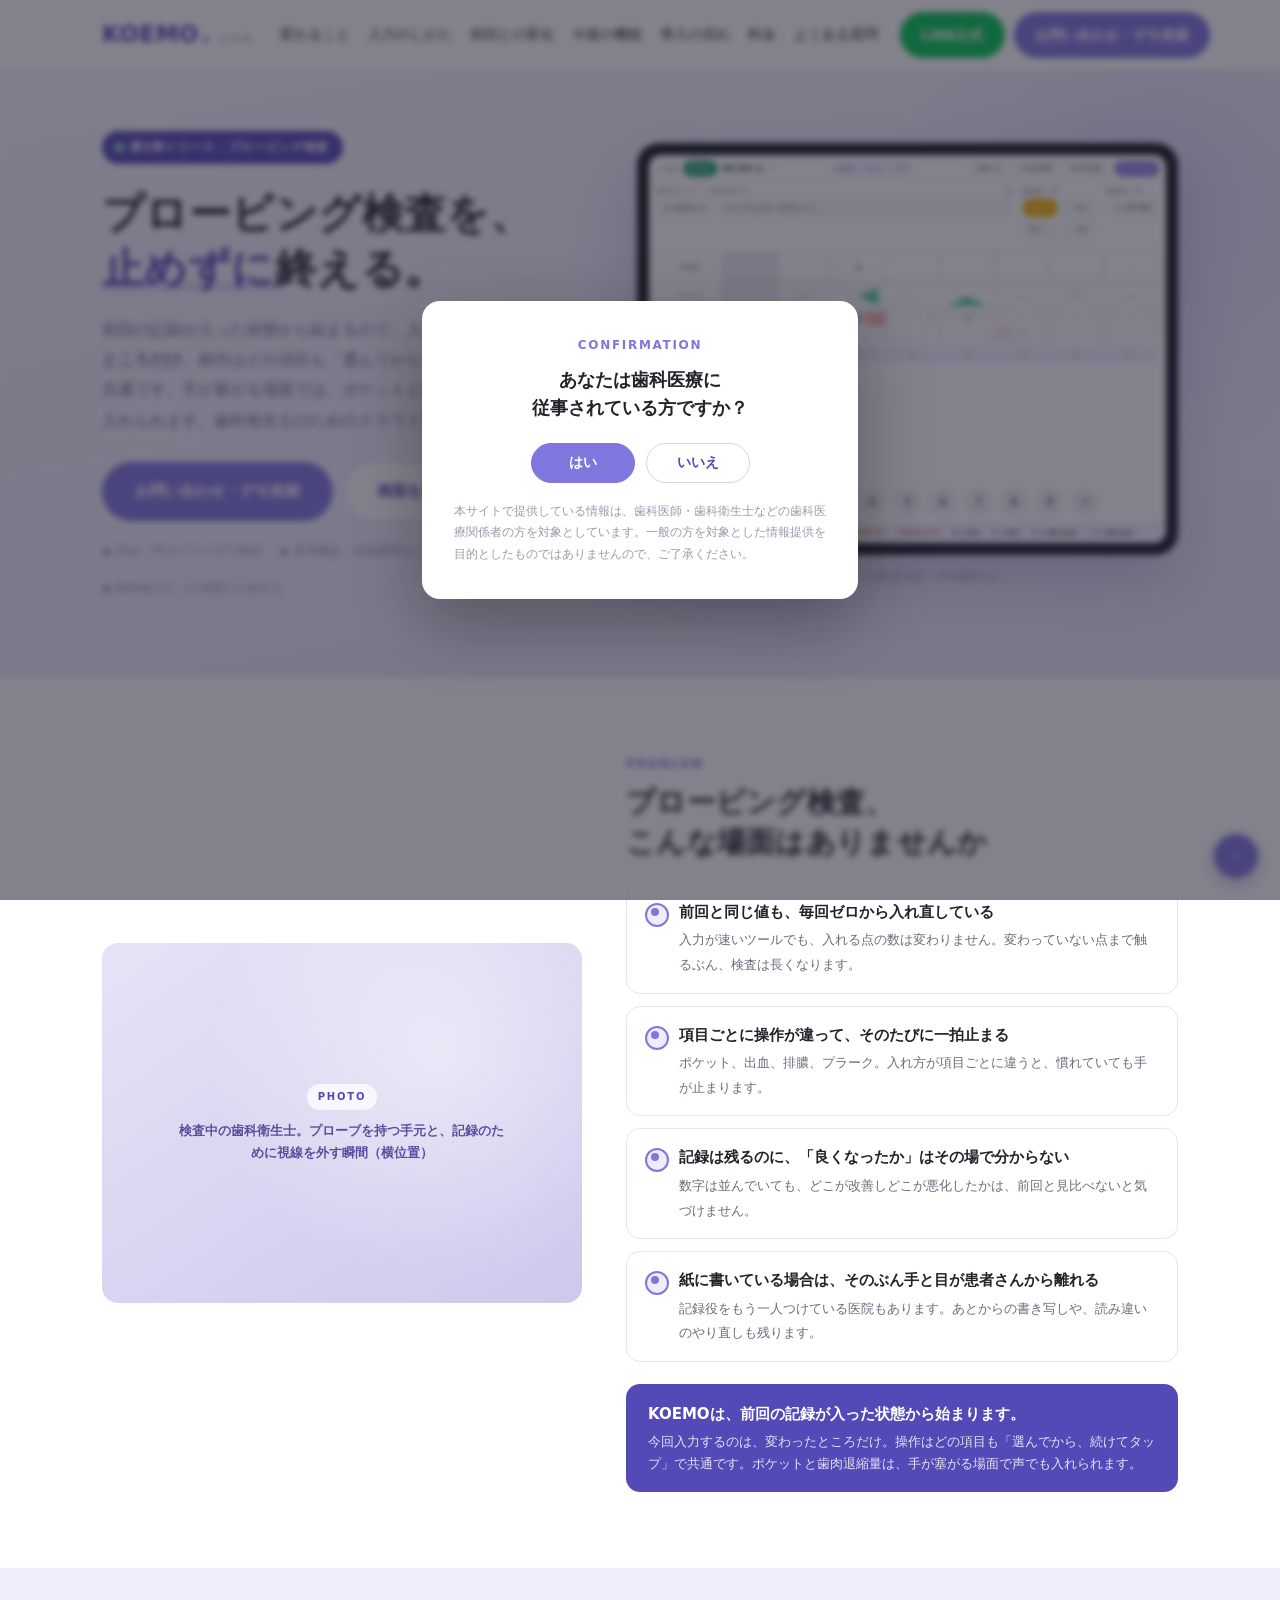
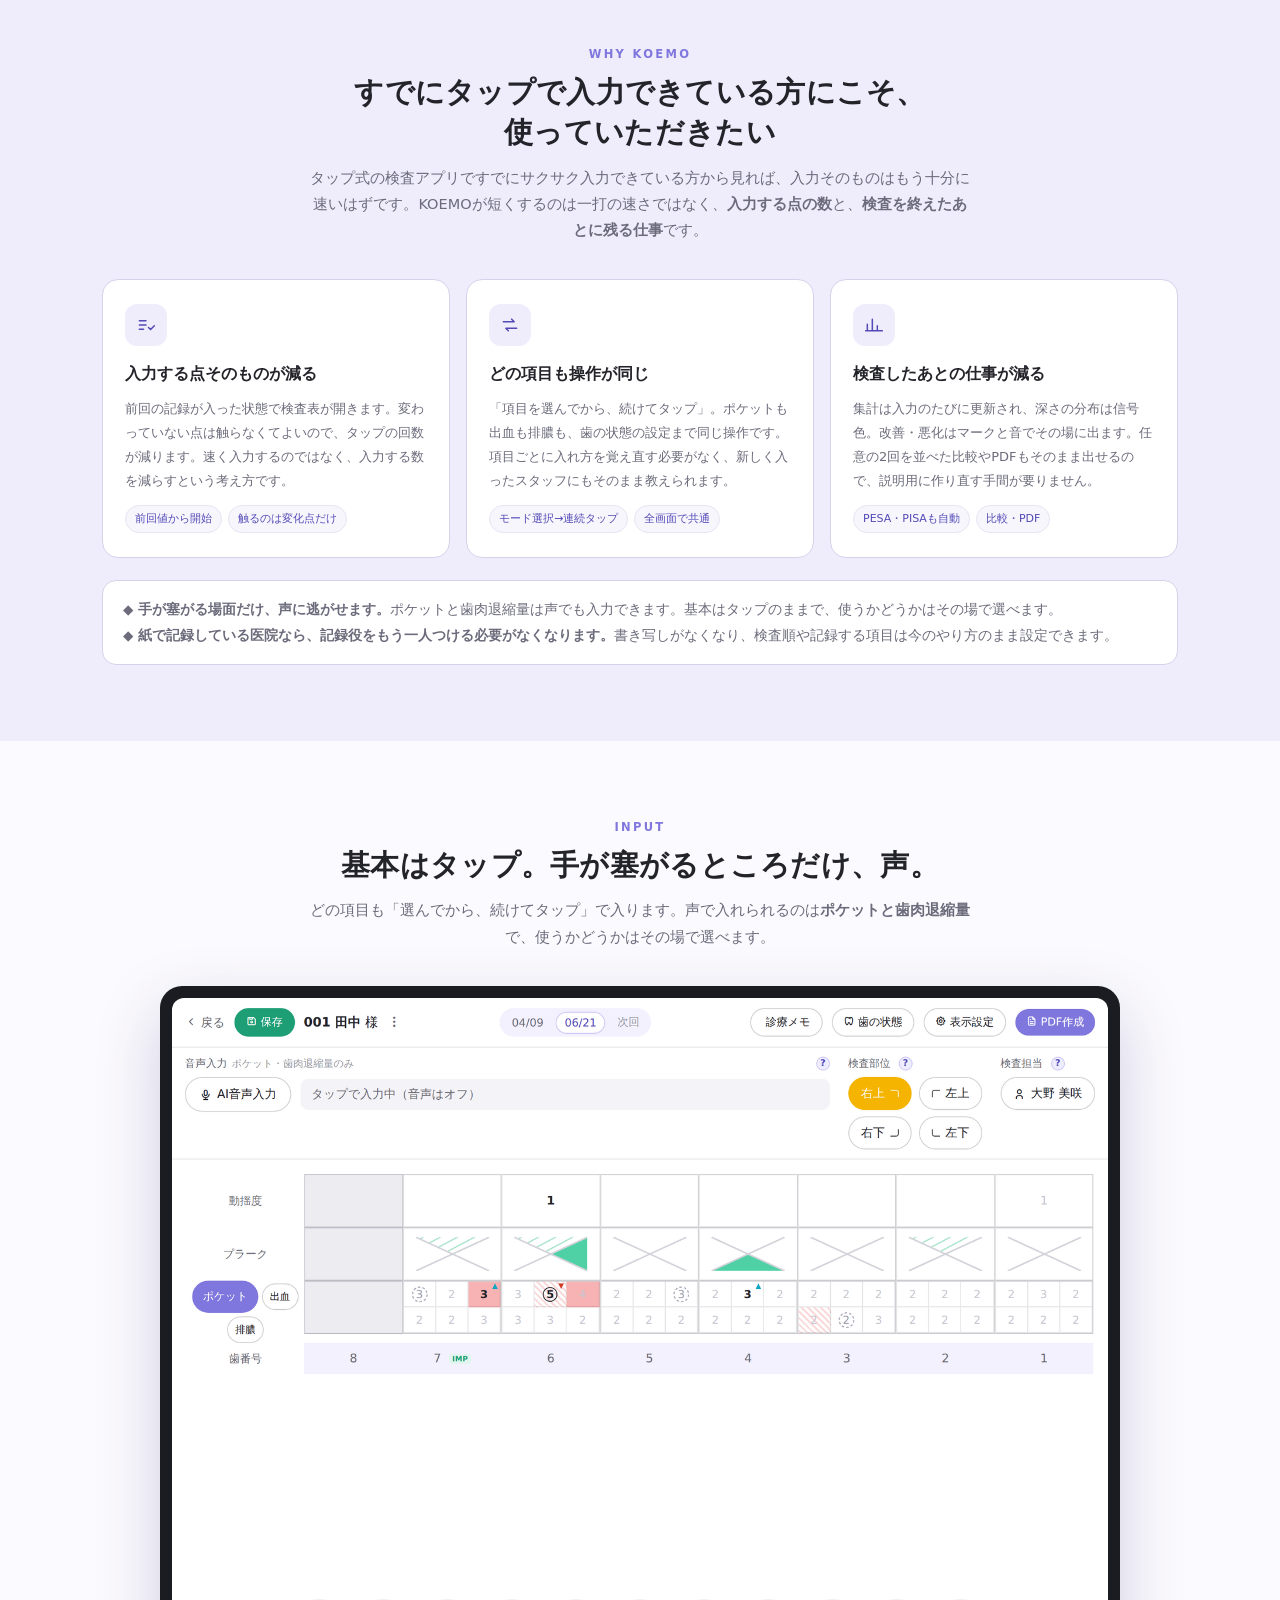
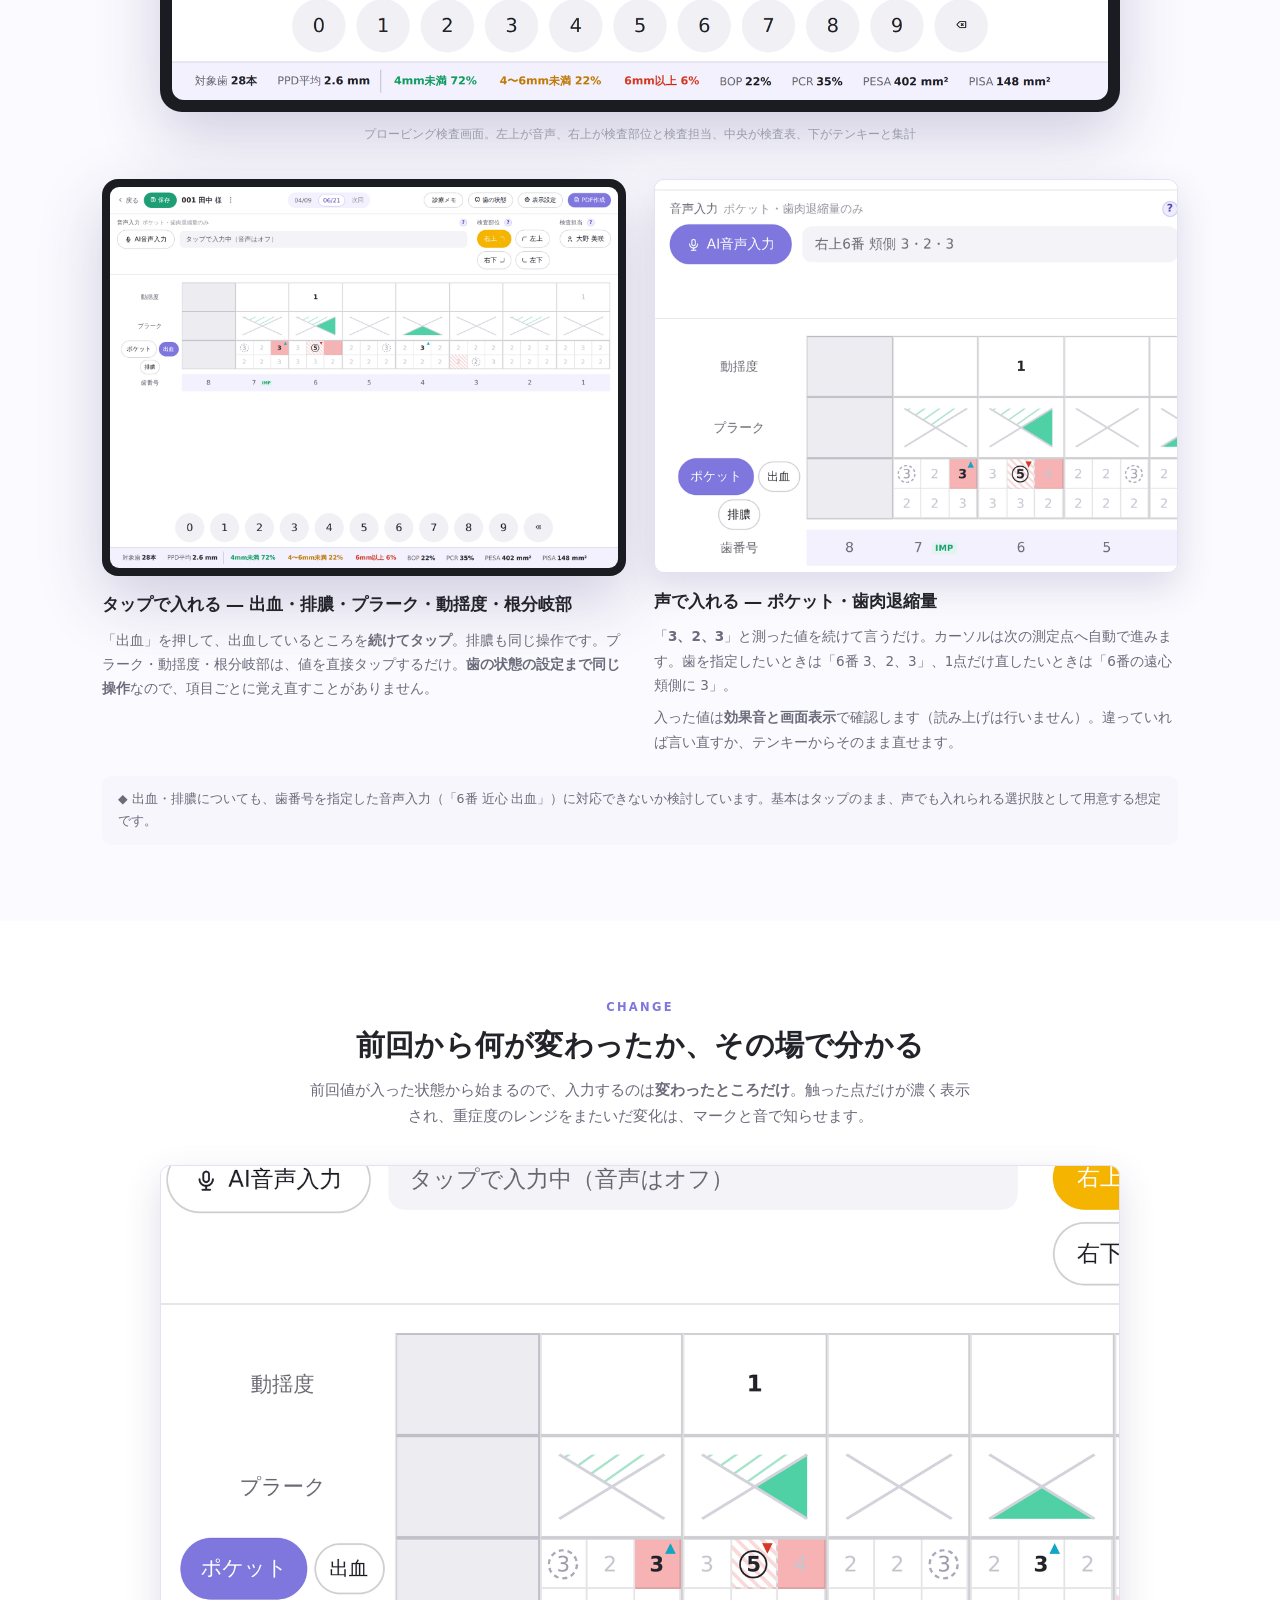
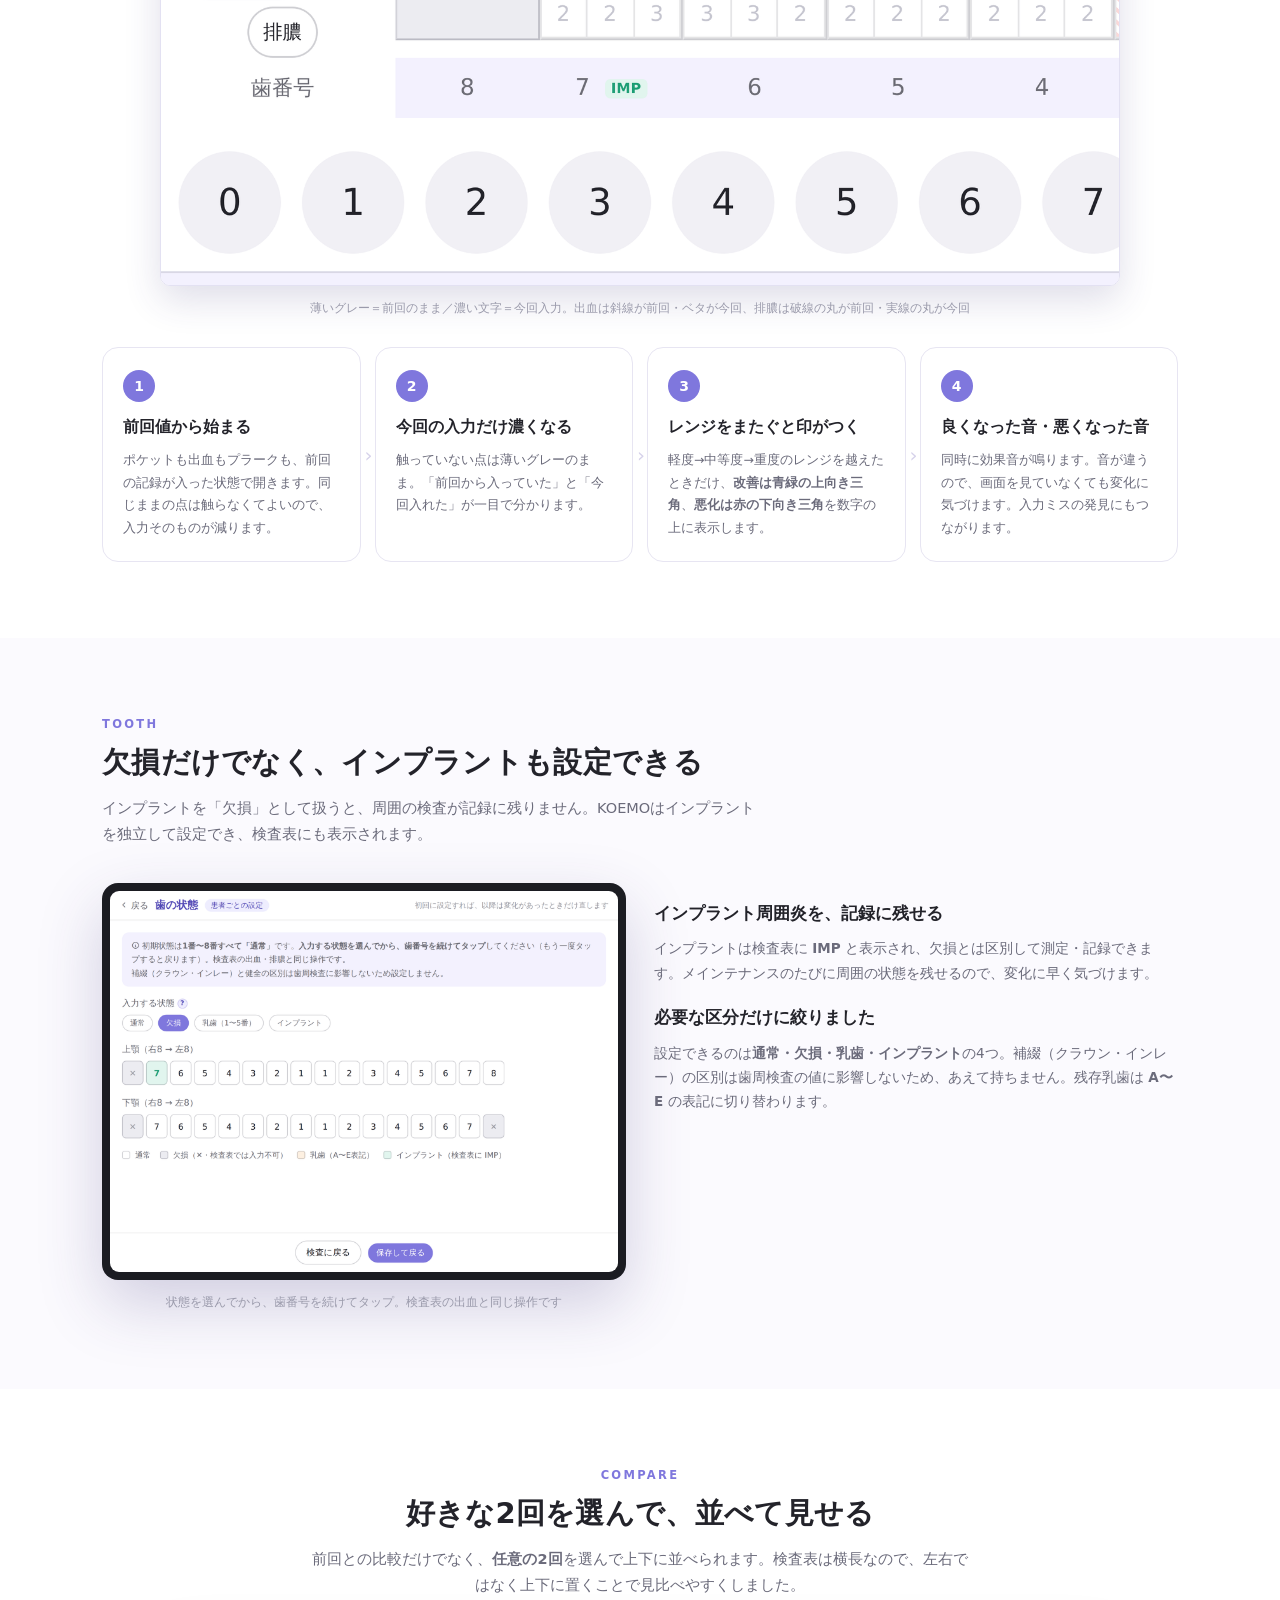
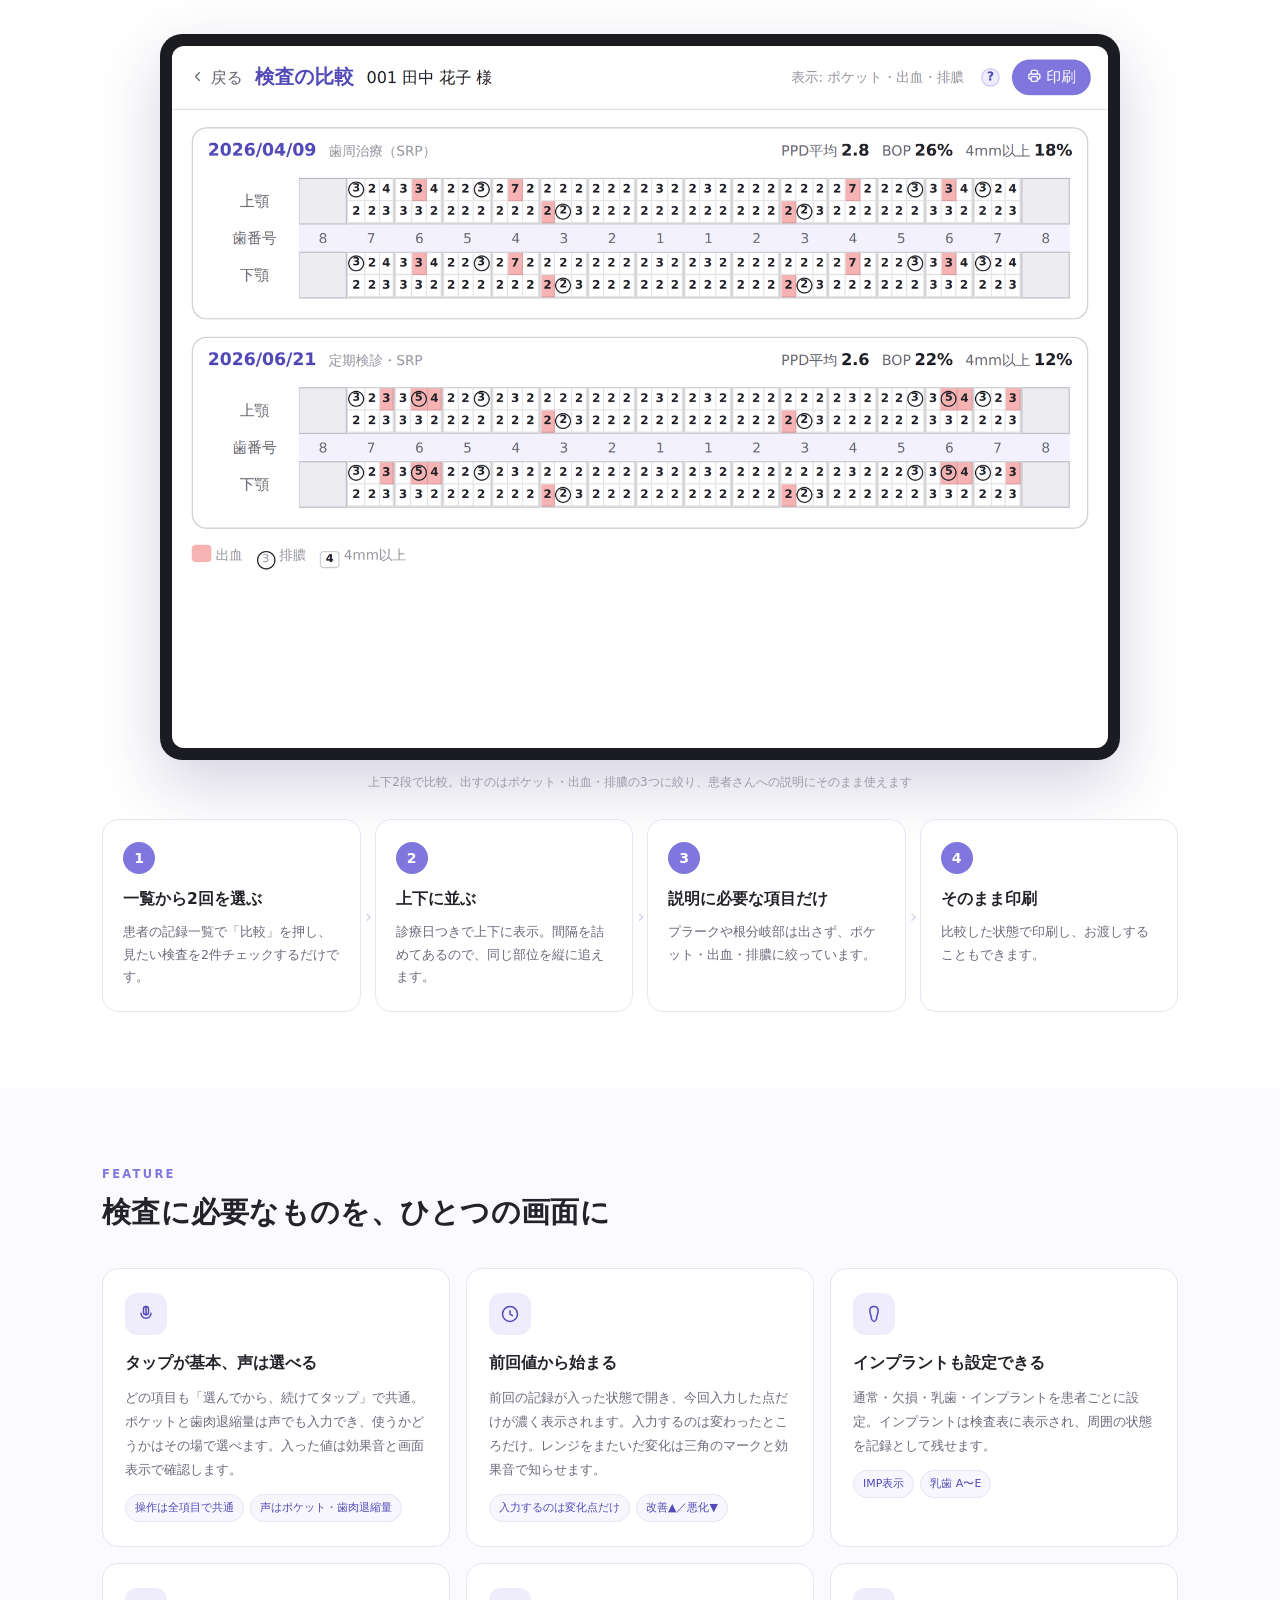
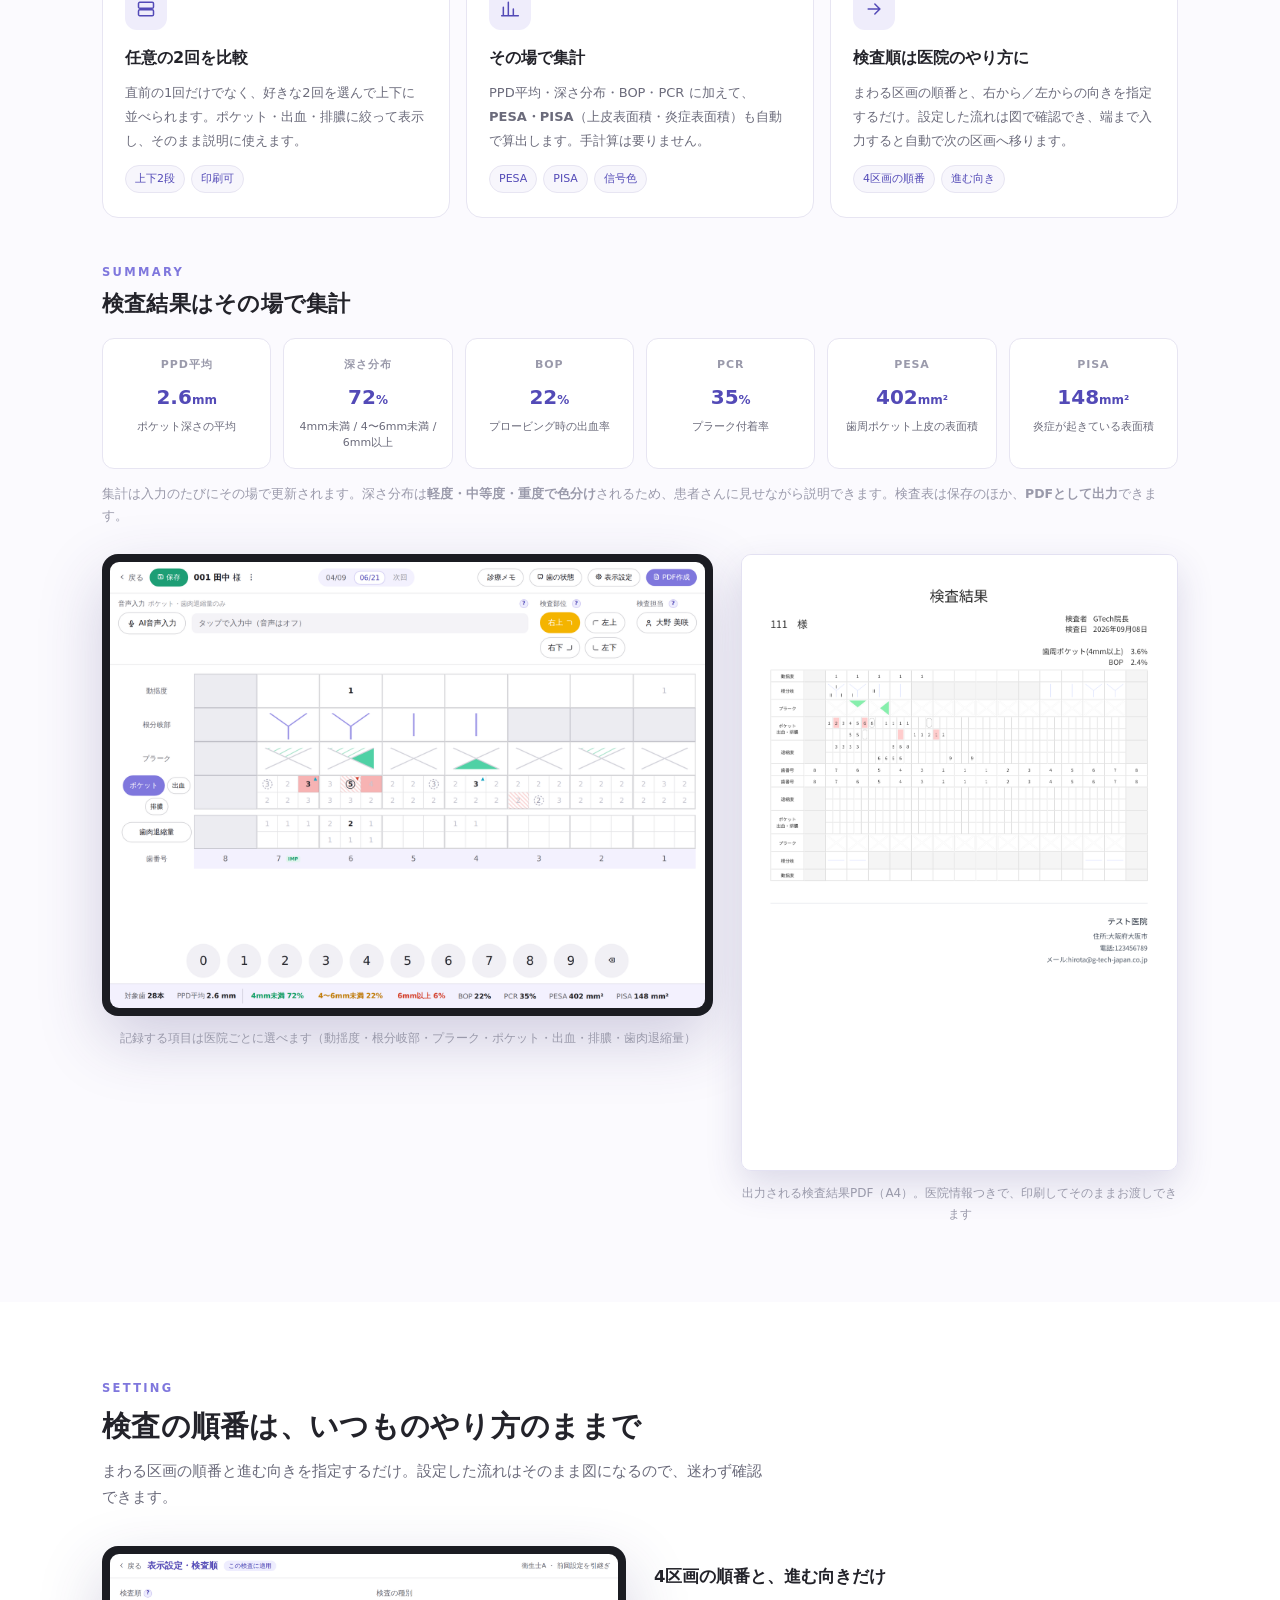
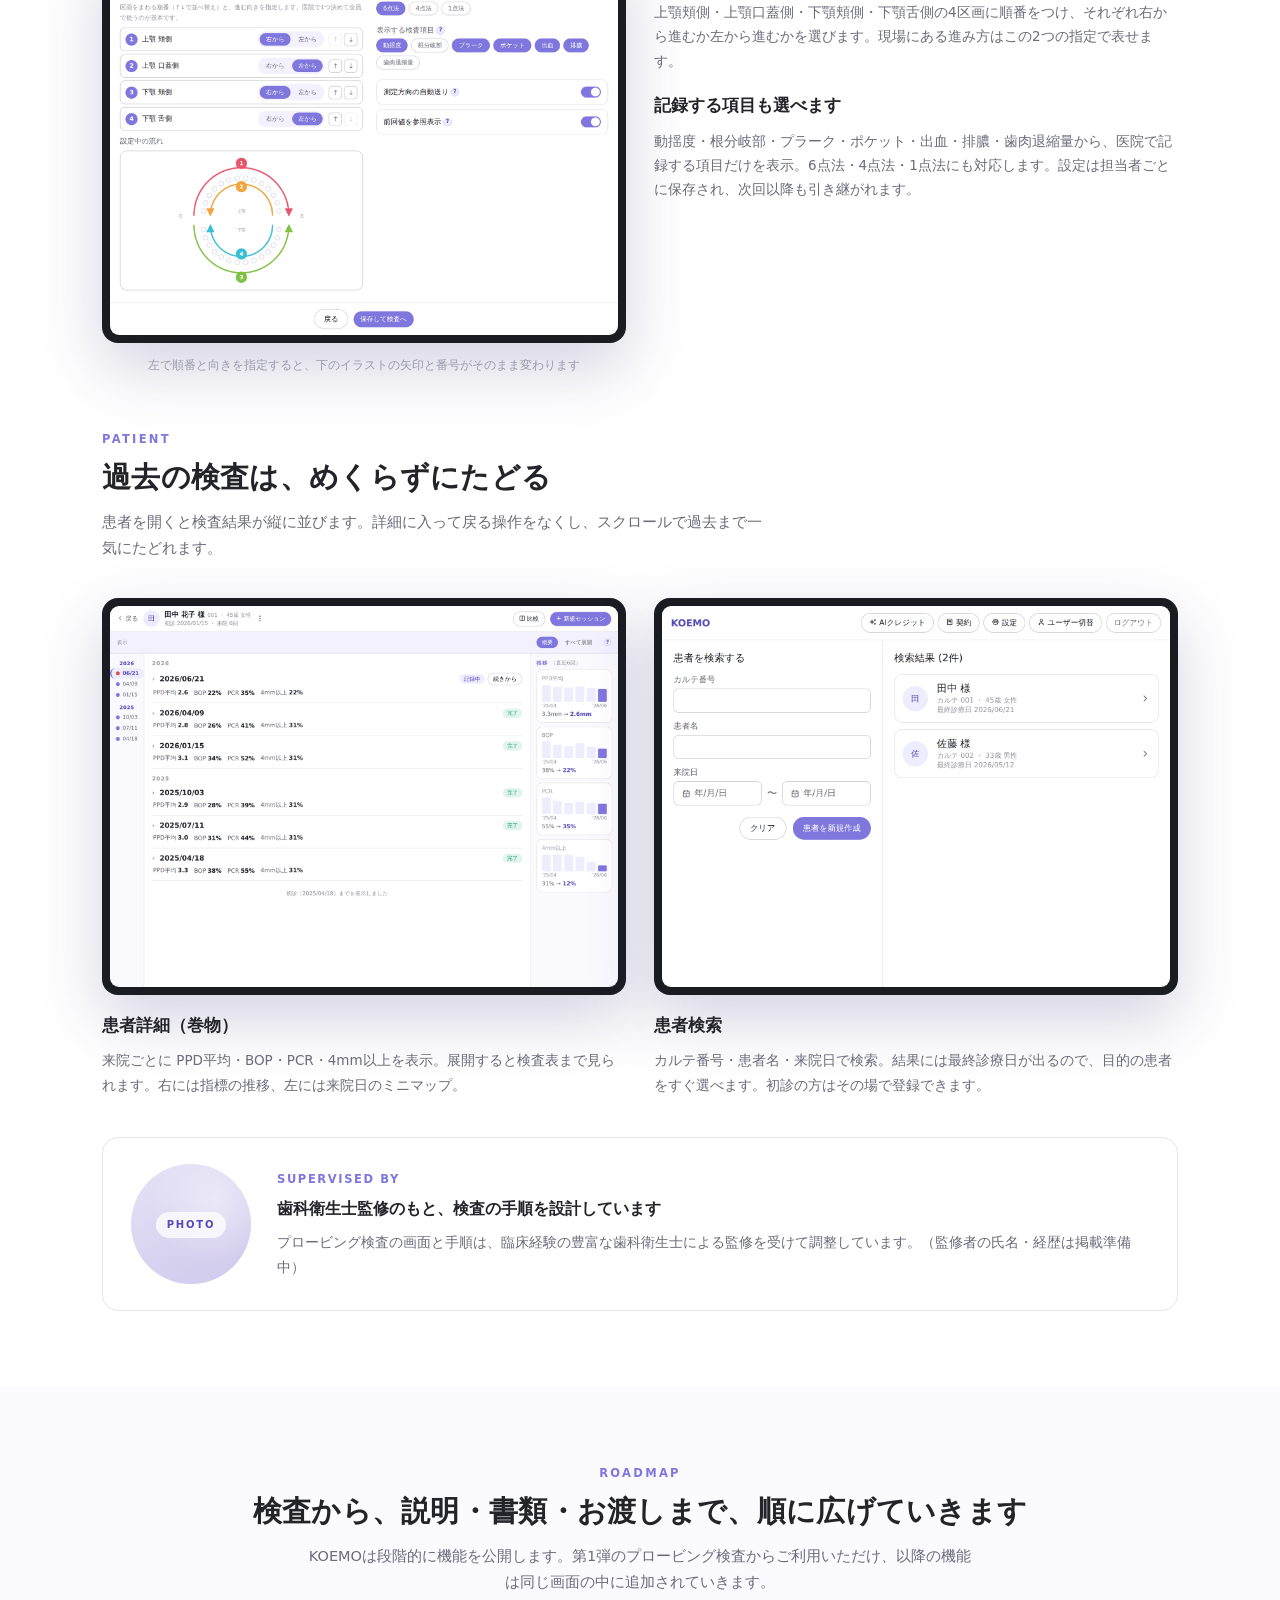
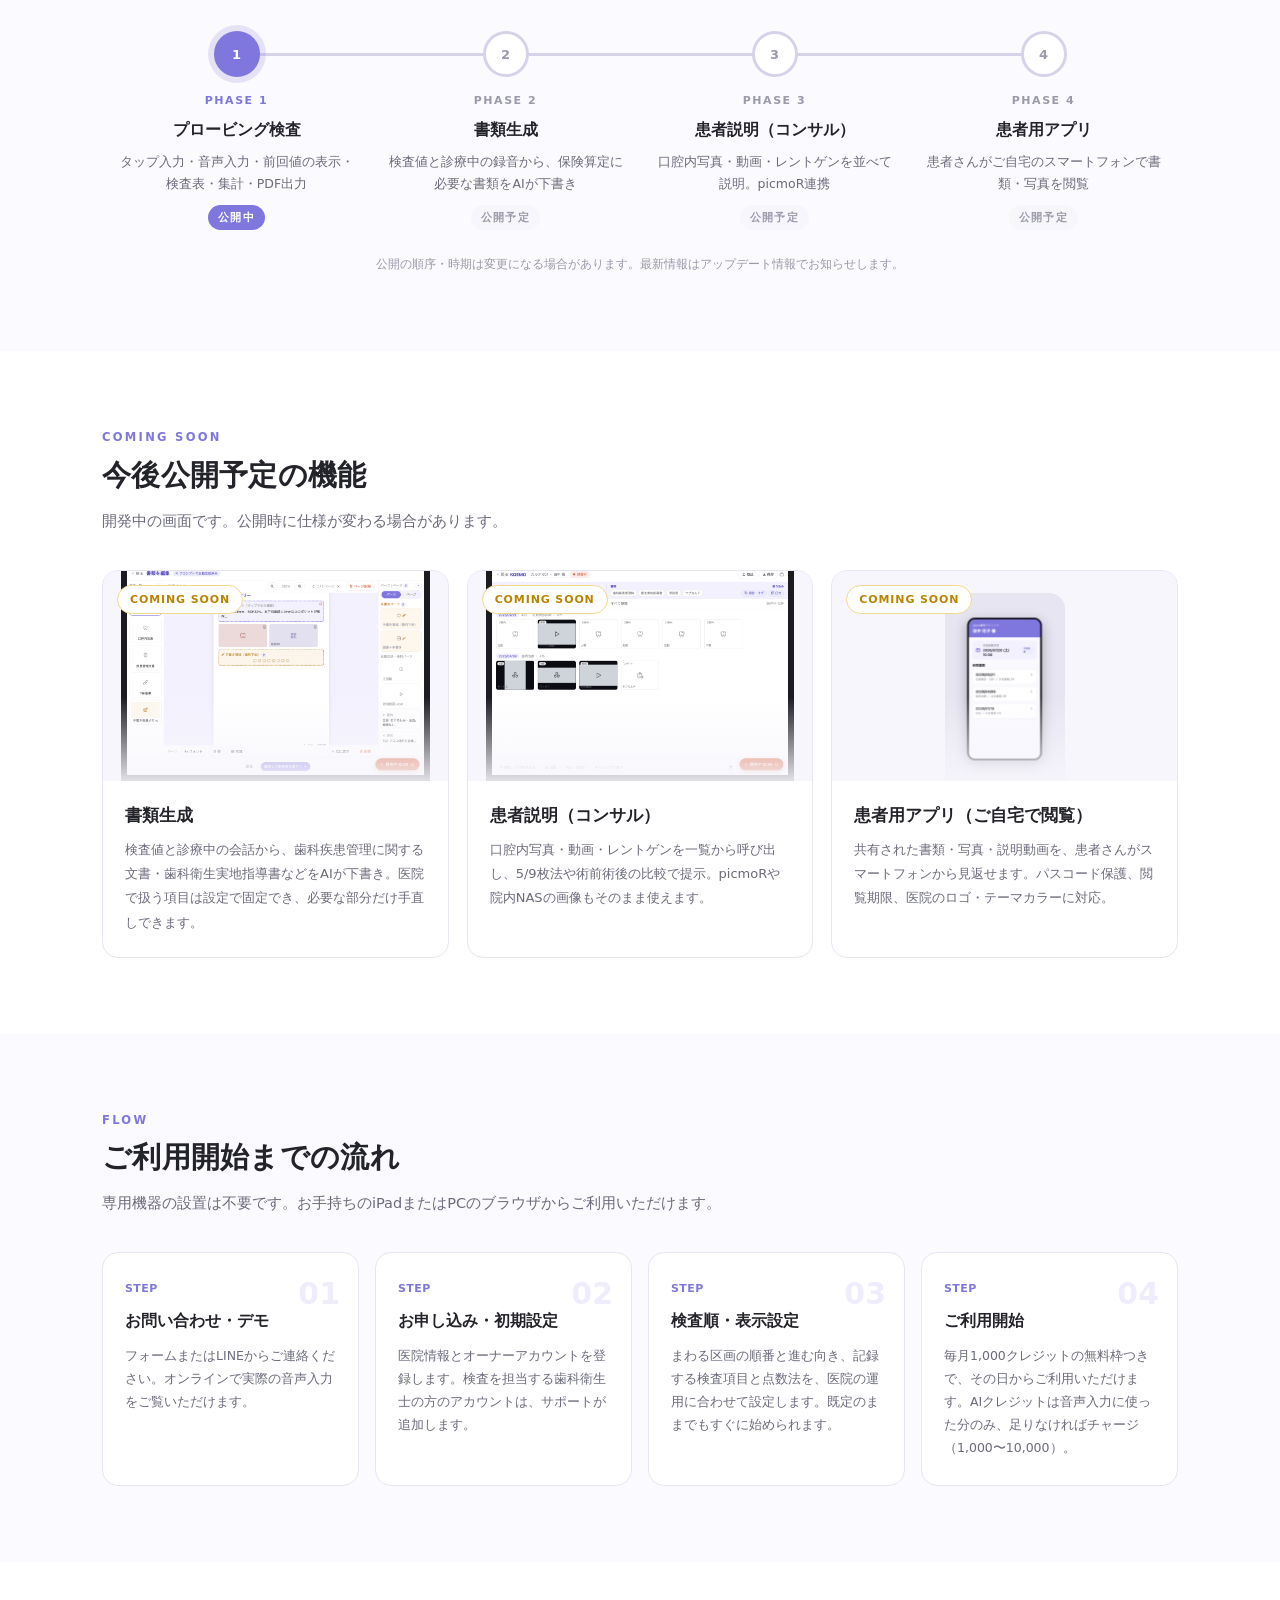
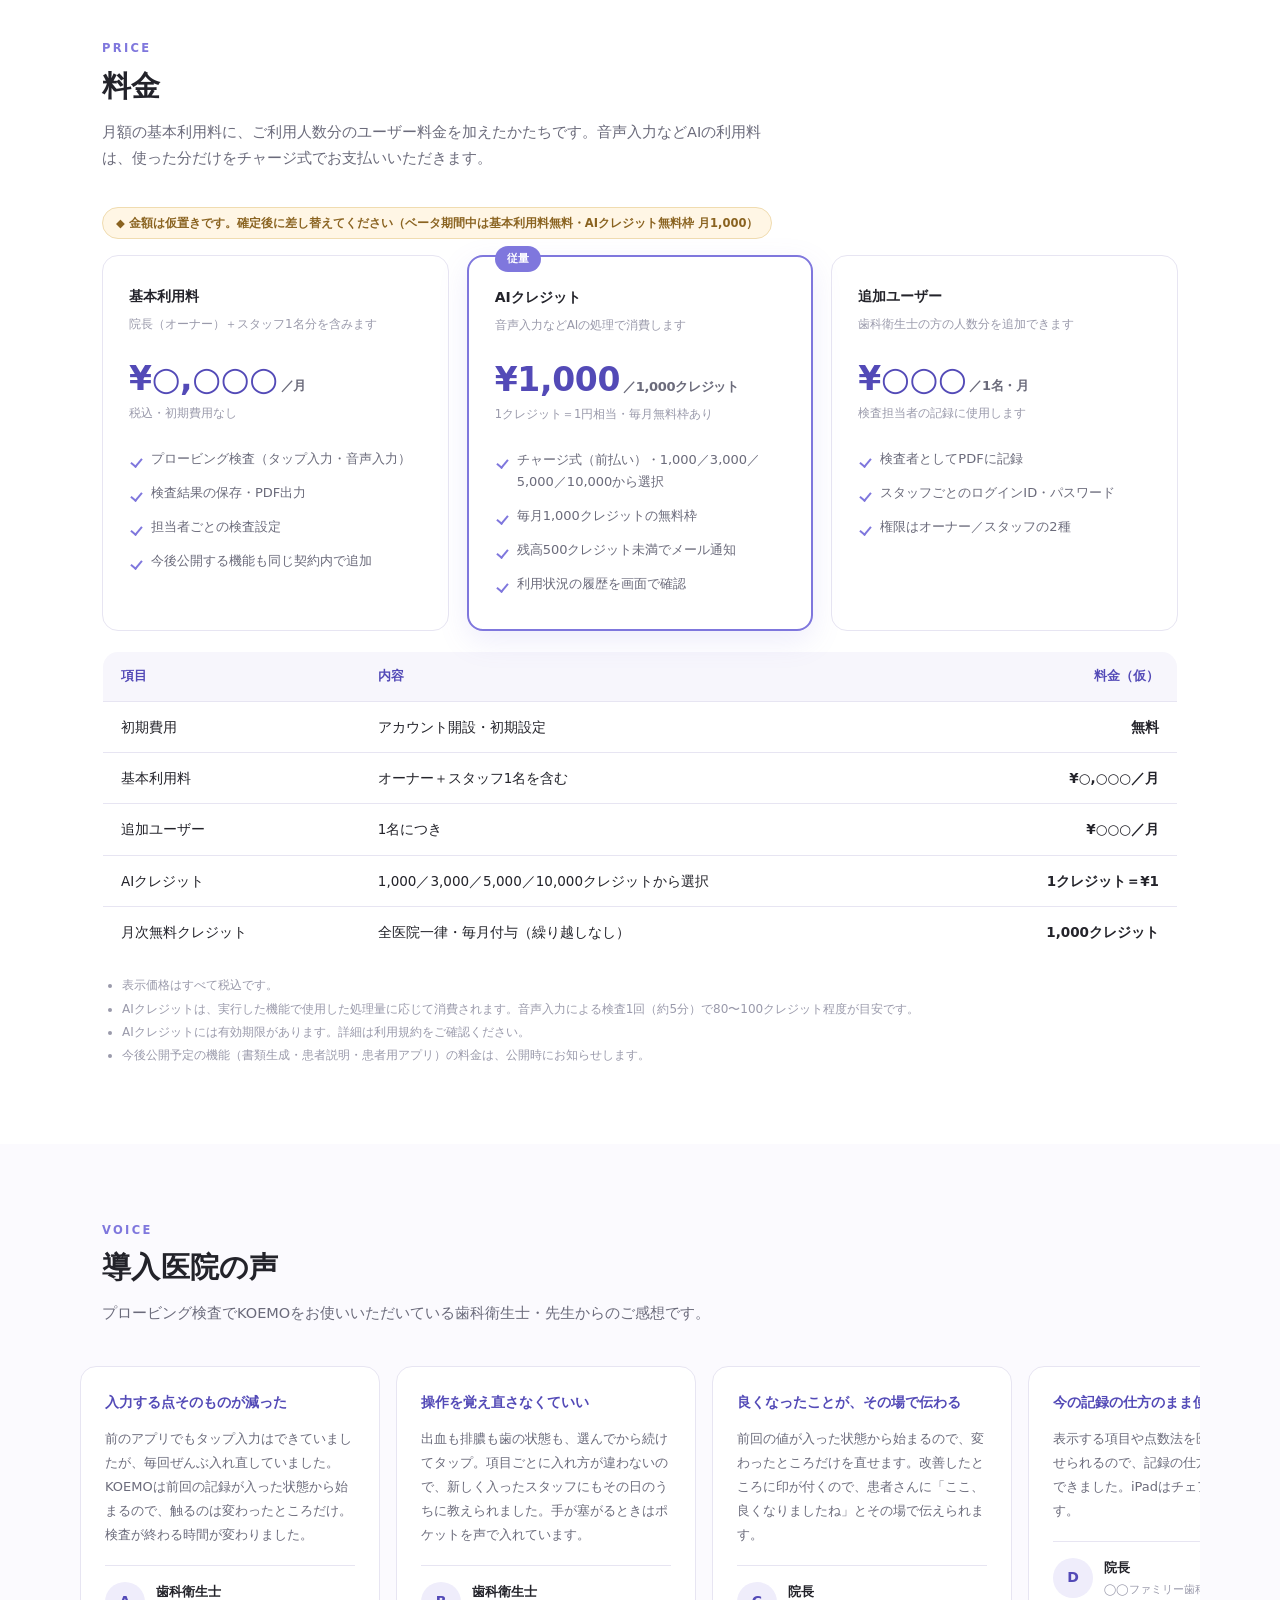
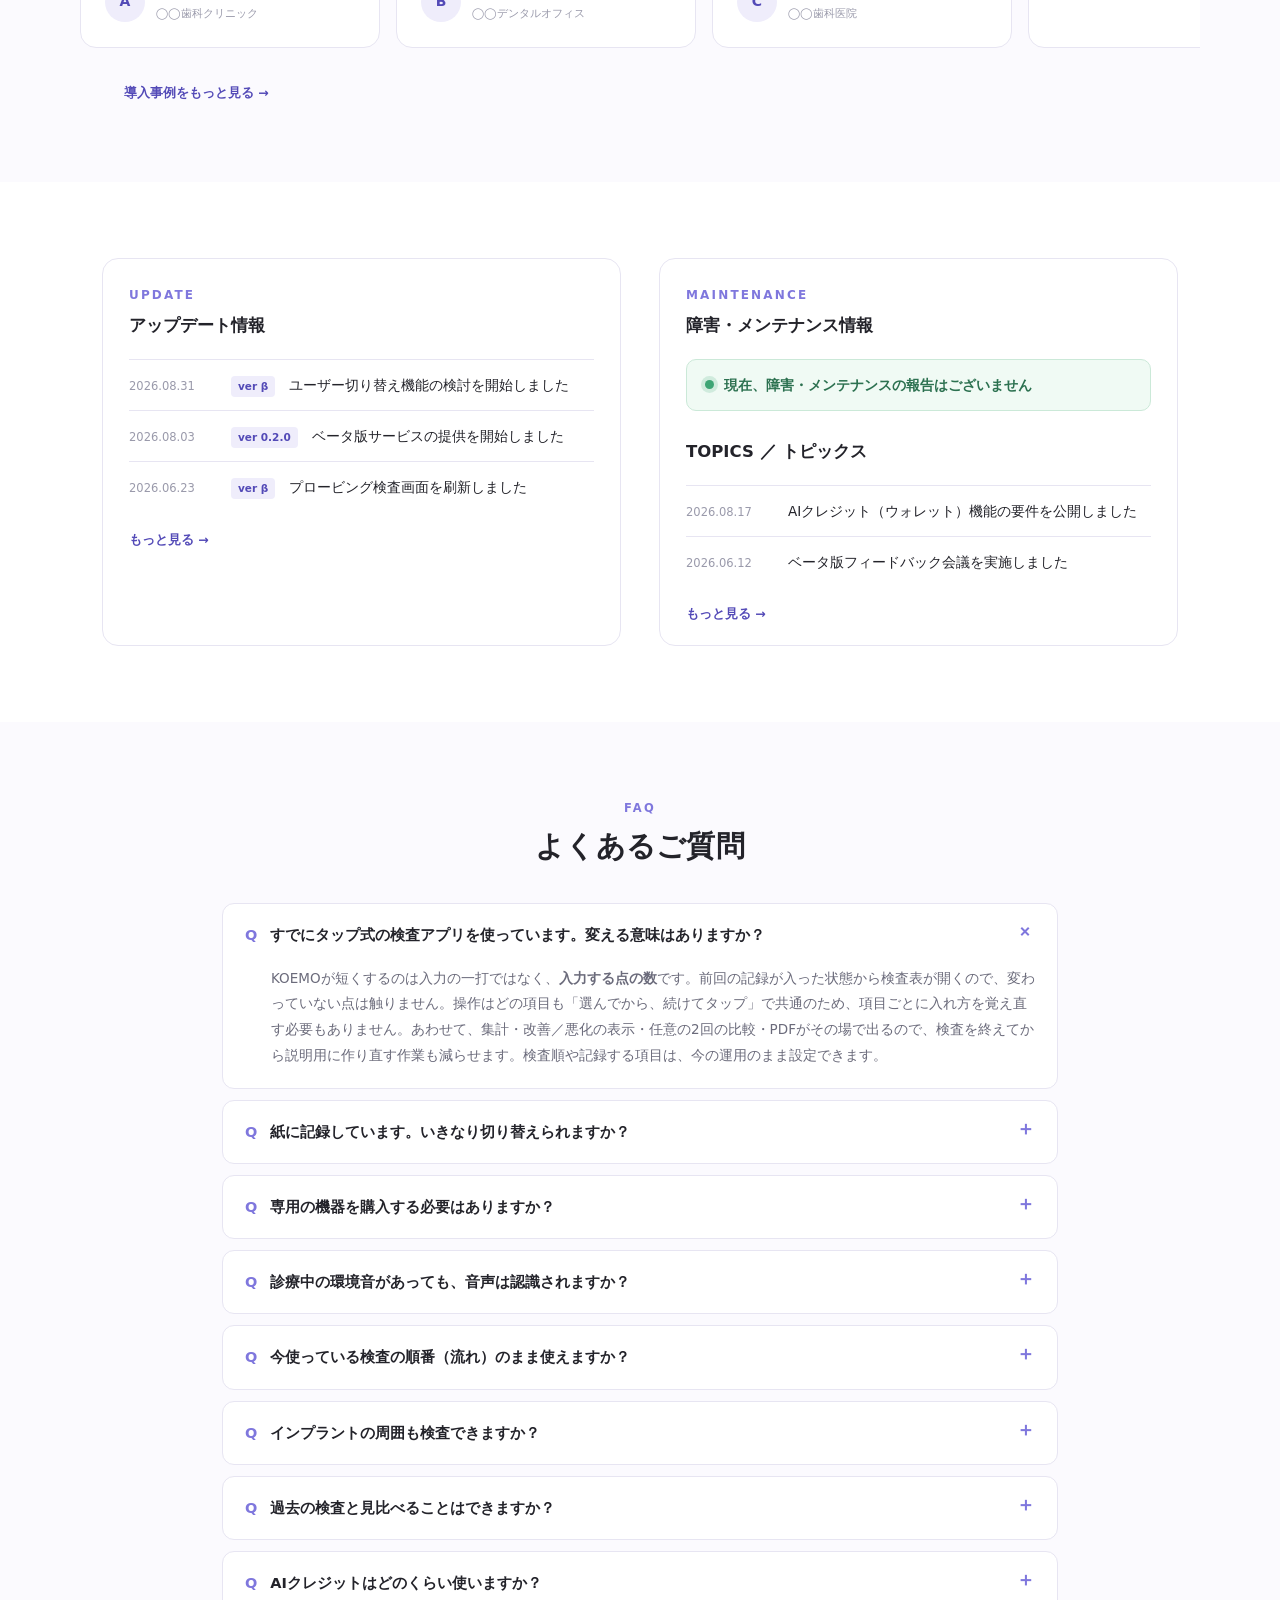
==== index.html @ 778d9491 "訴求をタップ入力ユーザー向けに見直し、キャプチャをiPad横（4:3）に統一 - 新セクション「WHY KOEMO」を追加（入力する点の数が減る／どの項目も操作が   同じ／検査したあとの仕事が減る）" ====
<!doctype html>
<html lang="ja">
<head>
<meta charset="utf-8">
<meta name="viewport" content="width=device-width,initial-scale=1">
<title>KOEMO（コエモ）｜プロービング検査を、止めずに終える</title>
<meta name="description" content="KOEMOは、歯周ポケット検査（プロービング検査）をiPadで記録する歯科医院向けクラウドサービスです。前回の記録が入った状態から始まるので、入力するのは変わったところだけ。操作はどの項目も「選んでから、続けてタップ」。ポケットと歯肉退縮量は声でも入れられます。">
<style>
:root{
  --purple:#7F77DD; --purple-d:#534AB7; --purple-dd:#3E3690;
  --lav:#EFEDFB; --lav2:#F7F6FC; --lav3:#FBFAFE;
  --text:#23232A; --muted:#6B6B7B; --hint:#9A9AAB;
  --border:#E7E5F2; --border2:#D6D2EA;
  --amber:#F4B400; --amber-d:#B98400;
  --radius:16px; --maxw:1120px;
}
*{box-sizing:border-box}
html{scroll-behavior:smooth}
body{margin:0;color:var(--text);background:#fff;font-family:-apple-system,BlinkMacSystemFont,"Hiragino Kaku Gothic ProN","Noto Sans JP","Yu Gothic",system-ui,sans-serif;font-size:15px;line-height:1.8;-webkit-font-smoothing:antialiased}
img{max-width:100%;display:block}
a{color:var(--purple-d);text-decoration:none}
.wrap{max-width:var(--maxw);margin:0 auto;padding:0 22px}

/* ---------- ヘッダー ---------- */
header{position:sticky;top:0;z-index:60;background:rgba(255,255,255,.92);backdrop-filter:blur(10px);border-bottom:1px solid var(--border)}
.hbar{max-width:var(--maxw);margin:0 auto;padding:12px 22px;display:flex;align-items:center;gap:22px}
.logo{display:flex;align-items:baseline;gap:2px;font-weight:800;font-size:23px;letter-spacing:.02em;color:var(--purple-d);flex:none}
.logo .dot{color:var(--purple);font-size:26px;line-height:0}
.logo small{font-size:10px;font-weight:600;color:var(--hint);margin-left:5px;letter-spacing:.14em}
nav.gnav{display:flex;gap:18px;font-size:13.5px;margin-left:6px}
nav.gnav a{color:var(--text);white-space:nowrap;padding:4px 0;border-bottom:2px solid transparent}
nav.gnav a:hover{color:var(--purple-d);border-bottom-color:var(--purple)}
.hcta{margin-left:auto;display:flex;gap:9px;align-items:center;flex:none}
.btn{display:inline-flex;align-items:center;gap:7px;font-size:13.5px;font-weight:600;padding:10px 20px;border-radius:999px;border:1.5px solid var(--border2);background:#fff;color:var(--purple-d);cursor:pointer;white-space:nowrap;transition:.15s}
.btn:hover{background:var(--lav2)}
.btn.primary{background:var(--purple);border-color:var(--purple);color:#fff}
.btn.primary:hover{background:var(--purple-d);border-color:var(--purple-d)}
.btn.line{background:#06C755;border-color:#06C755;color:#fff}
.btn.lg{font-size:15px;padding:15px 32px}
.burger{display:none;flex-direction:column;gap:4px;background:none;border:none;cursor:pointer;padding:8px}
.burger span{width:22px;height:2px;background:var(--purple-d);display:block;border-radius:2px}

/* ---------- 共通パーツ ---------- */
section{padding:76px 0}
section.alt{background:var(--lav3)}
section#why{background:var(--lav)}
section#why .fcard{border-color:var(--border2)}
.whynote{margin-top:22px;padding:16px 20px;background:#fff;border:1px solid var(--border2);border-radius:14px;font-size:13.5px;color:var(--muted);line-height:1.9}
.sechead{margin-bottom:36px}
.sechead .en{display:block;font-size:11.5px;font-weight:800;letter-spacing:.2em;color:var(--purple);margin-bottom:7px}
.sechead h2{font-size:29px;font-weight:800;margin:0;letter-spacing:.01em;line-height:1.4}
.sechead p{color:var(--muted);margin:12px 0 0;font-size:14.5px;max-width:46em}
.sechead.center{text-align:center}.sechead.center p{margin-left:auto;margin-right:auto}
.chip{font-size:11.5px;background:var(--lav);color:var(--purple-d);border-radius:999px;padding:5px 12px;font-weight:600;display:inline-block}
.pill-now{display:inline-flex;align-items:center;gap:7px;background:var(--purple-d);color:#fff;font-size:11.5px;font-weight:800;letter-spacing:.06em;padding:6px 14px;border-radius:999px}
.pill-now i{width:7px;height:7px;border-radius:50%;background:#9EF0C2;display:inline-block;box-shadow:0 0 0 3px rgba(158,240,194,.3)}
.pill-soon{display:inline-flex;align-items:center;gap:6px;background:#fff;color:var(--amber-d);border:1.5px solid #F1D98A;font-size:11px;font-weight:800;letter-spacing:.08em;padding:4px 12px;border-radius:999px}

/* 実画面フレーム（iPad） */
.ipad{background:#1B1C22;border-radius:22px;padding:12px;box-shadow:0 24px 64px rgba(58,50,120,.22)}
.ipad img{border-radius:12px;width:100%;aspect-ratio:4/3;object-fit:cover}
.ipad.sm{border-radius:16px;padding:8px}.ipad.sm img{border-radius:9px}
.cap{font-size:12px;color:var(--hint);text-align:center;margin-top:12px}
/* 実画面（スマホ） */
.phone-shot{width:236px;aspect-ratio:10/19;border-radius:28px;overflow:hidden;margin:0 auto;box-shadow:0 22px 50px rgba(58,50,120,.22)}
.phone-shot img{width:100%;height:100%;object-fit:cover;object-position:center}
/* 写真プレースホルダ */
.photo{position:relative;border-radius:var(--radius);overflow:hidden;background:linear-gradient(145deg,#E6E3F6 0%,#D8D3F0 55%,#CFC8EC 100%);display:flex;align-items:center;justify-content:center;color:var(--purple-dd);text-align:center;padding:24px}
.photo::before{content:"";position:absolute;inset:0;background:radial-gradient(circle at 70% 30%,rgba(255,255,255,.45),transparent 55%)}
.photo .ph-in{position:relative;z-index:1;max-width:22em}
.photo .ph-tag{display:inline-block;font-size:10px;font-weight:800;letter-spacing:.18em;background:rgba(255,255,255,.75);color:var(--purple-d);padding:4px 11px;border-radius:999px;margin-bottom:10px}
.photo .ph-desc{font-size:12.5px;line-height:1.75;font-weight:600;opacity:.85}
.photo.r43{aspect-ratio:4/3}.photo.r169{aspect-ratio:16/9}.photo.r11{aspect-ratio:1}.photo.r32{aspect-ratio:3/2}

/* ---------- ヒーロー ---------- */
.hero{background:linear-gradient(170deg,var(--lav2) 0%,var(--lav) 60%,#E9E6F8 100%);padding:60px 0 78px;position:relative;overflow:hidden}
.hero::after{content:"";position:absolute;right:-160px;top:-160px;width:560px;height:560px;border-radius:50%;background:radial-gradient(circle,rgba(127,119,221,.16),transparent 70%)}
.hero-in{display:grid;grid-template-columns:.95fr 1.05fr;gap:46px;align-items:center;position:relative;z-index:1}
h1.hero-t{font-size:42px;line-height:1.32;font-weight:800;letter-spacing:.01em;margin:22px 0 18px}
h1.hero-t .hl{color:var(--purple-d);position:relative;white-space:nowrap}
h1.hero-t .hl::after{content:"";position:absolute;left:0;right:0;bottom:2px;height:9px;background:rgba(127,119,221,.22);z-index:-1;border-radius:3px}
.hero p.lead{font-size:15.5px;color:var(--muted);line-height:1.95;margin:0 0 26px;max-width:30em}
.hero-btns{display:flex;gap:11px;flex-wrap:wrap;margin-bottom:20px}
.hero-note{font-size:12px;color:var(--hint);display:flex;gap:16px;flex-wrap:wrap}

/* ---------- 課題 ---------- */
.problem{display:grid;grid-template-columns:1fr 1.15fr;gap:44px;align-items:center}
.plist{list-style:none;margin:0;padding:0;display:flex;flex-direction:column;gap:12px}
.plist li{background:#fff;border:1px solid var(--border);border-radius:14px;padding:16px 18px 16px 52px;position:relative;font-size:14.5px;line-height:1.7}
.plist li::before{content:"";position:absolute;left:18px;top:19px;width:20px;height:20px;border-radius:50%;background:var(--lav);border:2px solid var(--purple)}
.plist li::after{content:"";position:absolute;left:24px;top:24px;width:8px;height:8px;border-radius:50%;background:var(--purple)}
.plist li b{display:block;font-size:15px;margin-bottom:2px}
.plist li span{color:var(--muted);font-size:13px}
.answer{margin-top:22px;padding:18px 22px;background:var(--purple-d);color:#fff;border-radius:14px;font-size:15px;font-weight:700;line-height:1.7}
.answer small{display:block;font-weight:500;font-size:12.5px;opacity:.85;margin-top:4px}

/* ---------- プロービング 深掘り ---------- */
.bigshot{margin:0 auto 18px;max-width:960px}
.steps4{display:grid;grid-template-columns:repeat(4,1fr);gap:14px;margin-top:40px}
.st{background:#fff;border:1px solid var(--border);border-radius:var(--radius);padding:22px 20px;position:relative}
.st .n{width:32px;height:32px;border-radius:50%;background:var(--purple);color:#fff;font-weight:800;font-size:14px;display:flex;align-items:center;justify-content:center;margin-bottom:12px}
.st h4{margin:0 0 7px;font-size:15.5px;font-weight:700}
.st p{margin:0;font-size:12.5px;color:var(--muted);line-height:1.8}
.st .arrow{position:absolute;right:-13px;top:50%;transform:translateY(-50%);color:var(--border2);font-size:20px;z-index:1}
.st:last-child .arrow{display:none}
/* 音声入力の例 */
.voicebox{display:grid;grid-template-columns:1fr 1fr;gap:34px;align-items:center}
.talk{display:flex;flex-direction:column;gap:12px}
.turn{display:flex;gap:12px;align-items:flex-start}
.turn .who{width:38px;height:38px;border-radius:50%;flex:none;display:flex;align-items:center;justify-content:center;font-size:11px;font-weight:800}
.turn.dh .who{background:var(--lav);color:var(--purple-d)}
.turn.ai .who{background:var(--purple);color:#fff}
.turn .bub{background:#fff;border:1px solid var(--border);border-radius:14px;padding:12px 16px;font-size:14px;line-height:1.7;max-width:26em}
.turn.ai .bub{background:var(--lav2)}
.turn .bub b{color:var(--purple-d)}
.turn .bub .val{font-size:22px;font-weight:800;color:var(--purple-d);letter-spacing:.06em}
.turn .lbl{font-size:10.5px;color:var(--hint);margin-bottom:3px;letter-spacing:.06em}
.readback{display:flex;align-items:center;gap:12px;background:#fff;border:1.5px solid var(--purple);border-radius:14px;padding:14px 18px;margin-top:6px}
.readback .spk{width:36px;height:36px;border-radius:50%;background:var(--purple);color:#fff;display:flex;align-items:center;justify-content:center;flex:none}
.readback b{color:var(--purple-d)}
/* 機能グリッド */
.fgrid{display:grid;grid-template-columns:repeat(3,1fr);gap:16px}
.fcard{background:#fff;border:1px solid var(--border);border-radius:var(--radius);padding:24px 22px}
.fcard .ico{width:42px;height:42px;border-radius:12px;background:var(--lav);display:flex;align-items:center;justify-content:center;margin-bottom:14px}
.fcard h3{font-size:16px;font-weight:700;margin:0 0 8px}
.fcard p{font-size:13px;color:var(--muted);margin:0;line-height:1.85}
.fcard .tags{display:flex;gap:6px;flex-wrap:wrap;margin-top:12px}
.fcard .tags span{font-size:11px;background:var(--lav2);color:var(--purple-d);border:1px solid var(--border);border-radius:999px;padding:3px 9px}
/* 設定2カラム */
.twoshot{display:grid;grid-template-columns:1fr 1fr;gap:28px}
.twoshot h4{font-size:16.5px;font-weight:700;margin:16px 0 8px}
.twoshot p{font-size:13.5px;color:var(--muted);margin:0}
/* 統計 */
.stats{display:grid;grid-template-columns:repeat(6,1fr);gap:12px;margin-top:8px}
@media(max-width:980px){.stats{grid-template-columns:repeat(3,1fr)}}
.stat{background:#fff;border:1px solid var(--border);border-radius:12px;padding:16px 14px;text-align:center}
.stat .k{font-size:11px;color:var(--hint);font-weight:700;letter-spacing:.08em;margin-bottom:4px}
.stat .v{font-size:20px;font-weight:800;color:var(--purple-d)}
.stat .d{font-size:11px;color:var(--muted);margin-top:4px;line-height:1.5}
/* 監修 */
.sv{display:flex;gap:26px;align-items:center;background:#fff;border:1px solid var(--border);border-radius:var(--radius);padding:26px 28px}
.sv .photo{width:120px;height:120px;flex:none;border-radius:50%;padding:10px}
.sv .photo .ph-tag{margin:0}
.sv h4{margin:0 0 6px;font-size:16px}
.sv p{margin:0;font-size:13.5px;color:var(--muted)}
.sv .role{font-size:11.5px;color:var(--purple);font-weight:800;letter-spacing:.14em;margin-bottom:6px}

/* ---------- ロードマップ ---------- */
.rm{display:grid;grid-template-columns:repeat(4,1fr);gap:0;position:relative;margin-top:14px}
.rm::before{content:"";position:absolute;left:12.5%;right:12.5%;top:22px;height:3px;background:var(--border2);z-index:0}
.rmi{position:relative;z-index:1;padding:0 14px;text-align:center}
.rmi .dot{width:46px;height:46px;border-radius:50%;margin:0 auto 14px;display:flex;align-items:center;justify-content:center;font-weight:800;font-size:13px;background:#fff;border:3px solid var(--border2);color:var(--hint)}
.rmi.now .dot{background:var(--purple);border-color:var(--purple);color:#fff;box-shadow:0 0 0 6px rgba(127,119,221,.18)}
.rmi .ph{font-size:11px;font-weight:800;letter-spacing:.14em;color:var(--hint);margin-bottom:6px}
.rmi.now .ph{color:var(--purple)}
.rmi h4{margin:0 0 6px;font-size:15.5px}
.rmi p{margin:0;font-size:12.5px;color:var(--muted);line-height:1.75}
.rmi .st-tag{display:inline-block;margin-top:10px;font-size:10.5px;font-weight:800;letter-spacing:.1em;padding:3px 10px;border-radius:999px;background:var(--lav2);color:var(--hint)}
.rmi.now .st-tag{background:var(--purple);color:#fff}
.rmnote{text-align:center;font-size:12px;color:var(--hint);margin-top:24px}
/* COMING SOON カード */
.soon{display:grid;grid-template-columns:repeat(3,1fr);gap:18px}
.scard{background:#fff;border:1px solid var(--border);border-radius:var(--radius);overflow:hidden;position:relative}
.scard .sh{position:relative;background:var(--lav2);padding:18px 18px 0;height:210px;overflow:hidden;display:flex;align-items:flex-end;justify-content:center}
.scard .sh .ipad{width:100%;padding:6px;border-radius:12px 12px 0 0;box-shadow:none}
.scard .sh .ipad img{border-radius:7px 7px 0 0;aspect-ratio:auto;height:auto}
.scard .sh .phone-shot{width:120px;aspect-ratio:10/16;border-radius:16px 16px 0 0;box-shadow:none;margin-bottom:-4px}
.scard .sh::after{content:"";position:absolute;inset:0;background:linear-gradient(180deg,transparent 60%,rgba(247,246,252,.9))}
.scard .pill-soon{position:absolute;top:14px;left:14px;z-index:2}
.scard .sb{padding:20px 22px 22px}
.scard h3{margin:0 0 8px;font-size:16.5px}
.scard p{margin:0;font-size:13px;color:var(--muted);line-height:1.85}

/* ---------- FLOW ---------- */
.flow{display:grid;grid-template-columns:repeat(4,1fr);gap:16px;counter-reset:s}
.step{background:#fff;border:1px solid var(--border);border-radius:var(--radius);padding:26px 22px;position:relative}
.step::before{counter-increment:s;content:"0" counter(s);position:absolute;top:14px;right:18px;font-size:30px;font-weight:800;color:var(--lav)}
.step h4{font-size:15.5px;margin:0 0 8px;font-weight:700;position:relative;z-index:1}
.step p{font-size:12.5px;color:var(--muted);margin:0;line-height:1.85}
.step .when{font-size:11px;color:var(--purple);font-weight:700;margin-bottom:9px;letter-spacing:.04em}

/* ---------- PRICE ---------- */
.psum{display:grid;grid-template-columns:repeat(3,1fr);gap:18px;margin-bottom:20px}
.pcard{border:1px solid var(--border);border-radius:var(--radius);padding:28px 26px;background:#fff}
.pcard.hi{border:2px solid var(--purple);position:relative;box-shadow:0 10px 30px rgba(127,119,221,.13)}
.pcard.hi .badge{position:absolute;top:-11px;left:26px;background:var(--purple);color:#fff;font-size:11px;font-weight:700;padding:3px 12px;border-radius:999px}
.pcard .ptitle{font-size:14px;font-weight:700;margin-bottom:4px}
.pcard .pdesc{font-size:12px;color:var(--hint);margin-bottom:16px;min-height:2.6em;line-height:1.7}
.pcard .price{font-size:33px;font-weight:800;color:var(--purple-d);letter-spacing:-.01em;line-height:1.1}
.pcard .price small{font-size:13px;font-weight:600;color:var(--muted);margin-left:3px}
.pcard .pnote{font-size:11.5px;color:var(--hint);margin-top:6px}
.pcard ul{margin:18px 0 0;padding:0;list-style:none;font-size:13px;color:var(--muted)}
.pcard ul li{padding:6px 0 6px 22px;position:relative;line-height:1.7}
.pcard ul li::before{content:"";position:absolute;left:4px;top:14px;width:5px;height:9px;border-right:2px solid var(--purple);border-bottom:2px solid var(--purple);transform:rotate(40deg)}
table.ptable{width:100%;border-collapse:collapse;font-size:13.5px;background:#fff;border:1px solid var(--border);border-radius:var(--radius);overflow:hidden}
table.ptable th,table.ptable td{padding:13px 18px;text-align:left;border-bottom:1px solid var(--border)}
table.ptable thead th{background:var(--lav2);font-size:12.5px;font-weight:700;color:var(--purple-d)}
table.ptable tbody tr:last-child td{border-bottom:none}
table.ptable td.r{text-align:right;font-weight:700;white-space:nowrap}
.pnotes{margin:16px 0 0;padding-left:20px;font-size:12px;color:var(--hint);line-height:1.95}
.draft{display:inline-flex;align-items:center;gap:6px;background:#FFF6E5;border:1px solid #F0DCB0;color:#8A6320;font-size:11.5px;font-weight:700;padding:5px 13px;border-radius:999px;margin-bottom:16px}

/* ---------- VOICE ---------- */
.vscroll{display:flex;gap:16px;overflow-x:auto;padding:4px 22px 18px;scroll-snap-type:x mandatory;margin:0 -22px}
.vcard{flex:0 0 300px;background:#fff;border:1px solid var(--border);border-radius:var(--radius);padding:24px;scroll-snap-align:start}
.vcard .q{font-size:14px;font-weight:700;line-height:1.7;margin:0 0 12px;color:var(--purple-d)}
.vcard p{font-size:13px;color:var(--muted);margin:0 0 18px;line-height:1.85}
.vprof{display:flex;align-items:center;gap:11px;border-top:1px solid var(--border);padding-top:14px}
.vprof .av{width:40px;height:40px;border-radius:50%;background:var(--lav);flex:none;display:flex;align-items:center;justify-content:center;color:var(--purple-d);font-weight:700;font-size:14px}
.vprof .nm{font-size:13px;font-weight:700}.vprof .af{font-size:11px;color:var(--hint)}

/* ---------- UPDATE / TOPICS ---------- */
.twocol{display:grid;grid-template-columns:1fr 1fr;gap:38px}
.panel{background:#fff;border:1px solid var(--border);border-radius:var(--radius);padding:26px 26px 18px}
.panel h3{font-size:12px;font-weight:800;letter-spacing:.18em;color:var(--purple);margin:0 0 4px}
.panel .h3ja{font-size:16.5px;font-weight:700;margin:0 0 18px}
.newsrow{display:flex;gap:14px;padding:13px 0;border-top:1px solid var(--border);font-size:13.5px;align-items:baseline}
.newsrow .dt{font-size:11.5px;color:var(--hint);flex:none;width:88px;font-variant-numeric:tabular-nums}
.newsrow .ver{font-size:10.5px;background:var(--lav);color:var(--purple-d);border-radius:4px;padding:1px 7px;font-weight:700;flex:none}
.morelink{display:inline-flex;align-items:center;gap:6px;font-size:12.5px;font-weight:700;color:var(--purple-d);margin-top:16px}
.status{display:flex;align-items:center;gap:10px;background:#F0FAF4;border:1px solid #CBE9D8;color:#2C7150;border-radius:10px;padding:13px 18px;font-size:13.5px;font-weight:600}
.status .pulse{width:9px;height:9px;border-radius:50%;background:#3EA575;flex:none;box-shadow:0 0 0 4px rgba(62,165,117,.18)}

/* ---------- FAQ ---------- */
details.faq{background:#fff;border:1px solid var(--border);border-radius:12px;margin-bottom:11px;overflow:hidden}
details.faq summary{cursor:pointer;padding:18px 22px;font-size:14.5px;font-weight:700;display:flex;align-items:flex-start;gap:13px;list-style:none}
details.faq summary::-webkit-details-marker{display:none}
details.faq summary .qm{color:var(--purple);font-weight:800;flex:none}
details.faq summary .mk{margin-left:auto;color:var(--purple);font-size:19px;flex:none;line-height:1;transition:.2s}
details.faq[open] summary .mk{transform:rotate(45deg)}
details.faq .ans{padding:0 22px 20px 48px;font-size:13.5px;color:var(--muted);line-height:1.9}

/* ---------- CTA / フッター ---------- */
.cta{background:linear-gradient(135deg,var(--purple-d),var(--purple-dd));color:#fff;border-radius:22px;padding:52px 46px;text-align:center;position:relative;overflow:hidden}
.cta::before{content:"";position:absolute;left:-90px;top:-90px;width:300px;height:300px;border-radius:50%;background:rgba(255,255,255,.07)}
.cta h2{font-size:28px;font-weight:800;margin:0 0 12px;position:relative}
.cta p{opacity:.9;margin:0 0 28px;font-size:14.5px;position:relative}
.cta .btns{display:flex;gap:12px;justify-content:center;flex-wrap:wrap;position:relative}
.cta .btn{background:#fff;border-color:#fff;color:var(--purple-d)}
.cta .btn.line{background:#06C755;border-color:#06C755;color:#fff}
.ctacols{display:grid;grid-template-columns:1fr 1fr;gap:18px;margin-top:22px}
.ctacol{background:#fff;border:1px solid var(--border);border-radius:var(--radius);padding:24px;display:flex;align-items:center;gap:16px}
.ctacol .ico{width:46px;height:46px;border-radius:12px;background:var(--lav);display:flex;align-items:center;justify-content:center;flex:none}
.ctacol h4{margin:0 0 3px;font-size:15px;font-weight:700}.ctacol p{margin:0;font-size:12.5px;color:var(--hint)}
.ctacol .ar{margin-left:auto;color:var(--purple);font-weight:700;flex:none}
footer{background:var(--lav2);border-top:1px solid var(--border);padding:52px 0 26px}
.fgrid2{display:grid;grid-template-columns:1.3fr 1fr 1fr 1fr;gap:34px;margin-bottom:38px}
footer h5{font-size:11.5px;font-weight:800;letter-spacing:.12em;color:var(--purple);margin:0 0 14px}
footer ul{list-style:none;margin:0;padding:0;font-size:13px}footer ul li{margin-bottom:9px}
footer ul a{color:var(--muted)}footer ul a:hover{color:var(--purple-d)}
footer ul .soon-li{color:var(--hint)}footer ul .soon-li small{font-size:9.5px;border:1px solid var(--border2);border-radius:4px;padding:0 5px;margin-left:5px;vertical-align:middle}
.fdesc{font-size:12.5px;color:var(--hint);line-height:1.9;margin:14px 0 0;max-width:22em}
.fbottom{border-top:1px solid var(--border);padding-top:20px;display:flex;align-items:center;gap:18px;flex-wrap:wrap;font-size:11.5px;color:var(--hint)}
.fbottom .sp{margin-left:auto;display:flex;gap:16px}
.totop{position:fixed;right:22px;bottom:22px;width:44px;height:44px;border-radius:50%;background:var(--purple);color:#fff;border:none;cursor:pointer;box-shadow:0 6px 20px rgba(83,74,183,.34);display:flex;align-items:center;justify-content:center;z-index:50}

/* ---------- 確認モーダル ---------- */
#gate{position:fixed;inset:0;background:rgba(30,28,46,.55);z-index:200;display:flex;align-items:center;justify-content:center;padding:22px;backdrop-filter:blur(3px)}
#gate.hide{display:none}
.gbox{background:#fff;border-radius:18px;max-width:436px;width:100%;padding:34px 32px;text-align:center;box-shadow:0 24px 70px rgba(0,0,0,.3)}
.gbox .gt{font-size:12px;font-weight:800;letter-spacing:.14em;color:var(--purple);margin-bottom:9px}
.gbox h3{font-size:18px;margin:0 0 20px;font-weight:700;line-height:1.6}
.gbox .gbtns{display:flex;gap:11px;justify-content:center;margin-bottom:18px}
.gbox .gbtns .btn{min-width:104px;justify-content:center}
.gbox p{font-size:11.5px;color:var(--hint);line-height:1.85;margin:0;text-align:left}

/* ---------- レスポンシブ ---------- */
@media(max-width:940px){
  nav.gnav{display:none}.burger{display:flex}
  .hero-in,.problem,.voicebox,.twoshot,.twocol,.psum,.ctacols{grid-template-columns:1fr}
  .hero{padding:44px 0 52px}h1.hero-t{font-size:31px}
  .steps4,.fgrid,.flow,.soon,.rm{grid-template-columns:1fr 1fr}
  .rm::before{display:none}
  .stats{grid-template-columns:repeat(3,1fr)}
  .fgrid2{grid-template-columns:1fr 1fr}
  section{padding:54px 0}.sechead h2{font-size:24px}
  .st .arrow{display:none}
}
@media(max-width:600px){
  .steps4,.fgrid,.flow,.soon,.rm,.fgrid2{grid-template-columns:1fr}
  .stats{grid-template-columns:1fr 1fr}
  .cta{padding:36px 22px}.cta h2{font-size:22px}
  .hcta .btn:not(.primary){display:none}
  h1.hero-t{font-size:26px}
  .sv{flex-direction:column;text-align:center}
}
.pdfshot img{width:100%;border:1px solid #E3E1F2;border-radius:10px;box-shadow:0 14px 36px rgba(58,50,120,.16)}
.shotgrid{display:grid;grid-template-columns:1.4fr 1fr;gap:28px;align-items:start;margin-top:26px}
@media(max-width:900px){.shotgrid{grid-template-columns:1fr}}
</style>
</head>
<body>

<!-- ============ 歯科医療従事者 確認モーダル ============ -->
<div id="gate">
  <div class="gbox">
    <div class="gt">CONFIRMATION</div>
    <h3>あなたは歯科医療に<br>従事されている方ですか？</h3>
    <div class="gbtns">
      <button class="btn primary" onclick="document.getElementById('gate').classList.add('hide')">はい</button>
      <button class="btn" onclick="location.href='https://www.google.com/'">いいえ</button>
    </div>
    <p>本サイトで提供している情報は、歯科医師・歯科衛生士などの歯科医療関係者の方を対象としています。一般の方を対象とした情報提供を目的としたものではありませんので、ご了承ください。</p>
  </div>
</div>

<!-- ============ ヘッダー ============ -->
<header>
  <div class="hbar">
    <a href="#" class="logo">KOEMO<span class="dot">.</span><small>コエモ</small></a>
    <nav class="gnav">
      <a href="#why">変わること</a>
      <a href="#probing">入力のしかた</a>
      <a href="#change">前回との変化</a>
      <a href="#roadmap">今後の機能</a>
      <a href="#flow">導入の流れ</a>
      <a href="#price">料金</a>
      <a href="#faq">よくある質問</a>
    </nav>
    <div class="hcta">
      <a class="btn line" href="#contact">LINE公式</a>
      <a class="btn primary" href="#contact">お問い合わせ・デモ依頼</a>
      <button class="burger" aria-label="メニュー"><span></span><span></span><span></span></button>
    </div>
  </div>
</header>

<!-- ============ ヒーロー ============ -->
<div class="hero">
  <div class="wrap hero-in">
    <div>
      <span class="pill-now"><i></i>第1弾リリース：プロービング検査</span>
      <h1 class="hero-t">プロービング検査を、<br><span class="hl">止めずに</span>終える。</h1>
      <p class="lead">前回の記録が入った状態から始まるので、入力するのは<b>変わったところだけ</b>。操作はどの項目も「選んでから、続けてタップ」で共通です。手が塞がる場面では、ポケットと歯肉退縮量を声でも入れられます。歯科衛生士のためのクラウドサービスです。</p>
      <div class="hero-btns">
        <a class="btn primary lg" href="#contact">お問い合わせ・デモ依頼</a>
        <a class="btn lg" href="#probing">画面を見る</a>
      </div>
      <div class="hero-note">
        <span>◆ iPad・PCのブラウザで動作</span>
        <span>◆ 専用機器・初期費用なし</span>
        <span>◆ 前回値が入った状態から始まる</span>
      </div>
    </div>
    <div>
      <div class="ipad"><img src="img/dm_probing.png" alt="KOEMO プロービング検査画面。音声入力、検査部位、検査担当、検査表、テンキー、集計バーが表示されている" loading="eager"></div>
      <div class="cap">プロービング検査画面（iPad横向き）</div>
    </div>
  </div>
</div>

<!-- ============ 課題 ============ -->
<section id="problem">
  <div class="wrap problem">
    <div>
      <!-- PHOTO: 検査中の歯科衛生士。プローブを持つ手元と、記録のために視線を外す様子。横位置・自然光。 -->
      <div class="photo r43">
        <div class="ph-in">
          <span class="ph-tag">PHOTO</span>
          <div class="ph-desc">検査中の歯科衛生士。プローブを持つ手元と、記録のために視線を外す瞬間（横位置）</div>
        </div>
      </div>
    </div>
    <div>
      <div class="sechead" style="margin-bottom:20px">
        <span class="en">PROBLEM</span>
        <h2>プロービング検査、<br>こんな場面はありませんか</h2>
      </div>
      <ul class="plist">
        <li><b>前回と同じ値も、毎回ゼロから入れ直している</b><span>入力が速いツールでも、入れる点の数は変わりません。変わっていない点まで触るぶん、検査は長くなります。</span></li>
        <li><b>項目ごとに操作が違って、そのたびに一拍止まる</b><span>ポケット、出血、排膿、プラーク。入れ方が項目ごとに違うと、慣れていても手が止まります。</span></li>
        <li><b>記録は残るのに、「良くなったか」はその場で分からない</b><span>数字は並んでいても、どこが改善しどこが悪化したかは、前回と見比べないと気づけません。</span></li>
        <li><b>紙に書いている場合は、そのぶん手と目が患者さんから離れる</b><span>記録役をもう一人つけている医院もあります。あとからの書き写しや、読み違いのやり直しも残ります。</span></li>
      </ul>
      <div class="answer">KOEMOは、<b>前回の記録が入った状態から始まります。</b><small>今回入力するのは、変わったところだけ。操作はどの項目も「選んでから、続けてタップ」で共通です。ポケットと歯肉退縮量は、手が塞がる場面で声でも入れられます。</small></div>
    </div>
  </div>
</section>

<!-- ============ すでにタップ入力を使っている方へ ============ -->
<section id="why">
  <div class="wrap">
    <div class="sechead center">
      <span class="en">WHY KOEMO</span>
      <h2>すでにタップで入力できている方にこそ、<br>使っていただきたい</h2>
      <p>タップ式の検査アプリですでにサクサク入力できている方から見れば、入力そのものはもう十分に速いはずです。KOEMOが短くするのは一打の速さではなく、<b>入力する点の数</b>と、<b>検査を終えたあとに残る仕事</b>です。</p>
    </div>
    <div class="fgrid">
      <div class="fcard">
        <div class="ico"><svg width="20" height="20" viewBox="0 0 24 24" fill="none" stroke="#534AB7" stroke-width="1.8" stroke-linecap="round" stroke-linejoin="round"><path d="M4 7h8M4 12h8M4 17h5"/><path d="M15 15l2.5 2.5L22 13"/></svg></div>
        <h3>入力する点そのものが減る</h3>
        <p>前回の記録が入った状態で検査表が開きます。変わっていない点は触らなくてよいので、タップの回数が減ります。速く入力するのではなく、入力する数を減らすという考え方です。</p>
        <div class="tags"><span>前回値から開始</span><span>触るのは変化点だけ</span></div>
      </div>
      <div class="fcard">
        <div class="ico"><svg width="20" height="20" viewBox="0 0 24 24" fill="none" stroke="#534AB7" stroke-width="1.8" stroke-linecap="round" stroke-linejoin="round"><path d="M4 8h13l-3-3M20 16H7l3 3"/></svg></div>
        <h3>どの項目も操作が同じ</h3>
        <p>「項目を選んでから、続けてタップ」。ポケットも出血も排膿も、歯の状態の設定まで同じ操作です。項目ごとに入れ方を覚え直す必要がなく、新しく入ったスタッフにもそのまま教えられます。</p>
        <div class="tags"><span>モード選択→連続タップ</span><span>全画面で共通</span></div>
      </div>
      <div class="fcard">
        <div class="ico"><svg width="20" height="20" viewBox="0 0 24 24" fill="none" stroke="#534AB7" stroke-width="1.8" stroke-linecap="round" stroke-linejoin="round"><path d="M4 19V11M10 19V5M16 19v-6M22 19H2"/></svg></div>
        <h3>検査したあとの仕事が減る</h3>
        <p>集計は入力のたびに更新され、深さの分布は信号色。改善・悪化はマークと音でその場に出ます。任意の2回を並べた比較やPDFもそのまま出せるので、説明用に作り直す手間が要りません。</p>
        <div class="tags"><span>PESA・PISAも自動</span><span>比較・PDF</span></div>
      </div>
    </div>
    <div class="whynote">
      ◆ <b>手が塞がる場面だけ、声に逃がせます。</b>ポケットと歯肉退縮量は声でも入力できます。基本はタップのままで、使うかどうかはその場で選べます。<br>
      ◆ <b>紙で記録している医院なら、記録役をもう一人つける必要がなくなります。</b>書き写しがなくなり、検査順や記録する項目は今のやり方のまま設定できます。
    </div>
  </div>
</section>

<!-- ============ 入力のしかた ============ -->
<section class="alt" id="probing">
  <div class="wrap">
    <div class="sechead center">
      <span class="en">INPUT</span>
      <h2>基本はタップ。手が塞がるところだけ、声。</h2>
      <p>どの項目も「選んでから、続けてタップ」で入ります。声で入れられるのは<b>ポケットと歯肉退縮量</b>で、使うかどうかはその場で選べます。</p>
    </div>

    <div class="bigshot">
      <div class="ipad"><img src="img/dm_probing.png" alt="KOEMO プロービング検査画面。左上に音声入力、右上に検査部位と検査担当、中央に検査表、下にテンキーと集計バー" loading="lazy"></div>
      <div class="cap">プロービング検査画面。左上が音声、右上が検査部位と検査担当、中央が検査表、下がテンキーと集計</div>
    </div>

    <div class="twoshot" style="margin-top:34px">
      <div>
        <div class="ipad sm"><img src="img/dm_probing_bop.png" alt="出血モードを選んだ検査画面。左の項目ボタンで出血が選択されている" loading="lazy"></div>
        <h4 style="margin-top:14px">タップで入れる ― 出血・排膿・プラーク・動揺度・根分岐部</h4>
        <p>「出血」を押して、出血しているところを<b>続けてタップ</b>。排膿も同じ操作です。プラーク・動揺度・根分岐部は、値を直接タップするだけ。<b>歯の状態の設定まで同じ操作</b>なので、項目ごとに覚え直すことがありません。</p>
      </div>
      <div>
        <div class="pdfshot"><img src="img/dm_voicezoom.png" alt="音声入力をオンにした検査画面の拡大。AI音声入力ボタンと、認識された「右上6番 頬側 3・2・3」の表示" loading="lazy"></div>
        <h4 style="margin-top:14px">声で入れる ― ポケット・歯肉退縮量</h4>
        <p>「<b>3、2、3</b>」と測った値を続けて言うだけ。カーソルは次の測定点へ自動で進みます。歯を指定したいときは「6番 3、2、3」、1点だけ直したいときは「6番の遠心頬側に 3」。</p>
        <p style="margin-top:8px">入った値は<b>効果音と画面表示</b>で確認します（読み上げは行いません）。違っていれば言い直すか、テンキーからそのまま直せます。</p>
      </div>
    </div>

    <div style="margin-top:22px;padding:12px 16px;border-radius:10px;background:var(--lav2);font-size:12.5px;color:var(--muted);line-height:1.8">
      ◆ 出血・排膿についても、歯番号を指定した音声入力（「6番 近心 出血」）に対応できないか検討しています。基本はタップのまま、声でも入れられる選択肢として用意する想定です。
    </div>
  </div>
</section>

<!-- ============ 前回からの変化 ============ -->
<section id="change">
  <div class="wrap">
    <div class="sechead center">
      <span class="en">CHANGE</span>
      <h2>前回から何が変わったか、その場で分かる</h2>
      <p>前回値が入った状態から始まるので、入力するのは<b>変わったところだけ</b>。触った点だけが濃く表示され、重症度のレンジをまたいだ変化は、マークと音で知らせます。</p>
    </div>

    <div class="bigshot">
      <div class="pdfshot"><img src="img/dm_chartzoom.png" alt="検査表の拡大。前回のままの値は薄いグレー、今回入力した値は濃く表示。出血は今回がベタ塗り・前回が斜線、排膿は今回が実線の丸・前回が破線の丸。改善は青緑の上向き三角、悪化は赤の下向き三角" loading="lazy"></div>
      <div class="cap">薄いグレー＝前回のまま／濃い文字＝今回入力。出血は斜線が前回・ベタが今回、排膿は破線の丸が前回・実線の丸が今回</div>
    </div>

    <div class="steps4" style="margin-top:28px">
      <div class="st"><div class="n">1</div><h4>前回値から始まる</h4><p>ポケットも出血もプラークも、前回の記録が入った状態で開きます。同じままの点は触らなくてよいので、入力そのものが減ります。</p><span class="arrow">›</span></div>
      <div class="st"><div class="n">2</div><h4>今回の入力だけ濃くなる</h4><p>触っていない点は薄いグレーのまま。「前回から入っていた」と「今回入れた」が一目で分かります。</p><span class="arrow">›</span></div>
      <div class="st"><div class="n">3</div><h4>レンジをまたぐと印がつく</h4><p>軽度→中等度→重度のレンジを越えたときだけ、<b>改善は青緑の上向き三角</b>、<b>悪化は赤の下向き三角</b>を数字の上に表示します。</p><span class="arrow">›</span></div>
      <div class="st"><div class="n">4</div><h4>良くなった音・悪くなった音</h4><p>同時に効果音が鳴ります。音が違うので、画面を見ていなくても変化に気づけます。入力ミスの発見にもつながります。</p></div>
    </div>
  </div>
</section>

<!-- ============ 歯の状態（インプラント） ============ -->
<section class="alt" id="tooth">
  <div class="wrap">
    <div class="sechead">
      <span class="en">TOOTH</span>
      <h2>欠損だけでなく、インプラントも設定できる</h2>
      <p>インプラントを「欠損」として扱うと、周囲の検査が記録に残りません。KOEMOはインプラントを独立して設定でき、検査表にも表示されます。</p>
    </div>
    <div class="twoshot">
      <div>
        <div class="ipad sm"><img src="img/dm_toothstate.png" alt="歯の状態の設定画面。通常・欠損・乳歯・インプラントを選んでから歯番号を連続タップする" loading="lazy"></div>
        <div class="cap">状態を選んでから、歯番号を続けてタップ。検査表の出血と同じ操作です</div>
      </div>
      <div>
        <h4>インプラント周囲炎を、記録に残せる</h4>
        <p>インプラントは検査表に <b>IMP</b> と表示され、欠損とは区別して測定・記録できます。メインテナンスのたびに周囲の状態を残せるので、変化に早く気づけます。</p>
        <h4 style="margin-top:18px">必要な区分だけに絞りました</h4>
        <p>設定できるのは<b>通常・欠損・乳歯・インプラント</b>の4つ。補綴（クラウン・インレー）の区別は歯周検査の値に影響しないため、あえて持ちません。残存乳歯は <b>A〜E</b> の表記に切り替わります。</p>
      </div>
    </div>
  </div>
</section>

<!-- ============ 比較 ============ -->
<section id="compare">
  <div class="wrap">
    <div class="sechead center">
      <span class="en">COMPARE</span>
      <h2>好きな2回を選んで、並べて見せる</h2>
      <p>前回との比較だけでなく、<b>任意の2回</b>を選んで上下に並べられます。検査表は横長なので、左右ではなく上下に置くことで見比べやすくしました。</p>
    </div>
    <div class="bigshot">
      <div class="ipad"><img src="img/dm_compare.png" alt="検査の比較画面。2回の検査結果を上下2段に並べ、ポケット・出血・排膿を表示" loading="lazy"></div>
      <div class="cap">上下2段で比較。出すのはポケット・出血・排膿の3つに絞り、患者さんへの説明にそのまま使えます</div>
    </div>
    <div class="steps4" style="margin-top:26px">
      <div class="st"><div class="n">1</div><h4>一覧から2回を選ぶ</h4><p>患者の記録一覧で「比較」を押し、見たい検査を2件チェックするだけです。</p><span class="arrow">›</span></div>
      <div class="st"><div class="n">2</div><h4>上下に並ぶ</h4><p>診療日つきで上下に表示。間隔を詰めてあるので、同じ部位を縦に追えます。</p><span class="arrow">›</span></div>
      <div class="st"><div class="n">3</div><h4>説明に必要な項目だけ</h4><p>プラークや根分岐部は出さず、ポケット・出血・排膿に絞っています。</p><span class="arrow">›</span></div>
      <div class="st"><div class="n">4</div><h4>そのまま印刷</h4><p>比較した状態で印刷し、お渡しすることもできます。</p></div>
    </div>
  </div>
</section>

<!-- ============ 機能一覧 ============ -->
<section class="alt" id="feature">
  <div class="wrap">
    <div class="sechead">
      <span class="en">FEATURE</span>
      <h2>検査に必要なものを、ひとつの画面に</h2>
    </div>
    <div class="fgrid">
      <div class="fcard">
        <div class="ico"><svg width="20" height="20" viewBox="0 0 24 24" fill="none" stroke="#534AB7" stroke-width="1.8" stroke-linecap="round"><path d="M12 3v10"/><path d="M9 6a3 3 0 0 1 6 0v4a3 3 0 0 1-6 0z"/><path d="M6 11a6 6 0 0 0 12 0"/></svg></div>
        <h3>タップが基本、声は選べる</h3>
        <p>どの項目も「選んでから、続けてタップ」で共通。ポケットと歯肉退縮量は声でも入力でき、使うかどうかはその場で選べます。入った値は効果音と画面表示で確認します。</p>
        <div class="tags"><span>操作は全項目で共通</span><span>声はポケット・歯肉退縮量</span></div>
      </div>
      <div class="fcard">
        <div class="ico"><svg width="20" height="20" viewBox="0 0 24 24" fill="none" stroke="#534AB7" stroke-width="1.8" stroke-linecap="round"><path d="M12 8v4l3 2"/><circle cx="12" cy="12" r="9"/></svg></div>
        <h3>前回値から始まる</h3>
        <p>前回の記録が入った状態で開き、今回入力した点だけが濃く表示されます。入力するのは変わったところだけ。レンジをまたいだ変化は三角のマークと効果音で知らせます。</p>
        <div class="tags"><span>入力するのは変化点だけ</span><span>改善▲／悪化▼</span></div>
      </div>
      <div class="fcard">
        <div class="ico"><svg width="20" height="20" viewBox="0 0 24 24" fill="none" stroke="#534AB7" stroke-width="1.8" stroke-linecap="round"><path d="M12 3c3 0 5 2 5 5 0 4-2 6-2 10-1 2-2 3-3 3s-2-1-3-3c0-4-2-6-2-10 0-3 2-5 5-5z"/></svg></div>
        <h3>インプラントも設定できる</h3>
        <p>通常・欠損・乳歯・インプラントを患者ごとに設定。インプラントは検査表に表示され、周囲の状態を記録として残せます。</p>
        <div class="tags"><span>IMP表示</span><span>乳歯 A〜E</span></div>
      </div>
      <div class="fcard">
        <div class="ico"><svg width="20" height="20" viewBox="0 0 24 24" fill="none" stroke="#534AB7" stroke-width="1.8" stroke-linecap="round"><rect x="3" y="4" width="18" height="7" rx="1.5"/><rect x="3" y="13" width="18" height="7" rx="1.5"/></svg></div>
        <h3>任意の2回を比較</h3>
        <p>直前の1回だけでなく、好きな2回を選んで上下に並べられます。ポケット・出血・排膿に絞って表示し、そのまま説明に使えます。</p>
        <div class="tags"><span>上下2段</span><span>印刷可</span></div>
      </div>
      <div class="fcard">
        <div class="ico"><svg width="20" height="20" viewBox="0 0 24 24" fill="none" stroke="#534AB7" stroke-width="1.8" stroke-linecap="round"><path d="M4 20V10M10 20V4M16 20v-8M22 20H2"/></svg></div>
        <h3>その場で集計</h3>
        <p>PPD平均・深さ分布・BOP・PCR に加えて、<b>PESA・PISA</b>（上皮表面積・炎症表面積）も自動で算出します。手計算は要りません。</p>
        <div class="tags"><span>PESA</span><span>PISA</span><span>信号色</span></div>
      </div>
      <div class="fcard">
        <div class="ico"><svg width="20" height="20" viewBox="0 0 24 24" fill="none" stroke="#534AB7" stroke-width="1.8" stroke-linecap="round"><path d="M5 12h14M13 6l6 6-6 6"/></svg></div>
        <h3>検査順は医院のやり方に</h3>
        <p>まわる区画の順番と、右から／左からの向きを指定するだけ。設定した流れは図で確認でき、端まで入力すると自動で次の区画へ移ります。</p>
        <div class="tags"><span>4区画の順番</span><span>進む向き</span></div>
      </div>
    </div>

    <div style="margin-top:44px">
      <div class="sechead" style="margin-bottom:18px"><span class="en">SUMMARY</span><h2 style="font-size:22px">検査結果はその場で集計</h2></div>
      <div class="stats">
        <div class="stat"><div class="k">PPD平均</div><div class="v">2.6<small style="font-size:12px">mm</small></div><div class="d">ポケット深さの平均</div></div>
        <div class="stat"><div class="k">深さ分布</div><div class="v">72<small style="font-size:12px">%</small></div><div class="d">4mm未満 / 4〜6mm未満 / 6mm以上</div></div>
        <div class="stat"><div class="k">BOP</div><div class="v">22<small style="font-size:12px">%</small></div><div class="d">プロービング時の出血率</div></div>
        <div class="stat"><div class="k">PCR</div><div class="v">35<small style="font-size:12px">%</small></div><div class="d">プラーク付着率</div></div>
        <div class="stat"><div class="k">PESA</div><div class="v">402<small style="font-size:12px">mm²</small></div><div class="d">歯周ポケット上皮の表面積</div></div>
        <div class="stat"><div class="k">PISA</div><div class="v">148<small style="font-size:12px">mm²</small></div><div class="d">炎症が起きている表面積</div></div>
      </div>
      <p style="font-size:12.5px;color:var(--hint);margin:14px 0 0">集計は入力のたびにその場で更新されます。深さ分布は<b>軽度・中等度・重度で色分け</b>されるため、患者さんに見せながら説明できます。検査表は保存のほか、<b>PDFとして出力</b>できます。</p>
      <div class="shotgrid">
        <div>
          <div class="ipad sm"><img src="img/dm_probing_rec.png" alt="全項目を表示した検査画面。動揺度・根分岐部・プラーク・ポケット・出血・排膿・歯肉退縮量" loading="lazy"></div>
          <div class="cap">記録する項目は医院ごとに選べます（動揺度・根分岐部・プラーク・ポケット・出血・排膿・歯肉退縮量）</div>
        </div>
        <div>
          <div class="pdfshot"><img src="img/st_pdf.png" alt="検査結果PDF。患者番号、検査者、検査日、歯周ポケットの割合、BOP、上下顎の検査表、医院情報" loading="lazy"></div>
          <div class="cap">出力される検査結果PDF（A4）。医院情報つきで、印刷してそのままお渡しできます</div>
        </div>
      </div>
    </div>
  </div>
</section>

<!-- ============ 設定・患者 ============ -->
<section id="settings">
  <div class="wrap">
    <div class="sechead">
      <span class="en">SETTING</span>
      <h2>検査の順番は、いつものやり方のままで</h2>
      <p>まわる区画の順番と進む向きを指定するだけ。設定した流れはそのまま図になるので、迷わず確認できます。</p>
    </div>
    <div class="twoshot">
      <div>
        <div class="ipad sm"><img src="img/dm_examset.png" alt="表示設定・検査順の画面。4区画の順番と右から/左からの指定、設定中の流れを示す上下顎のイラスト" loading="lazy"></div>
        <div class="cap">左で順番と向きを指定すると、下のイラストの矢印と番号がそのまま変わります</div>
      </div>
      <div>
        <h4>4区画の順番と、進む向きだけ</h4>
        <p>上顎頬側・上顎口蓋側・下顎頬側・下顎舌側の4区画に順番をつけ、それぞれ右から進むか左から進むかを選びます。現場にある進み方はこの2つの指定で表せます。</p>
        <h4 style="margin-top:18px">記録する項目も選べます</h4>
        <p>動揺度・根分岐部・プラーク・ポケット・出血・排膿・歯肉退縮量から、医院で記録する項目だけを表示。6点法・4点法・1点法にも対応します。設定は担当者ごとに保存され、次回以降も引き継がれます。</p>
      </div>
    </div>

    <div class="sechead" style="margin-top:52px">
      <span class="en">PATIENT</span>
      <h2>過去の検査は、めくらずにたどる</h2>
      <p>患者を開くと検査結果が縦に並びます。詳細に入って戻る操作をなくし、スクロールで過去まで一気にたどれます。</p>
    </div>
    <div class="twoshot">
      <div>
        <div class="ipad sm"><img src="img/dm_stream.png" alt="患者詳細画面。来院ごとの検査結果が縦に並び、PPD平均・BOP・PCR・4mm以上と検査表が表示されている" loading="lazy"></div>
        <h4>患者詳細（巻物）</h4>
        <p>来院ごとに PPD平均・BOP・PCR・4mm以上を表示。展開すると検査表まで見られます。右には指標の推移、左には来院日のミニマップ。</p>
      </div>
      <div>
        <div class="ipad sm"><img src="img/dm_search.png" alt="患者検索画面。カルテ番号・患者名・来院日で検索し、最終診療日つきの結果が並ぶ" loading="lazy"></div>
        <h4>患者検索</h4>
        <p>カルテ番号・患者名・来院日で検索。結果には最終診療日が出るので、目的の患者をすぐ選べます。初診の方はその場で登録できます。</p>
      </div>
    </div>

    <!-- 監修者：大野氏（歯科衛生士）の監修後に写真・氏名・経歴を差し込む。掲載可否も要確認 -->
    <div class="sv" style="margin-top:40px">
      <div class="photo">
        <div class="ph-in"><span class="ph-tag">PHOTO</span></div>
      </div>
      <div>
        <div class="role">SUPERVISED BY</div>
        <h4>歯科衛生士監修のもと、検査の手順を設計しています</h4>
        <p>プロービング検査の画面と手順は、臨床経験の豊富な歯科衛生士による監修を受けて調整しています。（監修者の氏名・経歴は掲載準備中）</p>
      </div>
    </div>
  </div>
</section>

<!-- ============ ロードマップ ============ -->
<section class="alt" id="roadmap">
  <div class="wrap">
    <div class="sechead center">
      <span class="en">ROADMAP</span>
      <h2>検査から、説明・書類・お渡しまで、順に広げていきます</h2>
      <p>KOEMOは段階的に機能を公開します。第1弾のプロービング検査からご利用いただけ、以降の機能は同じ画面の中に追加されていきます。</p>
    </div>
    <div class="rm">
      <div class="rmi now">
        <div class="dot">1</div>
        <div class="ph">PHASE 1</div>
        <h4>プロービング検査</h4>
        <p>タップ入力・音声入力・前回値の表示・検査表・集計・PDF出力</p>
        <span class="st-tag">公開中</span>
      </div>
      <div class="rmi">
        <div class="dot">2</div>
        <div class="ph">PHASE 2</div>
        <h4>書類生成</h4>
        <p>検査値と診療中の録音から、保険算定に必要な書類をAIが下書き</p>
        <span class="st-tag">公開予定</span>
      </div>
      <div class="rmi">
        <div class="dot">3</div>
        <div class="ph">PHASE 3</div>
        <h4>患者説明（コンサル）</h4>
        <p>口腔内写真・動画・レントゲンを並べて説明。picmoR連携</p>
        <span class="st-tag">公開予定</span>
      </div>
      <div class="rmi">
        <div class="dot">4</div>
        <div class="ph">PHASE 4</div>
        <h4>患者用アプリ</h4>
        <p>患者さんがご自宅のスマートフォンで書類・写真を閲覧</p>
        <span class="st-tag">公開予定</span>
      </div>
    </div>
    <div class="rmnote">公開の順序・時期は変更になる場合があります。最新情報はアップデート情報でお知らせします。</div>
  </div>
</section>

<!-- ============ COMING SOON ============ -->
<section id="coming">
  <div class="wrap">
    <div class="sechead">
      <span class="en">COMING SOON</span>
      <h2>今後公開予定の機能</h2>
      <p>開発中の画面です。公開時に仕様が変わる場合があります。</p>
    </div>
    <div class="soon">
      <div class="scard">
        <div class="sh"><span class="pill-soon">COMING SOON</span><div class="ipad"><img src="img/reportedit.png" alt="書類の編集画面（開発中）" loading="lazy"></div></div>
        <div class="sb">
          <h3>書類生成</h3>
          <p>検査値と診療中の会話から、歯科疾患管理に関する文書・歯科衛生実地指導書などをAIが下書き。医院で扱う項目は設定で固定でき、必要な部分だけ手直しできます。</p>
        </div>
      </div>
      <div class="scard">
        <div class="sh"><span class="pill-soon">COMING SOON</span><div class="ipad"><img src="img/explain.png" alt="患者説明・メディア一覧画面（開発中）" loading="lazy"></div></div>
        <div class="sb">
          <h3>患者説明（コンサル）</h3>
          <p>口腔内写真・動画・レントゲンを一覧から呼び出し、5/9枚法や術前術後の比較で提示。picmoRや院内NASの画像もそのまま使えます。</p>
        </div>
      </div>
      <div class="scard">
        <div class="sh"><span class="pill-soon">COMING SOON</span><div class="phone-shot"><img src="img/p-home.png" alt="患者用アプリ ホーム画面（開発中）" loading="lazy"></div></div>
        <div class="sb">
          <h3>患者用アプリ（ご自宅で閲覧）</h3>
          <p>共有された書類・写真・説明動画を、患者さんがスマートフォンから見返せます。パスコード保護、閲覧期限、医院のロゴ・テーマカラーに対応。</p>
        </div>
      </div>
    </div>
  </div>
</section>

<!-- ============ FLOW ============ -->
<section class="alt" id="flow">
  <div class="wrap">
    <div class="sechead">
      <span class="en">FLOW</span>
      <h2>ご利用開始までの流れ</h2>
      <p>専用機器の設置は不要です。お手持ちのiPadまたはPCのブラウザからご利用いただけます。</p>
    </div>
    <div class="flow">
      <div class="step"><div class="when">STEP</div><h4>お問い合わせ・デモ</h4><p>フォームまたはLINEからご連絡ください。オンラインで実際の音声入力をご覧いただけます。</p></div>
      <div class="step"><div class="when">STEP</div><h4>お申し込み・初期設定</h4><p>医院情報とオーナーアカウントを登録します。検査を担当する歯科衛生士の方のアカウントは、サポートが追加します。</p></div>
      <div class="step"><div class="when">STEP</div><h4>検査順・表示設定</h4><p>まわる区画の順番と進む向き、記録する検査項目と点数法を、医院の運用に合わせて設定します。既定のままでもすぐに始められます。</p></div>
      <div class="step"><div class="when">STEP</div><h4>ご利用開始</h4><p>毎月1,000クレジットの無料枠つきで、その日からご利用いただけます。AIクレジットは音声入力に使った分のみ、足りなければチャージ（1,000〜10,000）。</p></div>
    </div>
  </div>
</section>

<!-- ============ PRICE ============ -->
<section id="price">
  <div class="wrap">
    <div class="sechead">
      <span class="en">PRICE</span>
      <h2>料金</h2>
      <p>月額の基本利用料に、ご利用人数分のユーザー料金を加えたかたちです。音声入力などAIの利用料は、使った分だけをチャージ式でお支払いいただきます。</p>
    </div>
    <div class="draft">◆ 金額は仮置きです。確定後に差し替えてください（ベータ期間中は基本利用料無料・AIクレジット無料枠 月1,000）</div>
    <div class="psum">
      <div class="pcard">
        <div class="ptitle">基本利用料</div>
        <div class="pdesc">院長（オーナー）＋スタッフ1名分を含みます</div>
        <div class="price">¥○,○○○<small>／月</small></div>
        <div class="pnote">税込・初期費用なし</div>
        <ul><li>プロービング検査（タップ入力・音声入力）</li><li>検査結果の保存・PDF出力</li><li>担当者ごとの検査設定</li><li>今後公開する機能も同じ契約内で追加</li></ul>
      </div>
      <div class="pcard hi">
        <span class="badge">従量</span>
        <div class="ptitle">AIクレジット</div>
        <div class="pdesc">音声入力などAIの処理で消費します</div>
        <div class="price">¥1,000<small>／1,000クレジット</small></div>
        <div class="pnote">1クレジット＝1円相当・毎月無料枠あり</div>
        <ul><li>チャージ式（前払い）・1,000／3,000／5,000／10,000から選択</li><li>毎月1,000クレジットの無料枠</li><li>残高500クレジット未満でメール通知</li><li>利用状況の履歴を画面で確認</li></ul>
      </div>
      <div class="pcard">
        <div class="ptitle">追加ユーザー</div>
        <div class="pdesc">歯科衛生士の方の人数分を追加できます</div>
        <div class="price">¥○○○<small>／1名・月</small></div>
        <div class="pnote">検査担当者の記録に使用します</div>
        <ul><li>検査者としてPDFに記録</li><li>スタッフごとのログインID・パスワード</li><li>権限はオーナー／スタッフの2種</li></ul>
      </div>
    </div>
    <table class="ptable">
      <thead><tr><th>項目</th><th>内容</th><th style="text-align:right">料金（仮）</th></tr></thead>
      <tbody>
        <tr><td>初期費用</td><td>アカウント開設・初期設定</td><td class="r">無料</td></tr>
        <tr><td>基本利用料</td><td>オーナー＋スタッフ1名を含む</td><td class="r">¥○,○○○／月</td></tr>
        <tr><td>追加ユーザー</td><td>1名につき</td><td class="r">¥○○○／月</td></tr>
        <tr><td>AIクレジット</td><td>1,000／3,000／5,000／10,000クレジットから選択</td><td class="r">1クレジット＝¥1</td></tr>
        <tr><td>月次無料クレジット</td><td>全医院一律・毎月付与（繰り越しなし）</td><td class="r">1,000クレジット</td></tr>
      </tbody>
    </table>
    <ul class="pnotes">
      <li>表示価格はすべて税込です。</li>
      <li>AIクレジットは、実行した機能で使用した処理量に応じて消費されます。音声入力による検査1回（約5分）で80〜100クレジット程度が目安です。</li>
      <li>AIクレジットには有効期限があります。詳細は利用規約をご確認ください。</li>
      <li>今後公開予定の機能（書類生成・患者説明・患者用アプリ）の料金は、公開時にお知らせします。</li>
    </ul>
  </div>
</section>

<!-- ============ VOICE（導入医院の声）※ダミー。実ユーザーの声に差し替え ============ -->
<section class="alt" id="voice">
  <div class="wrap">
    <div class="sechead">
      <span class="en">VOICE</span>
      <h2>導入医院の声</h2>
      <p>プロービング検査でKOEMOをお使いいただいている歯科衛生士・先生からのご感想です。</p>
    </div>
  </div>
  <div class="wrap">
    <div class="vscroll">
      <div class="vcard"><p class="q">入力する点そのものが減った</p><p>前のアプリでもタップ入力はできていましたが、毎回ぜんぶ入れ直していました。KOEMOは前回の記録が入った状態から始まるので、触るのは変わったところだけ。検査が終わる時間が変わりました。</p><div class="vprof"><div class="av">A</div><div><div class="nm">歯科衛生士</div><div class="af">◯◯歯科クリニック</div></div></div></div>
      <div class="vcard"><p class="q">操作を覚え直さなくていい</p><p>出血も排膿も歯の状態も、選んでから続けてタップ。項目ごとに入れ方が違わないので、新しく入ったスタッフにもその日のうちに教えられました。手が塞がるときはポケットを声で入れています。</p><div class="vprof"><div class="av">B</div><div><div class="nm">歯科衛生士</div><div class="af">◯◯デンタルオフィス</div></div></div></div>
      <div class="vcard"><p class="q">良くなったことが、その場で伝わる</p><p>前回の値が入った状態から始まるので、変わったところだけを直せます。改善したところに印が付くので、患者さんに「ここ、良くなりましたね」とその場で伝えられます。</p><div class="vprof"><div class="av">C</div><div><div class="nm">院長</div><div class="af">◯◯歯科医院</div></div></div></div>
      <div class="vcard"><p class="q">今の記録の仕方のまま使える</p><p>表示する項目や点数法を医院の運用に合わせられるので、記録の仕方を変えずに導入できました。iPadはチェアに置いたままです。</p><div class="vprof"><div class="av">D</div><div><div class="nm">院長</div><div class="af">◯◯ファミリー歯科</div></div></div></div>
    </div>
    <div style="padding:0 22px"><a class="morelink" href="#">導入事例をもっと見る →</a></div>
  </div>
</section>

<!-- ============ UPDATE / TOPICS ============ -->
<section>
  <div class="wrap">
    <div class="twocol">
      <div class="panel">
        <h3>UPDATE</h3><div class="h3ja">アップデート情報</div>
        <div class="newsrow"><span class="dt">2026.08.31</span><span class="ver">ver β</span><span>ユーザー切り替え機能の検討を開始しました</span></div>
        <div class="newsrow"><span class="dt">2026.08.03</span><span class="ver">ver 0.2.0</span><span>ベータ版サービスの提供を開始しました</span></div>
        <div class="newsrow"><span class="dt">2026.06.23</span><span class="ver">ver β</span><span>プロービング検査画面を刷新しました</span></div>
        <a class="morelink" href="#">もっと見る →</a>
      </div>
      <div class="panel">
        <h3>MAINTENANCE</h3><div class="h3ja">障害・メンテナンス情報</div>
        <div class="status"><span class="pulse"></span>現在、障害・メンテナンスの報告はございません</div>
        <div class="h3ja" style="margin-top:26px">TOPICS ／ トピックス</div>
        <div class="newsrow"><span class="dt">2026.08.17</span><span>AIクレジット（ウォレット）機能の要件を公開しました</span></div>
        <div class="newsrow"><span class="dt">2026.06.12</span><span>ベータ版フィードバック会議を実施しました</span></div>
        <a class="morelink" href="#">もっと見る →</a>
      </div>
    </div>
  </div>
</section>

<!-- ============ FAQ ============ -->
<section class="alt" id="faq">
  <div class="wrap" style="max-width:880px">
    <div class="sechead center"><span class="en">FAQ</span><h2>よくあるご質問</h2></div>
    <details class="faq" open><summary><span class="qm">Q</span>すでにタップ式の検査アプリを使っています。変える意味はありますか？<span class="mk">＋</span></summary><div class="ans">KOEMOが短くするのは入力の一打ではなく、<b>入力する点の数</b>です。前回の記録が入った状態から検査表が開くので、変わっていない点は触りません。操作はどの項目も「選んでから、続けてタップ」で共通のため、項目ごとに入れ方を覚え直す必要もありません。あわせて、集計・改善／悪化の表示・任意の2回の比較・PDFがその場で出るので、検査を終えてから説明用に作り直す作業も減らせます。検査順や記録する項目は、今の運用のまま設定できます。</div></details>
    <details class="faq"><summary><span class="qm">Q</span>紙に記録しています。いきなり切り替えられますか？<span class="mk">＋</span></summary><div class="ans">はい。まわる区画の順番と進む向き、記録する検査項目と点数法を、今のやり方に合わせて設定できます。記録の手順を変えずに置き換えられるかたちです。記録役をもう一人つける必要がなくなり、書き写しもなくなります。検査結果はPDFで出力でき、印刷してそのままお渡しいただけます。</div></details>
    <details class="faq"><summary><span class="qm">Q</span>専用の機器を購入する必要はありますか？<span class="mk">＋</span></summary><div class="ans">いいえ。KOEMOはブラウザで動作するため、お手持ちのiPadまたはPCからご利用いただけます。チェアに設置された端末でも、1人1台の運用でもお使いいただけます。マイクは端末内蔵のものでご利用いただけます。</div></details>
    <details class="faq"><summary><span class="qm">Q</span>診療中の環境音があっても、音声は認識されますか？<span class="mk">＋</span></summary><div class="ans">声で入れるのはポケットと歯肉退縮量に絞っており、入った値は画面表示と効果音で確認できます。認識が違っていた場合は、そのまま言い直すか、テンキーから手入力で修正できます。出血・排膿・プラークなどはタップで入力するため、音声認識の影響を受けません。導入前のデモで、実際の診療環境に近い状態でお試しいただくことをおすすめしています。</div></details>
    <details class="faq"><summary><span class="qm">Q</span>今使っている検査の順番（流れ）のまま使えますか？<span class="mk">＋</span></summary><div class="ans">はい。まわる区画（上顎頬側・上顎口蓋側・下顎頬側・下顎舌側）の順番と、それぞれ右から進むか左から進むかを指定できます。設定した流れは図で確認でき、端まで入力すると自動で次の区画へ移ります。設定は担当者ごとに保存され、次回以降も引き継がれます。6点法・4点法・1点法にも対応しています。</div></details>
    <details class="faq"><summary><span class="qm">Q</span>インプラントの周囲も検査できますか？<span class="mk">＋</span></summary><div class="ans">はい。歯の状態で「インプラント」を独立して設定でき、検査表にも表示されます。欠損として扱う必要がないため、インプラント周囲の状態をメインテナンスのたびに記録として残せます。</div></details>
    <details class="faq"><summary><span class="qm">Q</span>過去の検査と見比べることはできますか？<span class="mk">＋</span></summary><div class="ans">患者を開くと検査結果が縦に並び、スクロールで過去までたどれます。さらに「比較」から<b>任意の2回</b>を選ぶと、上下に並べて表示できます。比較にはポケット・出血・排膿を表示し、そのまま印刷してお渡しすることもできます。</div></details>
    <details class="faq"><summary><span class="qm">Q</span>AIクレジットはどのくらい使いますか？<span class="mk">＋</span></summary><div class="ans">音声入力による検査1回（約5分）で80〜100クレジット程度が目安です。毎月1,000クレジットの無料枠が付与されるため、月10回程度の検査は無料枠内でお試しいただけます。使用量はAIクレジット画面の利用状況で確認できます。</div></details>
    <details class="faq"><summary><span class="qm">Q</span>AIクレジットを使い切ると、検査できなくなりますか？<span class="mk">＋</span></summary><div class="ans">音声入力はご利用いただけなくなりますが、テンキーからの手入力での検査記録は継続してご利用いただけます。残高が少なくなった段階でメールにて通知いたします。</div></details>
    <details class="faq"><summary><span class="qm">Q</span>書類の作成や患者説明の機能はいつ使えますか？<span class="mk">＋</span></summary><div class="ans">書類生成・患者説明（コンサル）・患者用アプリは順次公開を予定しています。公開時期は本サイトのアップデート情報でお知らせします。いずれも現在の契約の中に追加されていく形です。</div></details>
    <details class="faq"><summary><span class="qm">Q</span>歯科衛生士が複数名います。アカウントは共用できますか？<span class="mk">＋</span></summary><div class="ans">検査の担当者を記録として残すため、歯科衛生士の方ごとにアカウントを作成いただくことを前提としています。アカウントの追加はサポートにて対応します。</div></details>
    <details class="faq"><summary><span class="qm">Q</span>診断に使えるのでしょうか？<span class="mk">＋</span></summary><div class="ans">KOEMOは診断を行うためのものではなく、検査記録を支援するサービスです。診断および治療方針の決定は歯科医師の判断によって行われます。</div></details>
    <div style="text-align:center;margin-top:26px"><a class="morelink" href="#">よくあるご質問をすべて見る →</a></div>
  </div>
</section>

<!-- ============ CTA ============ -->
<section id="contact">
  <div class="wrap">
    <div class="cta">
      <h2>実際の画面を、デモでご覧ください</h2>
      <p>オンラインでのデモを実施しています。導入のご相談・お見積りもお気軽にどうぞ。</p>
      <div class="btns"><a class="btn lg" href="#">お問い合わせ・デモ依頼</a><a class="btn lg line" href="#">LINEで相談する</a></div>
    </div>
    <div class="ctacols">
      <a class="ctacol" href="#faq"><div class="ico"><svg width="22" height="22" viewBox="0 0 24 24" fill="none" stroke="#534AB7" stroke-width="1.7" stroke-linecap="round"><circle cx="12" cy="12" r="9"/><path d="M9.5 9a2.5 2.5 0 1 1 3.5 2.3c-.6.3-1 .9-1 1.7"/><path d="M12 17h.01"/></svg></div><div><h4>よくあるご質問</h4><p>導入前のご不明点はこちら</p></div><span class="ar">→</span></a>
      <a class="ctacol" href="#"><div class="ico"><svg width="22" height="22" viewBox="0 0 24 24" fill="none" stroke="#534AB7" stroke-width="1.7" stroke-linecap="round"><rect x="3" y="5" width="18" height="14" rx="2"/><path d="M3 7l9 6 9-6"/></svg></div><div><h4>資料ダウンロード</h4><p>サービス概要・料金の資料</p></div><span class="ar">→</span></a>
    </div>
  </div>
</section>

<!-- ============ フッター ============ -->
<footer>
  <div class="wrap">
    <div class="fgrid2">
      <div><a href="#" class="logo">KOEMO<span class="dot">.</span></a><p class="fdesc">前回値から始まるプロービング検査。歯科衛生士のためのクラウドサービスです。検査から説明・書類・お渡しまで、順に広げていきます。</p></div>
      <div><h5>SERVICE</h5><ul><li><a href="#why">KOEMOで変わること</a></li><li><a href="#probing">入力のしかた</a></li><li><a href="#change">前回との変化</a></li><li><a href="#tooth">歯の状態</a></li><li><a href="#compare">検査の比較</a></li><li><a href="#settings">検査順・表示設定</a></li><li><a href="#roadmap">今後の機能</a></li><li class="soon-li">書類生成<small>SOON</small></li><li class="soon-li">患者説明<small>SOON</small></li><li class="soon-li">患者用アプリ<small>SOON</small></li></ul></div>
      <div><h5>SUPPORT</h5><ul><li><a href="#flow">導入の流れ</a></li><li><a href="#price">料金</a></li><li><a href="#faq">よくあるご質問</a></li><li><a href="#">アップデート情報</a></li><li><a href="#">障害・メンテナンス情報</a></li></ul></div>
      <div><h5>COMPANY</h5><ul><li><a href="#contact">お問い合わせ</a></li><li><a href="#">運営会社</a></li><li><a href="#">利用規約</a></li><li><a href="#">個人情報保護方針</a></li><li><a href="#">特定商取引法に基づく表記</a></li></ul></div>
    </div>
    <div class="fbottom"><span>© KOEMO / Passione inc.</span><span class="sp"><a href="#">利用規約</a><a href="#">個人情報保護方針</a></span></div>
  </div>
</footer>

<button class="totop" onclick="window.scrollTo({top:0})" aria-label="ページ上部へ">↑</button>
</body>
</html>
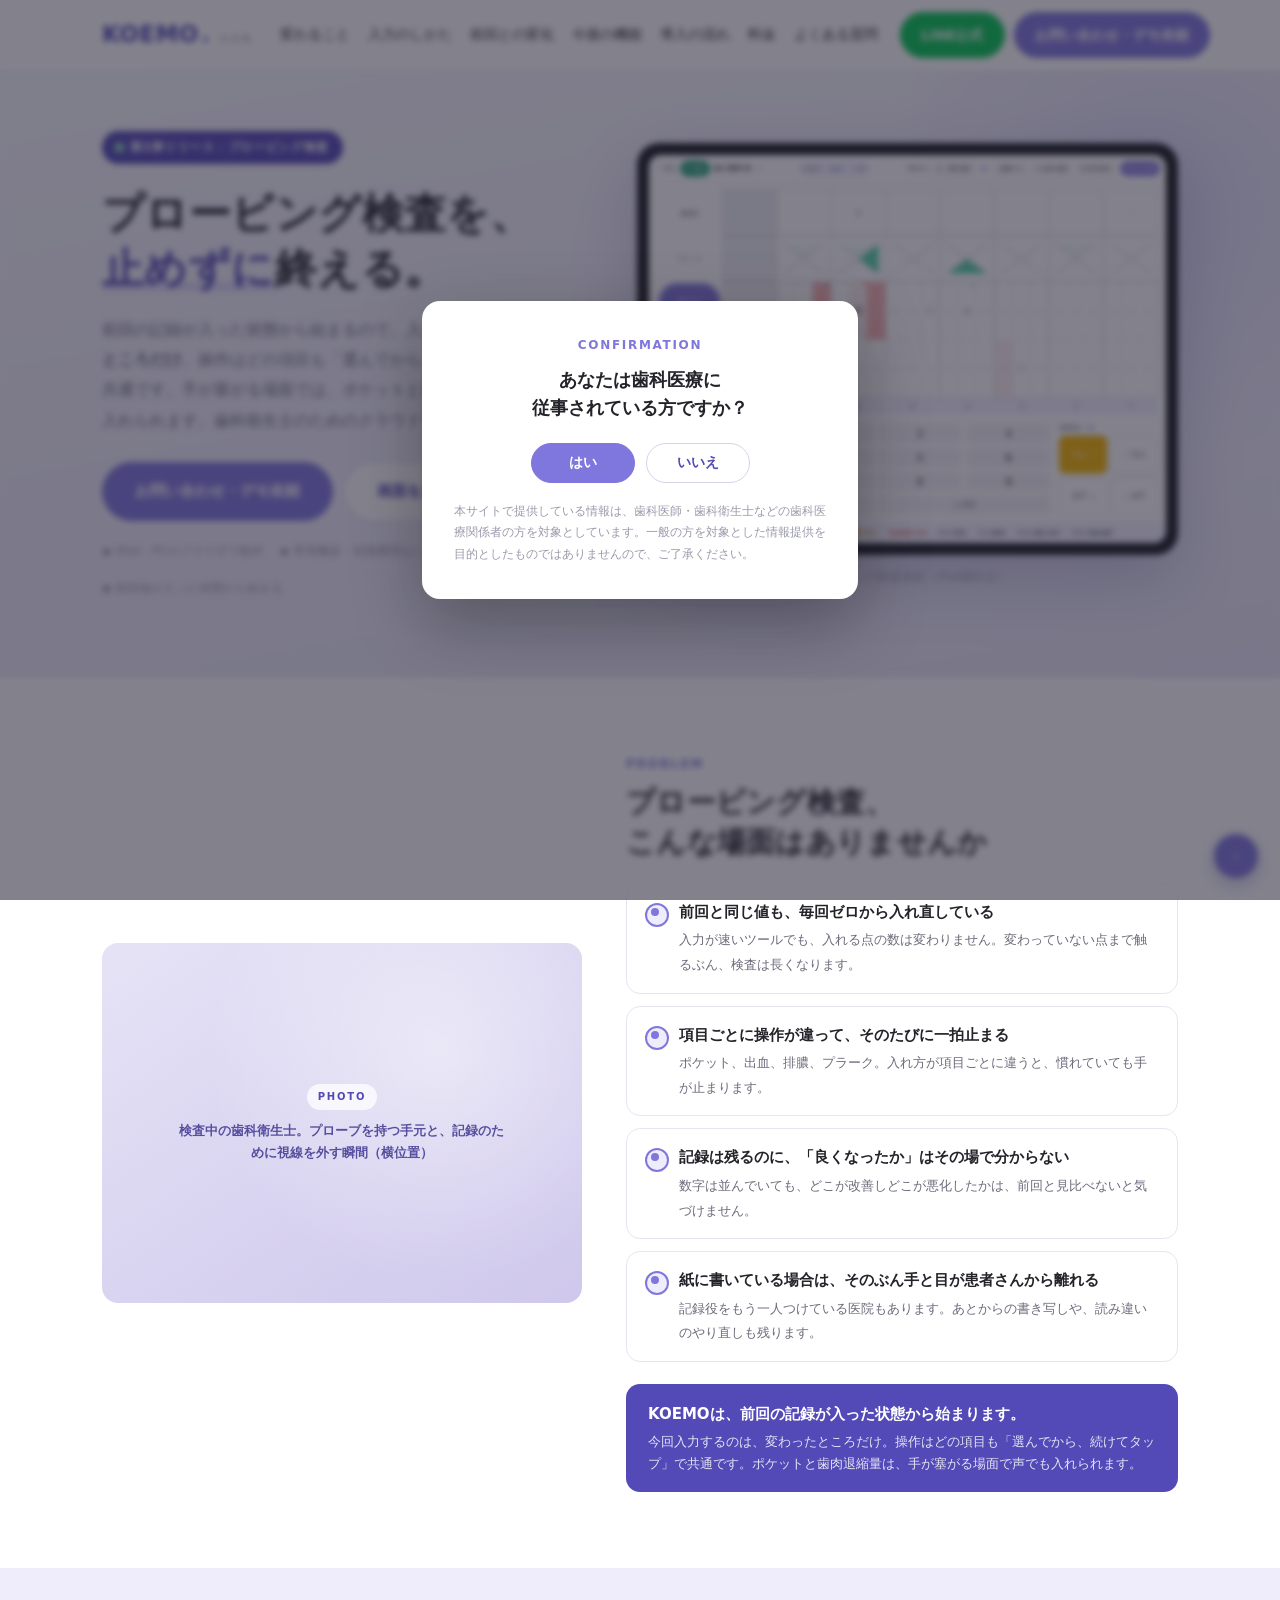
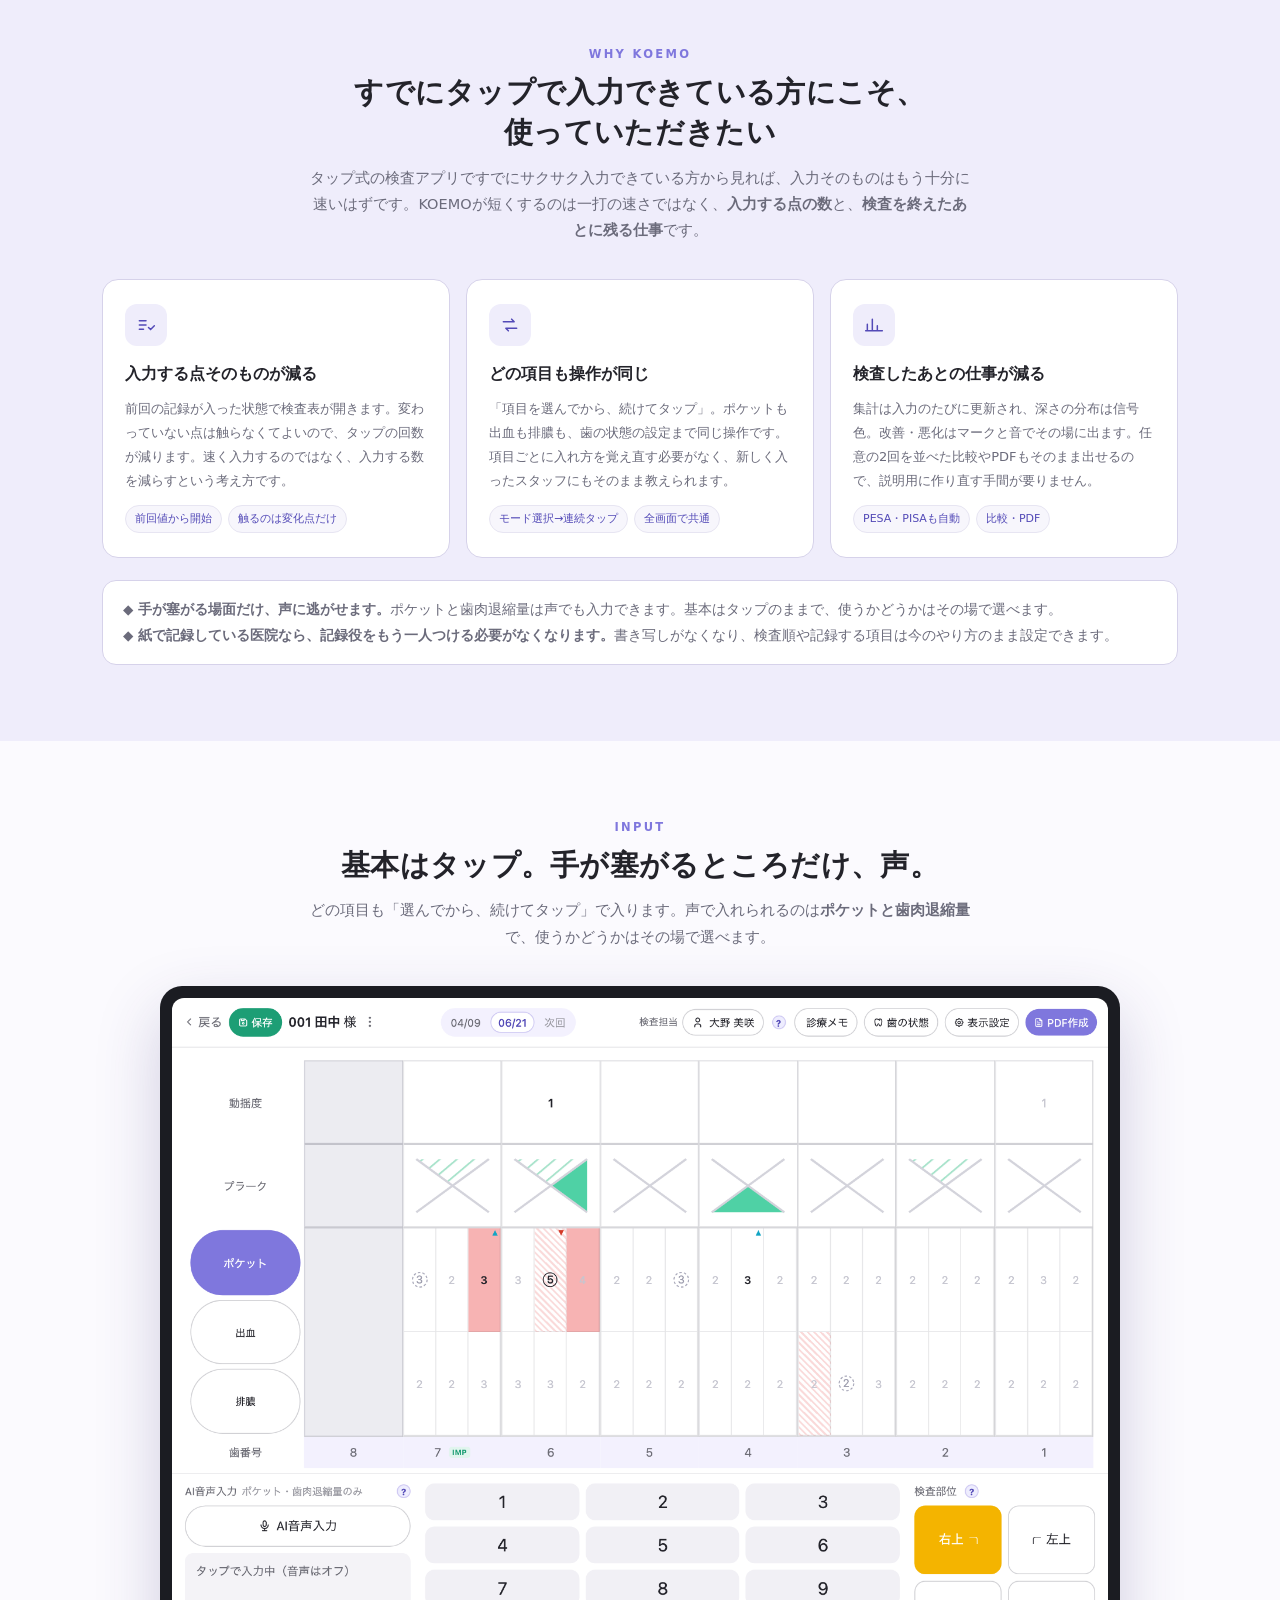
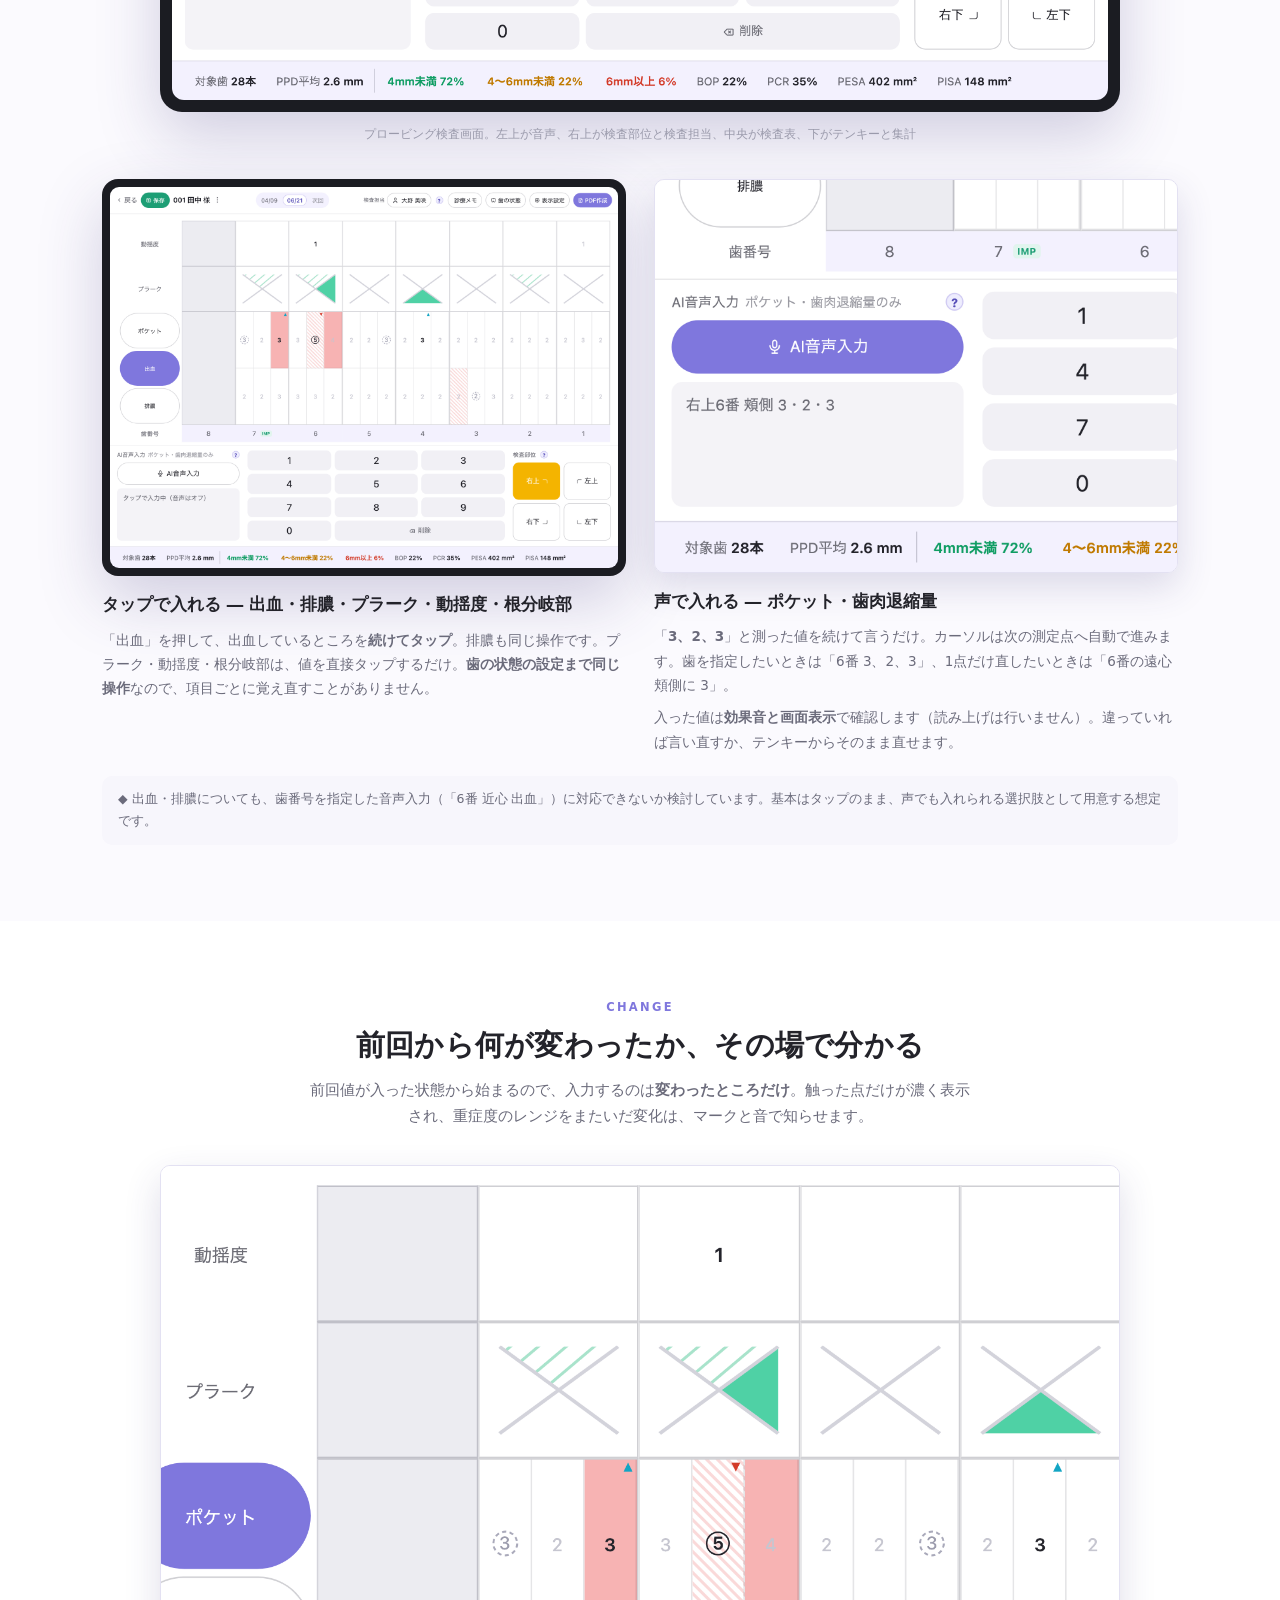
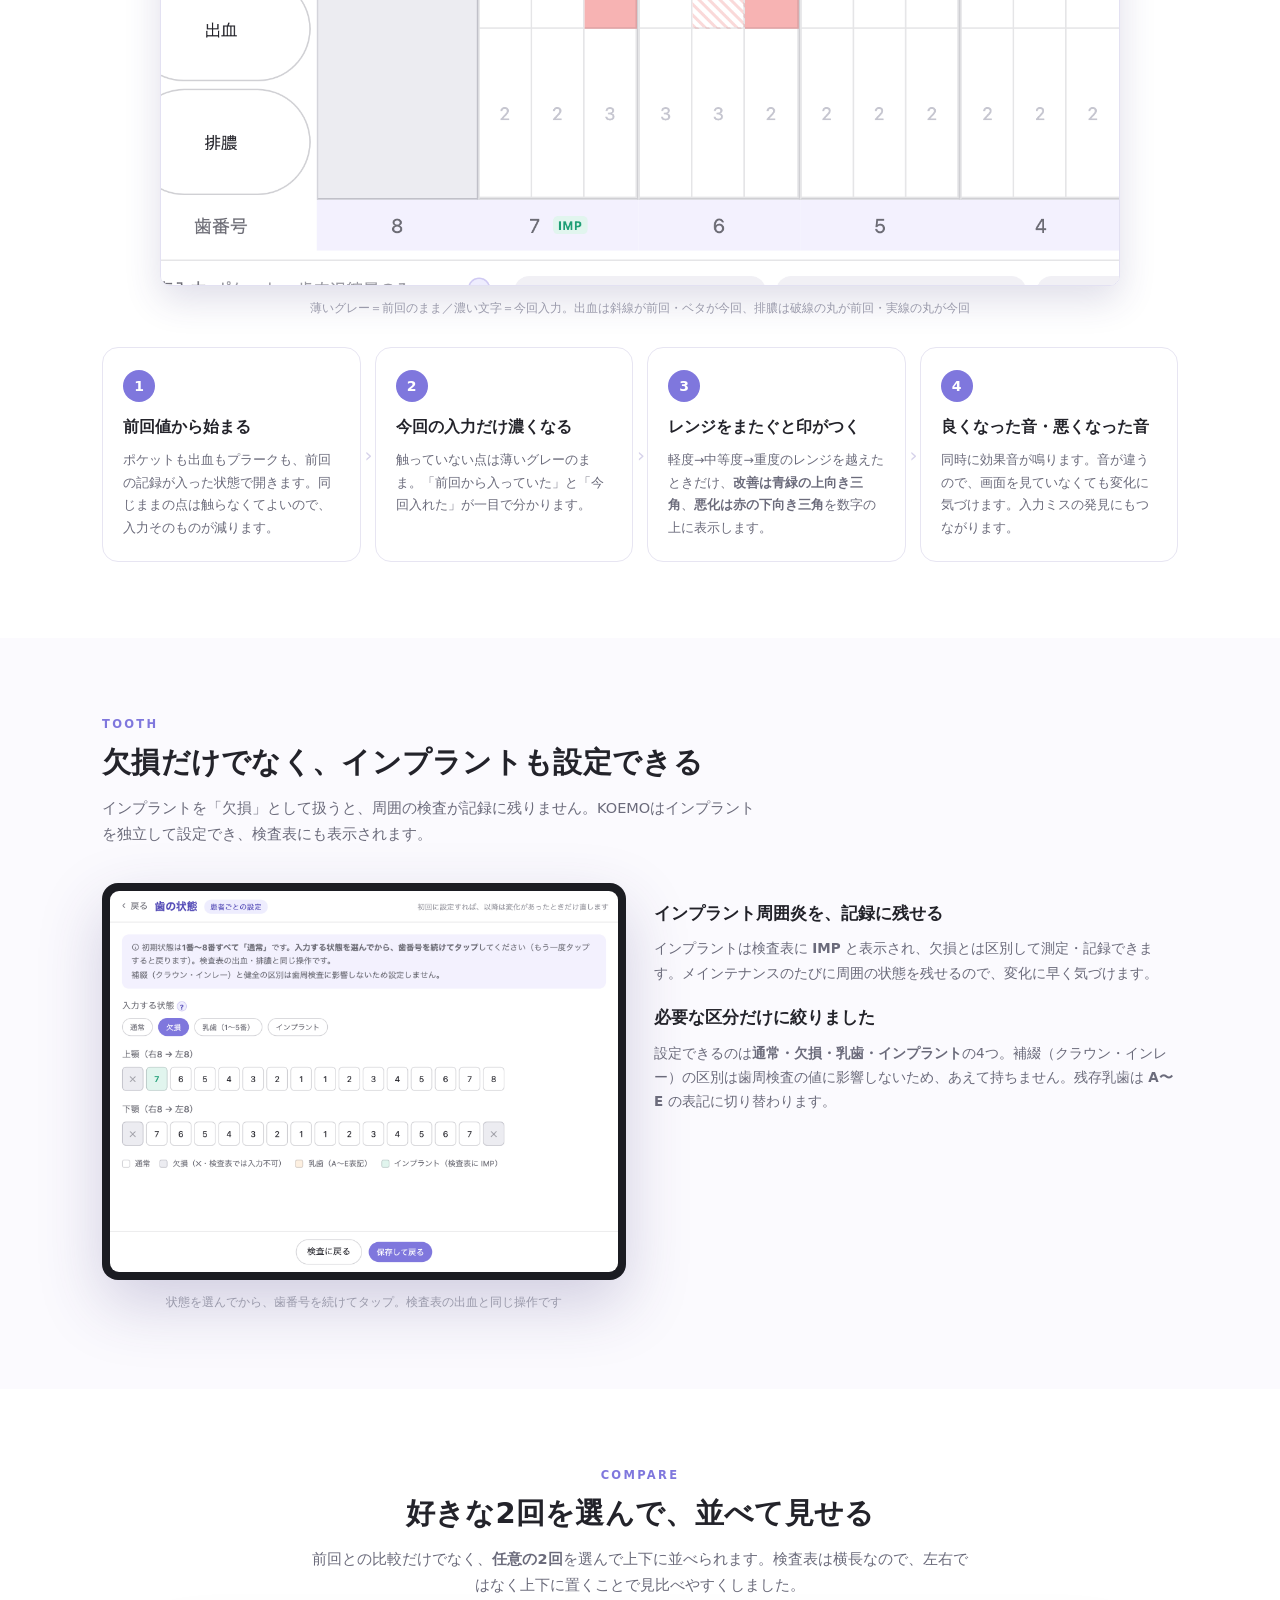
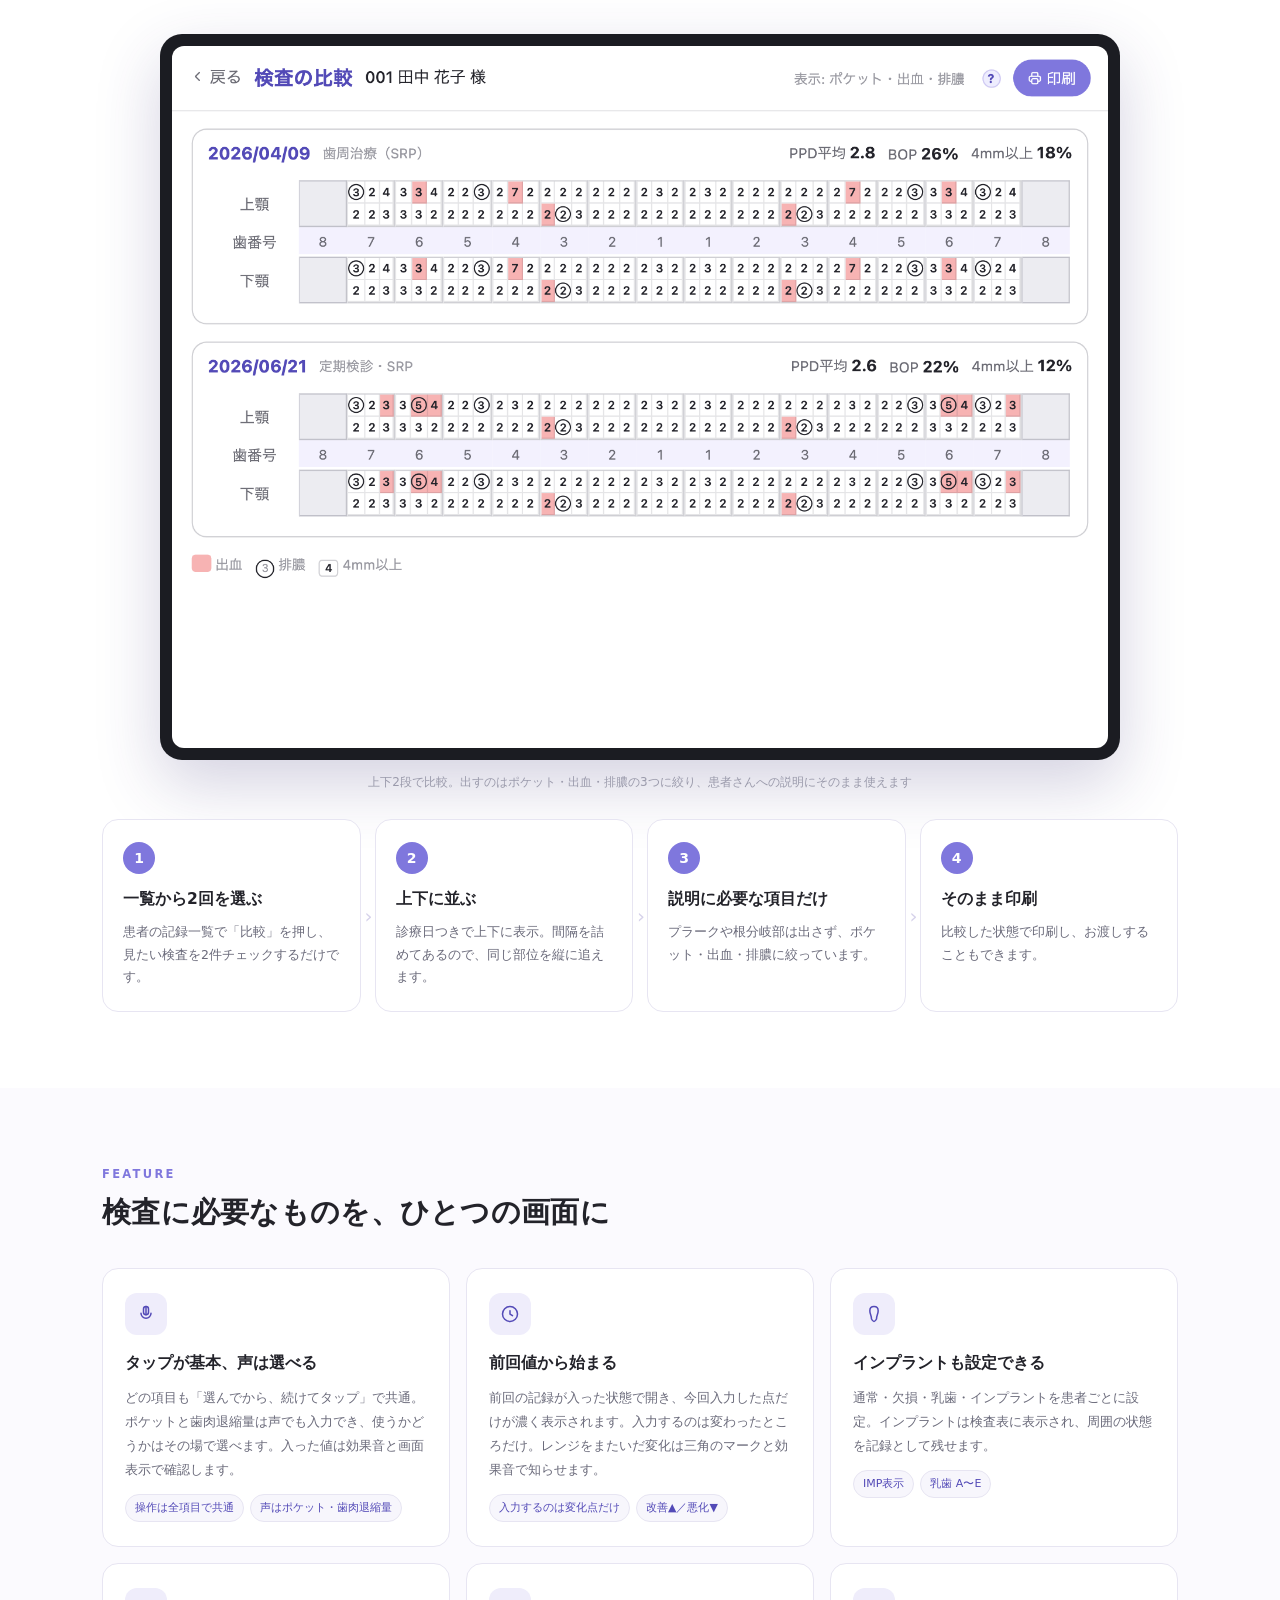
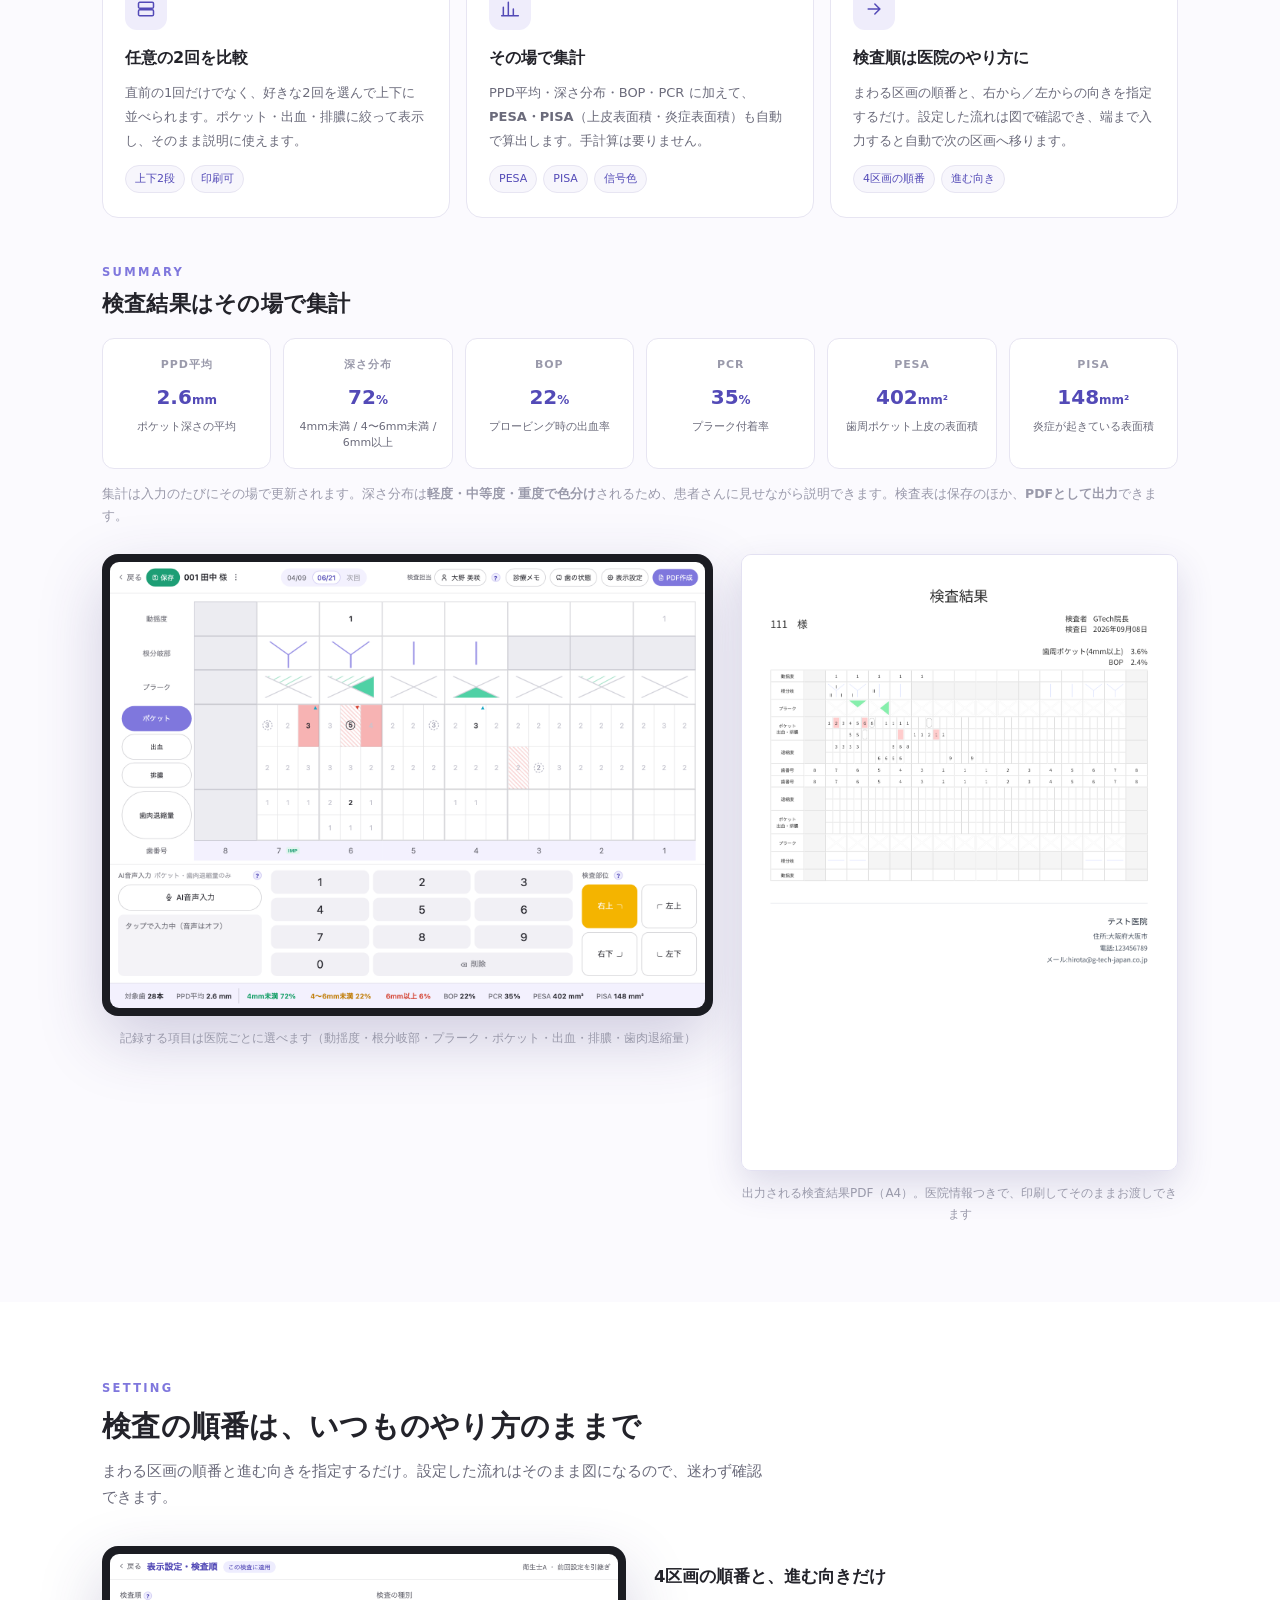
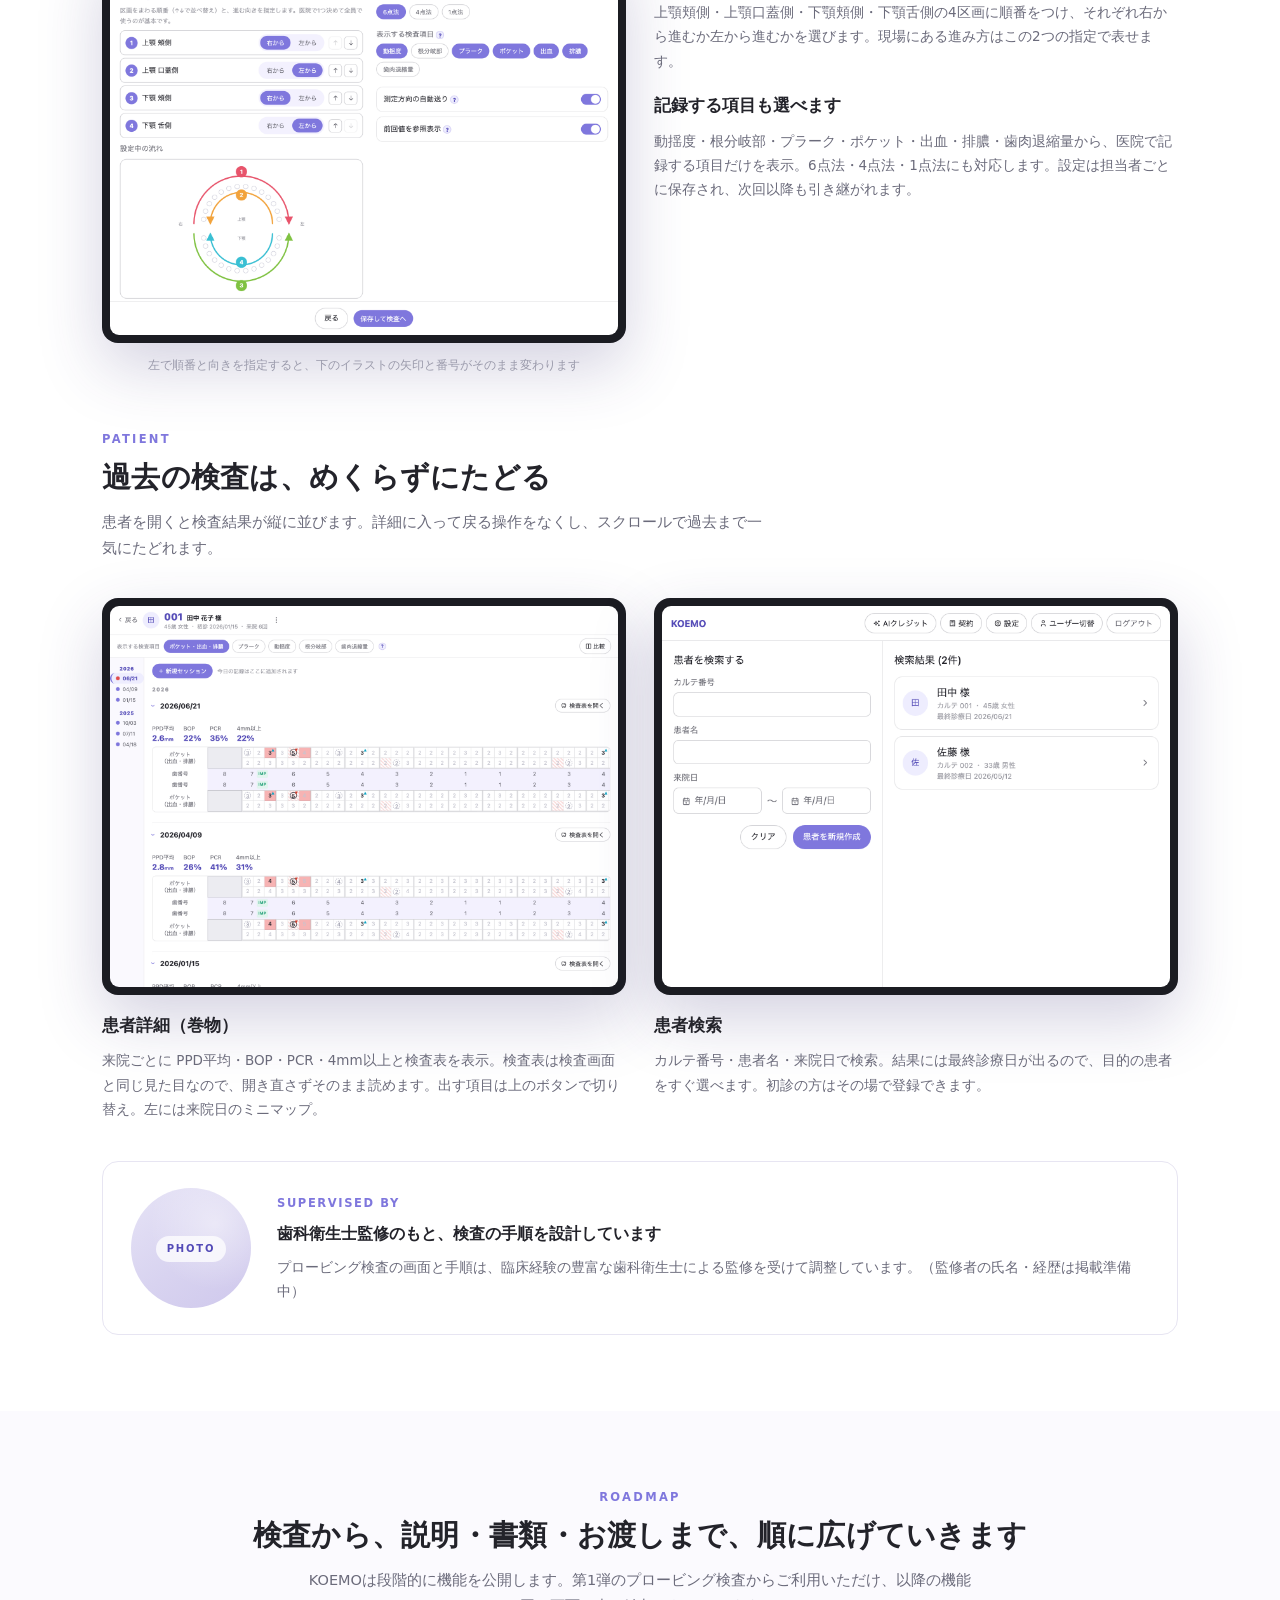
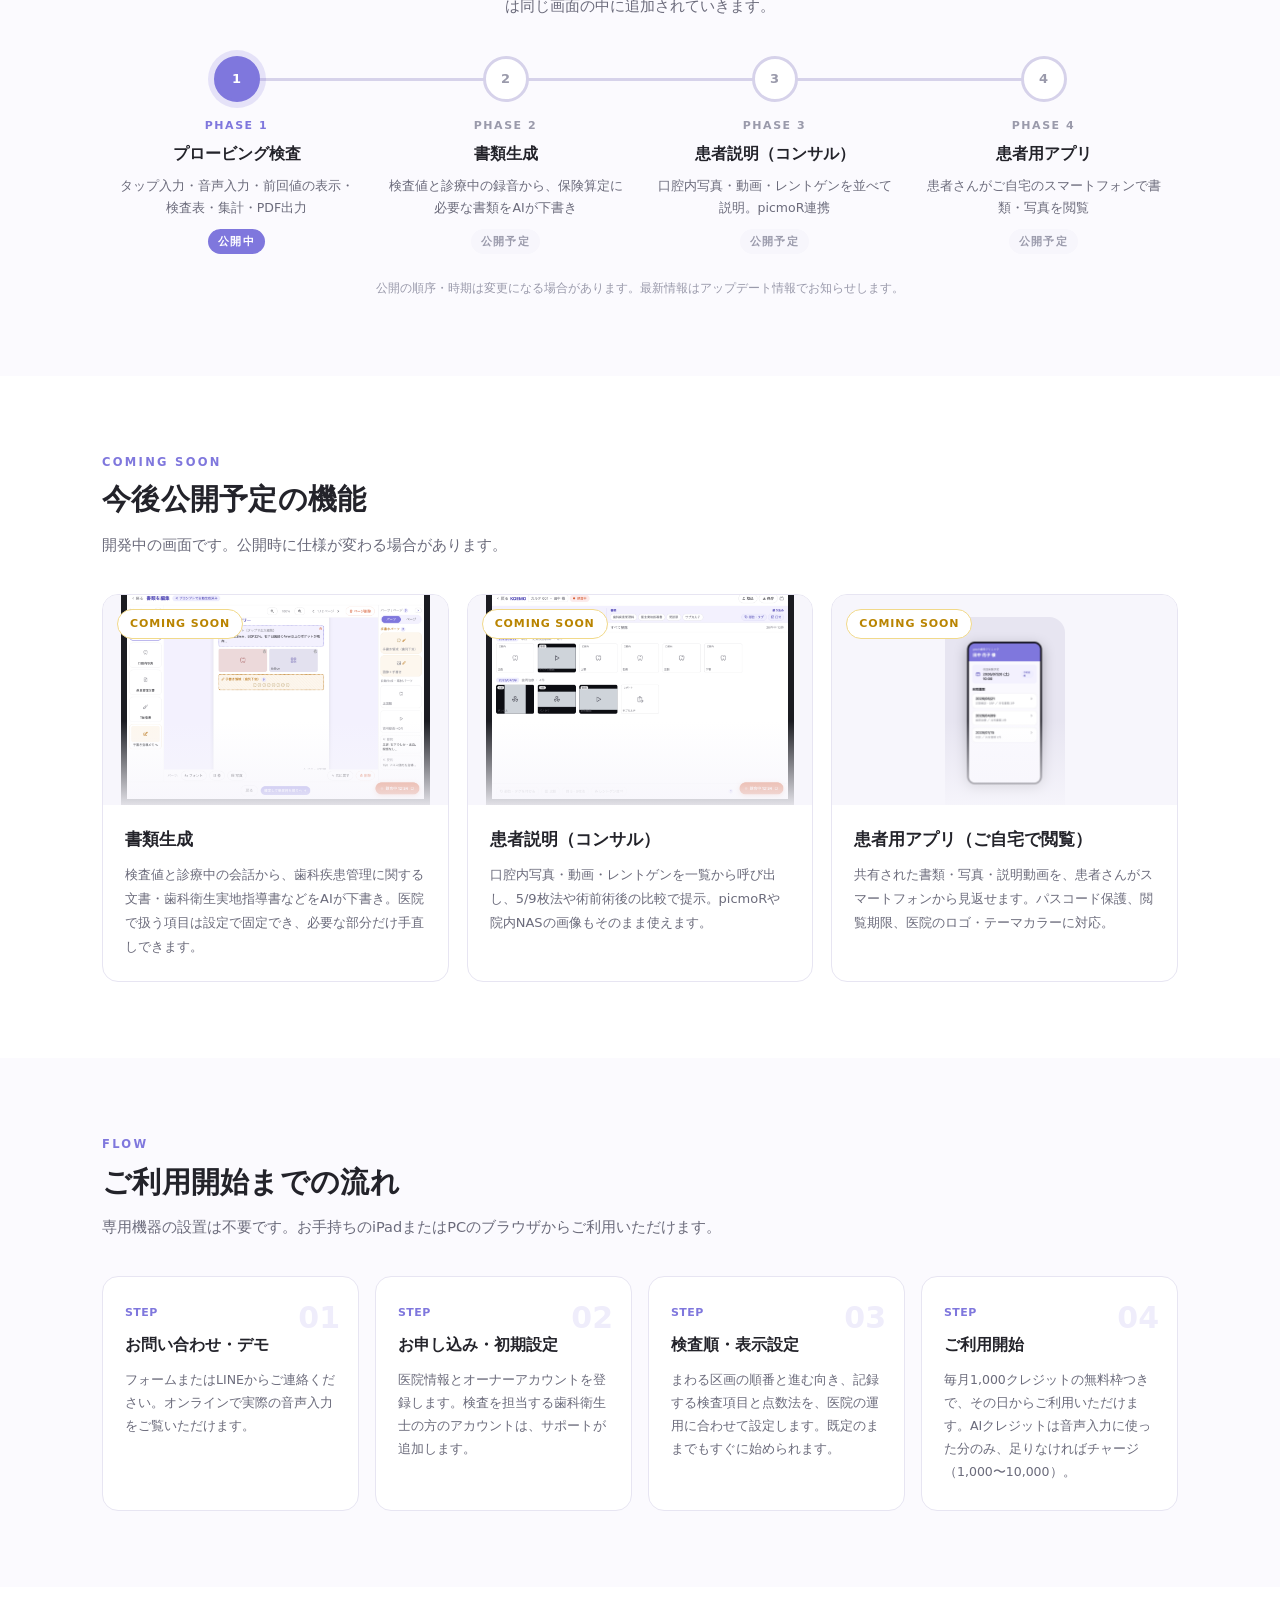
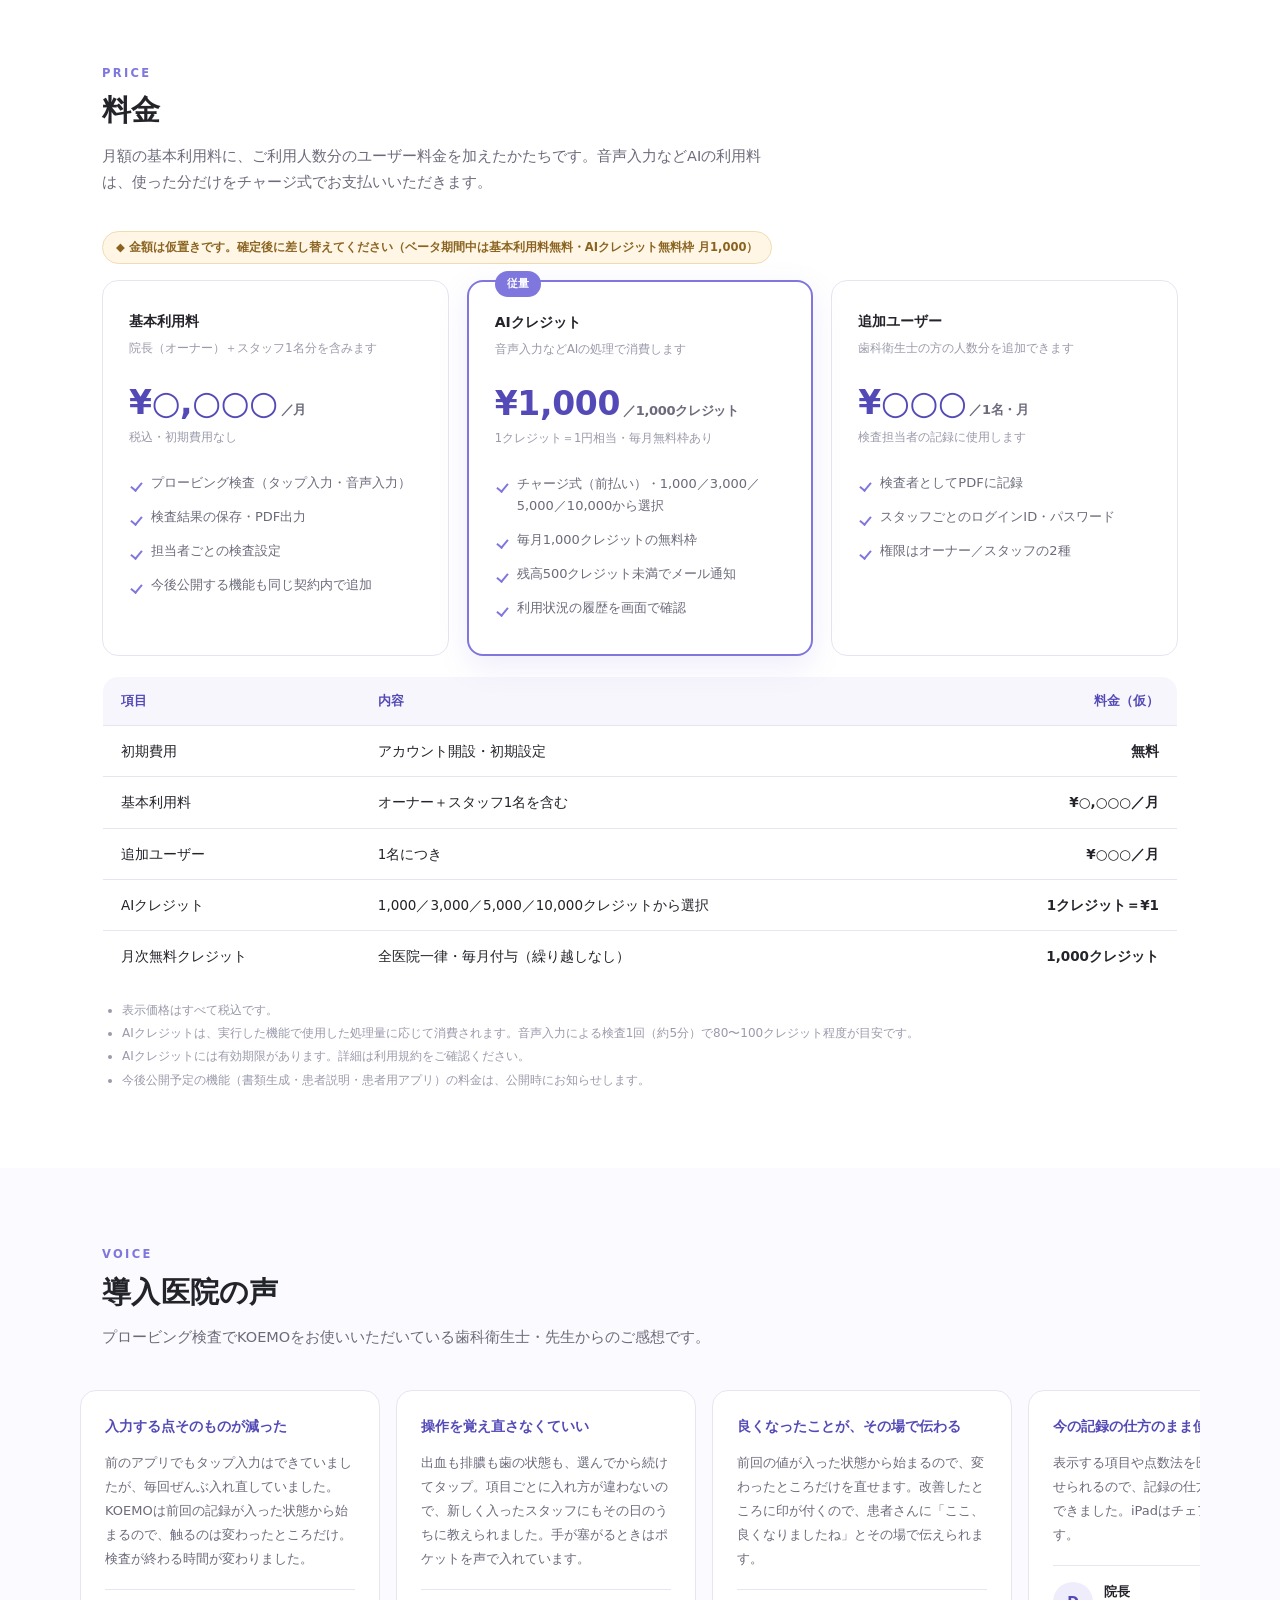
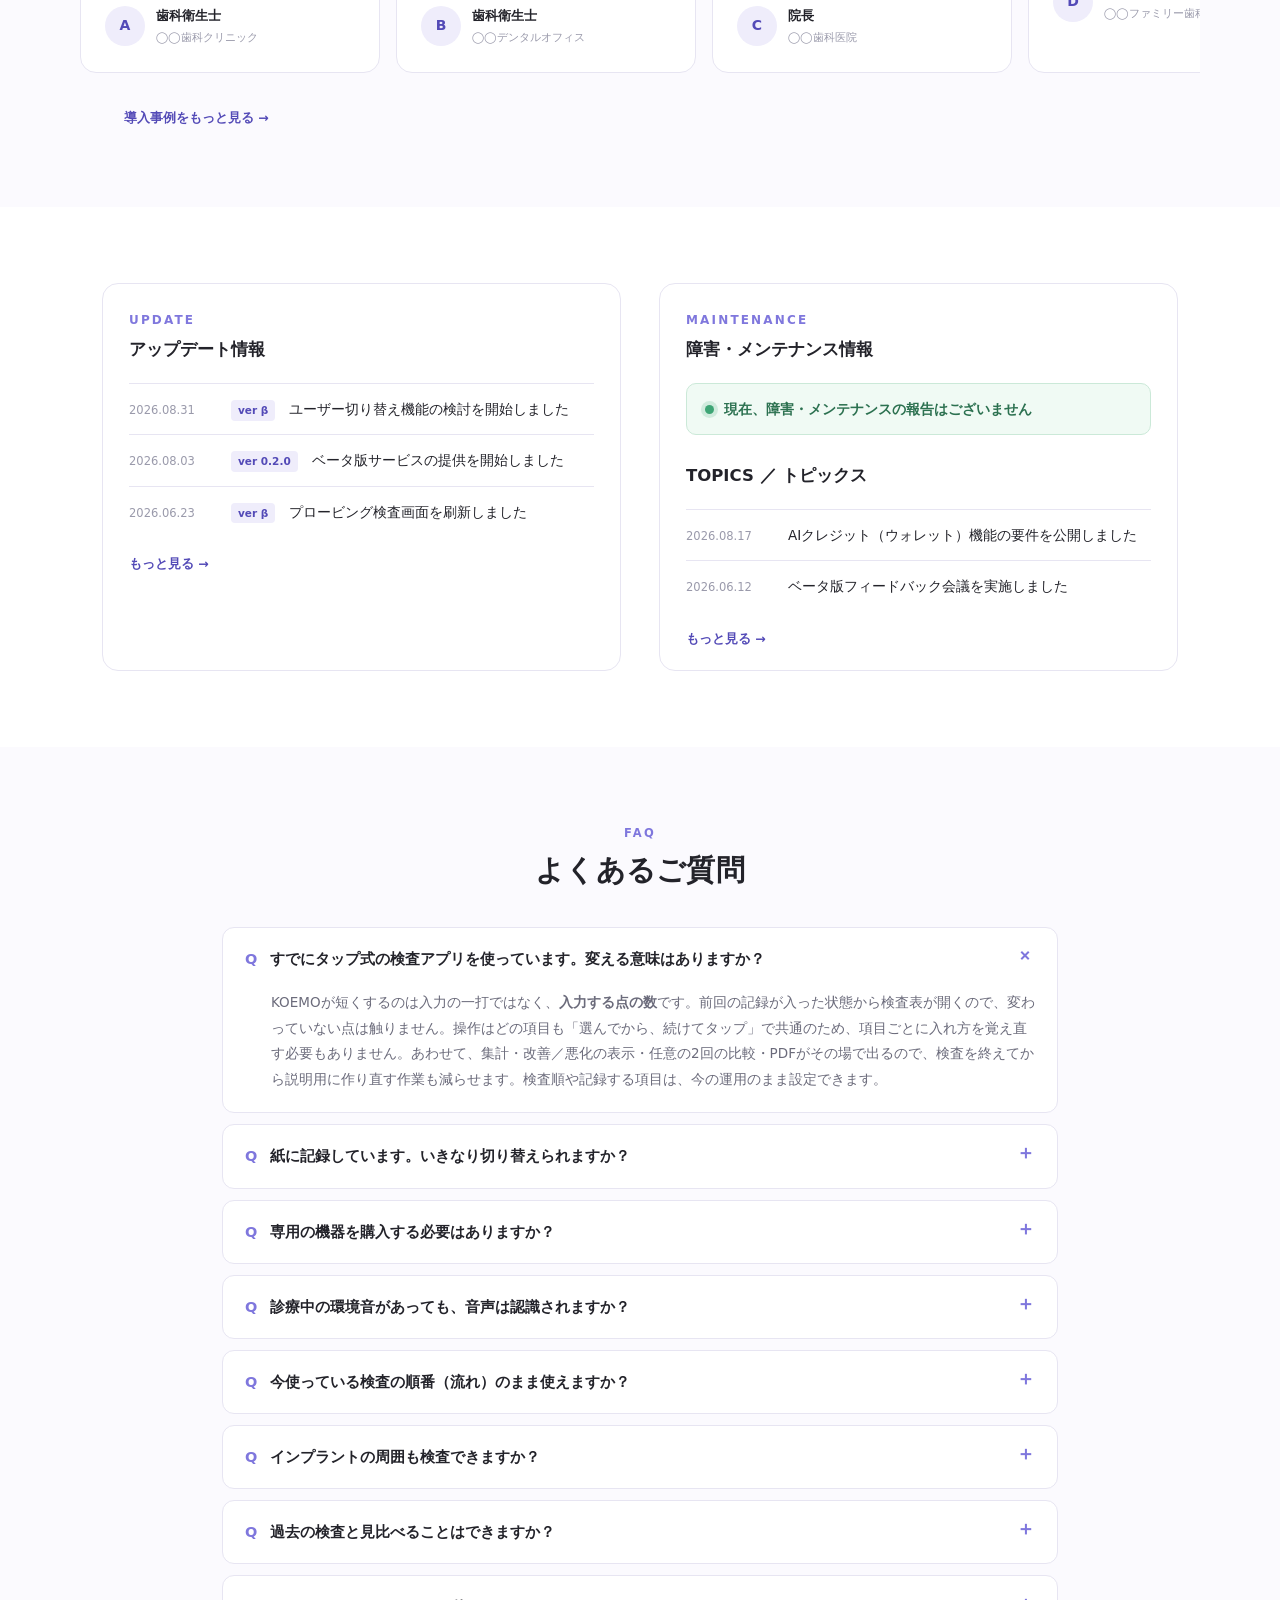
==== commit b021912d: "デモのキャプチャ10点を最新の画面に差し替え、患者詳細の説明文を更新 - 検査画面の刷新後（上=検査表／下=音声・テンキー・検査部位／最下部=集計バー）を撮り直し - 患者詳細は廣田氏レビュー反映後（" ====
--- a/index.html
+++ b/index.html
@@ -612,9 +612,9 @@
     </div>
     <div class="twoshot">
       <div>
-        <div class="ipad sm"><img src="img/dm_stream.png" alt="患者詳細画面。来院ごとの検査結果が縦に並び、PPD平均・BOP・PCR・4mm以上と検査表が表示されている" loading="lazy"></div>
+        <div class="ipad sm"><img src="img/dm_stream.png" alt="患者詳細画面。来院ごとの検査結果が縦に並び、PPD平均・BOP・PCR・4mm以上と、検査画面と同じ見た目の検査表が表示されている" loading="lazy"></div>
         <h4>患者詳細（巻物）</h4>
-        <p>来院ごとに PPD平均・BOP・PCR・4mm以上を表示。展開すると検査表まで見られます。右には指標の推移、左には来院日のミニマップ。</p>
+        <p>来院ごとに PPD平均・BOP・PCR・4mm以上と検査表を表示。検査表は検査画面と同じ見た目なので、開き直さずそのまま読めます。出す項目は上のボタンで切り替え。左には来院日のミニマップ。</p>
       </div>
       <div>
         <div class="ipad sm"><img src="img/dm_search.png" alt="患者検索画面。カルテ番号・患者名・来院日で検索し、最終診療日つきの結果が並ぶ" loading="lazy"></div>
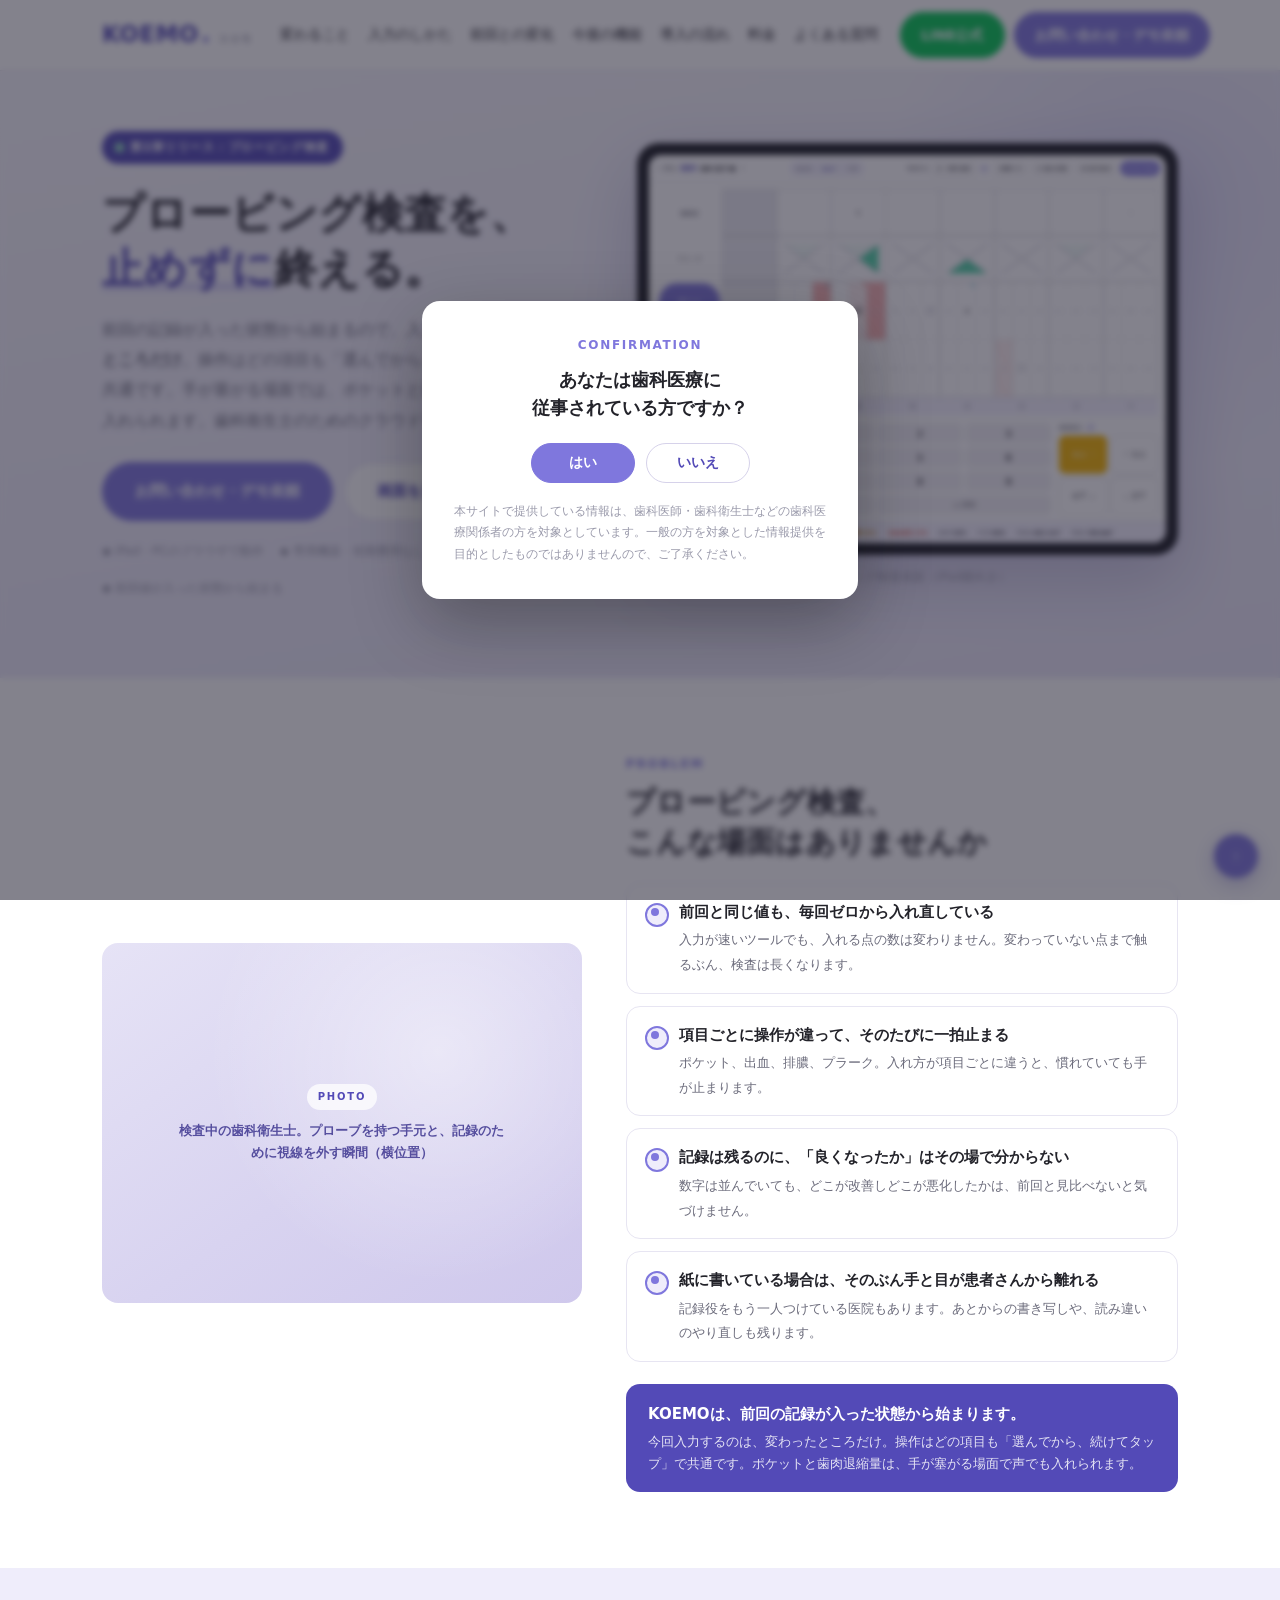
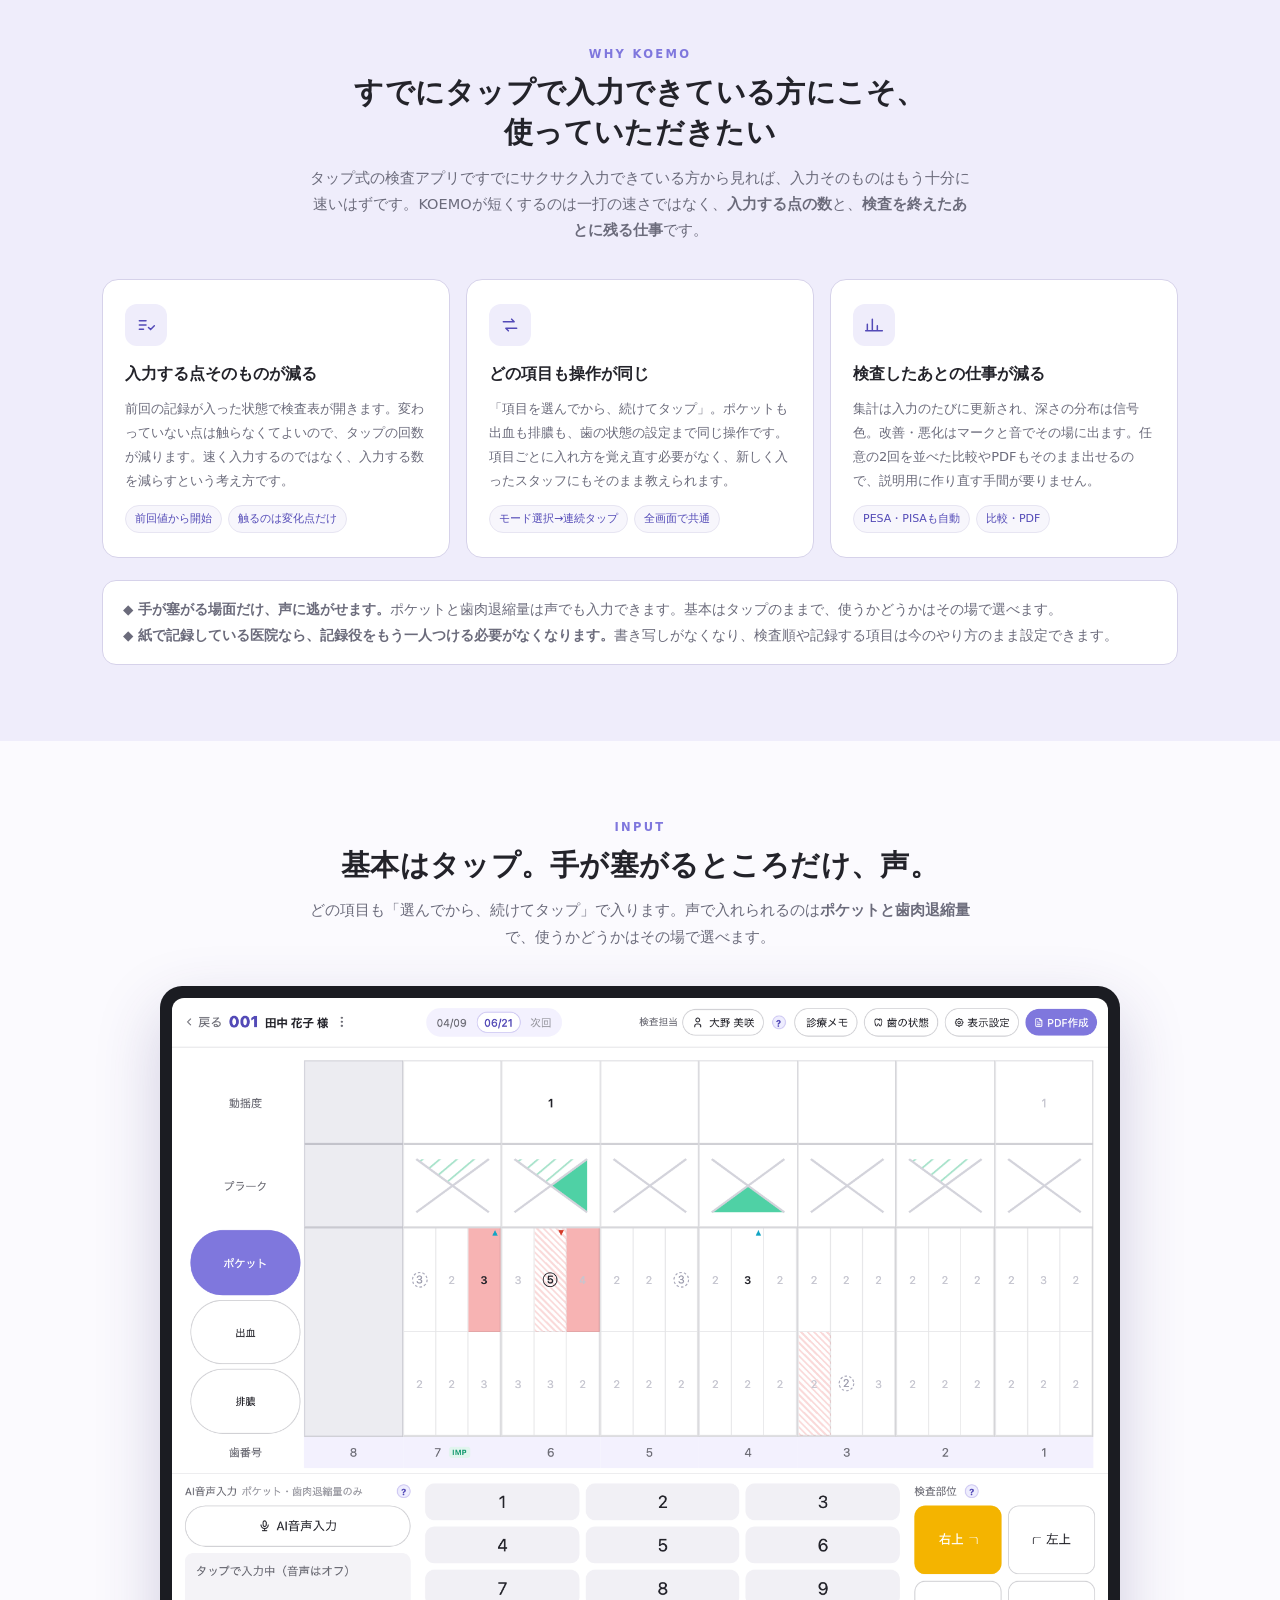
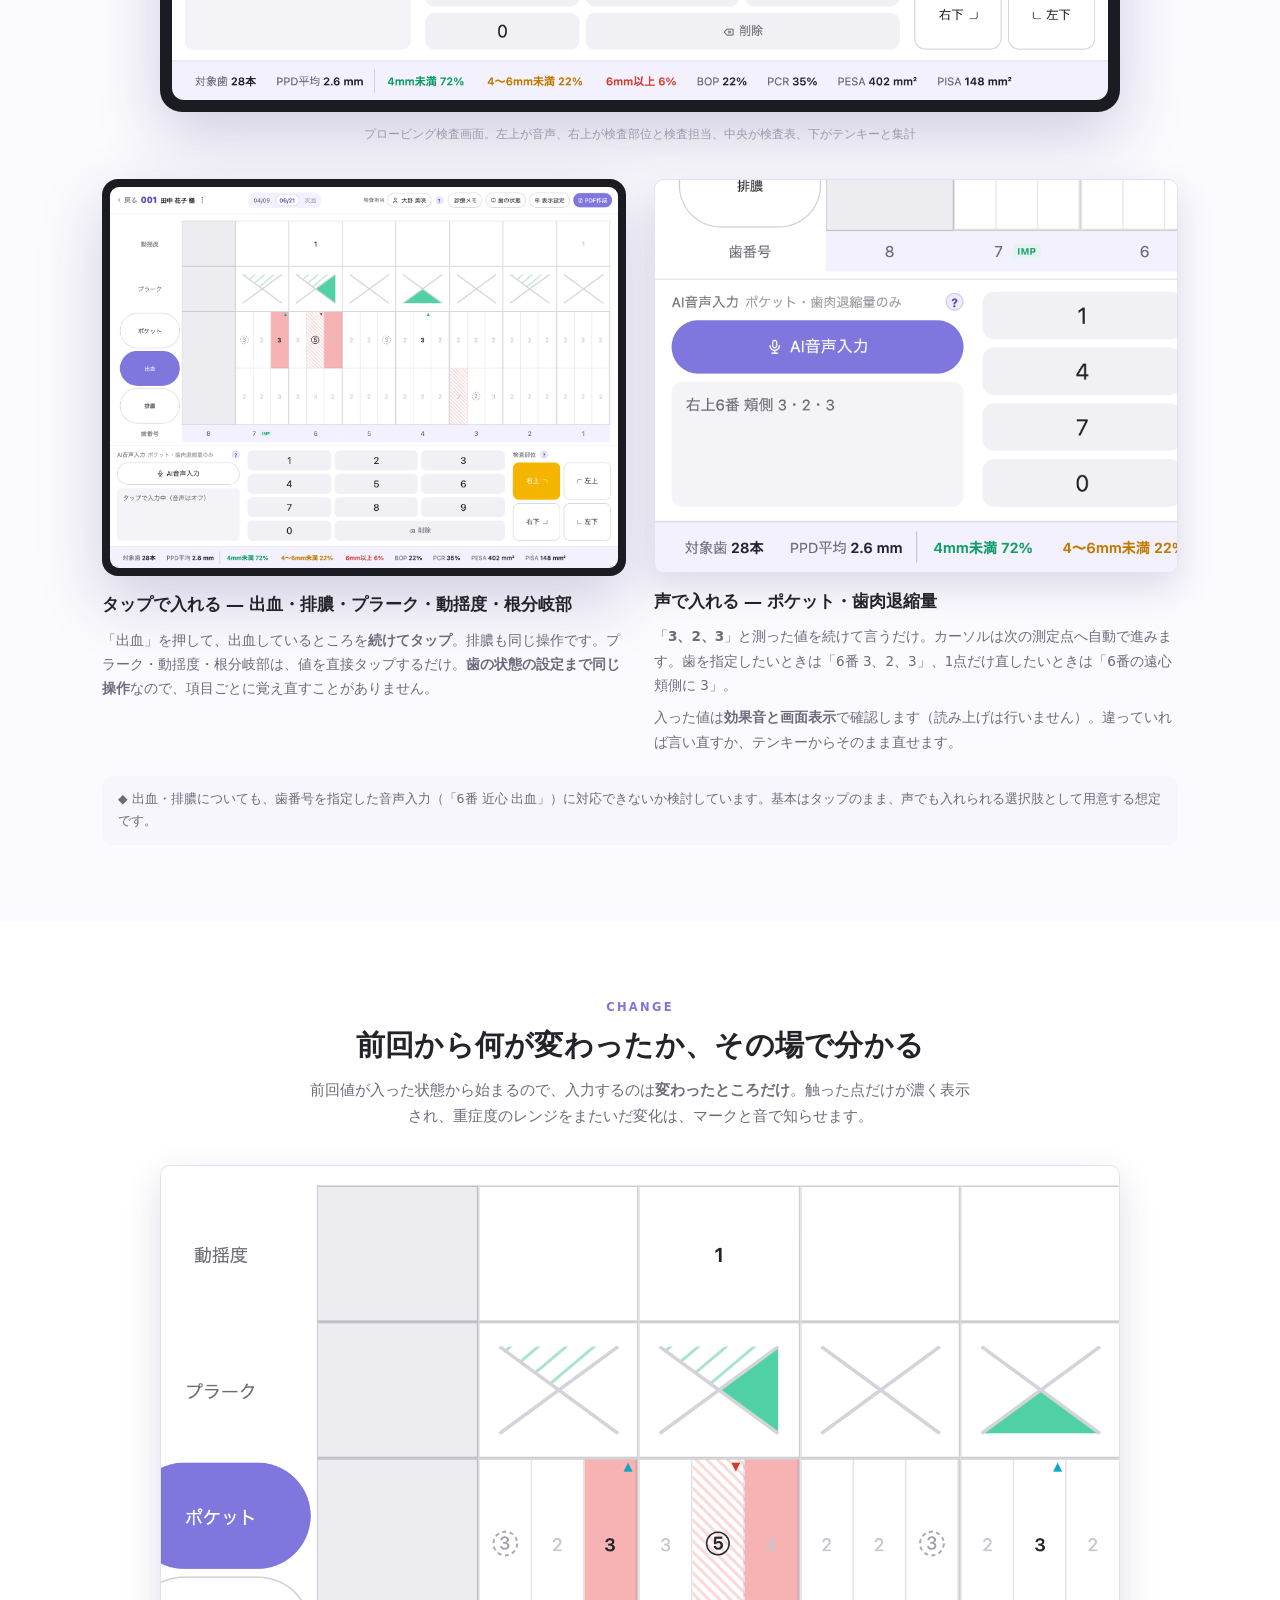
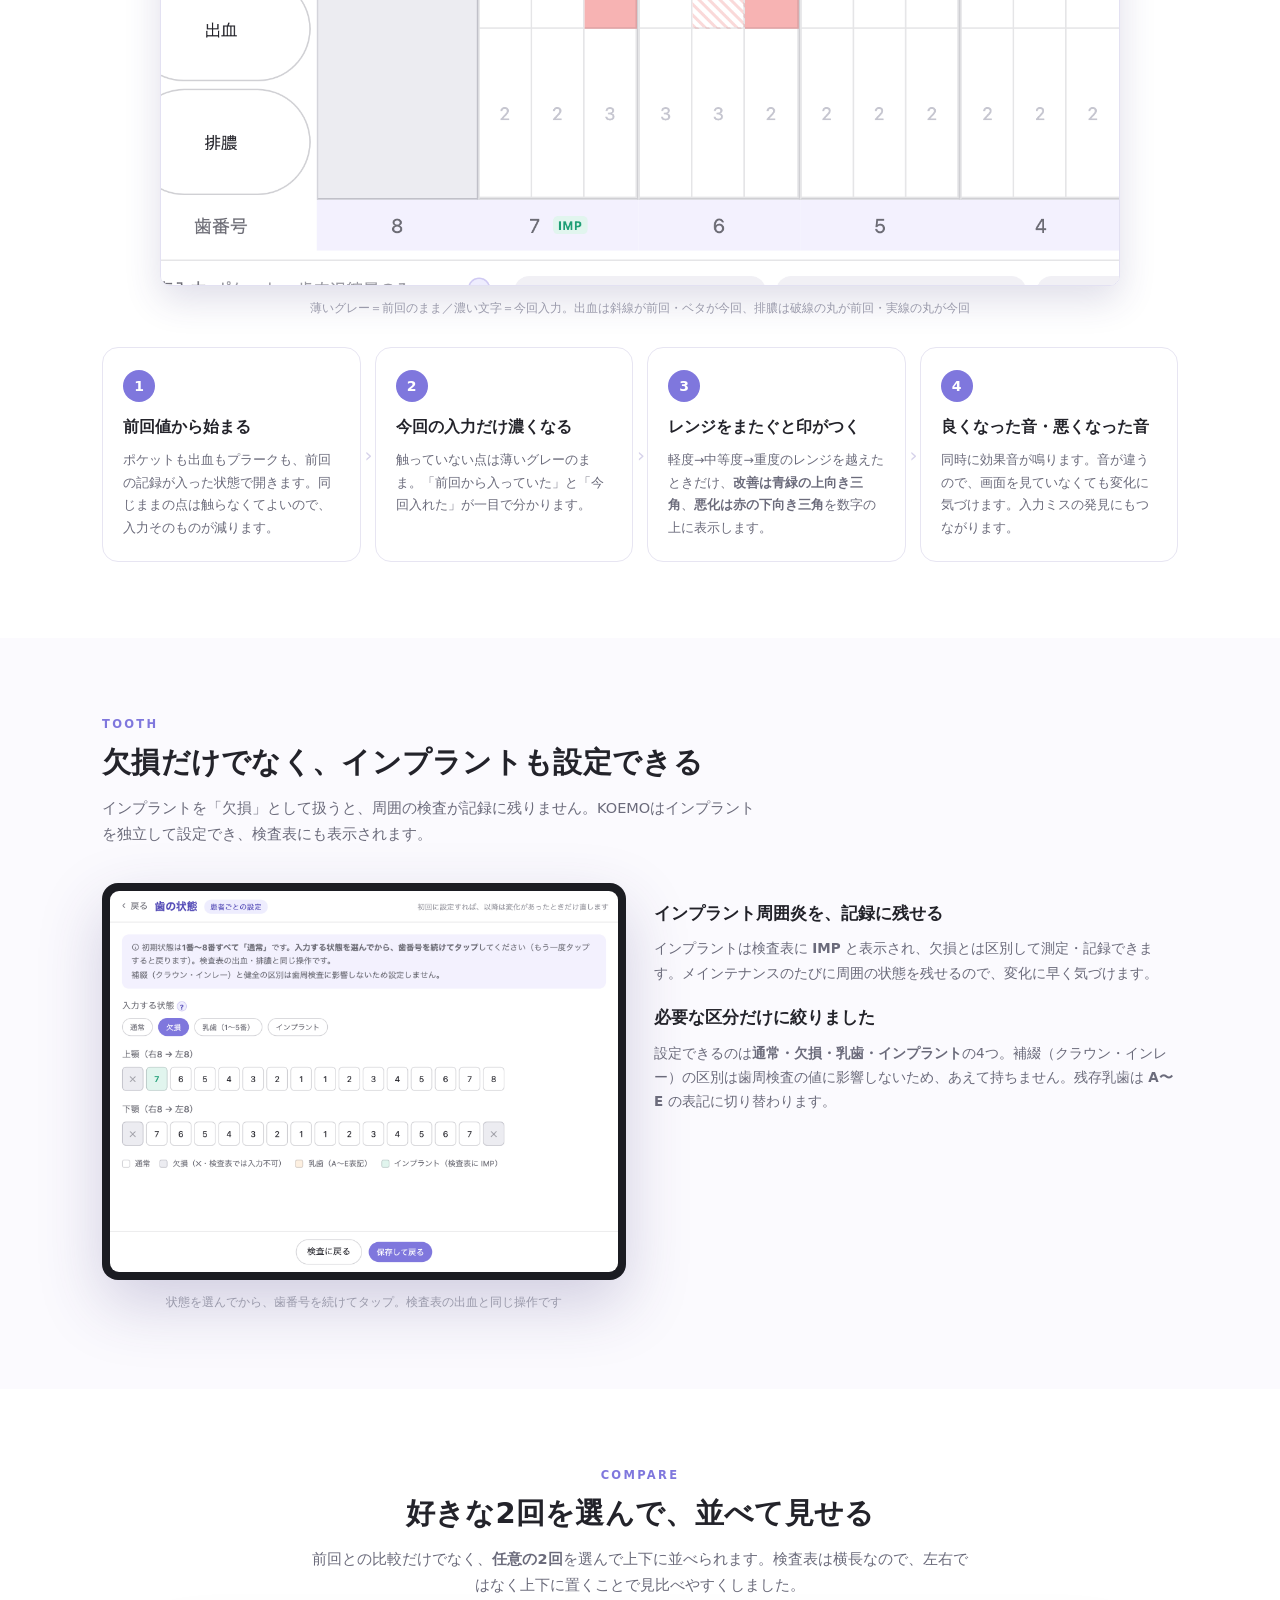
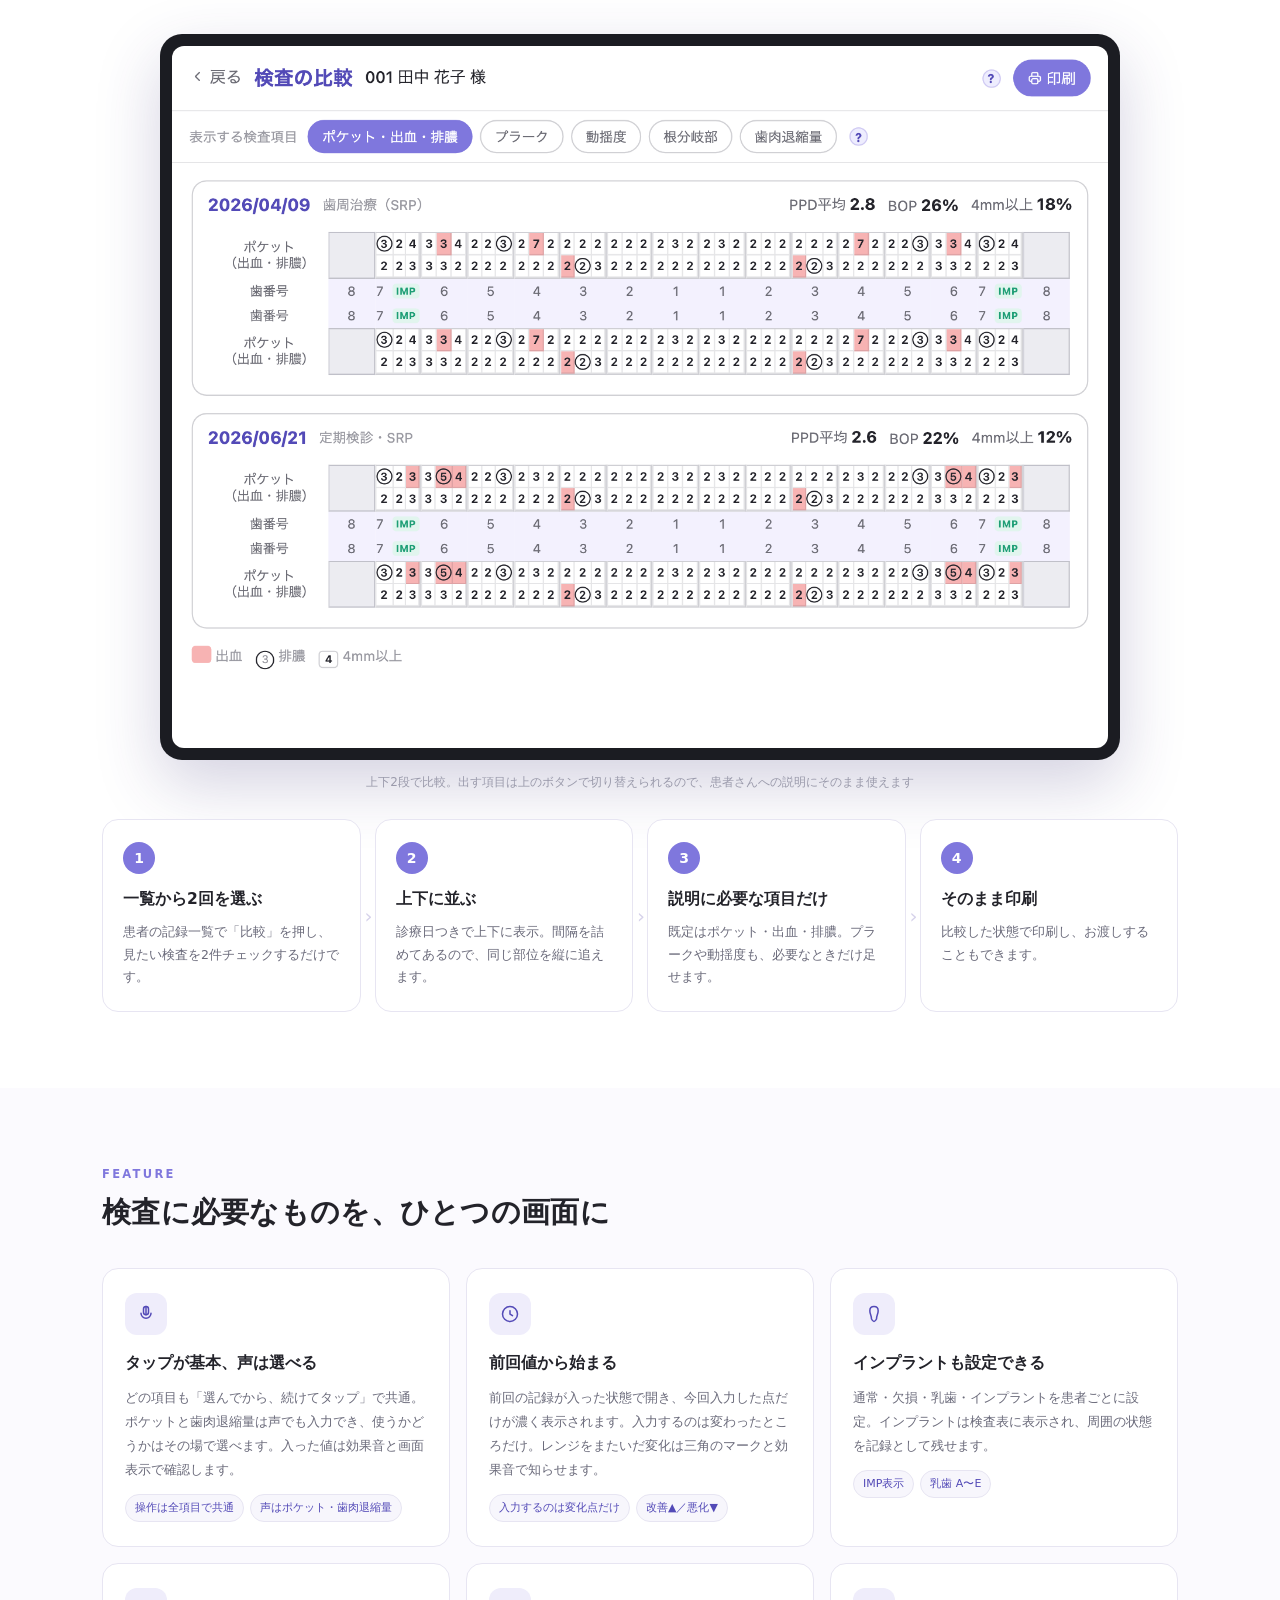
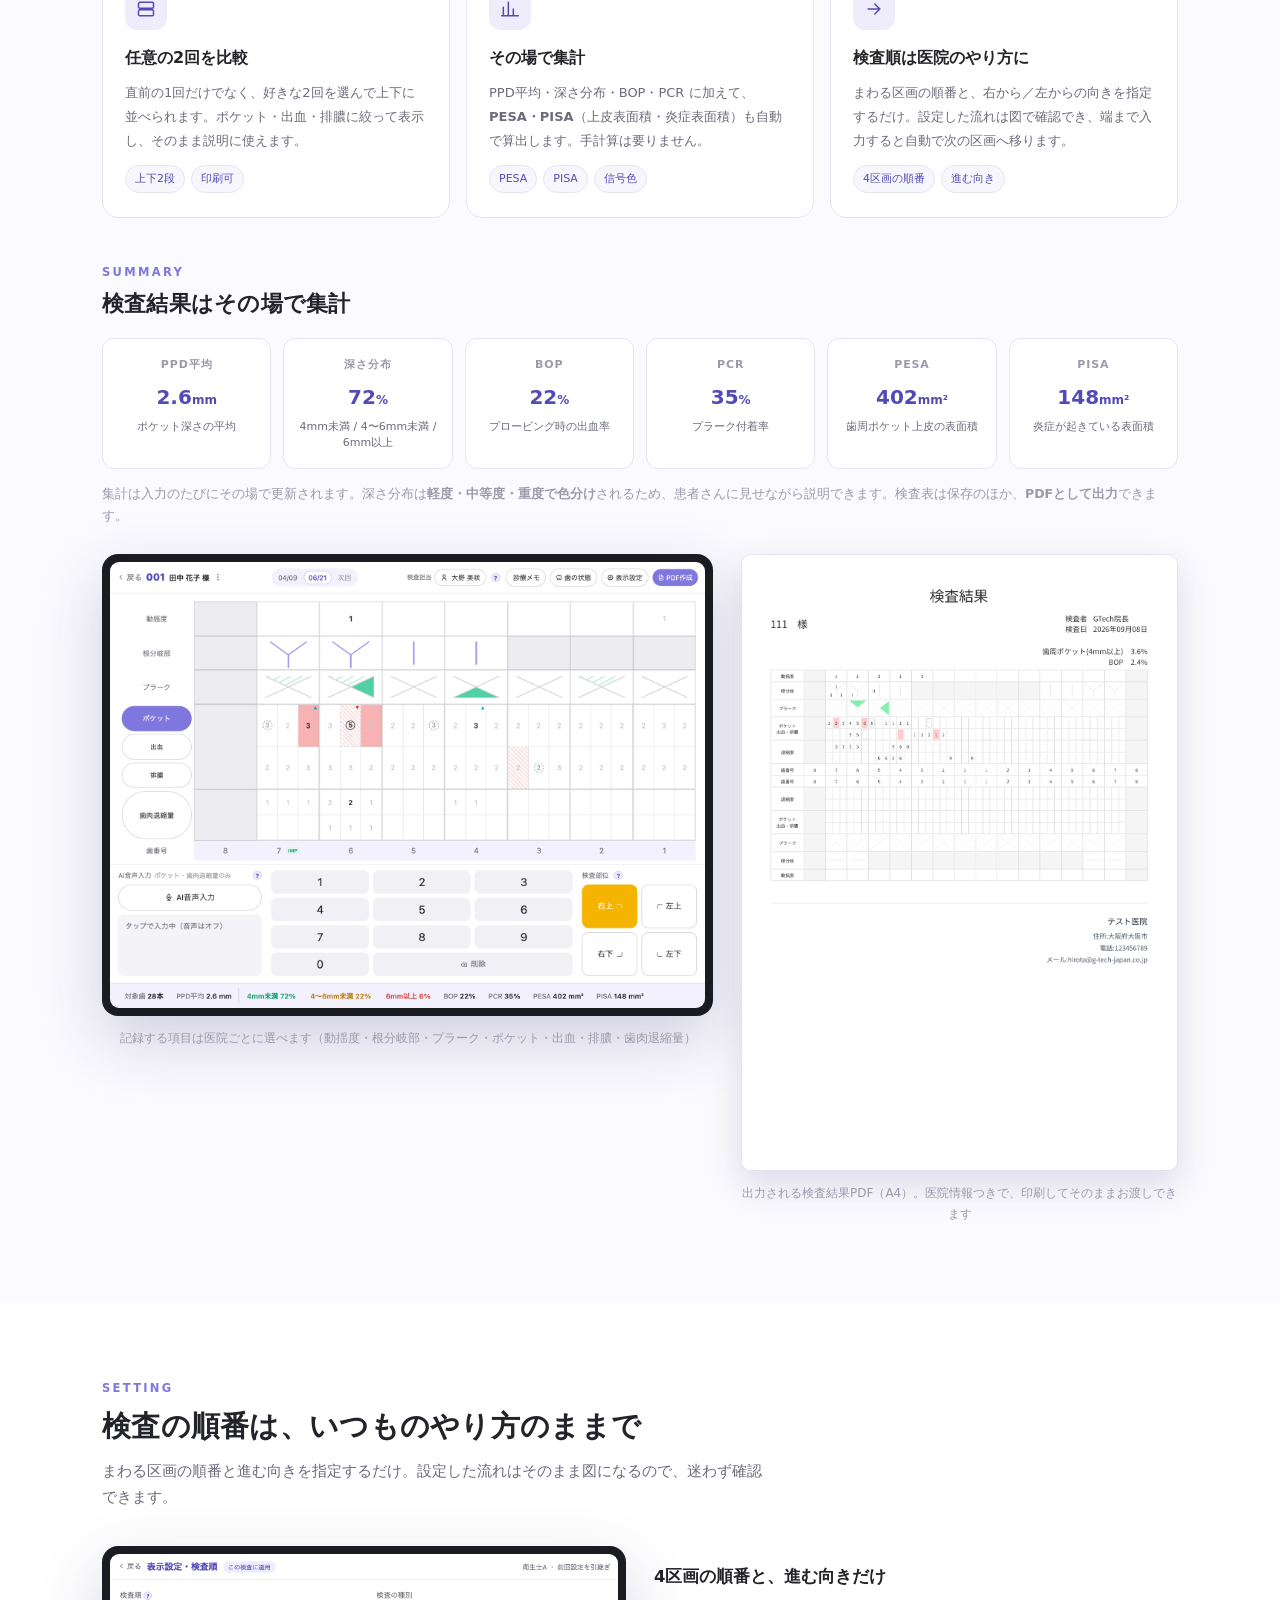
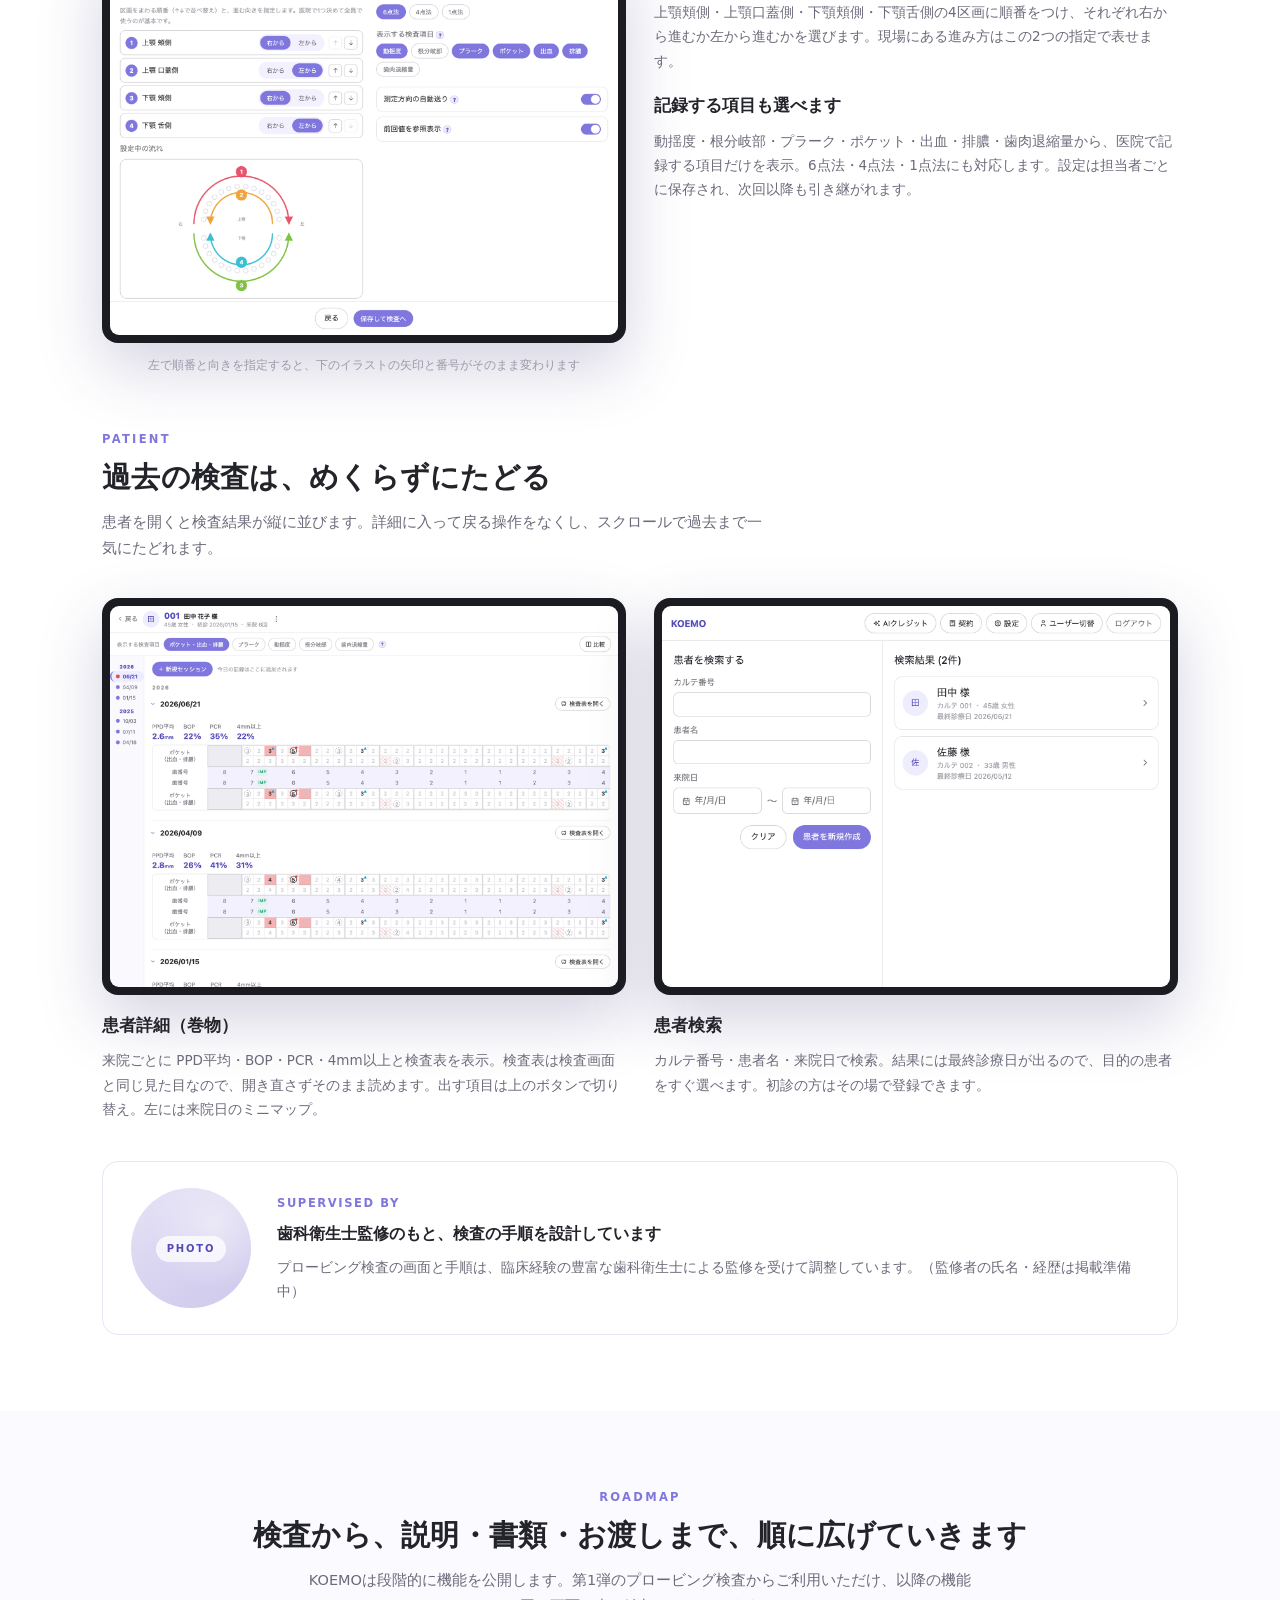
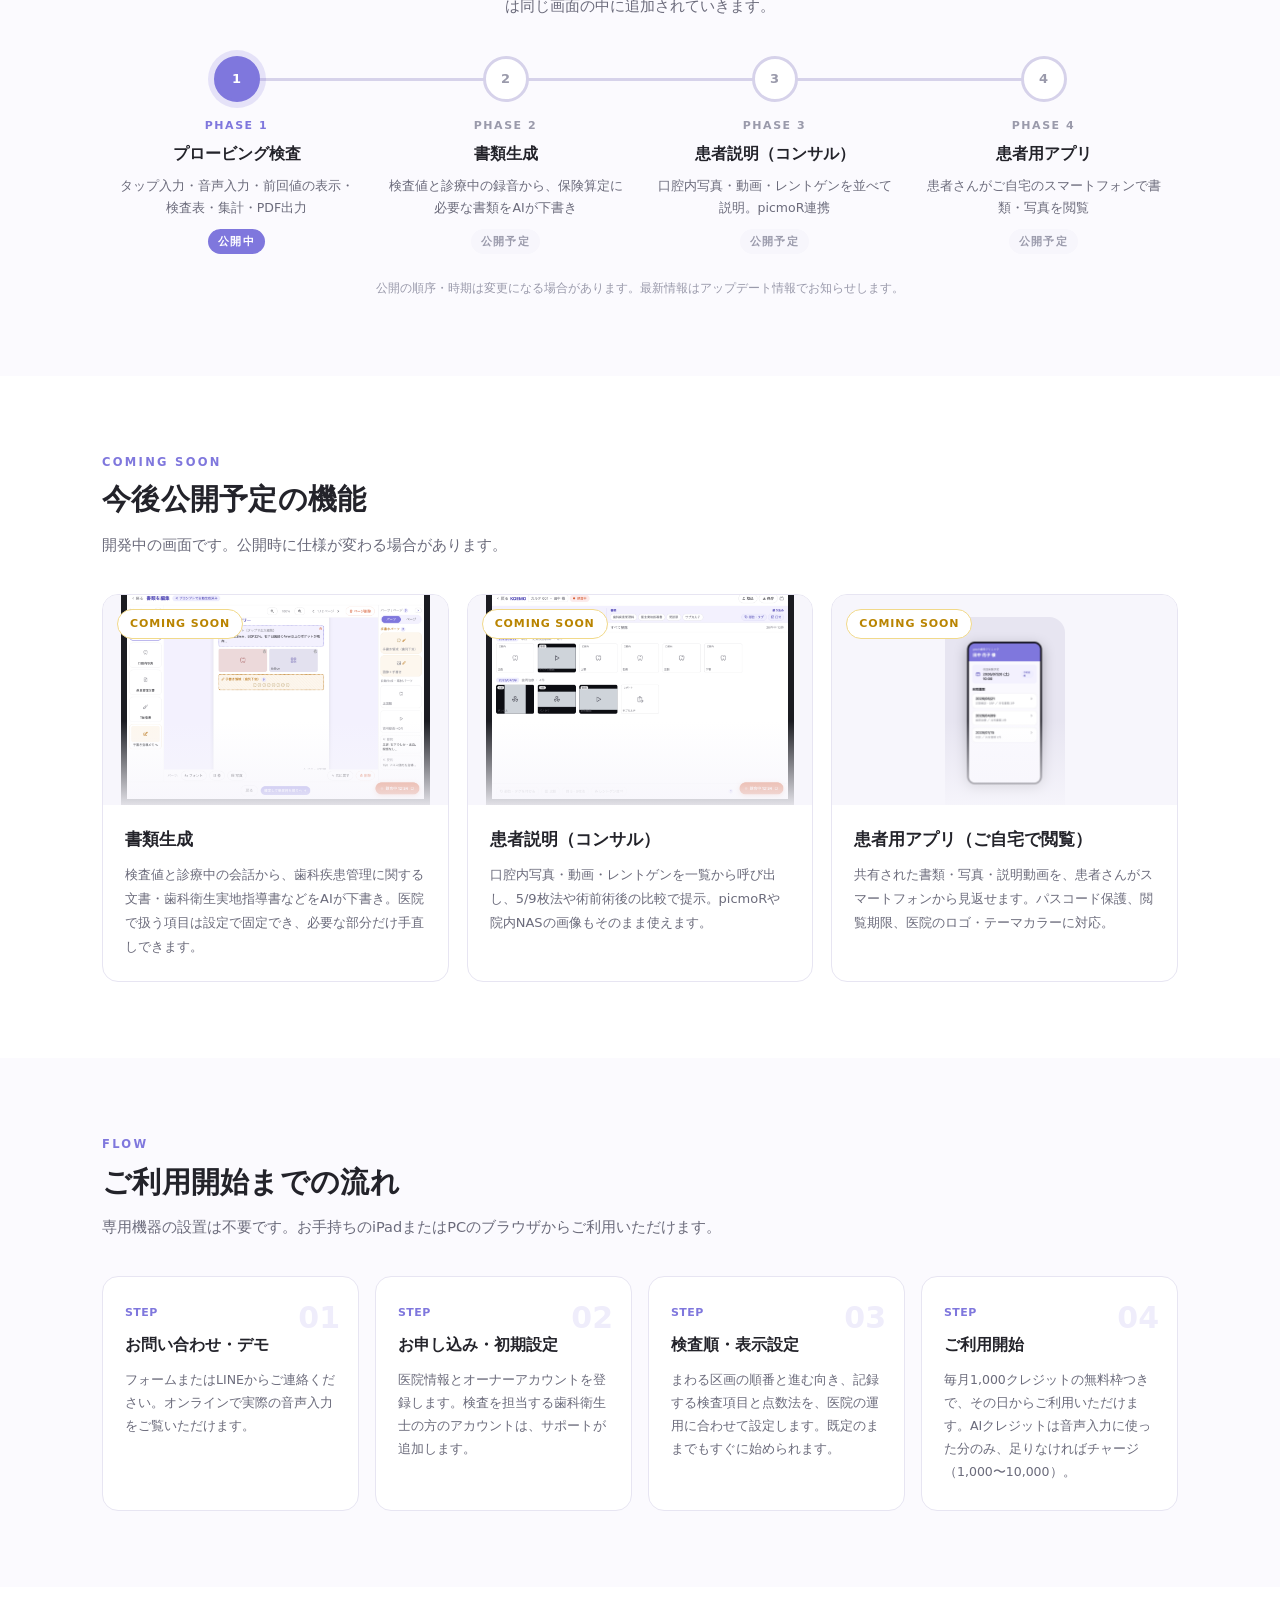
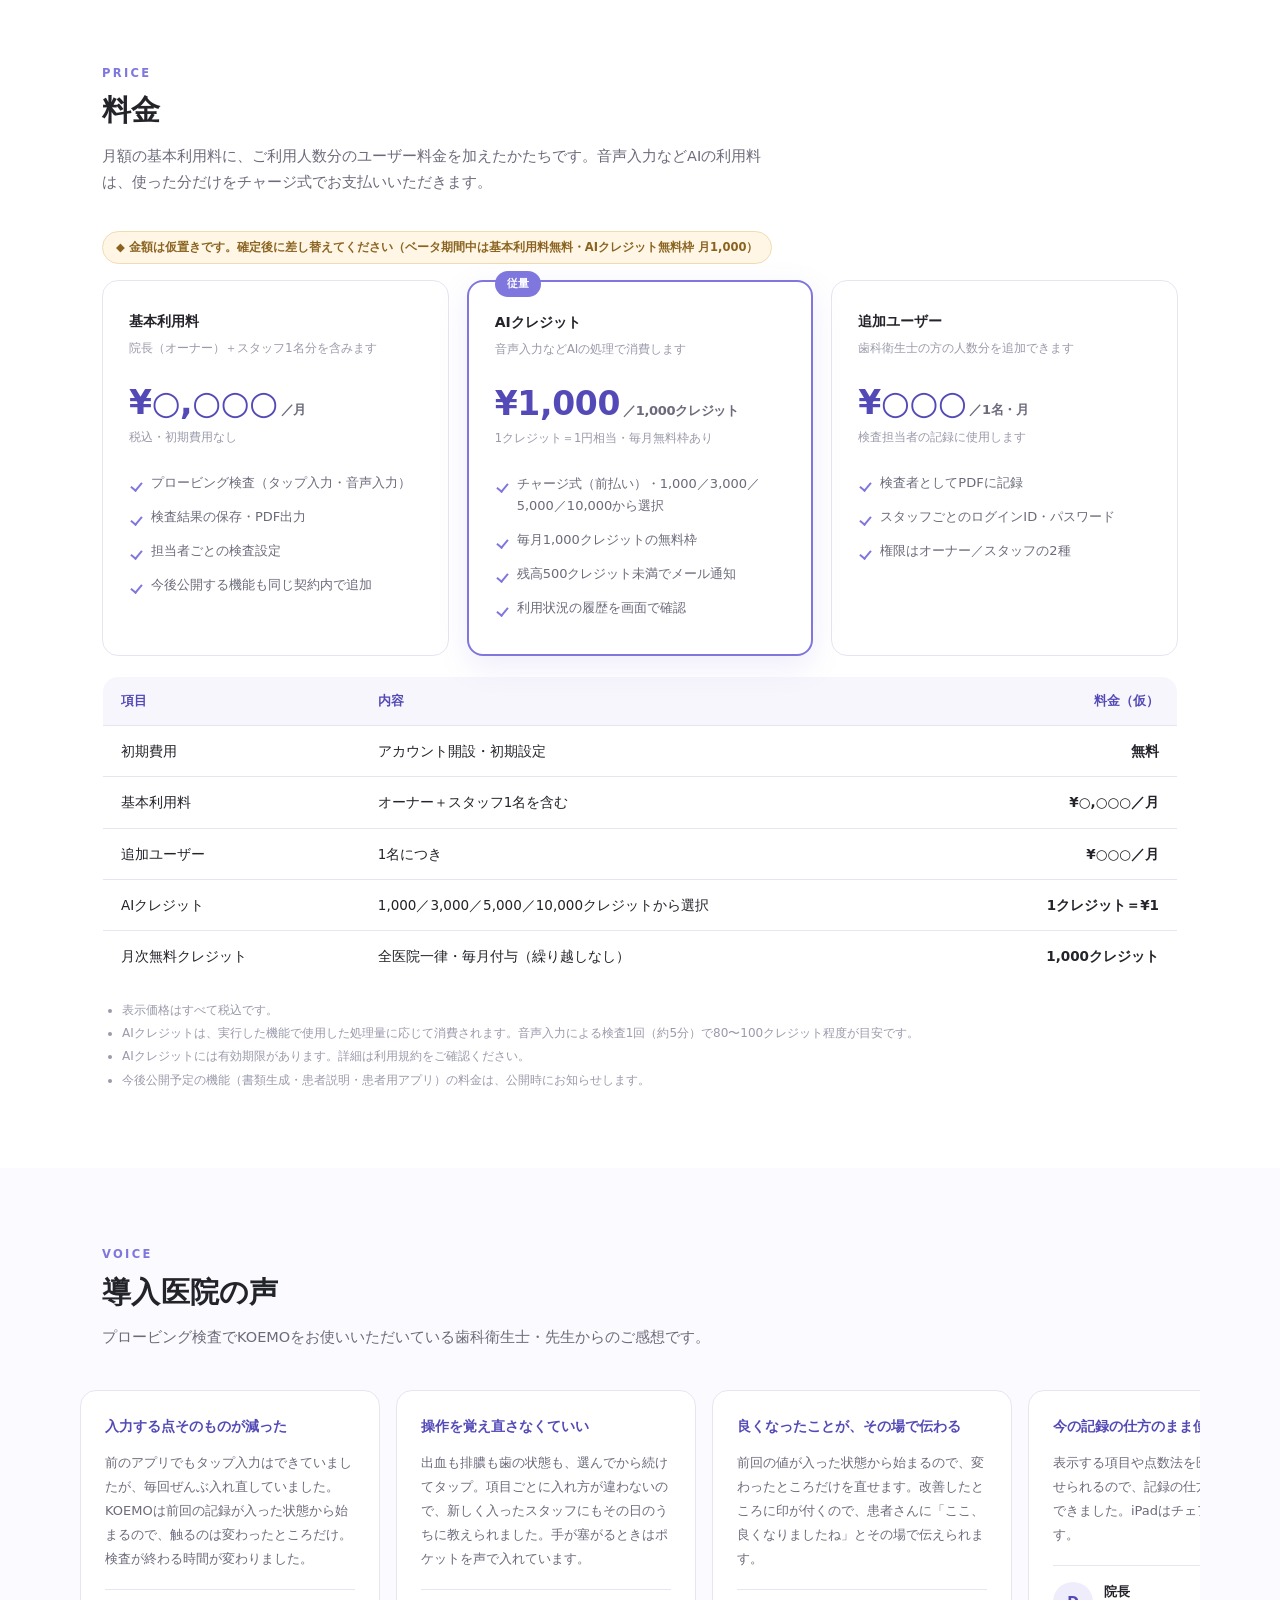
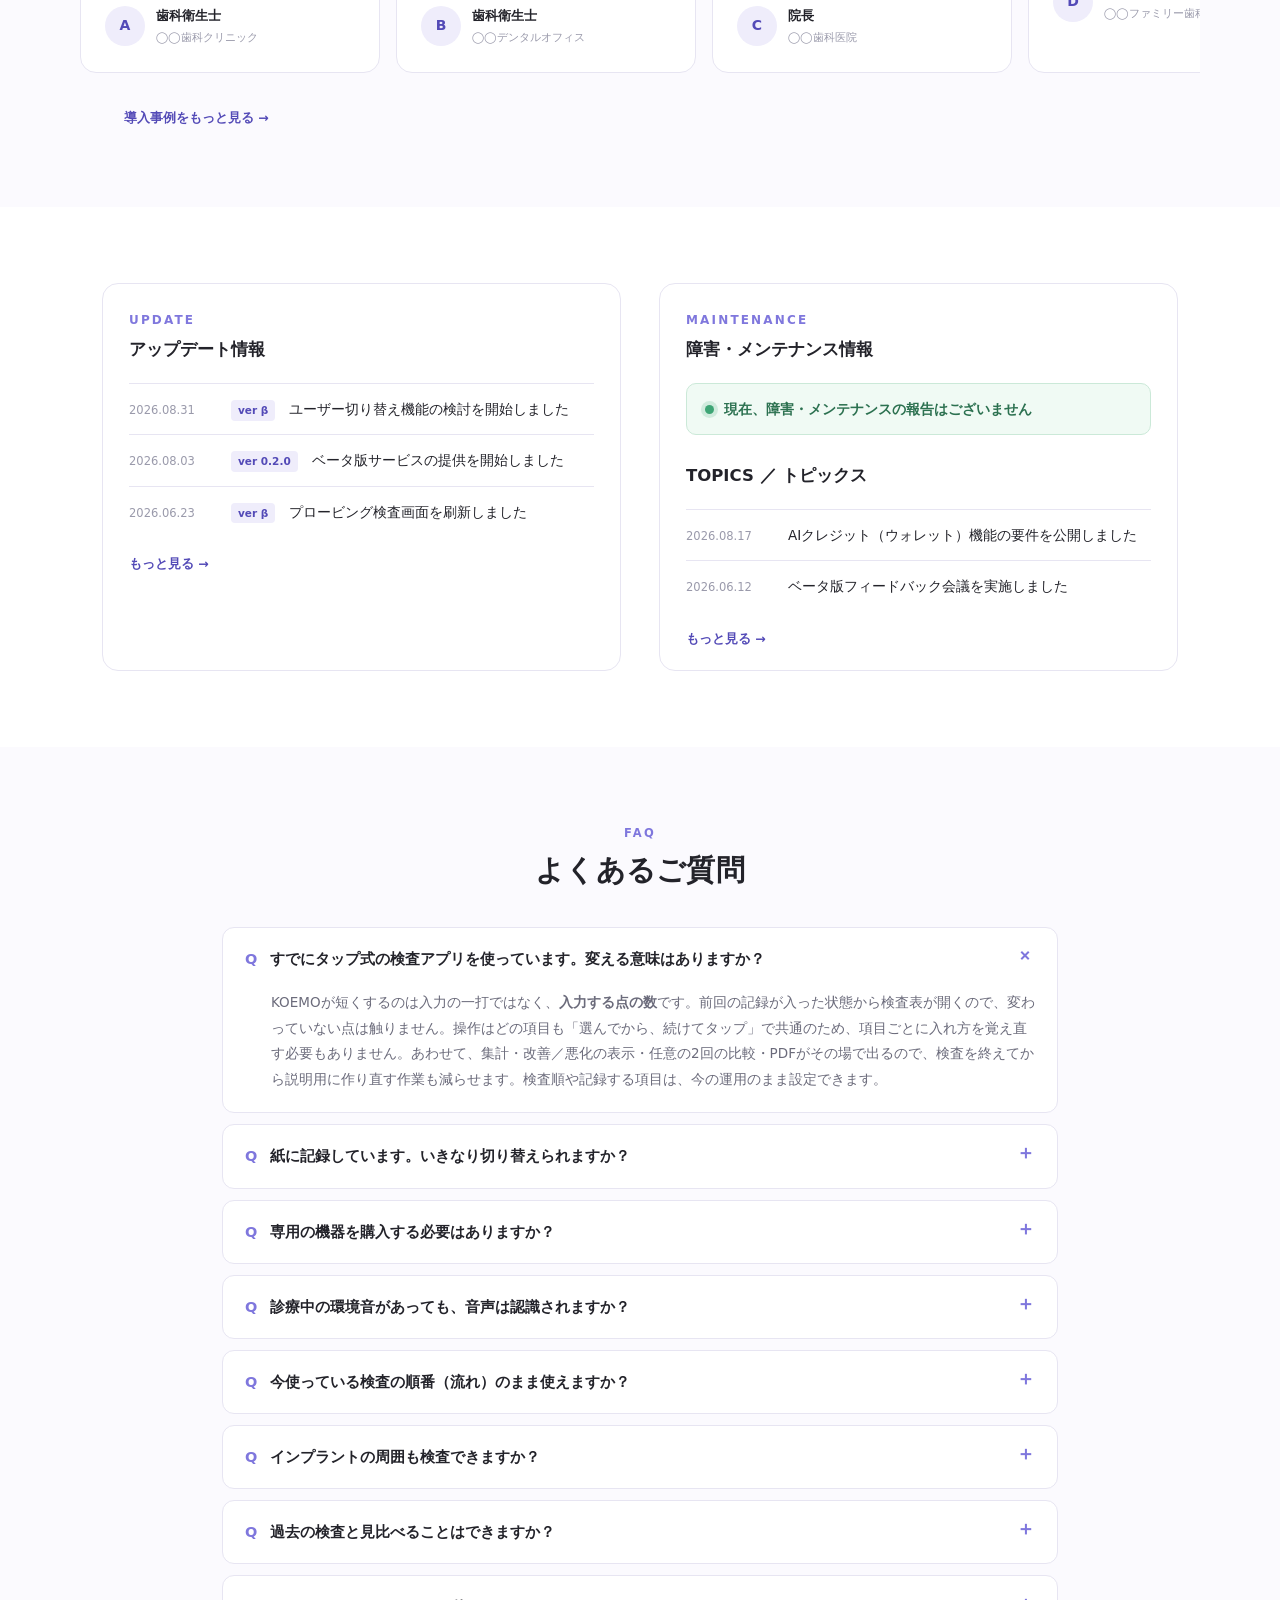
==== commit 57cf53e0: "デモのキャプチャを最新（比較の表示項目切替・保存ボタン廃止・患者名の表記統一）に差し替え、比較セクションの文言を更新 Co-Authored-By: Claude Opus 5 <noreply@an" ====
--- a/index.html
+++ b/index.html
@@ -501,13 +501,13 @@
       <p>前回との比較だけでなく、<b>任意の2回</b>を選んで上下に並べられます。検査表は横長なので、左右ではなく上下に置くことで見比べやすくしました。</p>
     </div>
     <div class="bigshot">
-      <div class="ipad"><img src="img/dm_compare.png" alt="検査の比較画面。2回の検査結果を上下2段に並べ、ポケット・出血・排膿を表示" loading="lazy"></div>
-      <div class="cap">上下2段で比較。出すのはポケット・出血・排膿の3つに絞り、患者さんへの説明にそのまま使えます</div>
+      <div class="ipad"><img src="img/dm_compare.png" alt="検査の比較画面。2回の検査結果を上下2段に並べ、表示する検査項目のボタンで出す行を切り替えられる" loading="lazy"></div>
+      <div class="cap">上下2段で比較。出す項目は上のボタンで切り替えられるので、患者さんへの説明にそのまま使えます</div>
     </div>
     <div class="steps4" style="margin-top:26px">
       <div class="st"><div class="n">1</div><h4>一覧から2回を選ぶ</h4><p>患者の記録一覧で「比較」を押し、見たい検査を2件チェックするだけです。</p><span class="arrow">›</span></div>
       <div class="st"><div class="n">2</div><h4>上下に並ぶ</h4><p>診療日つきで上下に表示。間隔を詰めてあるので、同じ部位を縦に追えます。</p><span class="arrow">›</span></div>
-      <div class="st"><div class="n">3</div><h4>説明に必要な項目だけ</h4><p>プラークや根分岐部は出さず、ポケット・出血・排膿に絞っています。</p><span class="arrow">›</span></div>
+      <div class="st"><div class="n">3</div><h4>説明に必要な項目だけ</h4><p>既定はポケット・出血・排膿。プラークや動揺度も、必要なときだけ足せます。</p><span class="arrow">›</span></div>
       <div class="st"><div class="n">4</div><h4>そのまま印刷</h4><p>比較した状態で印刷し、お渡しすることもできます。</p></div>
     </div>
   </div>
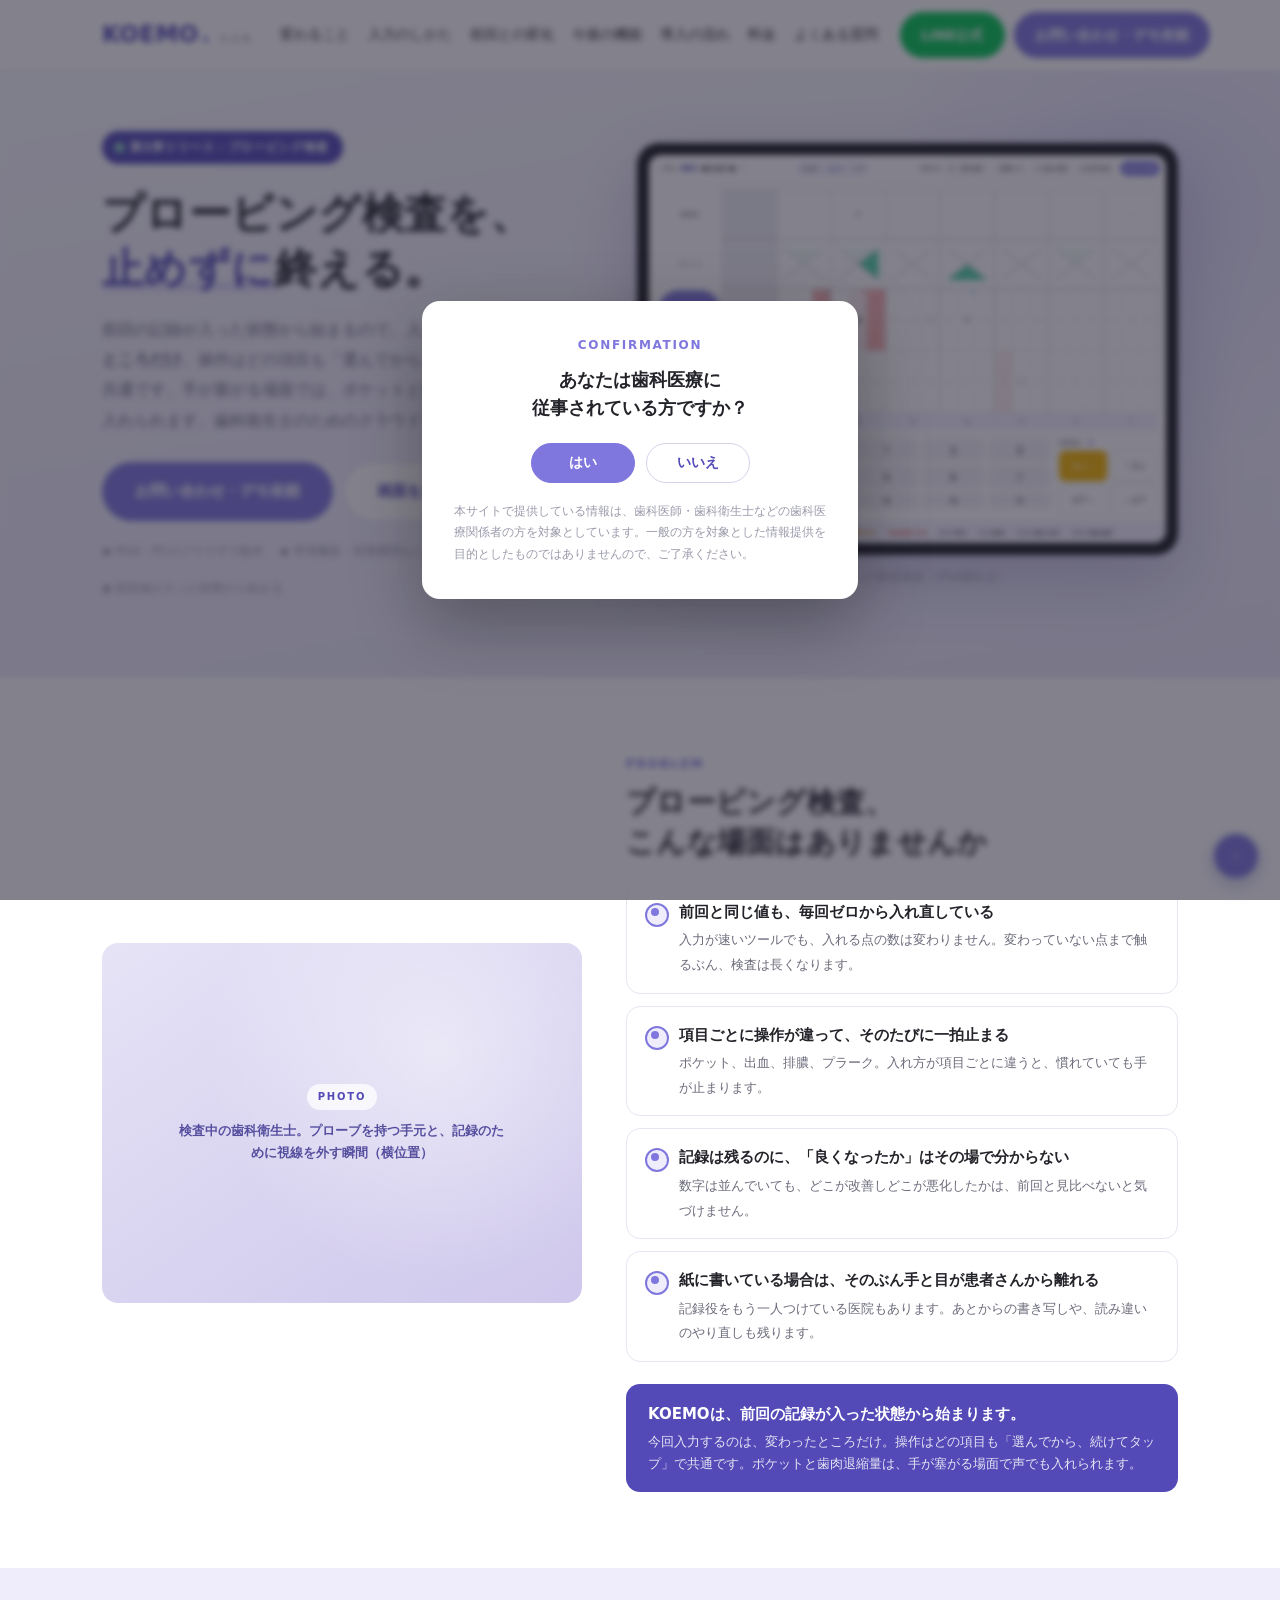
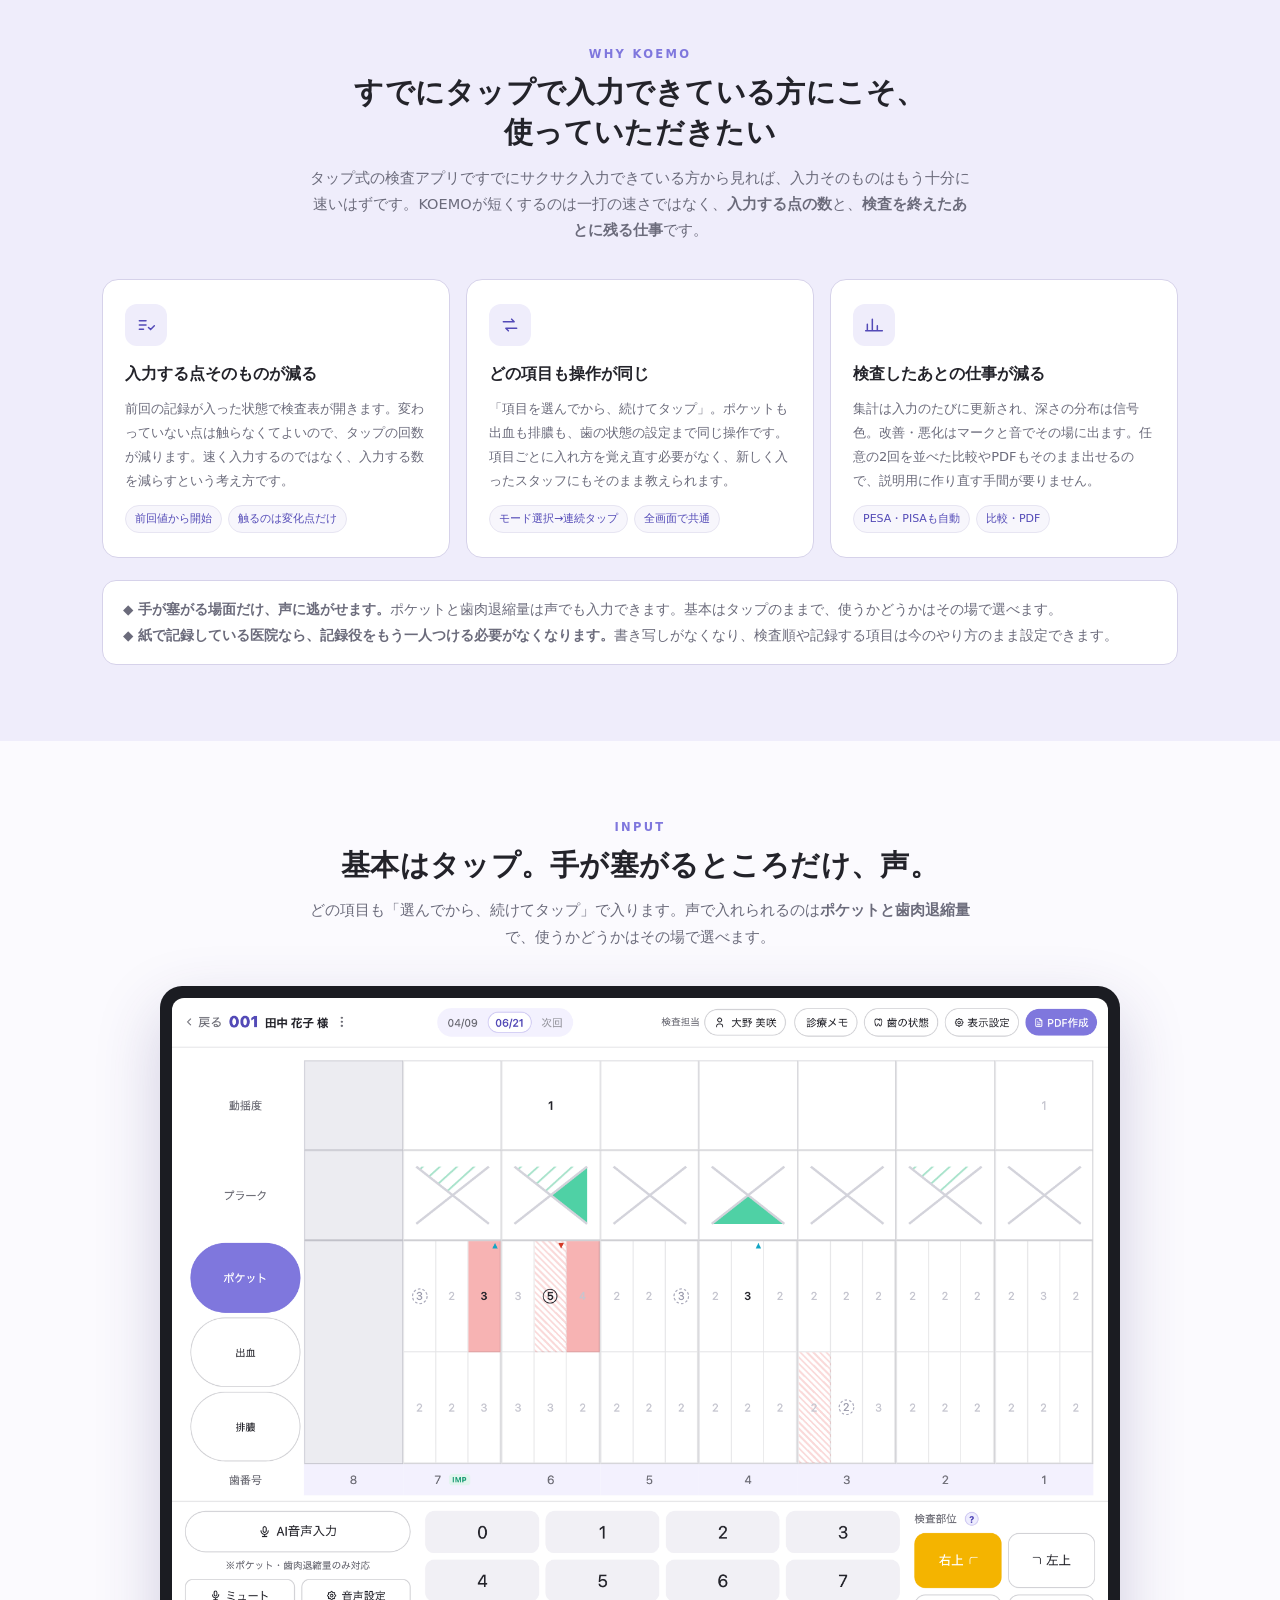
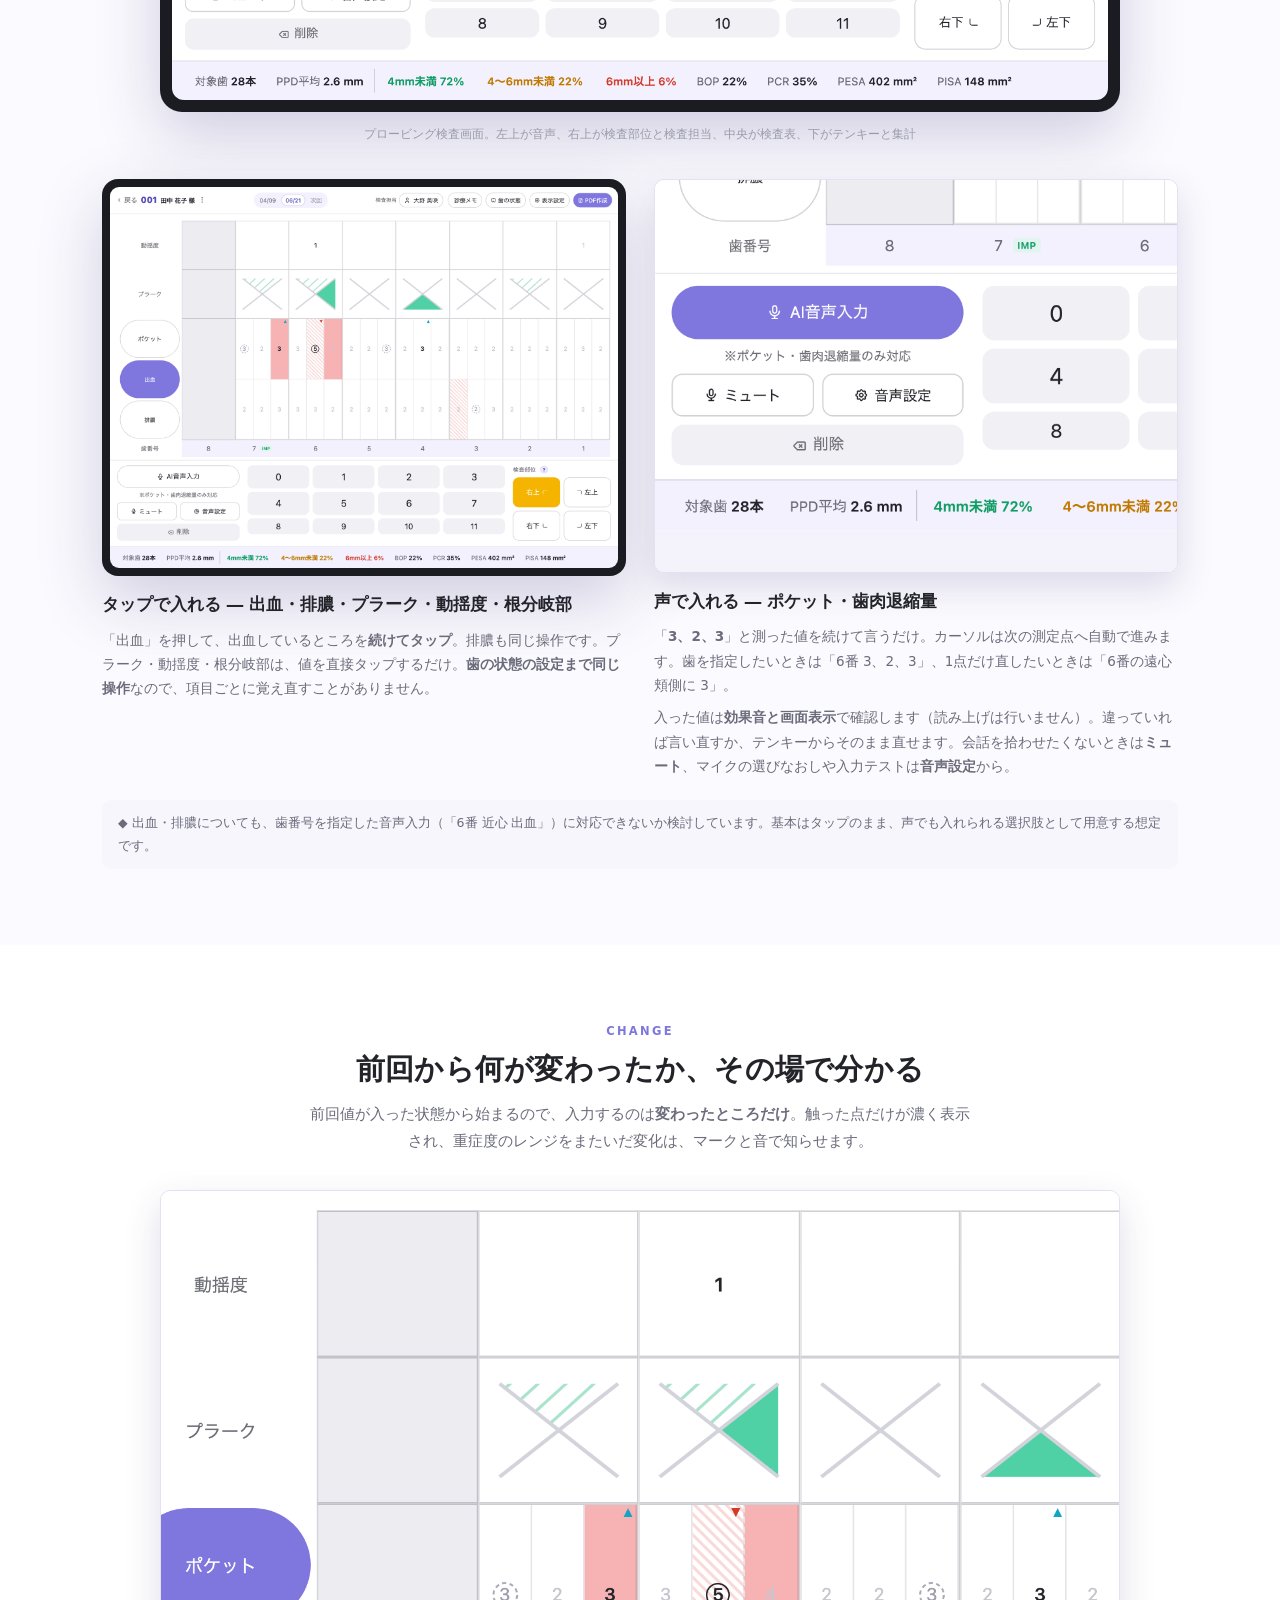
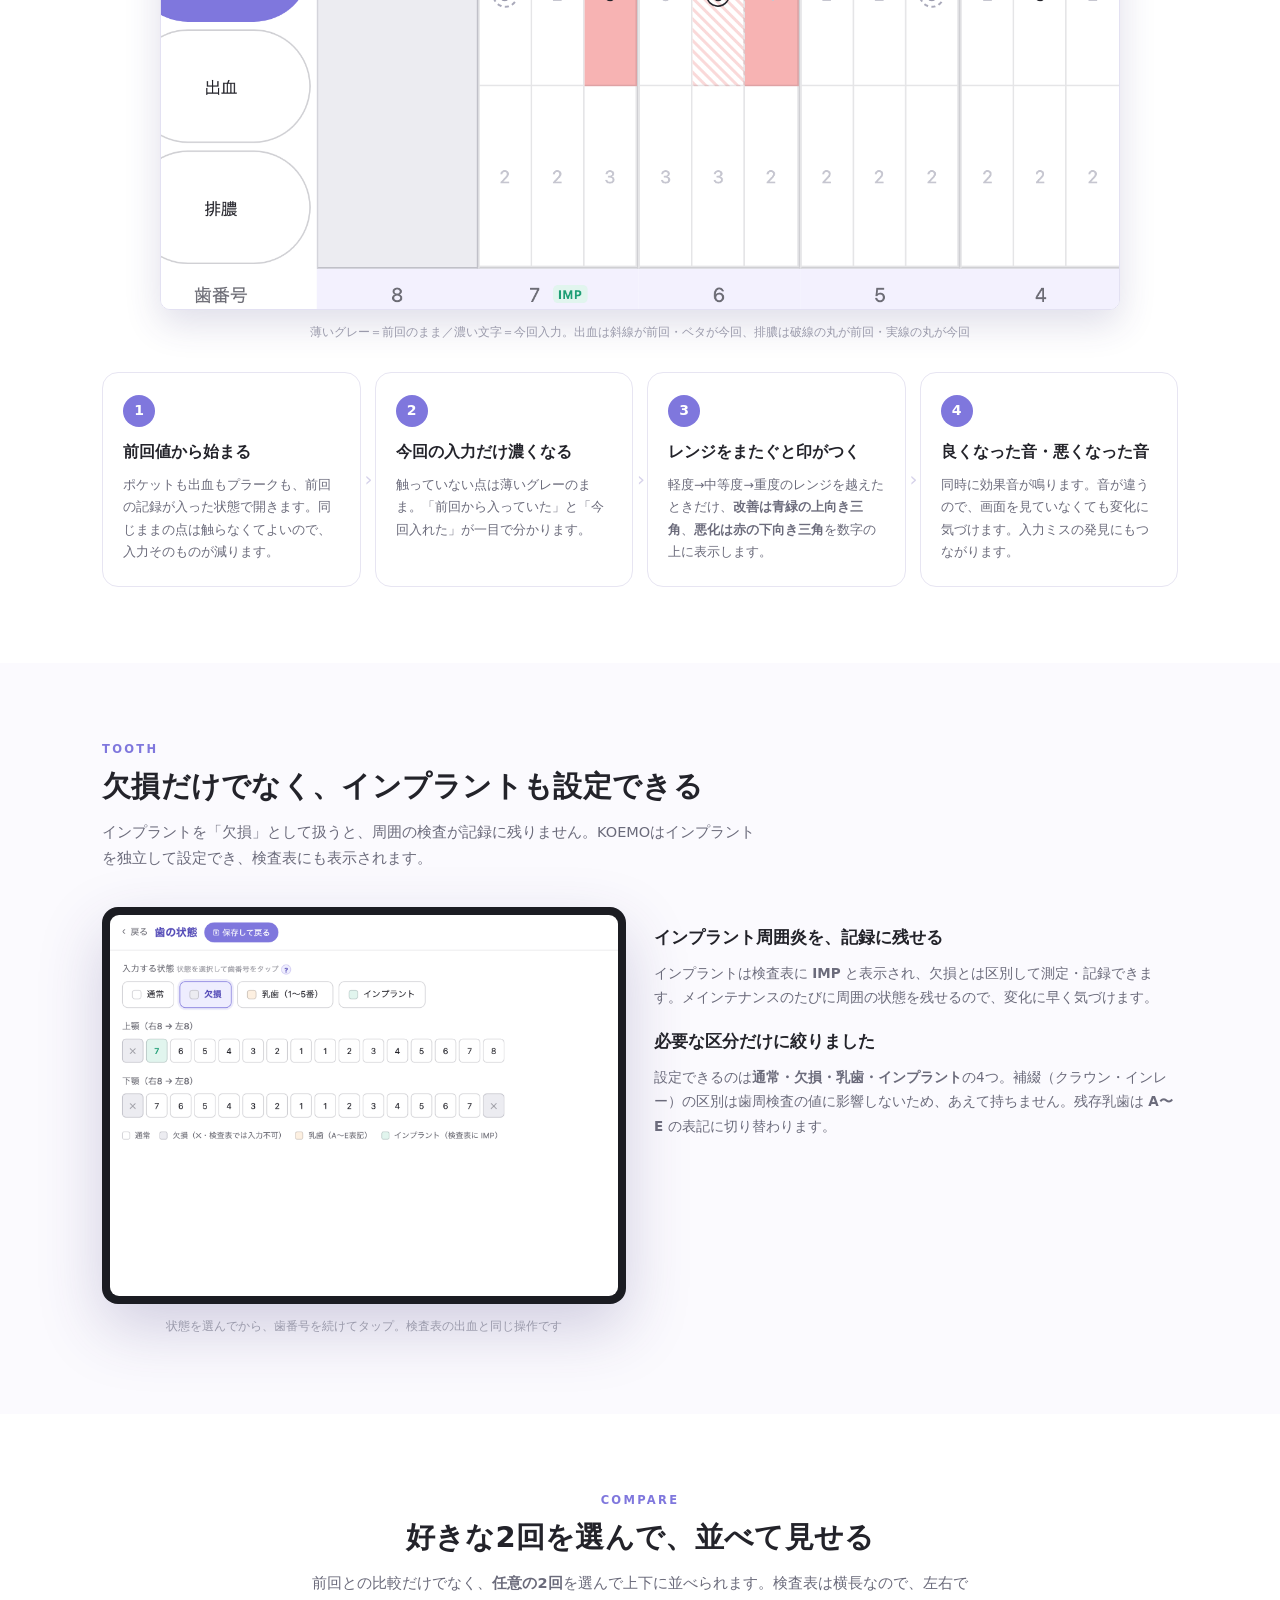
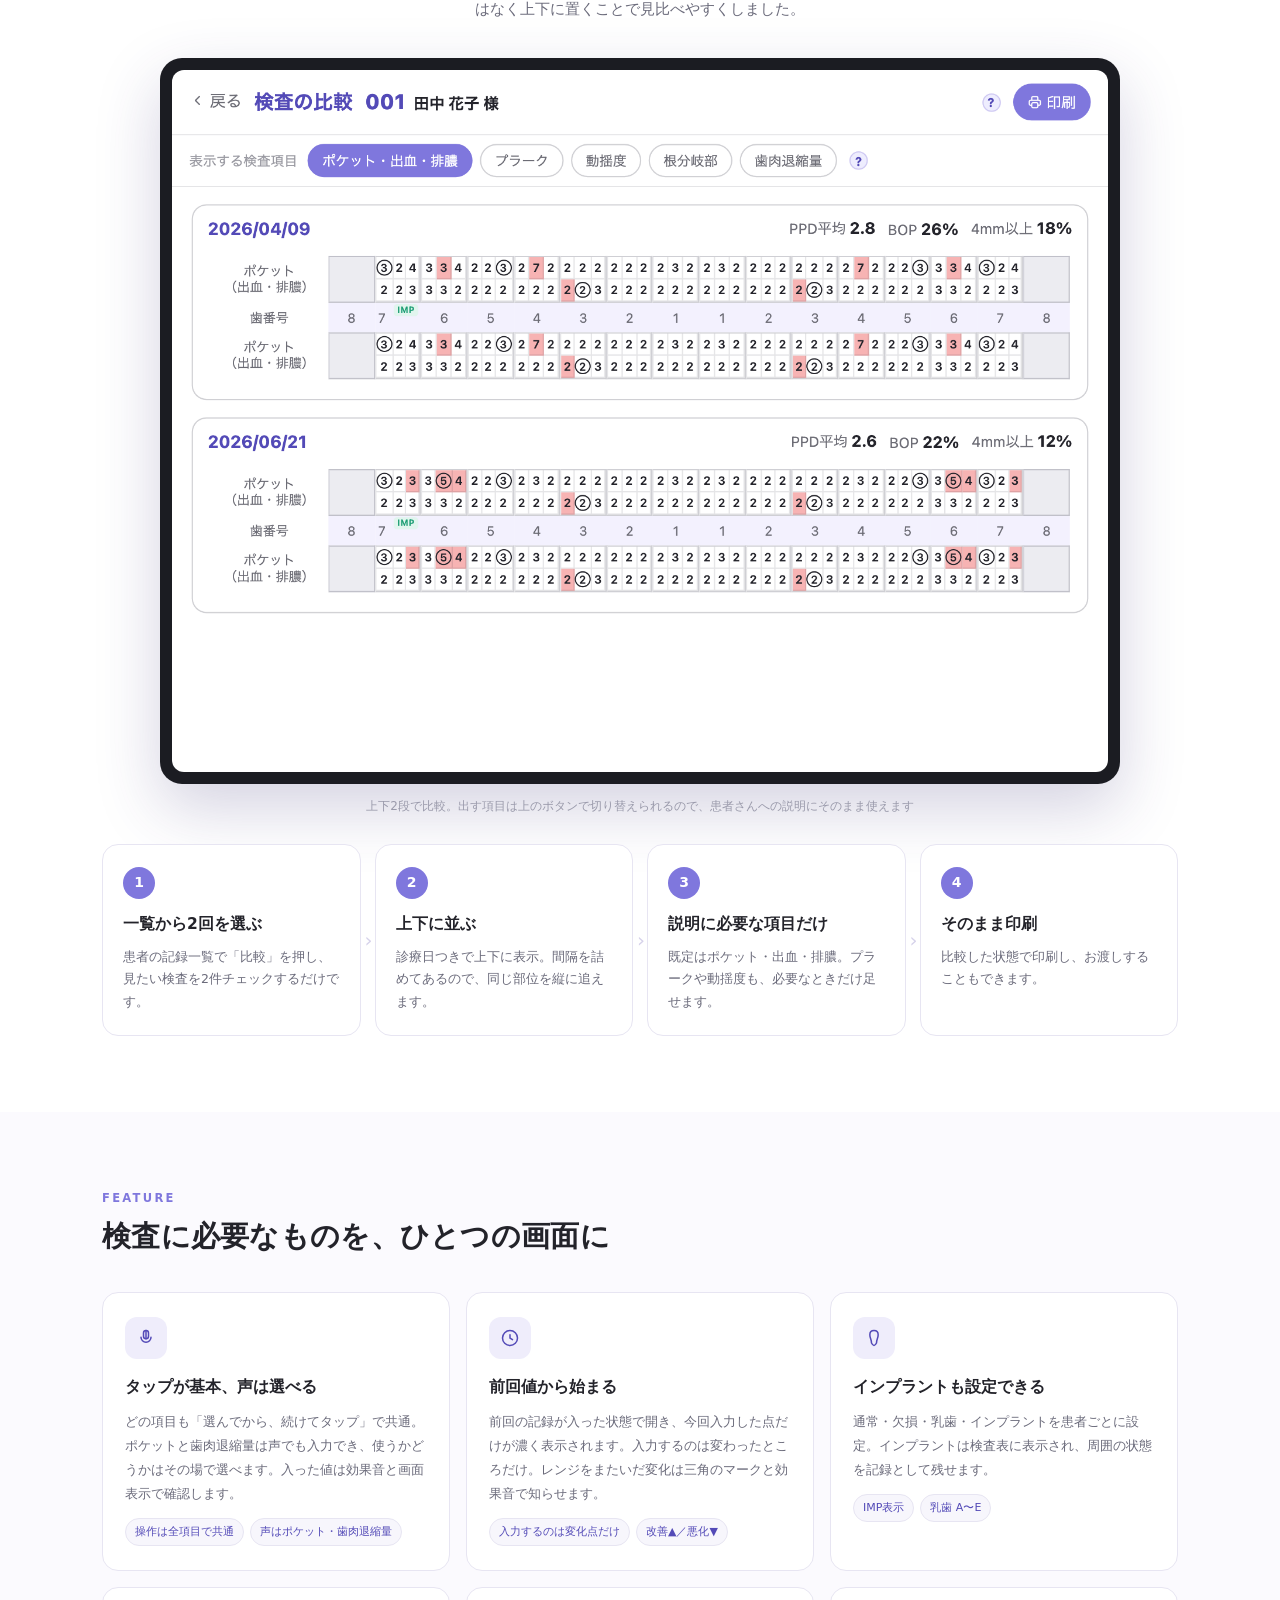
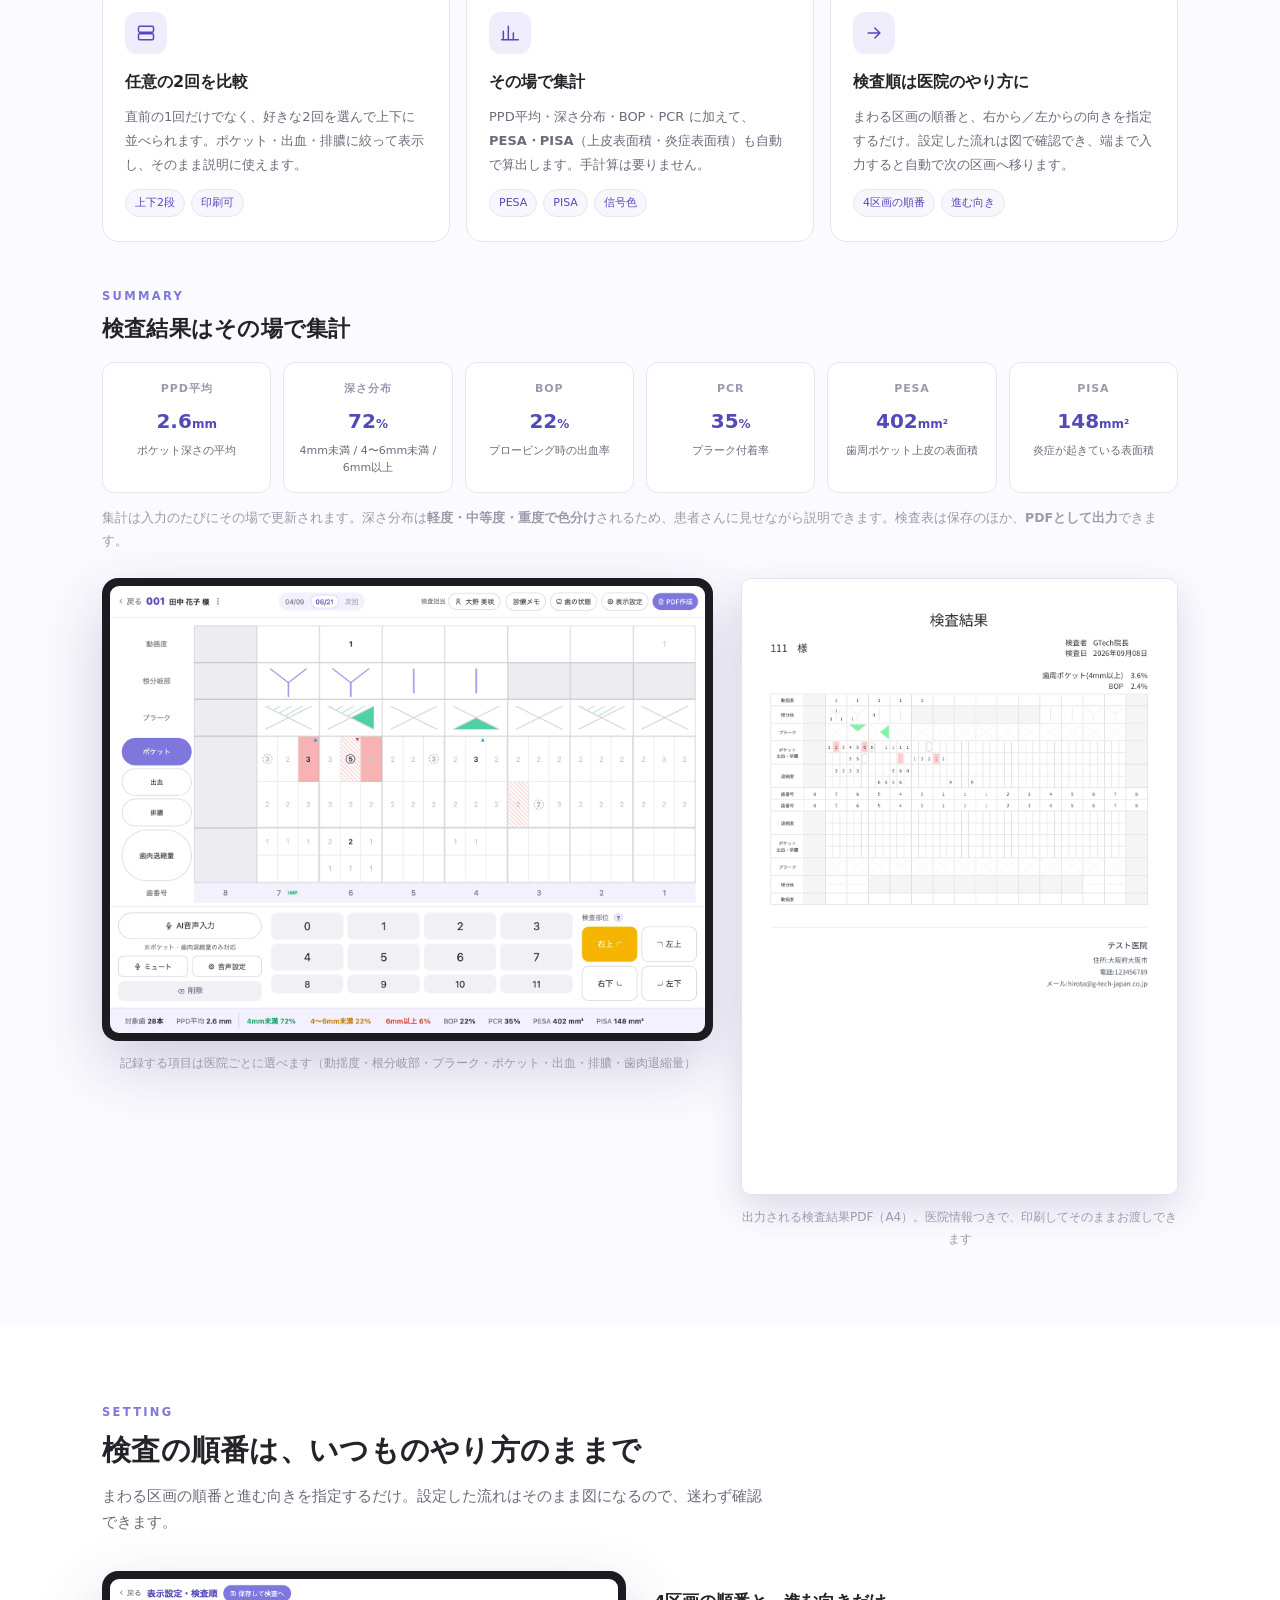
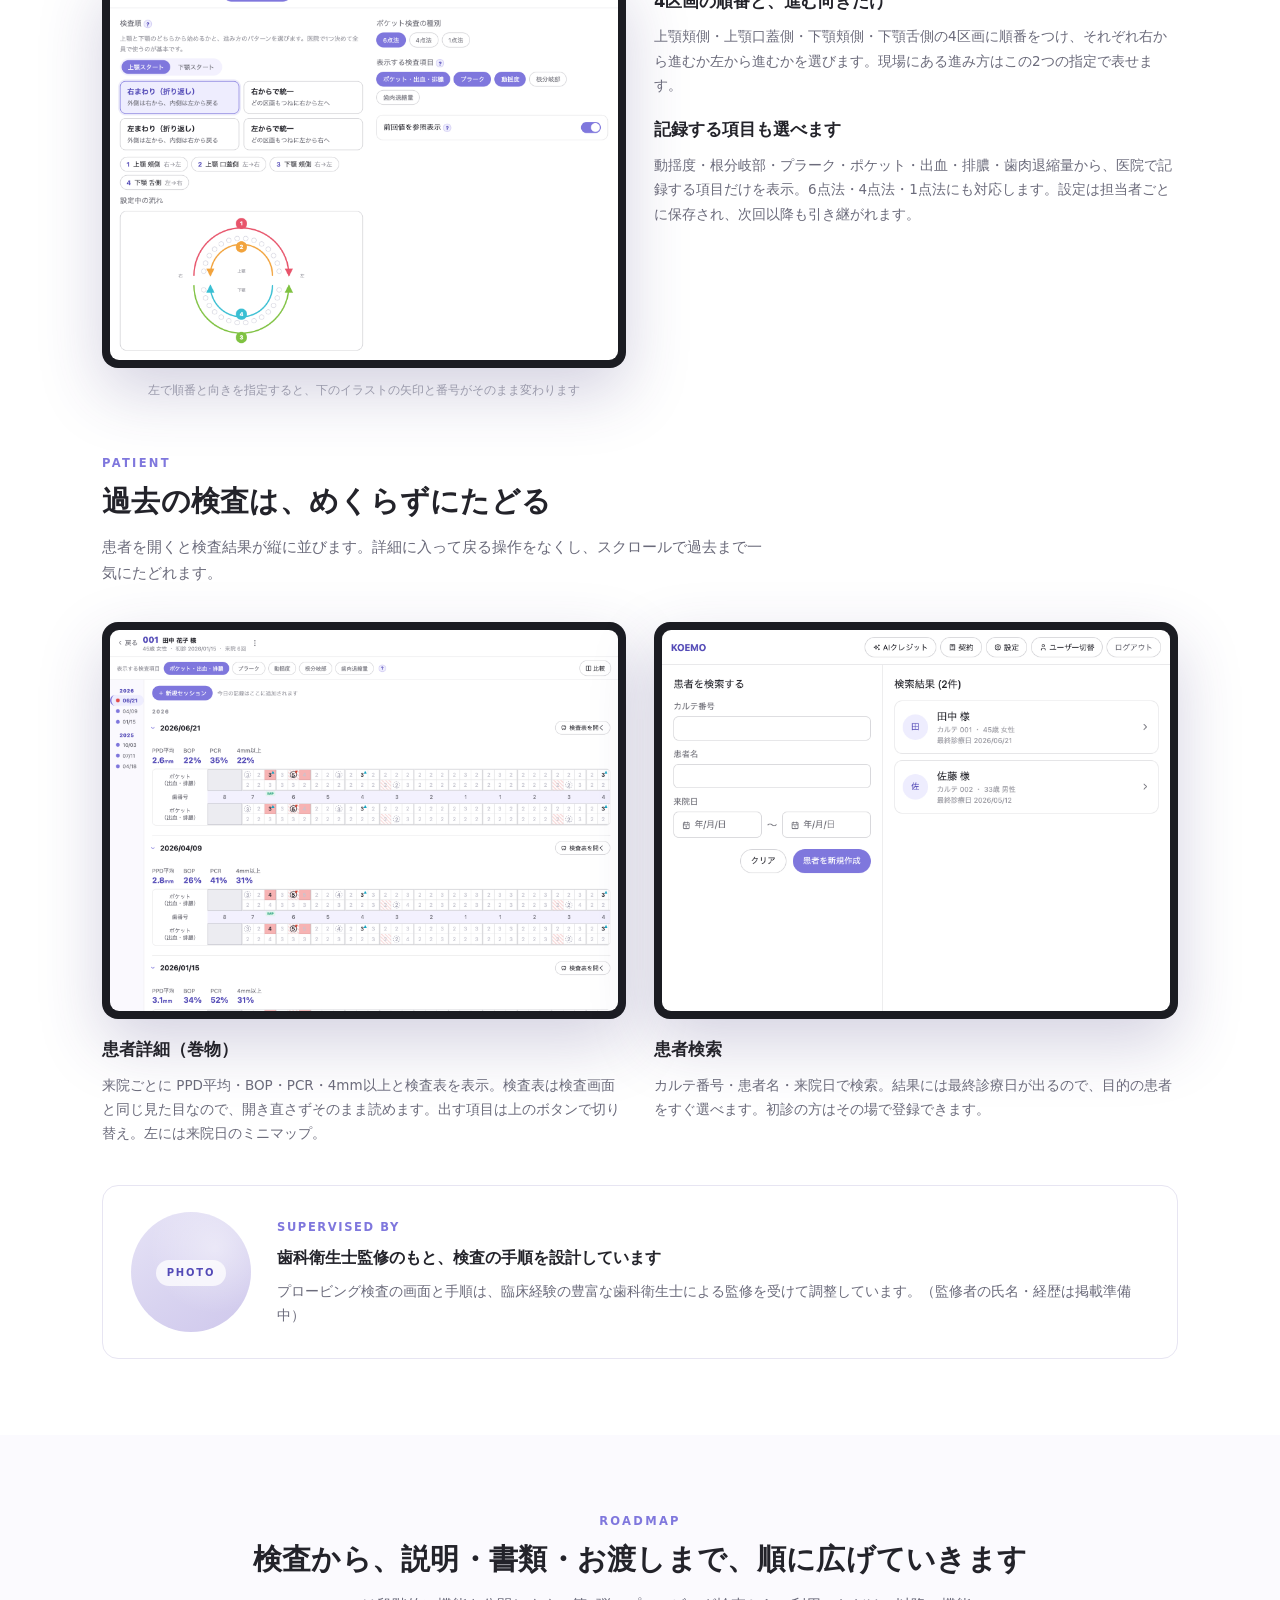
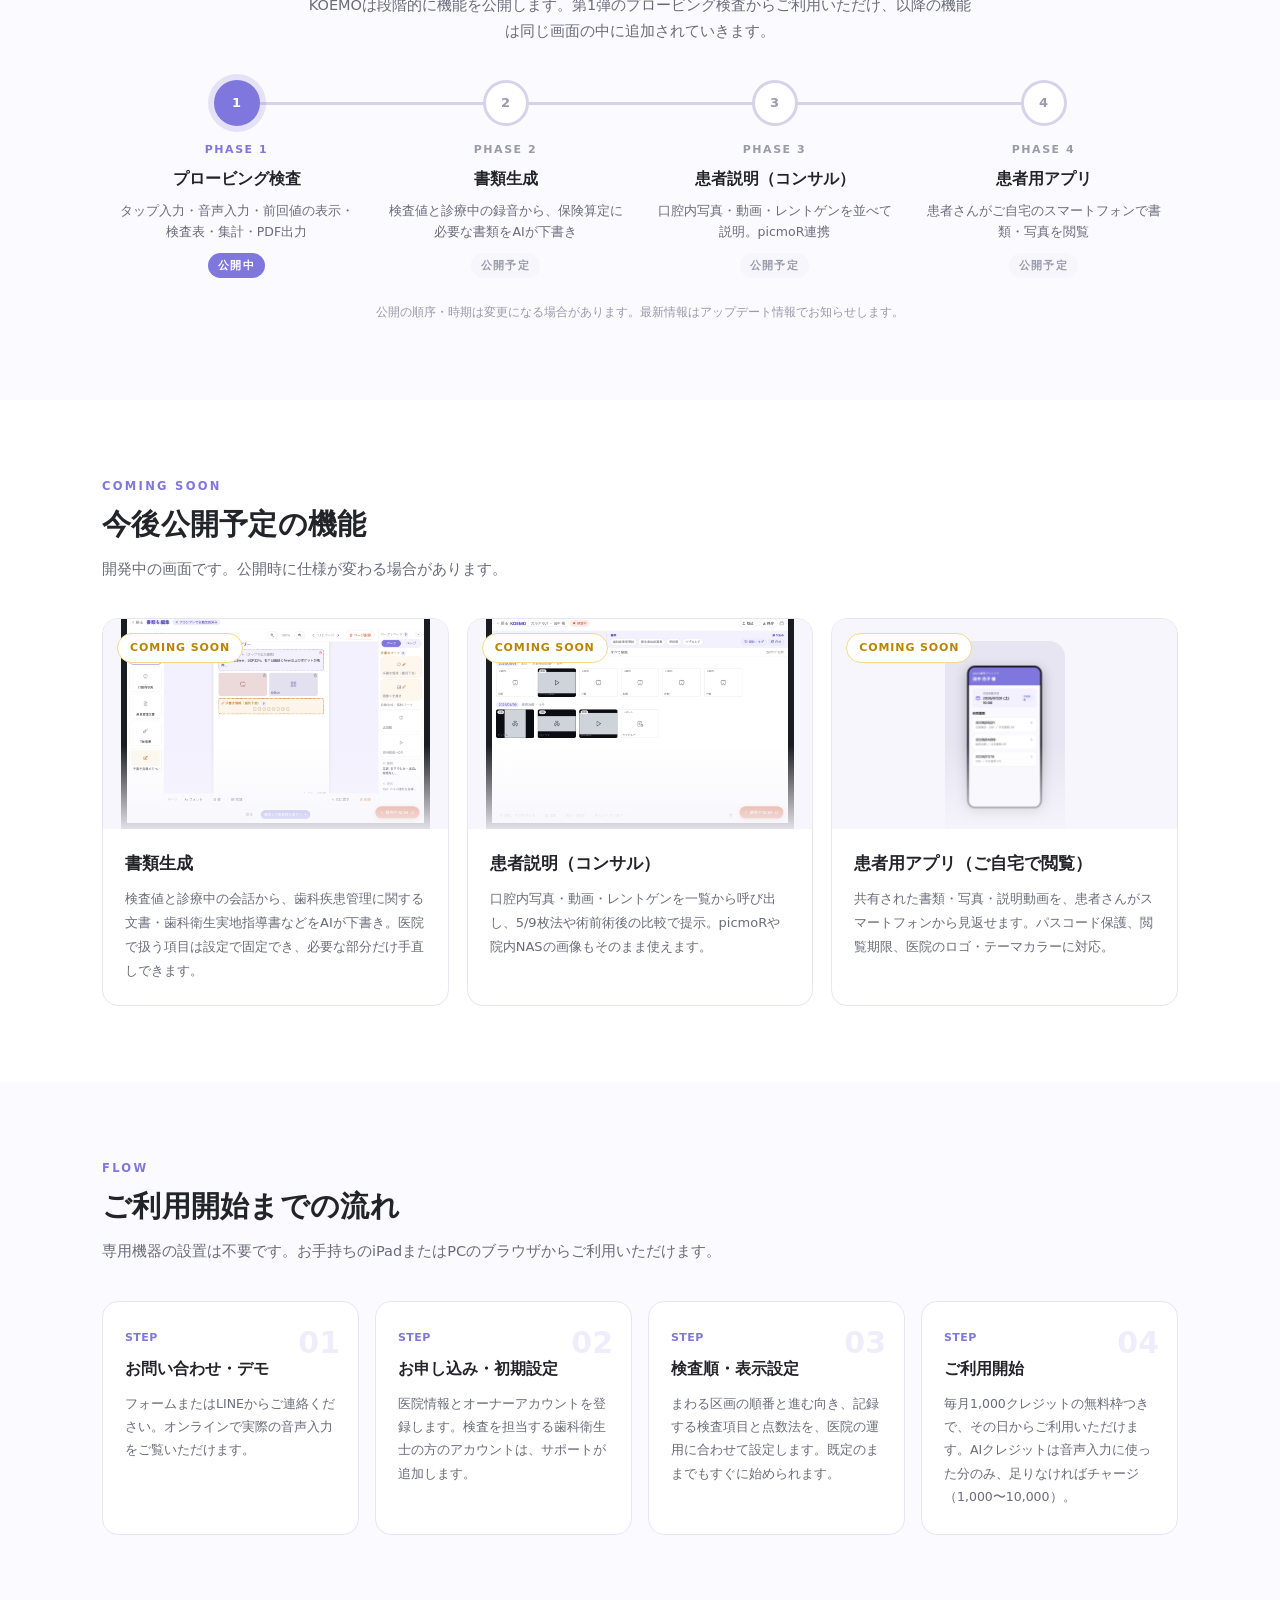
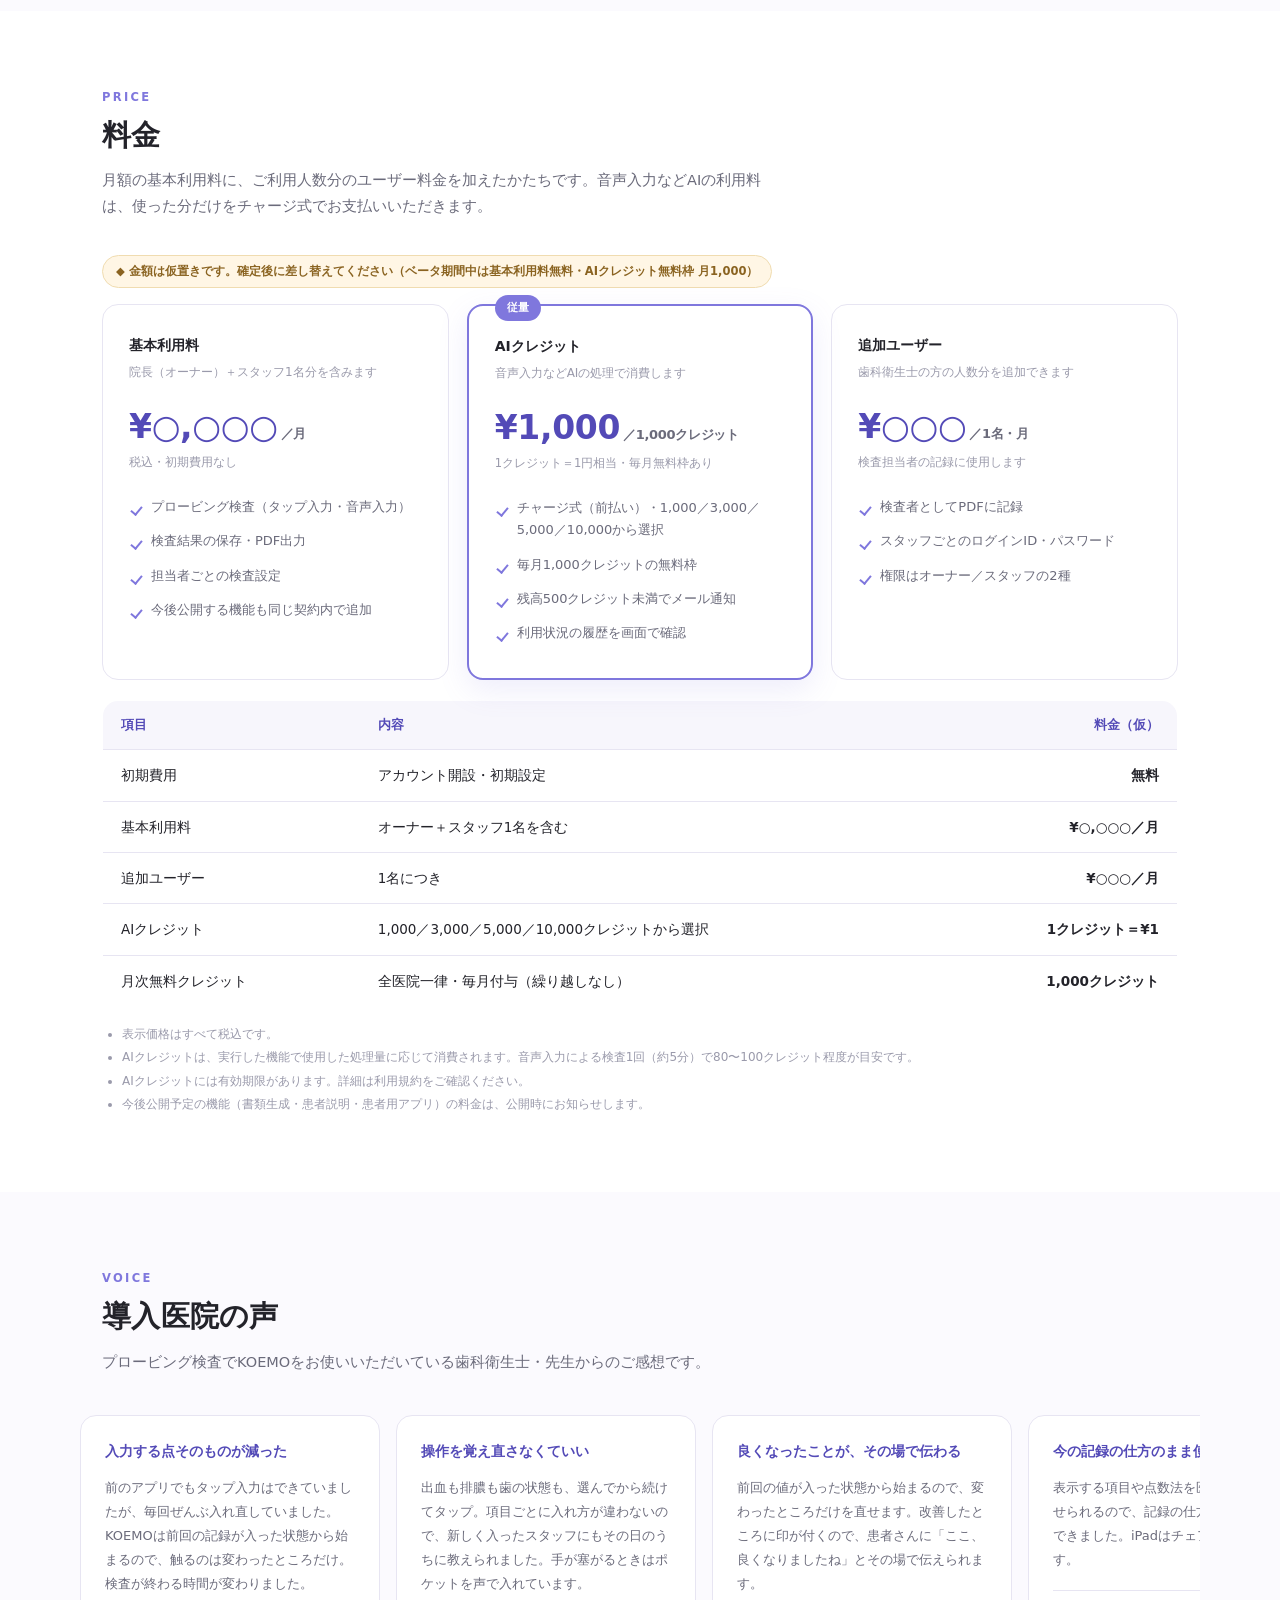
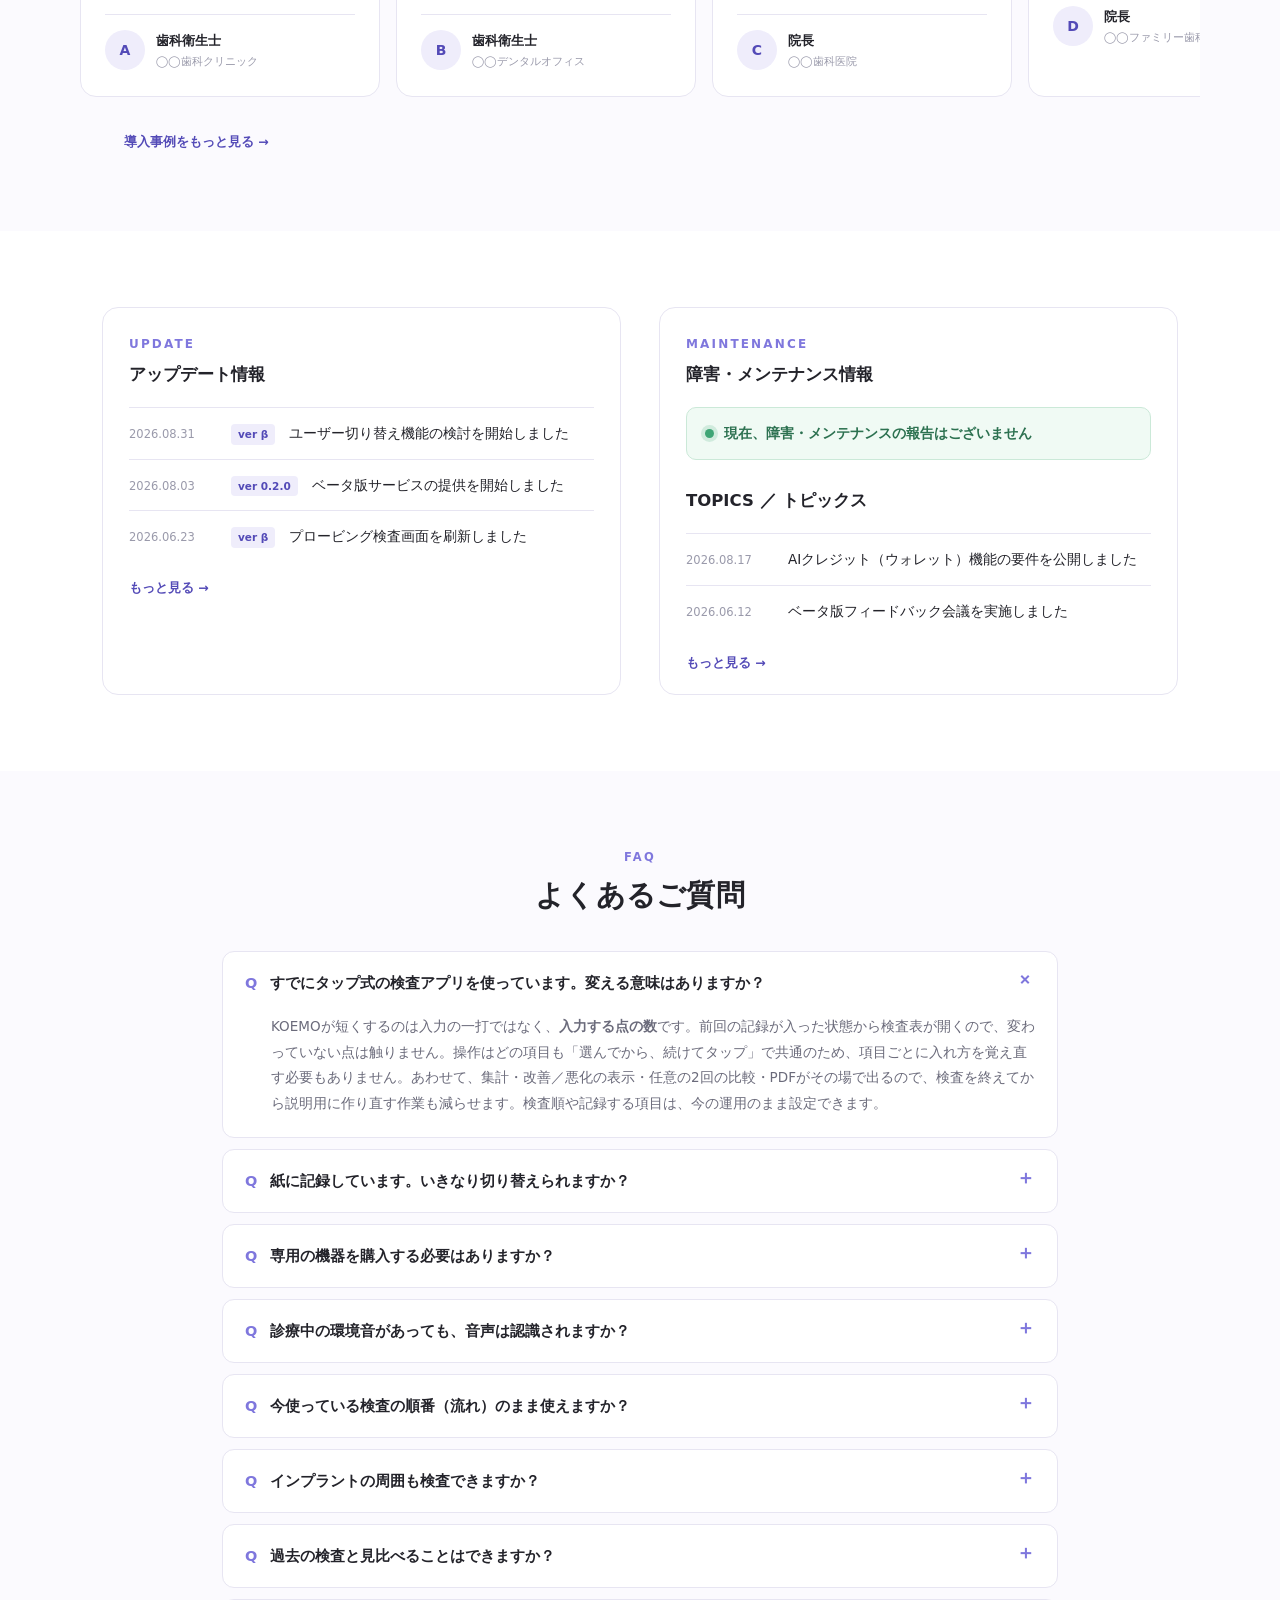
==== commit b694089a: "デモのキャプチャを最新に差し替え、音声まわりの説明を更新 Co-Authored-By: Claude Opus 5 <noreply@anthropic.com>" ====
--- a/index.html
+++ b/index.html
@@ -433,10 +433,10 @@
         <p>「出血」を押して、出血しているところを<b>続けてタップ</b>。排膿も同じ操作です。プラーク・動揺度・根分岐部は、値を直接タップするだけ。<b>歯の状態の設定まで同じ操作</b>なので、項目ごとに覚え直すことがありません。</p>
       </div>
       <div>
-        <div class="pdfshot"><img src="img/dm_voicezoom.png" alt="音声入力をオンにした検査画面の拡大。AI音声入力ボタンと、認識された「右上6番 頬側 3・2・3」の表示" loading="lazy"></div>
+        <div class="pdfshot"><img src="img/dm_voicezoom.png" alt="検査画面の音声まわりの拡大。AI音声入力ボタンと、ミュート・音声設定・削除のボタン" loading="lazy"></div>
         <h4 style="margin-top:14px">声で入れる ― ポケット・歯肉退縮量</h4>
         <p>「<b>3、2、3</b>」と測った値を続けて言うだけ。カーソルは次の測定点へ自動で進みます。歯を指定したいときは「6番 3、2、3」、1点だけ直したいときは「6番の遠心頬側に 3」。</p>
-        <p style="margin-top:8px">入った値は<b>効果音と画面表示</b>で確認します（読み上げは行いません）。違っていれば言い直すか、テンキーからそのまま直せます。</p>
+        <p style="margin-top:8px">入った値は<b>効果音と画面表示</b>で確認します（読み上げは行いません）。違っていれば言い直すか、テンキーからそのまま直せます。会話を拾わせたくないときは<b>ミュート</b>、マイクの選びなおしや入力テストは<b>音声設定</b>から。</p>
       </div>
     </div>
 
@@ -572,7 +572,7 @@
       <p style="font-size:12.5px;color:var(--hint);margin:14px 0 0">集計は入力のたびにその場で更新されます。深さ分布は<b>軽度・中等度・重度で色分け</b>されるため、患者さんに見せながら説明できます。検査表は保存のほか、<b>PDFとして出力</b>できます。</p>
       <div class="shotgrid">
         <div>
-          <div class="ipad sm"><img src="img/dm_probing_rec.png" alt="全項目を表示した検査画面。動揺度・根分岐部・プラーク・ポケット・出血・排膿・歯肉退縮量" loading="lazy"></div>
+          <div class="ipad sm"><img src="img/dm_probing_rec.png" alt="全項目を表示した検査画面。動揺度・根分岐部・プラーク・ポケット（出血・排膿）・歯肉退縮量" loading="lazy"></div>
           <div class="cap">記録する項目は医院ごとに選べます（動揺度・根分岐部・プラーク・ポケット・出血・排膿・歯肉退縮量）</div>
         </div>
         <div>
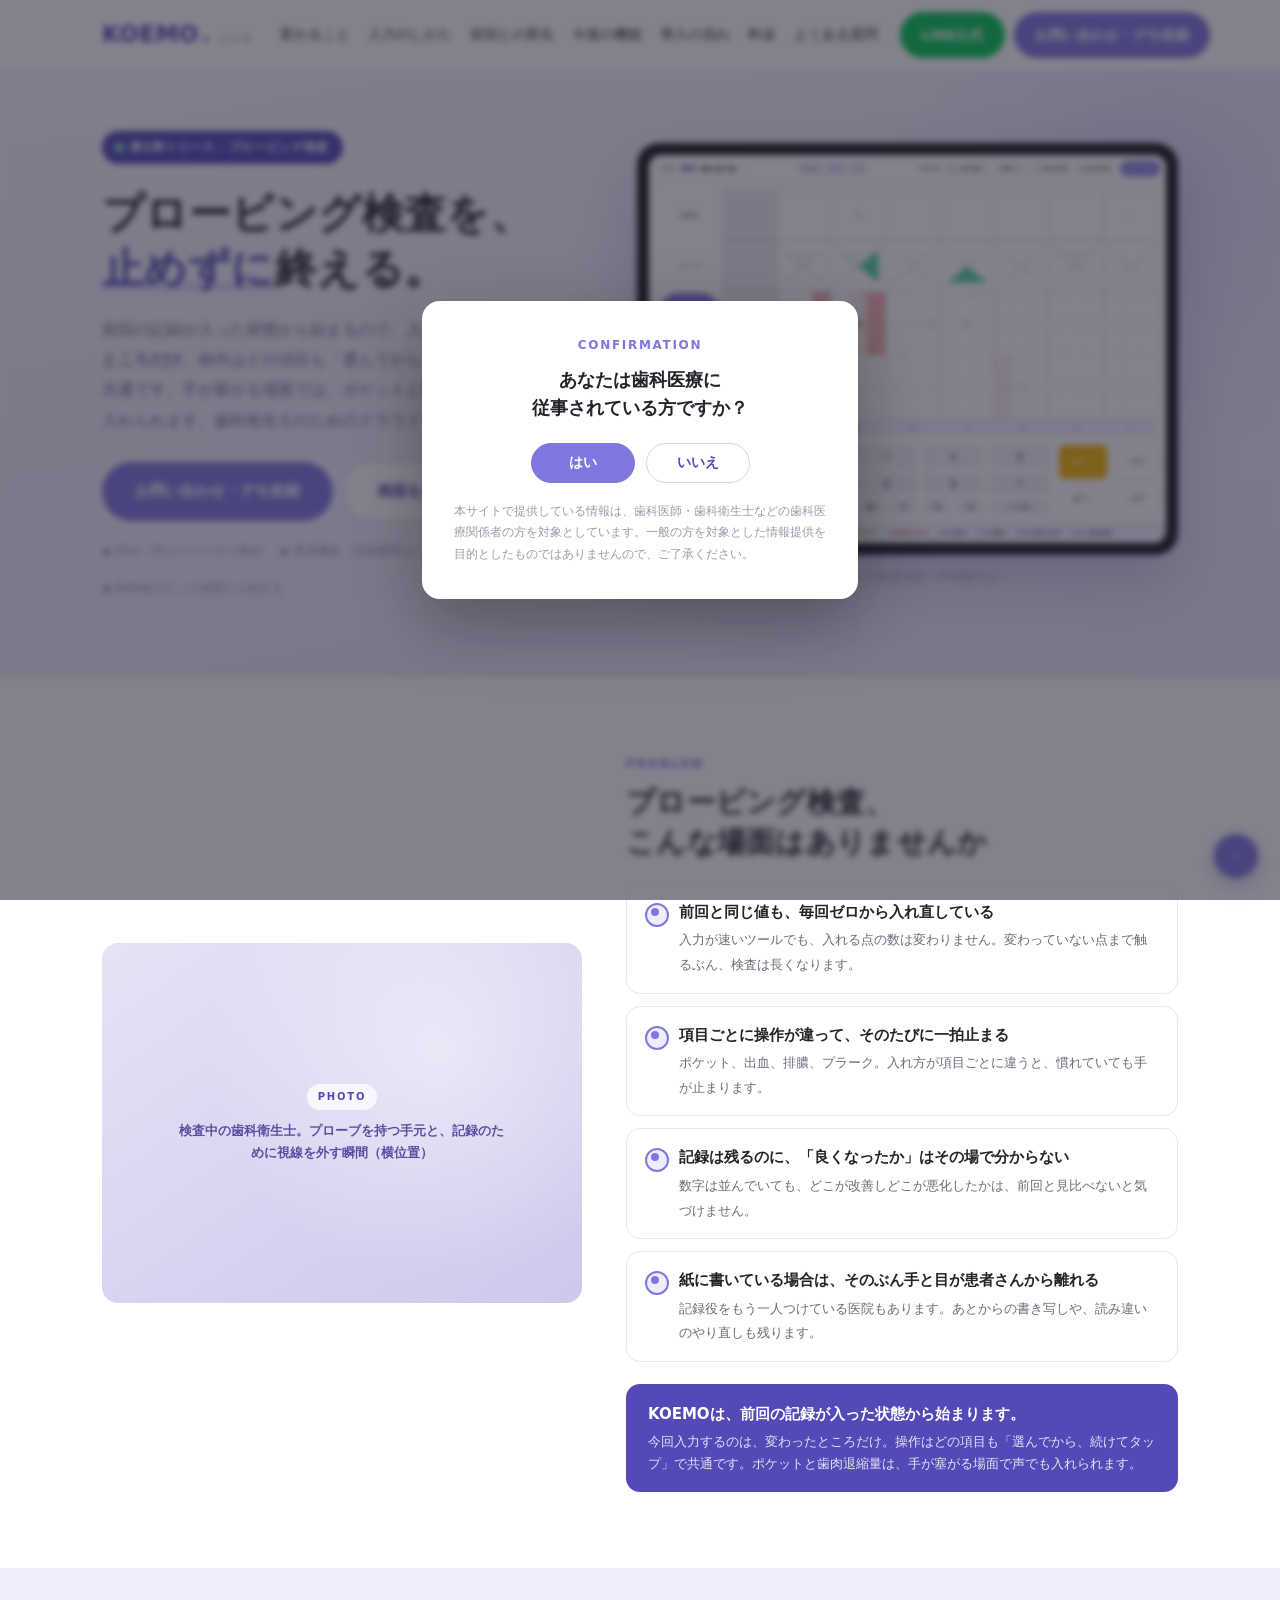
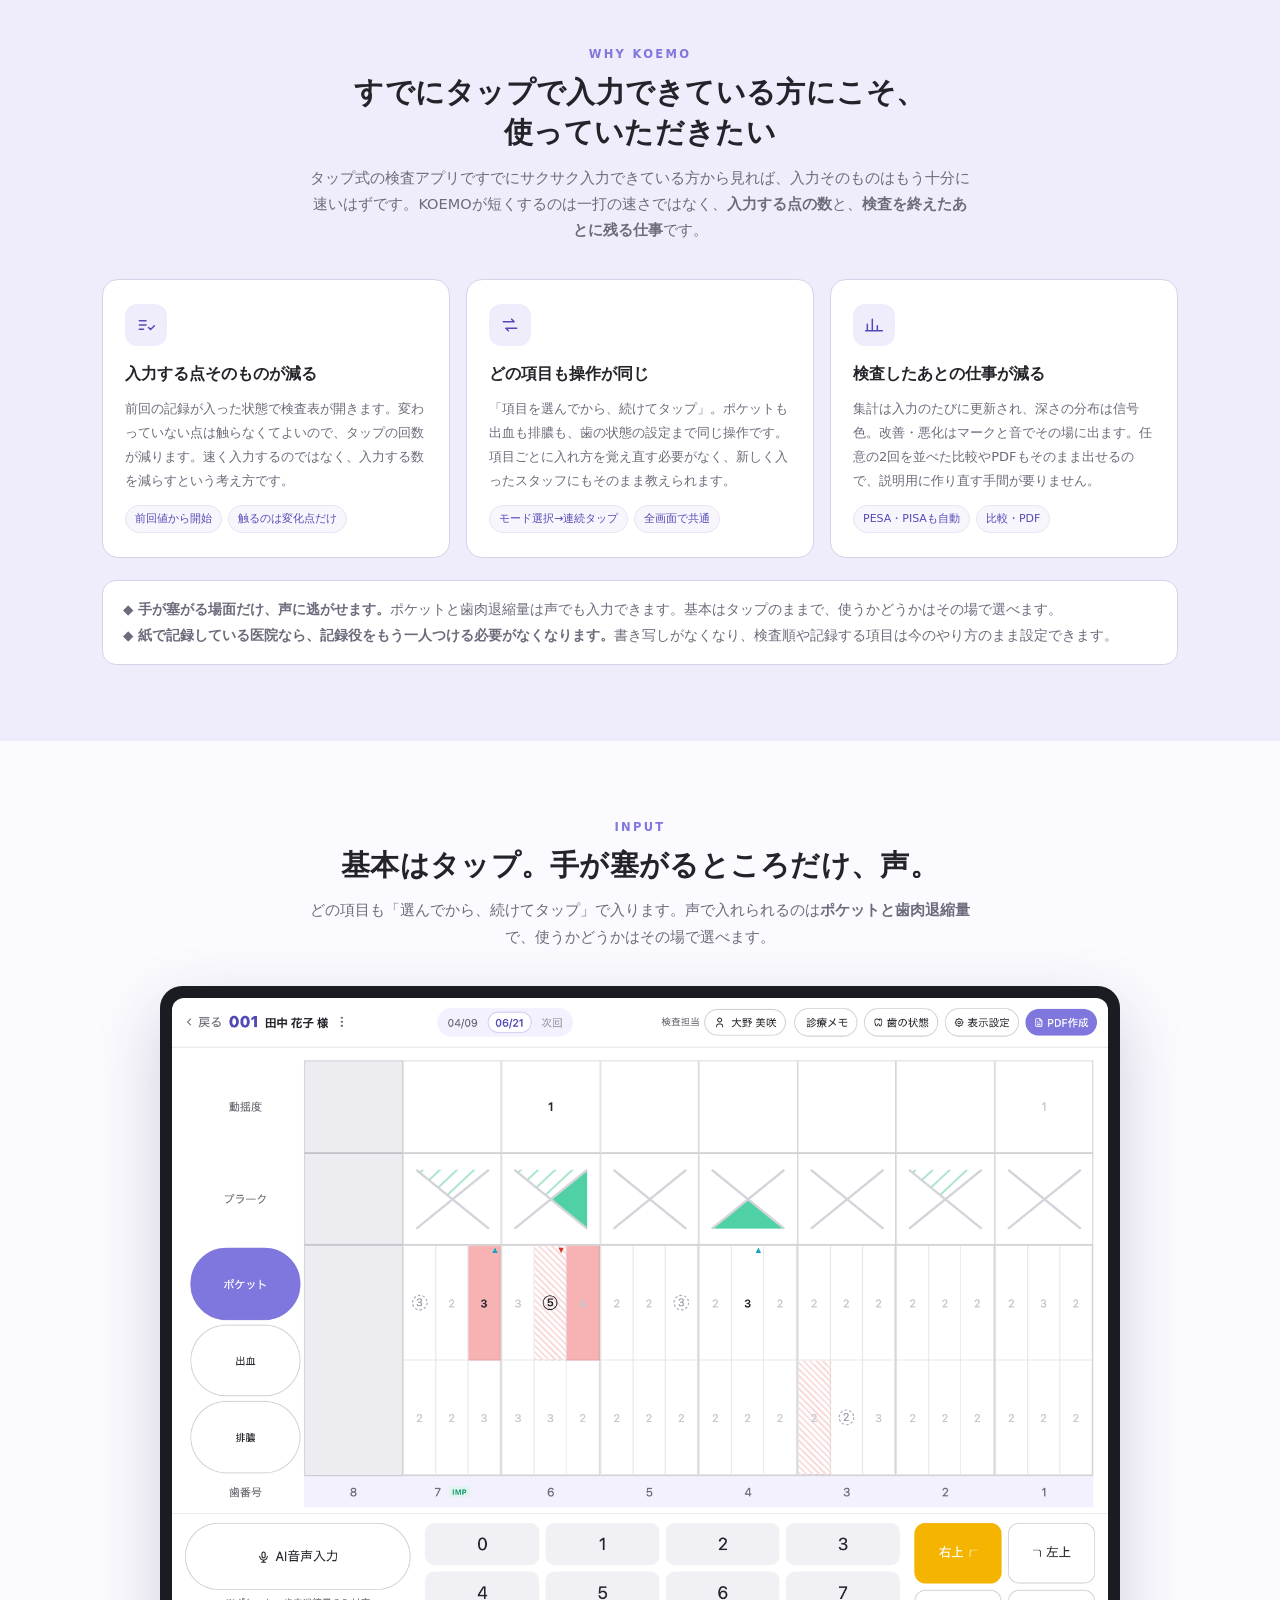
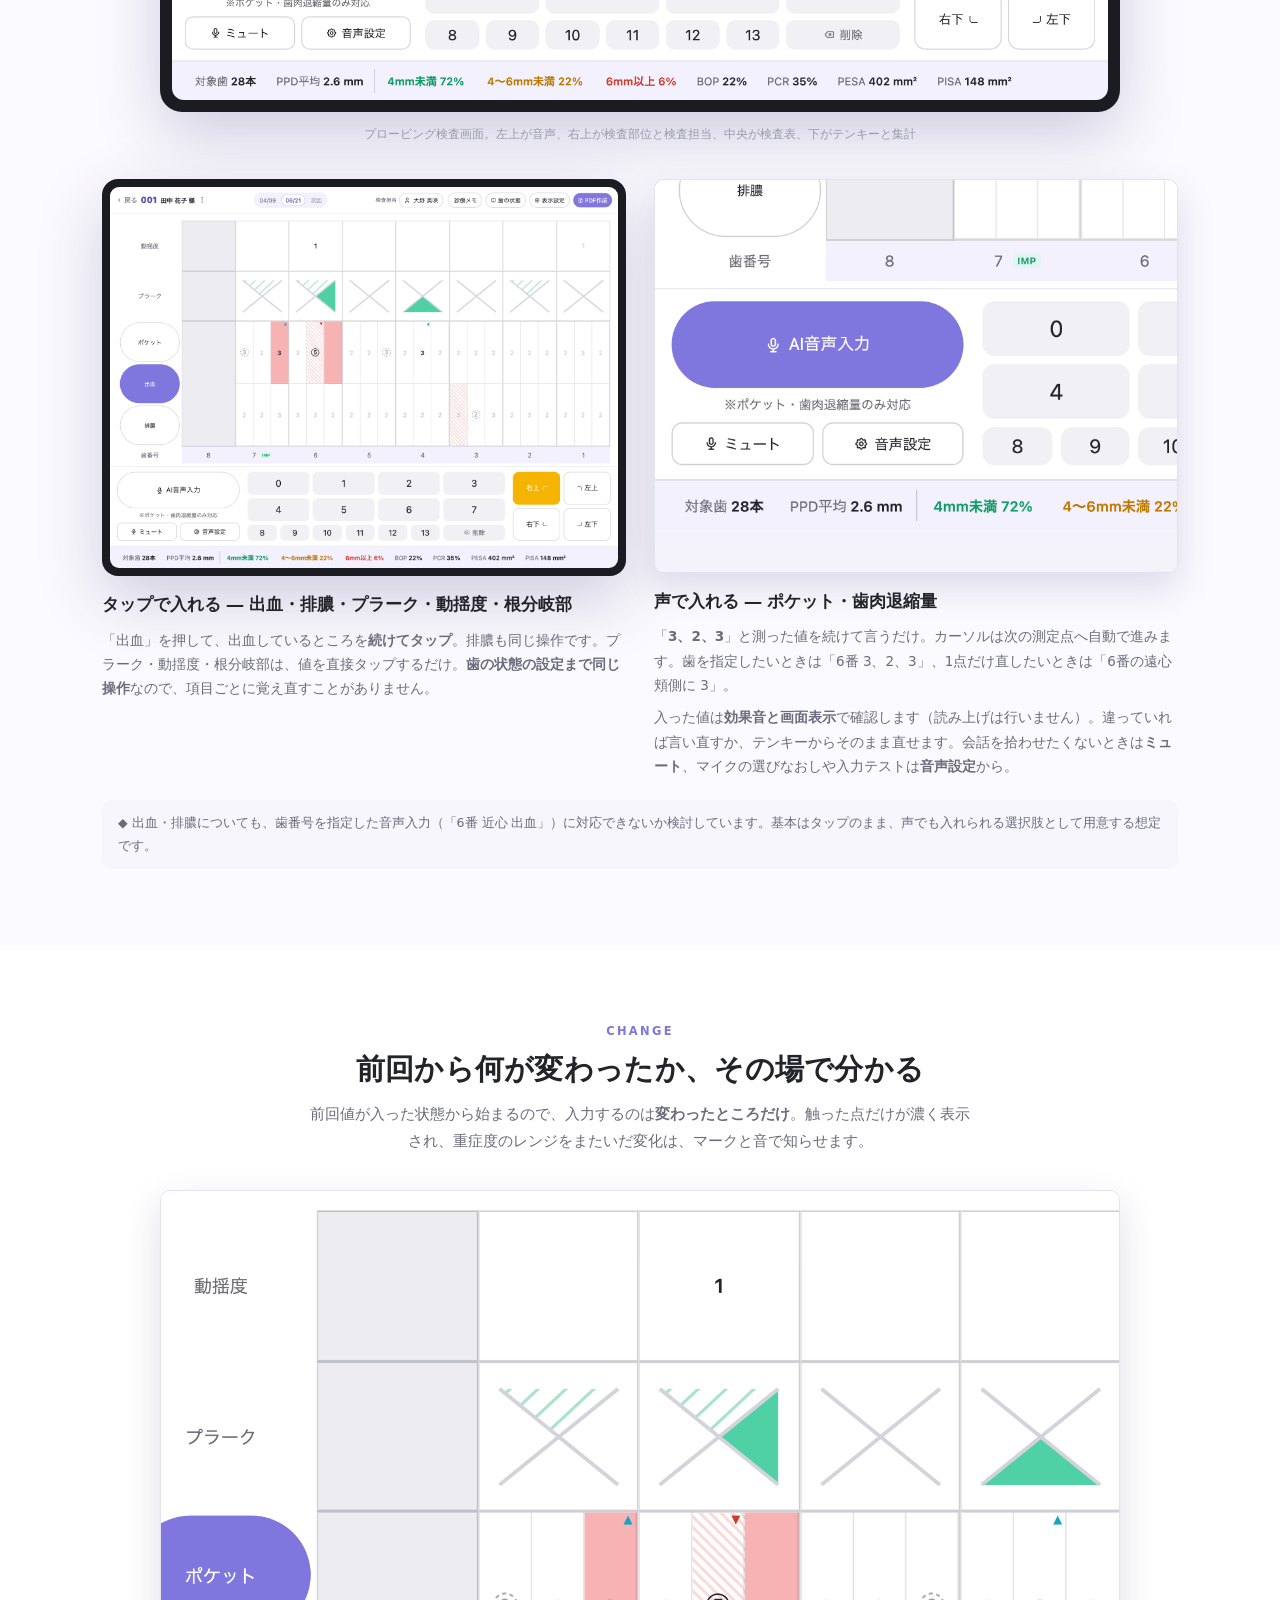
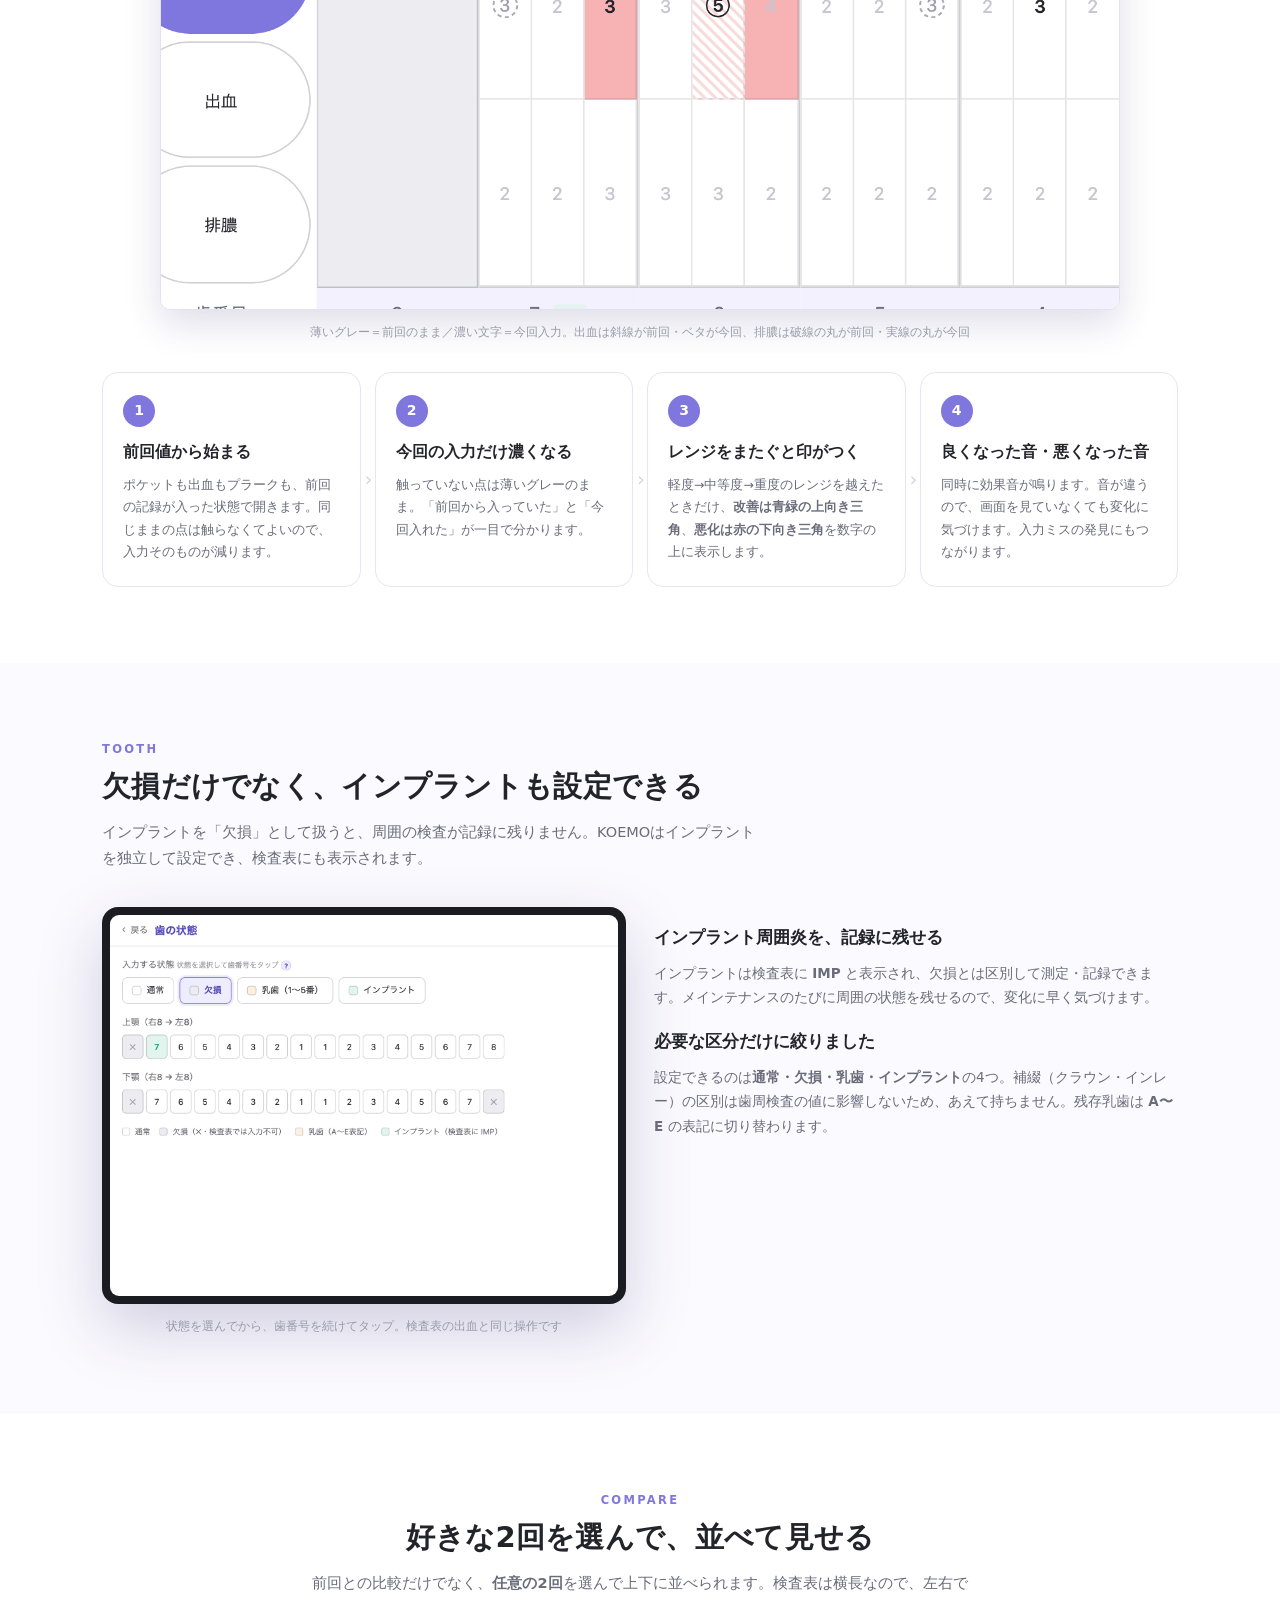
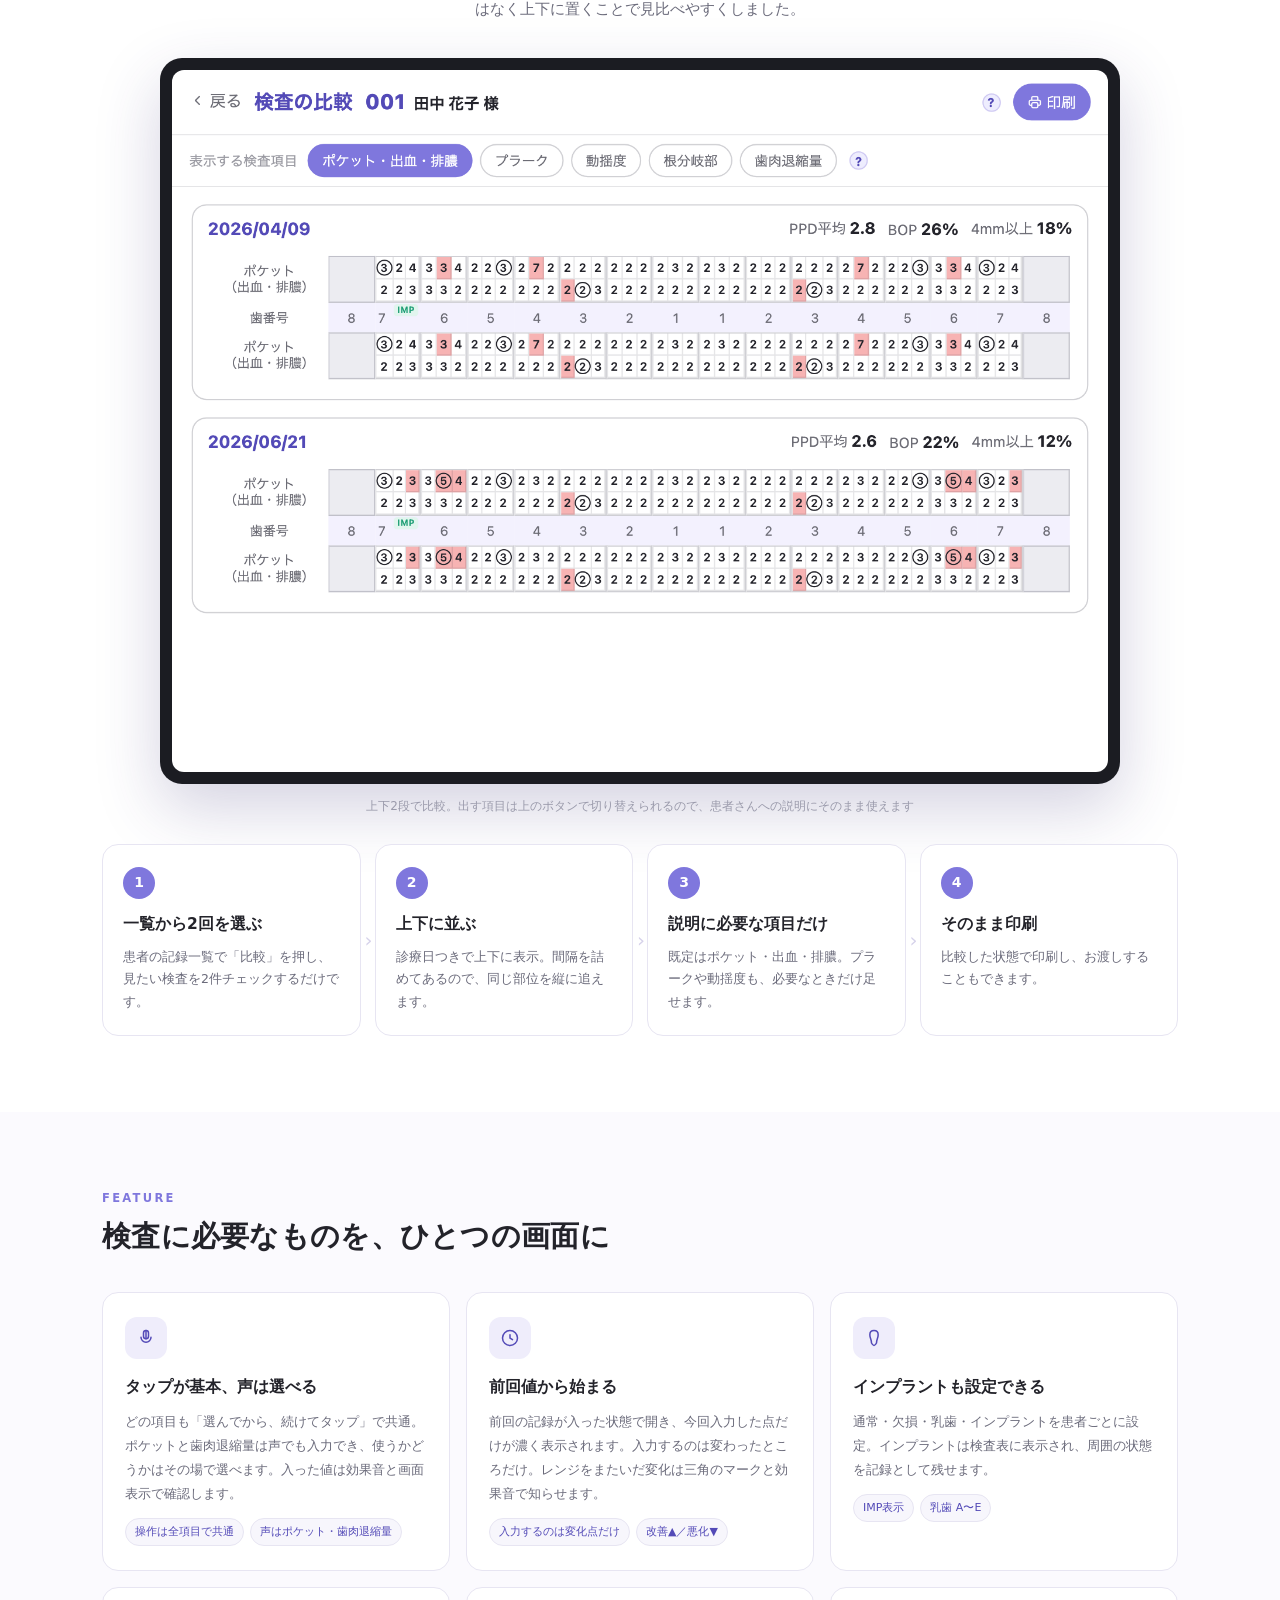
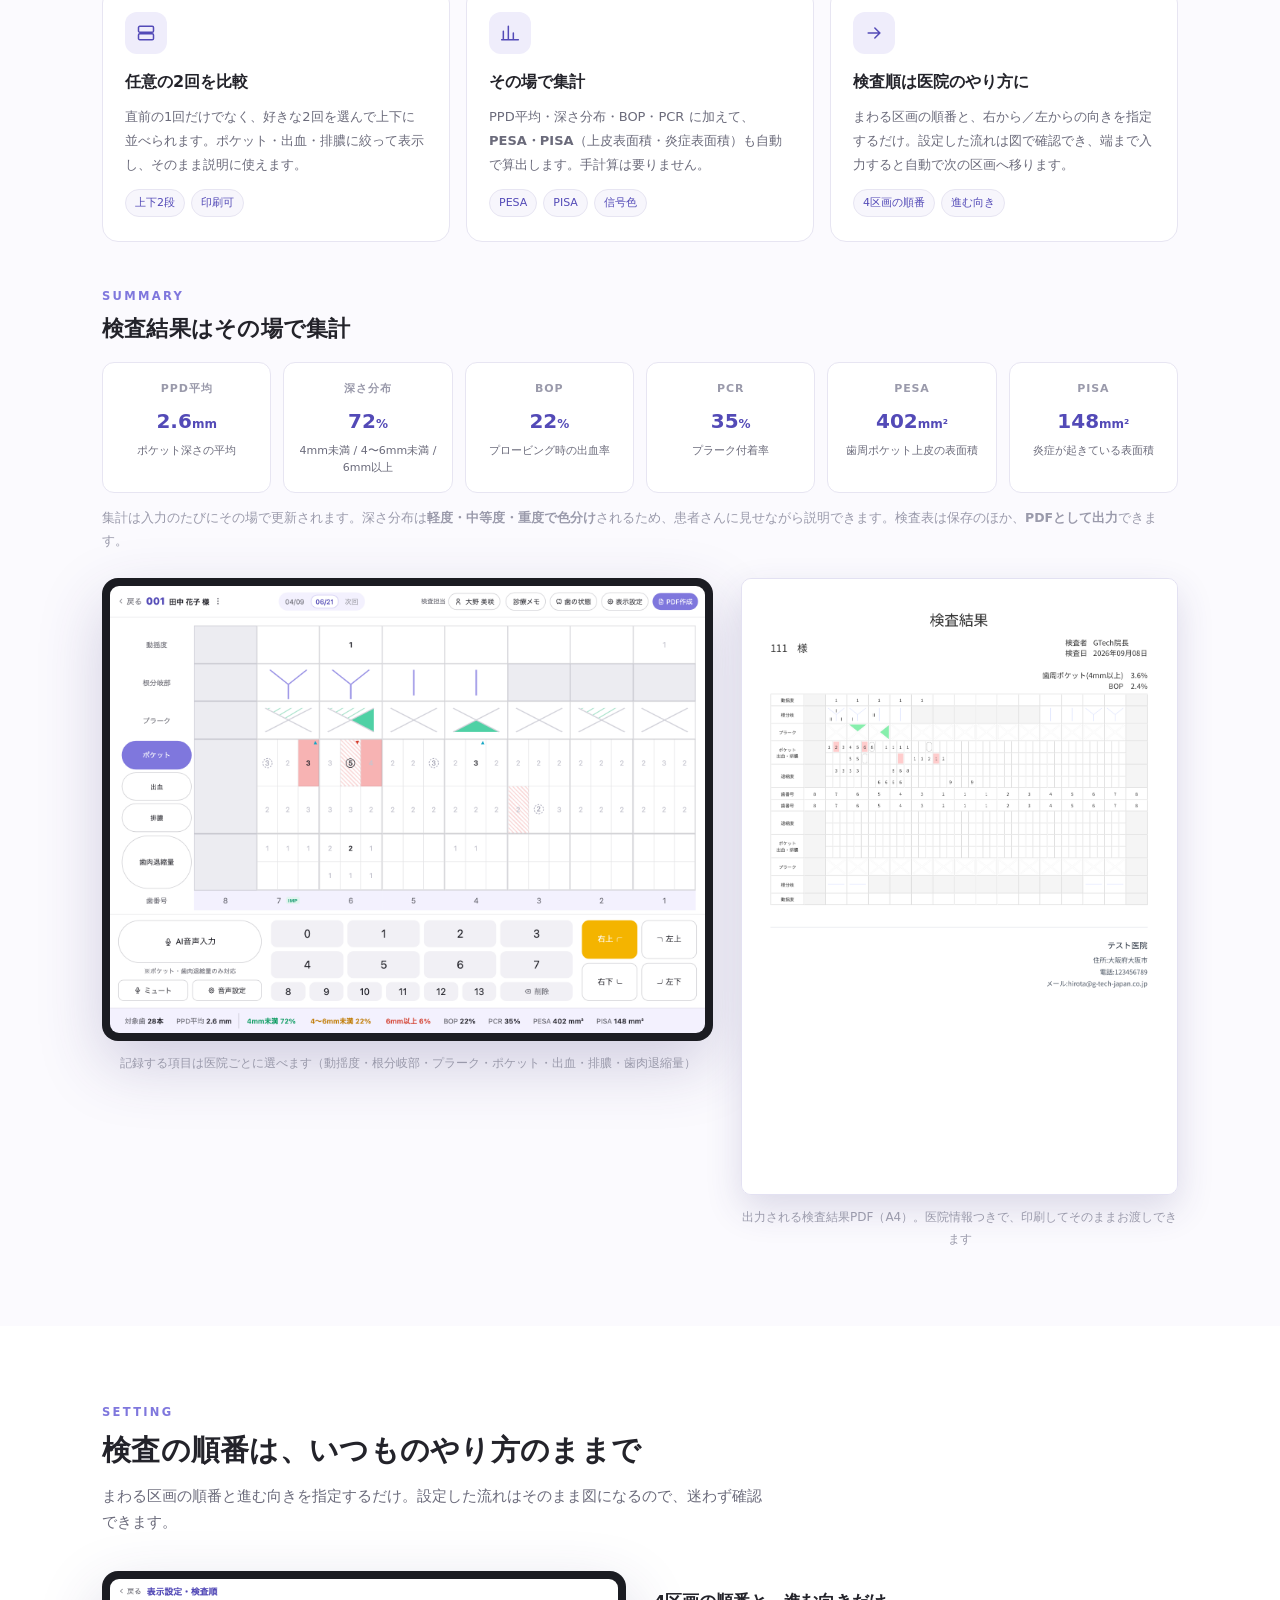
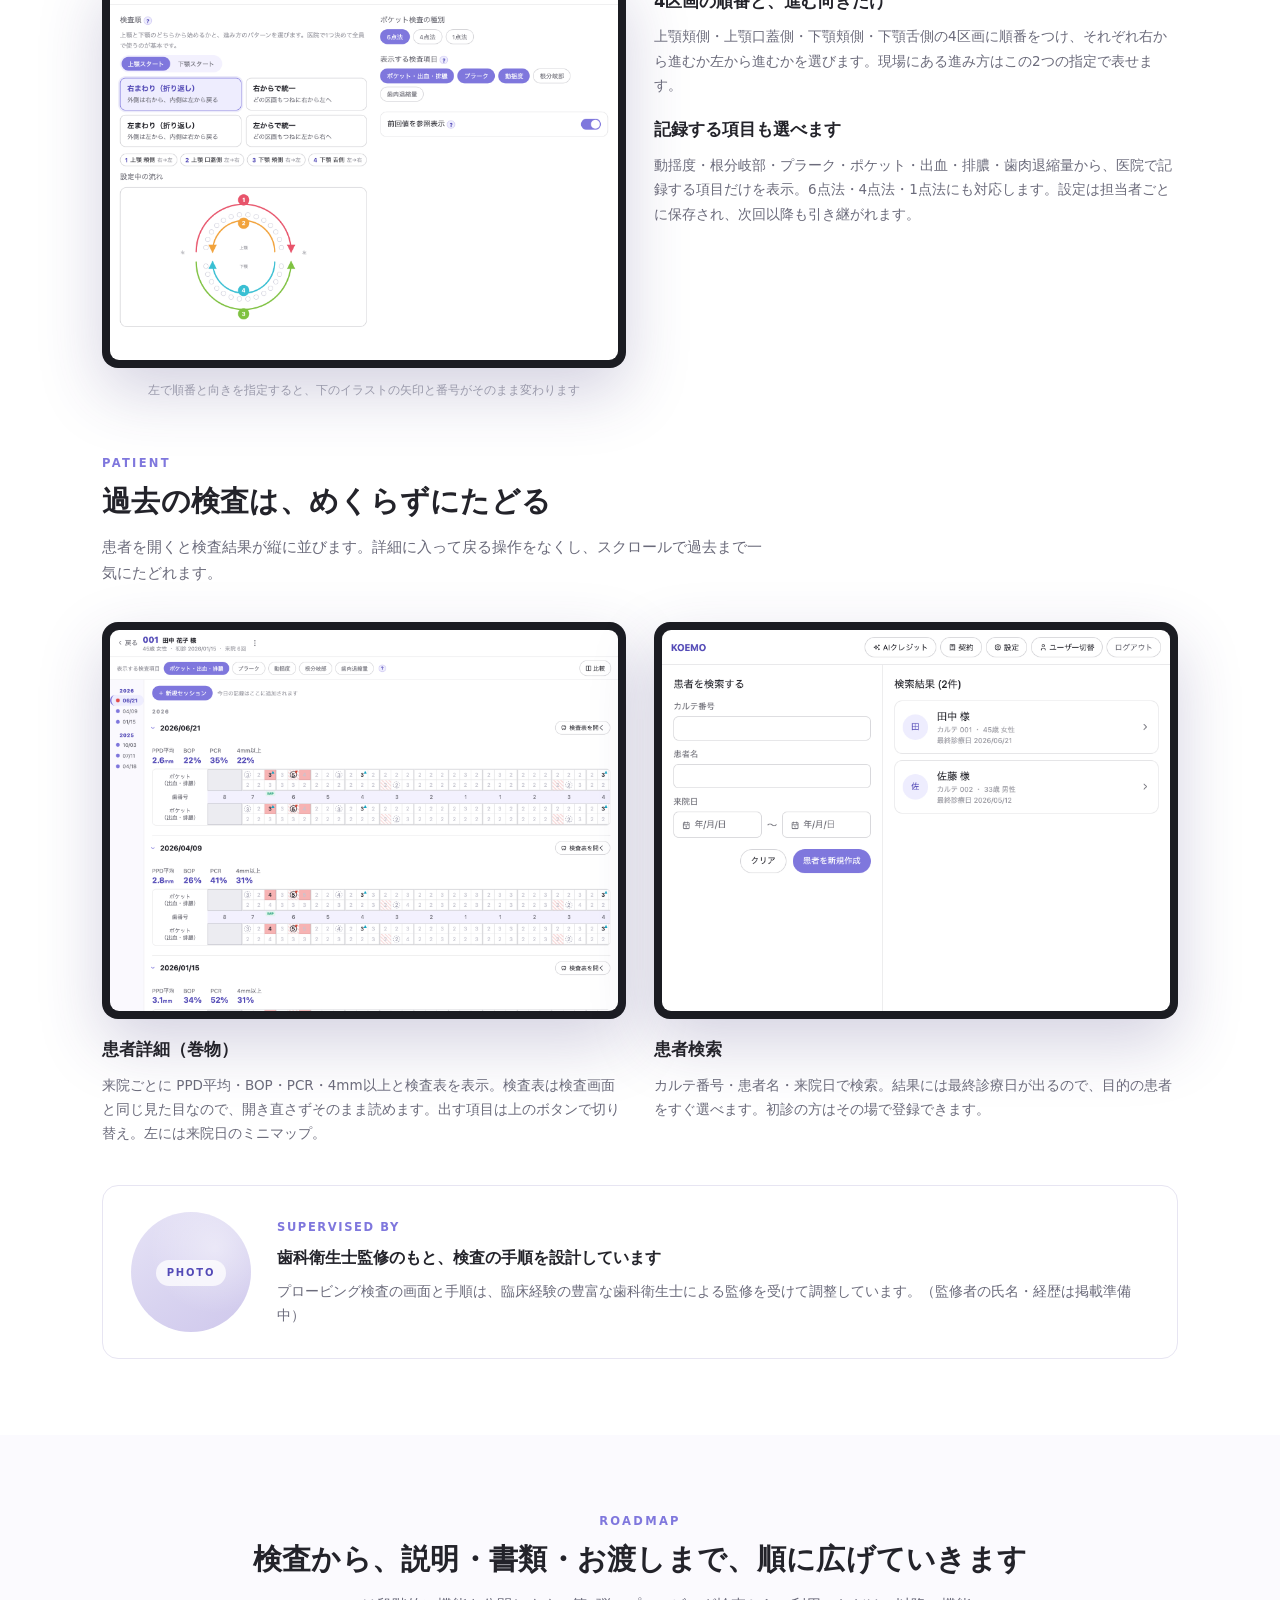
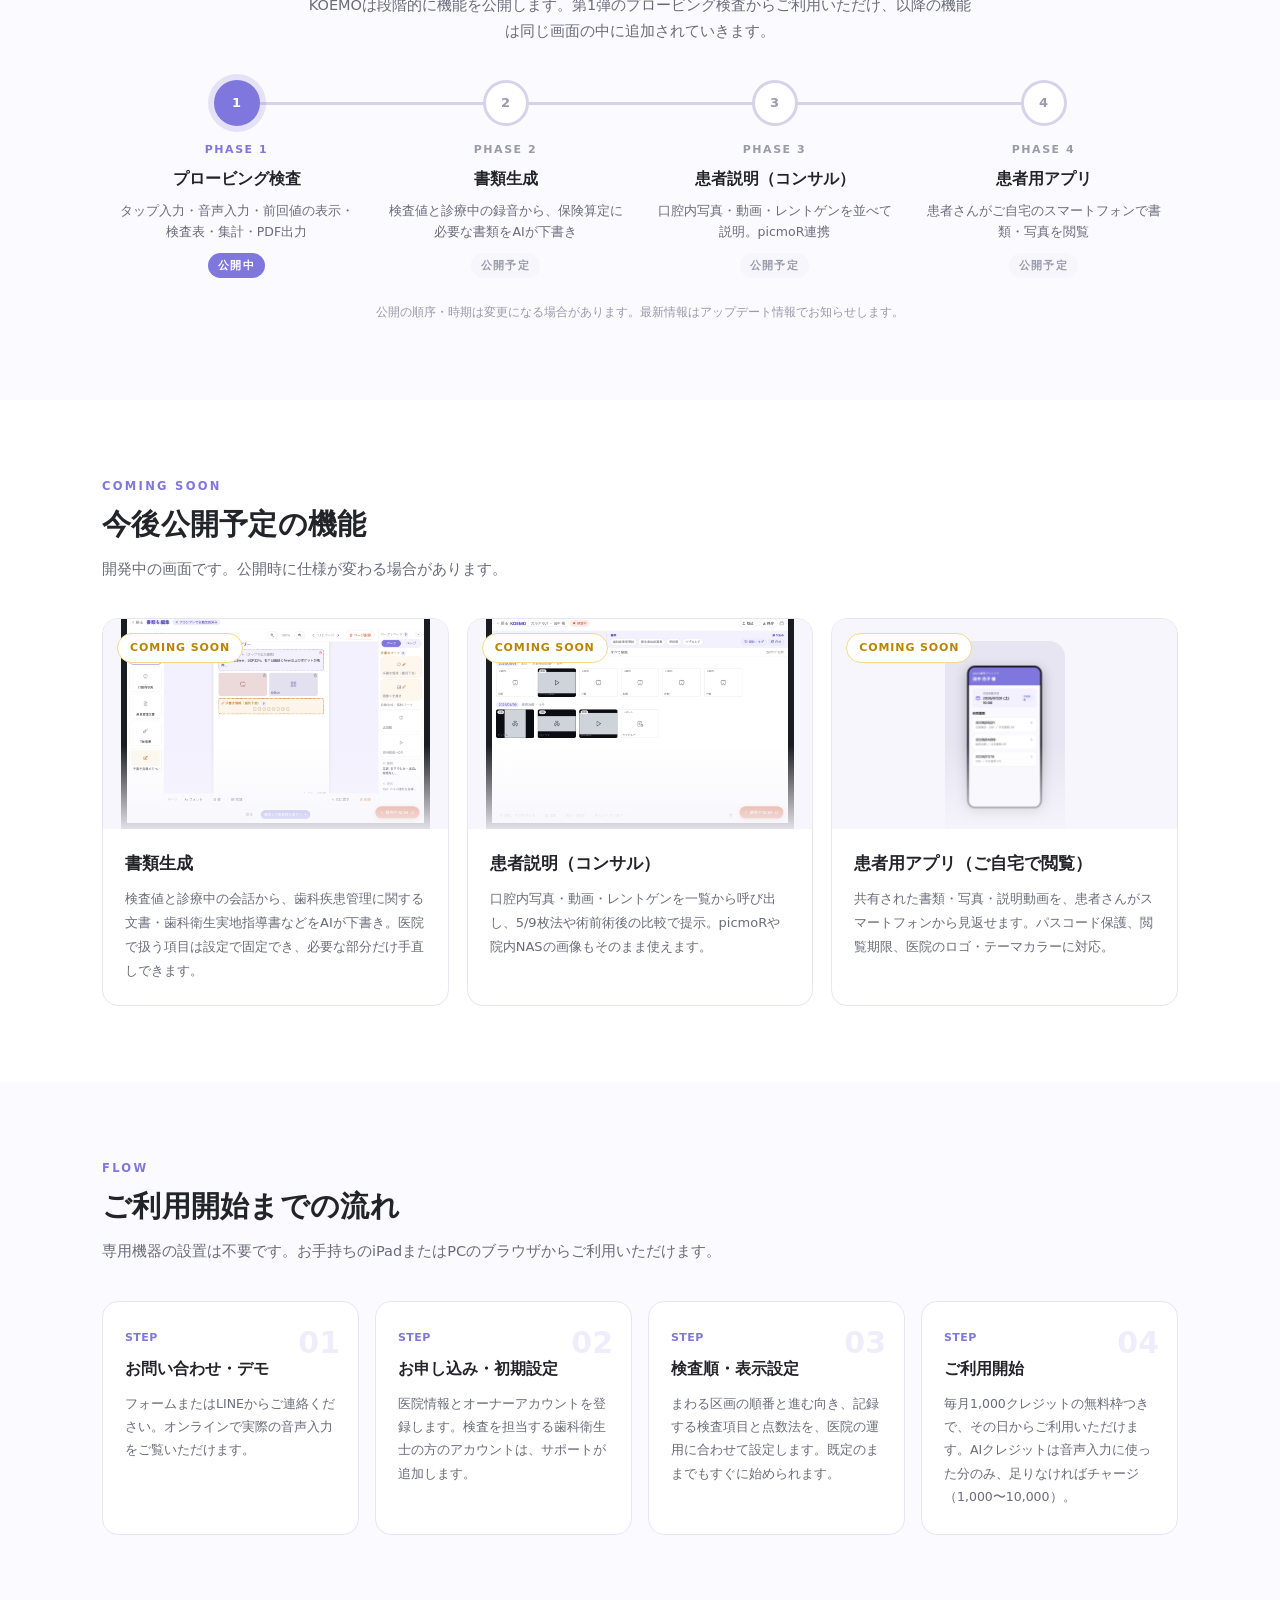
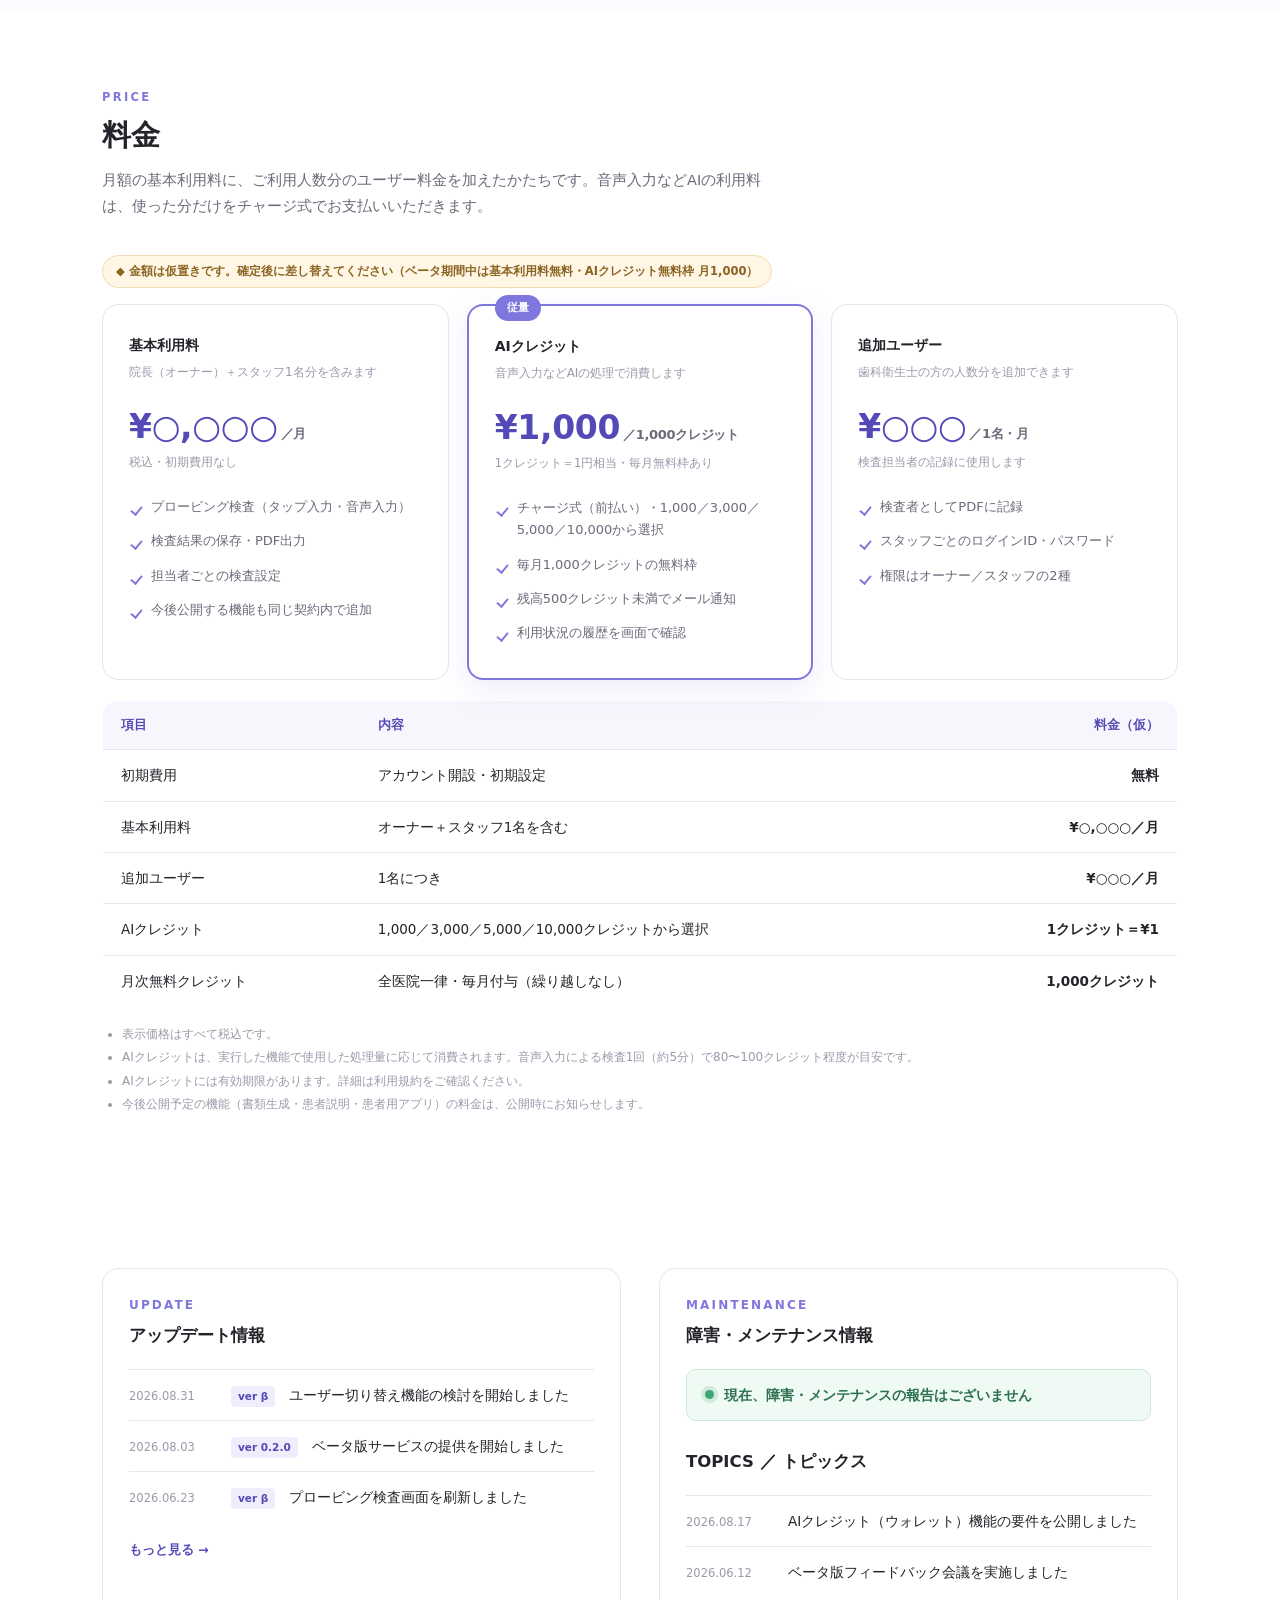
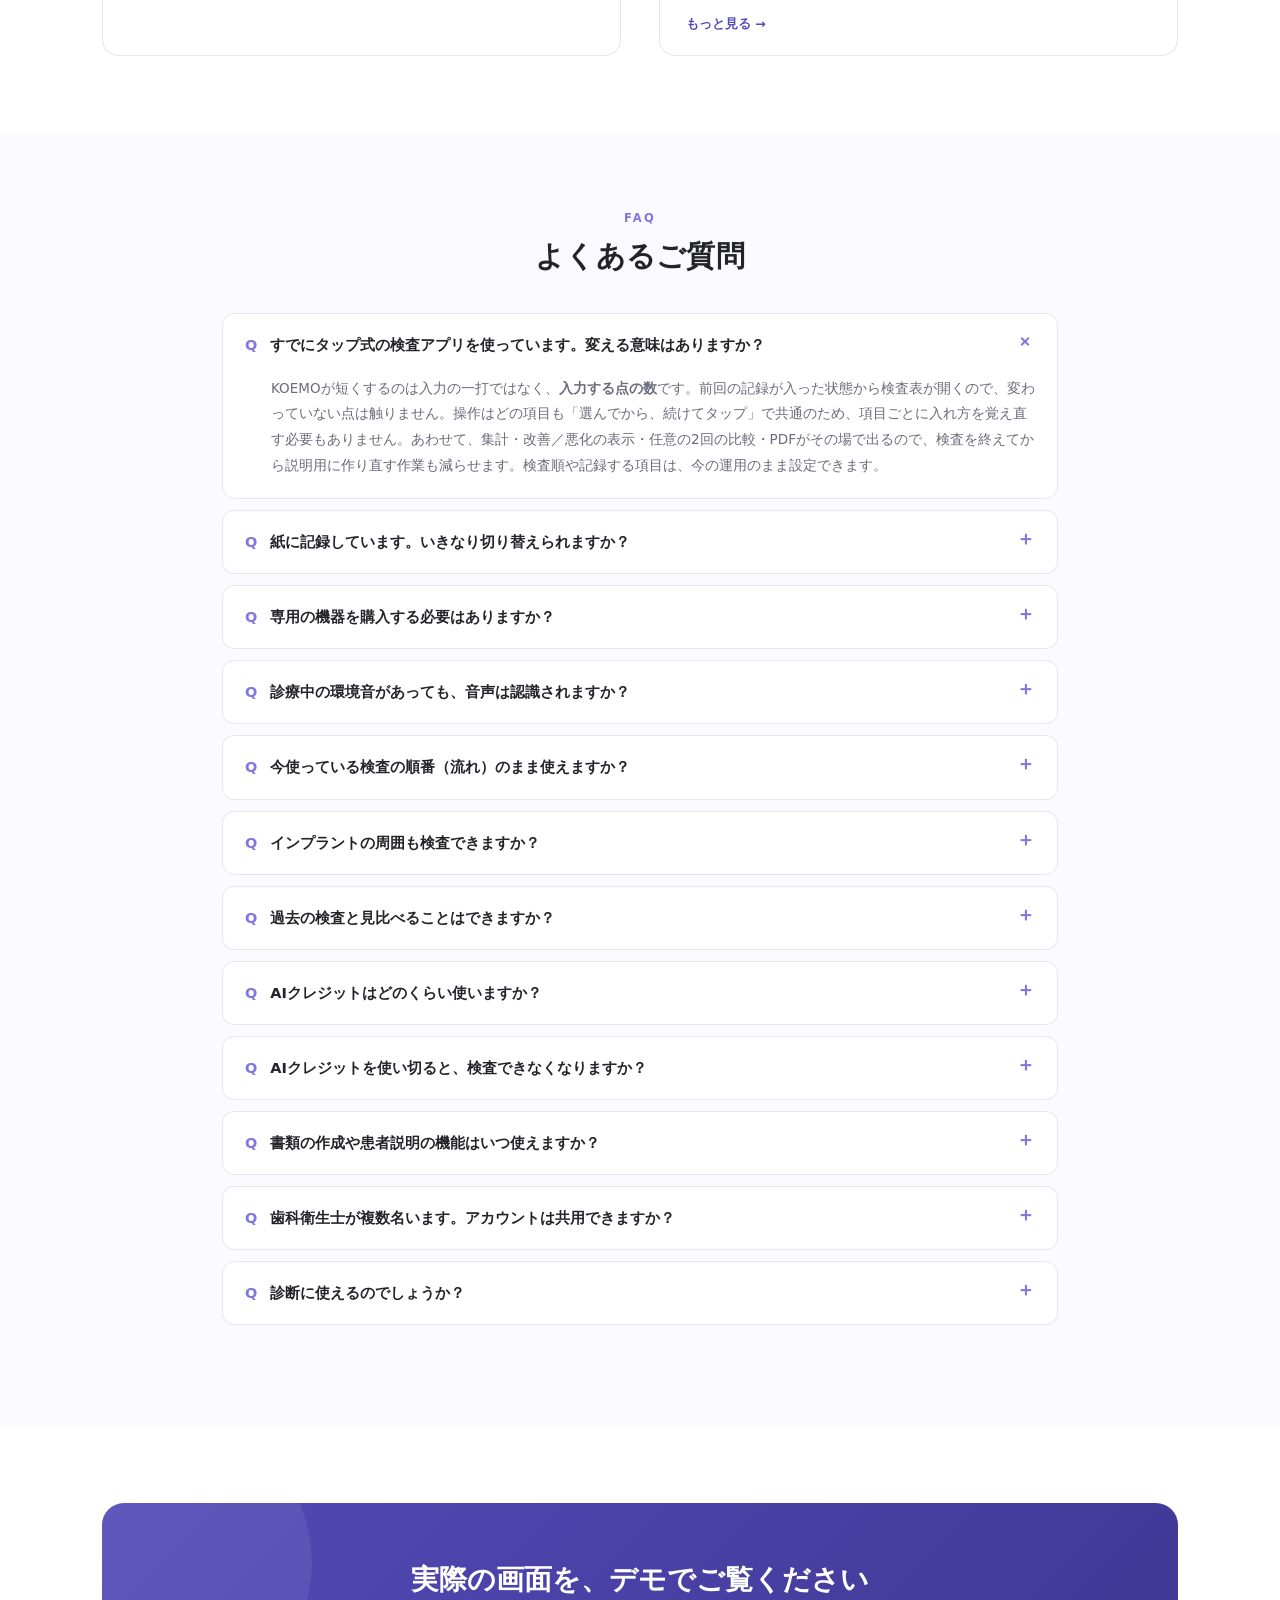
==== commit 80620ffc: "Stripe審査用のサブページ（運営会社・特商法・個人情報保護方針・利用規約・お問い合わせ・お知らせ）を追加し、noindexを付与。ダミーの導入医院の声を非掲載に Co-Authored-By: C" ====
--- a/index.html
+++ b/index.html
@@ -2,6 +2,7 @@
 <html lang="ja">
 <head>
 <meta charset="utf-8">
+<meta name="robots" content="noindex,nofollow">
 <meta name="viewport" content="width=device-width,initial-scale=1">
 <title>KOEMO（コエモ）｜プロービング検査を、止めずに終える</title>
 <meta name="description" content="KOEMOは、歯周ポケット検査（プロービング検査）をiPadで記録する歯科医院向けクラウドサービスです。前回の記録が入った状態から始まるので、入力するのは変わったところだけ。操作はどの項目も「選んでから、続けてタップ」。ポケットと歯肉退縮量は声でも入れられます。">
@@ -782,25 +783,8 @@
   </div>
 </section>
 
-<!-- ============ VOICE（導入医院の声）※ダミー。実ユーザーの声に差し替え ============ -->
-<section class="alt" id="voice">
-  <div class="wrap">
-    <div class="sechead">
-      <span class="en">VOICE</span>
-      <h2>導入医院の声</h2>
-      <p>プロービング検査でKOEMOをお使いいただいている歯科衛生士・先生からのご感想です。</p>
-    </div>
-  </div>
-  <div class="wrap">
-    <div class="vscroll">
-      <div class="vcard"><p class="q">入力する点そのものが減った</p><p>前のアプリでもタップ入力はできていましたが、毎回ぜんぶ入れ直していました。KOEMOは前回の記録が入った状態から始まるので、触るのは変わったところだけ。検査が終わる時間が変わりました。</p><div class="vprof"><div class="av">A</div><div><div class="nm">歯科衛生士</div><div class="af">◯◯歯科クリニック</div></div></div></div>
-      <div class="vcard"><p class="q">操作を覚え直さなくていい</p><p>出血も排膿も歯の状態も、選んでから続けてタップ。項目ごとに入れ方が違わないので、新しく入ったスタッフにもその日のうちに教えられました。手が塞がるときはポケットを声で入れています。</p><div class="vprof"><div class="av">B</div><div><div class="nm">歯科衛生士</div><div class="af">◯◯デンタルオフィス</div></div></div></div>
-      <div class="vcard"><p class="q">良くなったことが、その場で伝わる</p><p>前回の値が入った状態から始まるので、変わったところだけを直せます。改善したところに印が付くので、患者さんに「ここ、良くなりましたね」とその場で伝えられます。</p><div class="vprof"><div class="av">C</div><div><div class="nm">院長</div><div class="af">◯◯歯科医院</div></div></div></div>
-      <div class="vcard"><p class="q">今の記録の仕方のまま使える</p><p>表示する項目や点数法を医院の運用に合わせられるので、記録の仕方を変えずに導入できました。iPadはチェアに置いたままです。</p><div class="vprof"><div class="av">D</div><div><div class="nm">院長</div><div class="af">◯◯ファミリー歯科</div></div></div></div>
-    </div>
-    <div style="padding:0 22px"><a class="morelink" href="#">導入事例をもっと見る →</a></div>
-  </div>
-</section>
+<!-- ============ VOICE（導入医院の声）: 実際の声と掲載許可が揃うまで非掲載。原稿は _改訂履歴/voice_導入医院の声_ダミー原稿_20260928.html ============ -->
+
 
 <!-- ============ UPDATE / TOPICS ============ -->
 <section>
@@ -811,7 +795,7 @@
         <div class="newsrow"><span class="dt">2026.08.31</span><span class="ver">ver β</span><span>ユーザー切り替え機能の検討を開始しました</span></div>
         <div class="newsrow"><span class="dt">2026.08.03</span><span class="ver">ver 0.2.0</span><span>ベータ版サービスの提供を開始しました</span></div>
         <div class="newsrow"><span class="dt">2026.06.23</span><span class="ver">ver β</span><span>プロービング検査画面を刷新しました</span></div>
-        <a class="morelink" href="#">もっと見る →</a>
+        <a class="morelink" href="updates.html">もっと見る →</a>
       </div>
       <div class="panel">
         <h3>MAINTENANCE</h3><div class="h3ja">障害・メンテナンス情報</div>
@@ -819,7 +803,7 @@
         <div class="h3ja" style="margin-top:26px">TOPICS ／ トピックス</div>
         <div class="newsrow"><span class="dt">2026.08.17</span><span>AIクレジット（ウォレット）機能の要件を公開しました</span></div>
         <div class="newsrow"><span class="dt">2026.06.12</span><span>ベータ版フィードバック会議を実施しました</span></div>
-        <a class="morelink" href="#">もっと見る →</a>
+        <a class="morelink" href="updates.html">もっと見る →</a>
       </div>
     </div>
   </div>
@@ -841,7 +825,7 @@
     <details class="faq"><summary><span class="qm">Q</span>書類の作成や患者説明の機能はいつ使えますか？<span class="mk">＋</span></summary><div class="ans">書類生成・患者説明（コンサル）・患者用アプリは順次公開を予定しています。公開時期は本サイトのアップデート情報でお知らせします。いずれも現在の契約の中に追加されていく形です。</div></details>
     <details class="faq"><summary><span class="qm">Q</span>歯科衛生士が複数名います。アカウントは共用できますか？<span class="mk">＋</span></summary><div class="ans">検査の担当者を記録として残すため、歯科衛生士の方ごとにアカウントを作成いただくことを前提としています。アカウントの追加はサポートにて対応します。</div></details>
     <details class="faq"><summary><span class="qm">Q</span>診断に使えるのでしょうか？<span class="mk">＋</span></summary><div class="ans">KOEMOは診断を行うためのものではなく、検査記録を支援するサービスです。診断および治療方針の決定は歯科医師の判断によって行われます。</div></details>
-    <div style="text-align:center;margin-top:26px"><a class="morelink" href="#">よくあるご質問をすべて見る →</a></div>
+    <div style="text-align:center;margin-top:26px"></div>
   </div>
 </section>
 
@@ -851,11 +835,11 @@
     <div class="cta">
       <h2>実際の画面を、デモでご覧ください</h2>
       <p>オンラインでのデモを実施しています。導入のご相談・お見積りもお気軽にどうぞ。</p>
-      <div class="btns"><a class="btn lg" href="#">お問い合わせ・デモ依頼</a><a class="btn lg line" href="#">LINEで相談する</a></div>
+      <div class="btns"><a class="btn lg" href="contact.html">お問い合わせ・デモ依頼</a><a class="btn lg line" href="contact.html">LINEで相談する</a></div>
     </div>
     <div class="ctacols">
       <a class="ctacol" href="#faq"><div class="ico"><svg width="22" height="22" viewBox="0 0 24 24" fill="none" stroke="#534AB7" stroke-width="1.7" stroke-linecap="round"><circle cx="12" cy="12" r="9"/><path d="M9.5 9a2.5 2.5 0 1 1 3.5 2.3c-.6.3-1 .9-1 1.7"/><path d="M12 17h.01"/></svg></div><div><h4>よくあるご質問</h4><p>導入前のご不明点はこちら</p></div><span class="ar">→</span></a>
-      <a class="ctacol" href="#"><div class="ico"><svg width="22" height="22" viewBox="0 0 24 24" fill="none" stroke="#534AB7" stroke-width="1.7" stroke-linecap="round"><rect x="3" y="5" width="18" height="14" rx="2"/><path d="M3 7l9 6 9-6"/></svg></div><div><h4>資料ダウンロード</h4><p>サービス概要・料金の資料</p></div><span class="ar">→</span></a>
+      <a class="ctacol" href="contact.html"><div class="ico"><svg width="22" height="22" viewBox="0 0 24 24" fill="none" stroke="#534AB7" stroke-width="1.7" stroke-linecap="round"><rect x="3" y="5" width="18" height="14" rx="2"/><path d="M3 7l9 6 9-6"/></svg></div><div><h4>資料ダウンロード</h4><p>サービス概要・料金の資料</p></div><span class="ar">→</span></a>
     </div>
   </div>
 </section>
@@ -866,10 +850,10 @@
     <div class="fgrid2">
       <div><a href="#" class="logo">KOEMO<span class="dot">.</span></a><p class="fdesc">前回値から始まるプロービング検査。歯科衛生士のためのクラウドサービスです。検査から説明・書類・お渡しまで、順に広げていきます。</p></div>
       <div><h5>SERVICE</h5><ul><li><a href="#why">KOEMOで変わること</a></li><li><a href="#probing">入力のしかた</a></li><li><a href="#change">前回との変化</a></li><li><a href="#tooth">歯の状態</a></li><li><a href="#compare">検査の比較</a></li><li><a href="#settings">検査順・表示設定</a></li><li><a href="#roadmap">今後の機能</a></li><li class="soon-li">書類生成<small>SOON</small></li><li class="soon-li">患者説明<small>SOON</small></li><li class="soon-li">患者用アプリ<small>SOON</small></li></ul></div>
-      <div><h5>SUPPORT</h5><ul><li><a href="#flow">導入の流れ</a></li><li><a href="#price">料金</a></li><li><a href="#faq">よくあるご質問</a></li><li><a href="#">アップデート情報</a></li><li><a href="#">障害・メンテナンス情報</a></li></ul></div>
-      <div><h5>COMPANY</h5><ul><li><a href="#contact">お問い合わせ</a></li><li><a href="#">運営会社</a></li><li><a href="#">利用規約</a></li><li><a href="#">個人情報保護方針</a></li><li><a href="#">特定商取引法に基づく表記</a></li></ul></div>
-    </div>
-    <div class="fbottom"><span>© KOEMO / Passione inc.</span><span class="sp"><a href="#">利用規約</a><a href="#">個人情報保護方針</a></span></div>
+      <div><h5>SUPPORT</h5><ul><li><a href="#flow">導入の流れ</a></li><li><a href="#price">料金</a></li><li><a href="#faq">よくあるご質問</a></li><li><a href="updates.html">アップデート情報</a></li><li><a href="status.html">障害・メンテナンス情報</a></li></ul></div>
+      <div><h5>COMPANY</h5><ul><li><a href="#contact">お問い合わせ</a></li><li><a href="company.html">運営会社</a></li><li><a href="terms.html">利用規約</a></li><li><a href="privacy.html">個人情報保護方針</a></li><li><a href="tokushoho.html">特定商取引法に基づく表記</a></li></ul></div>
+    </div>
+    <div class="fbottom"><span>© KOEMO / Passione inc.</span><span class="sp"><a href="terms.html">利用規約</a><a href="privacy.html">個人情報保護方針</a></span></div>
   </div>
 </footer>
 
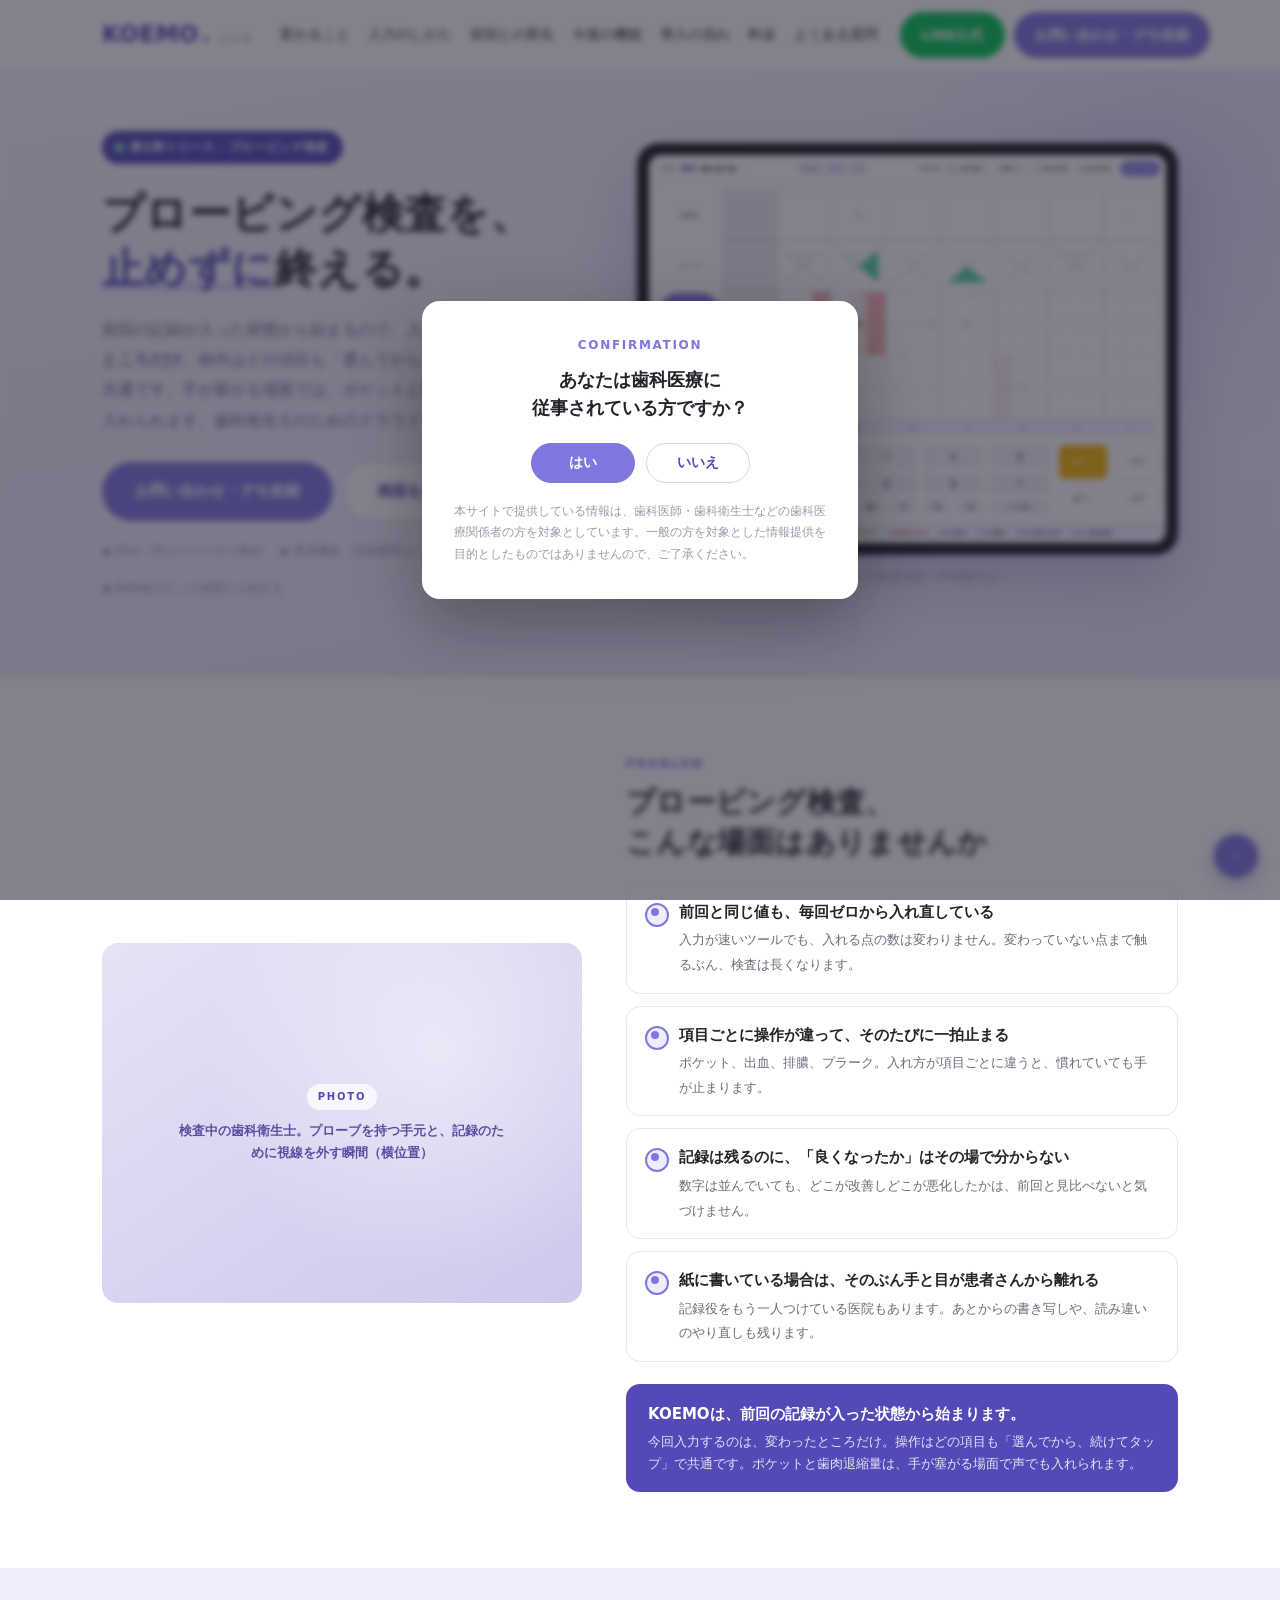
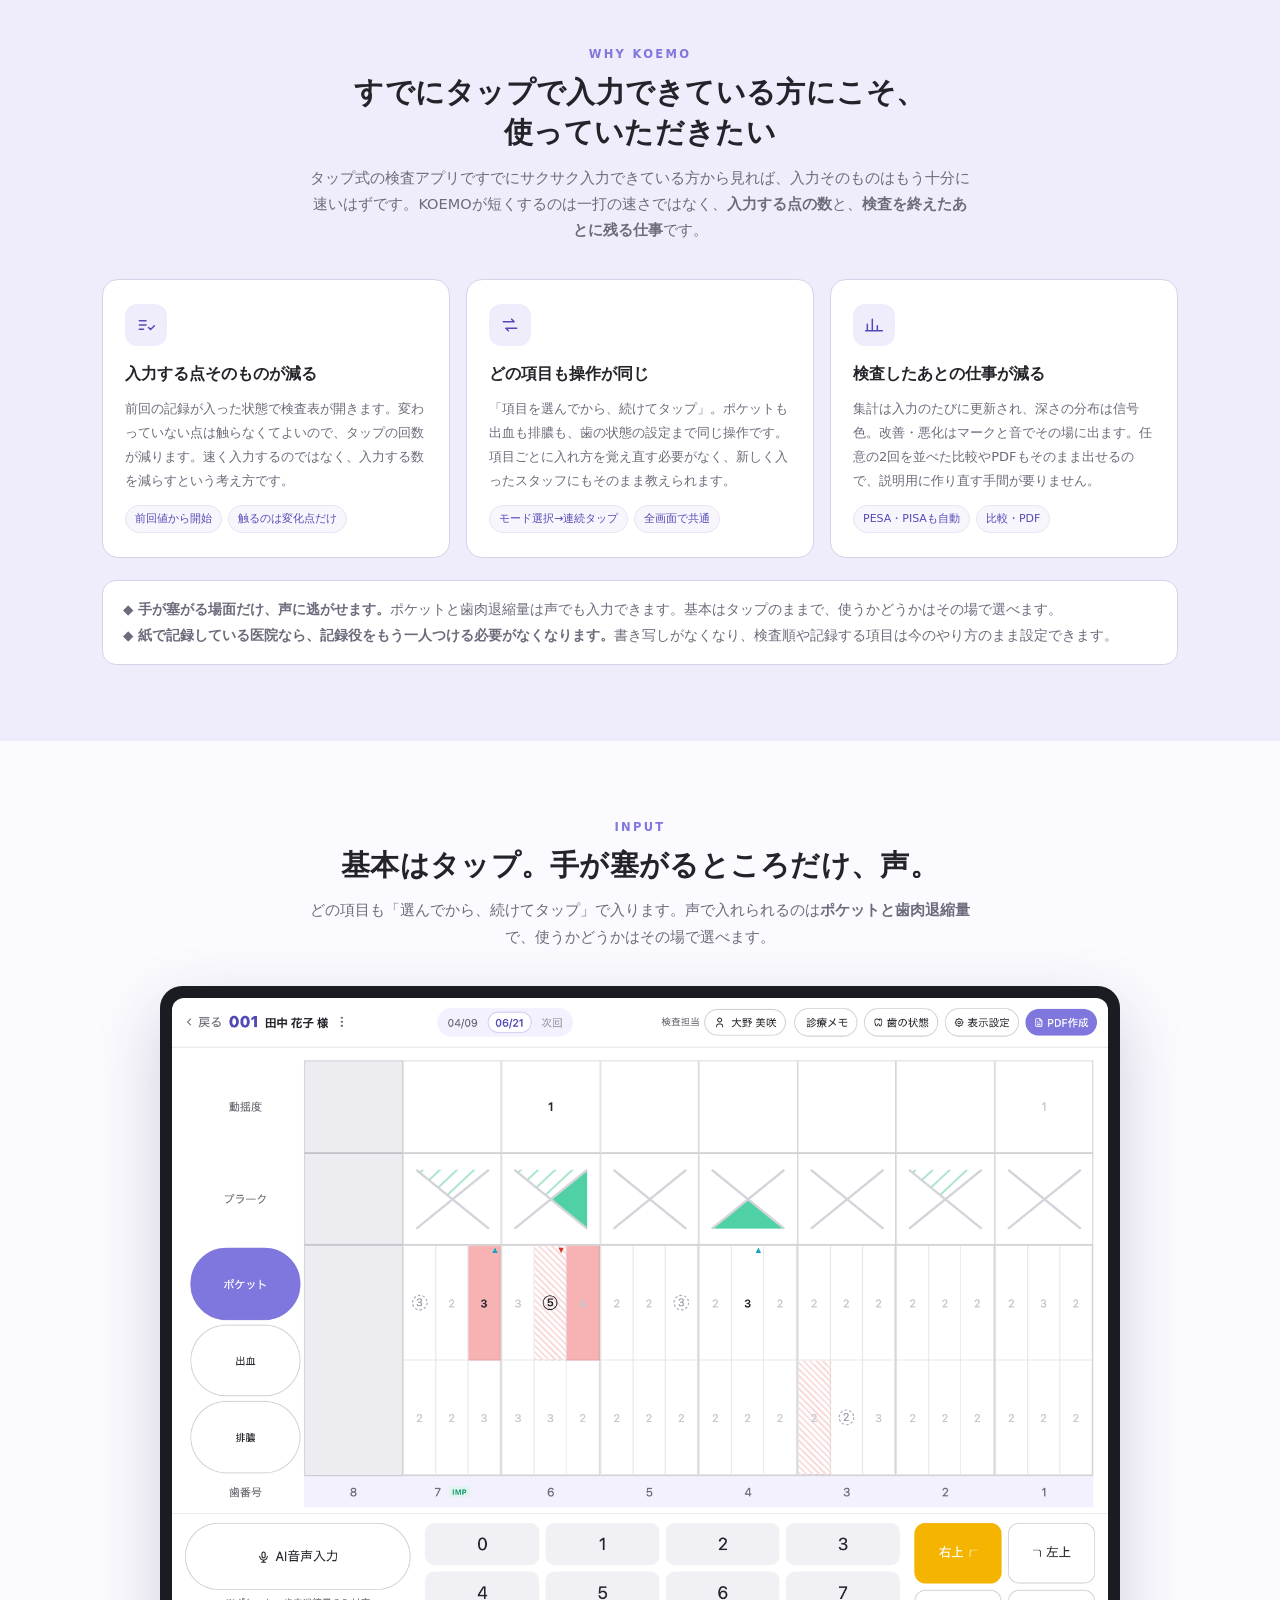
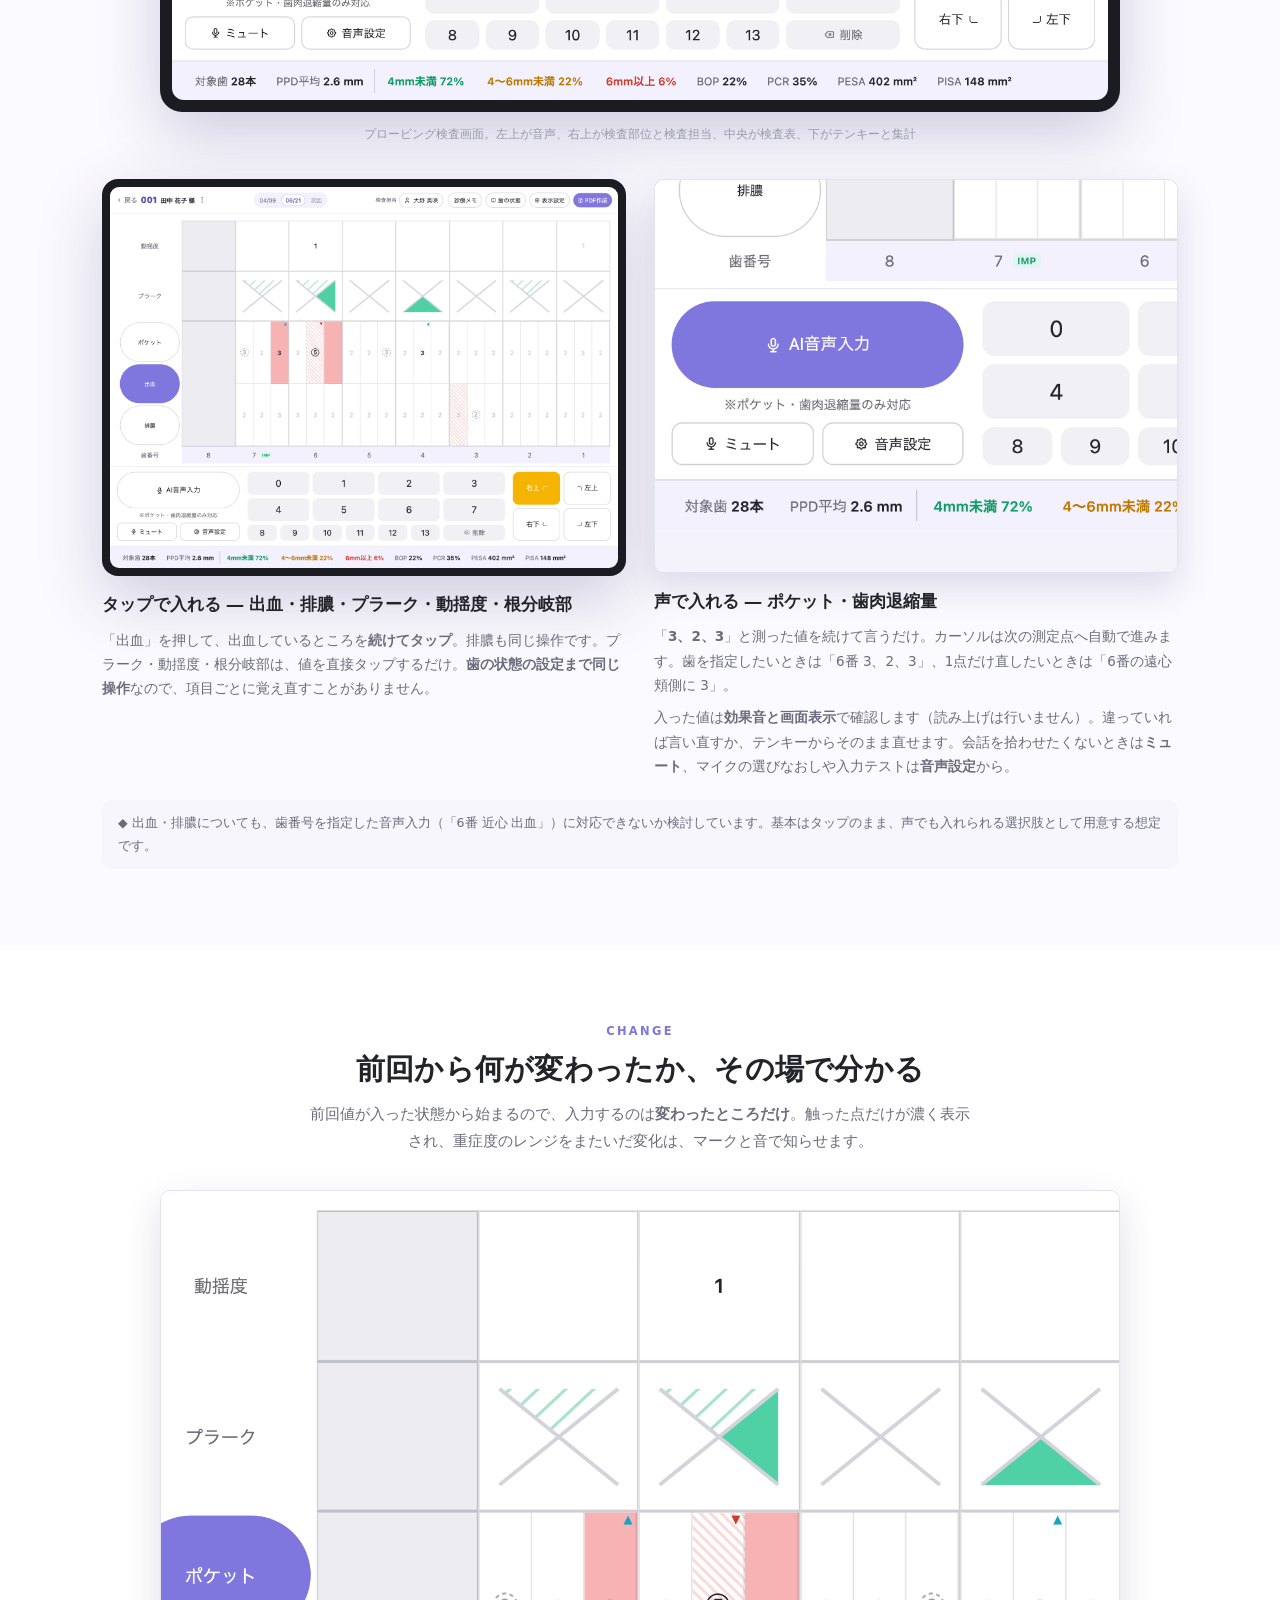
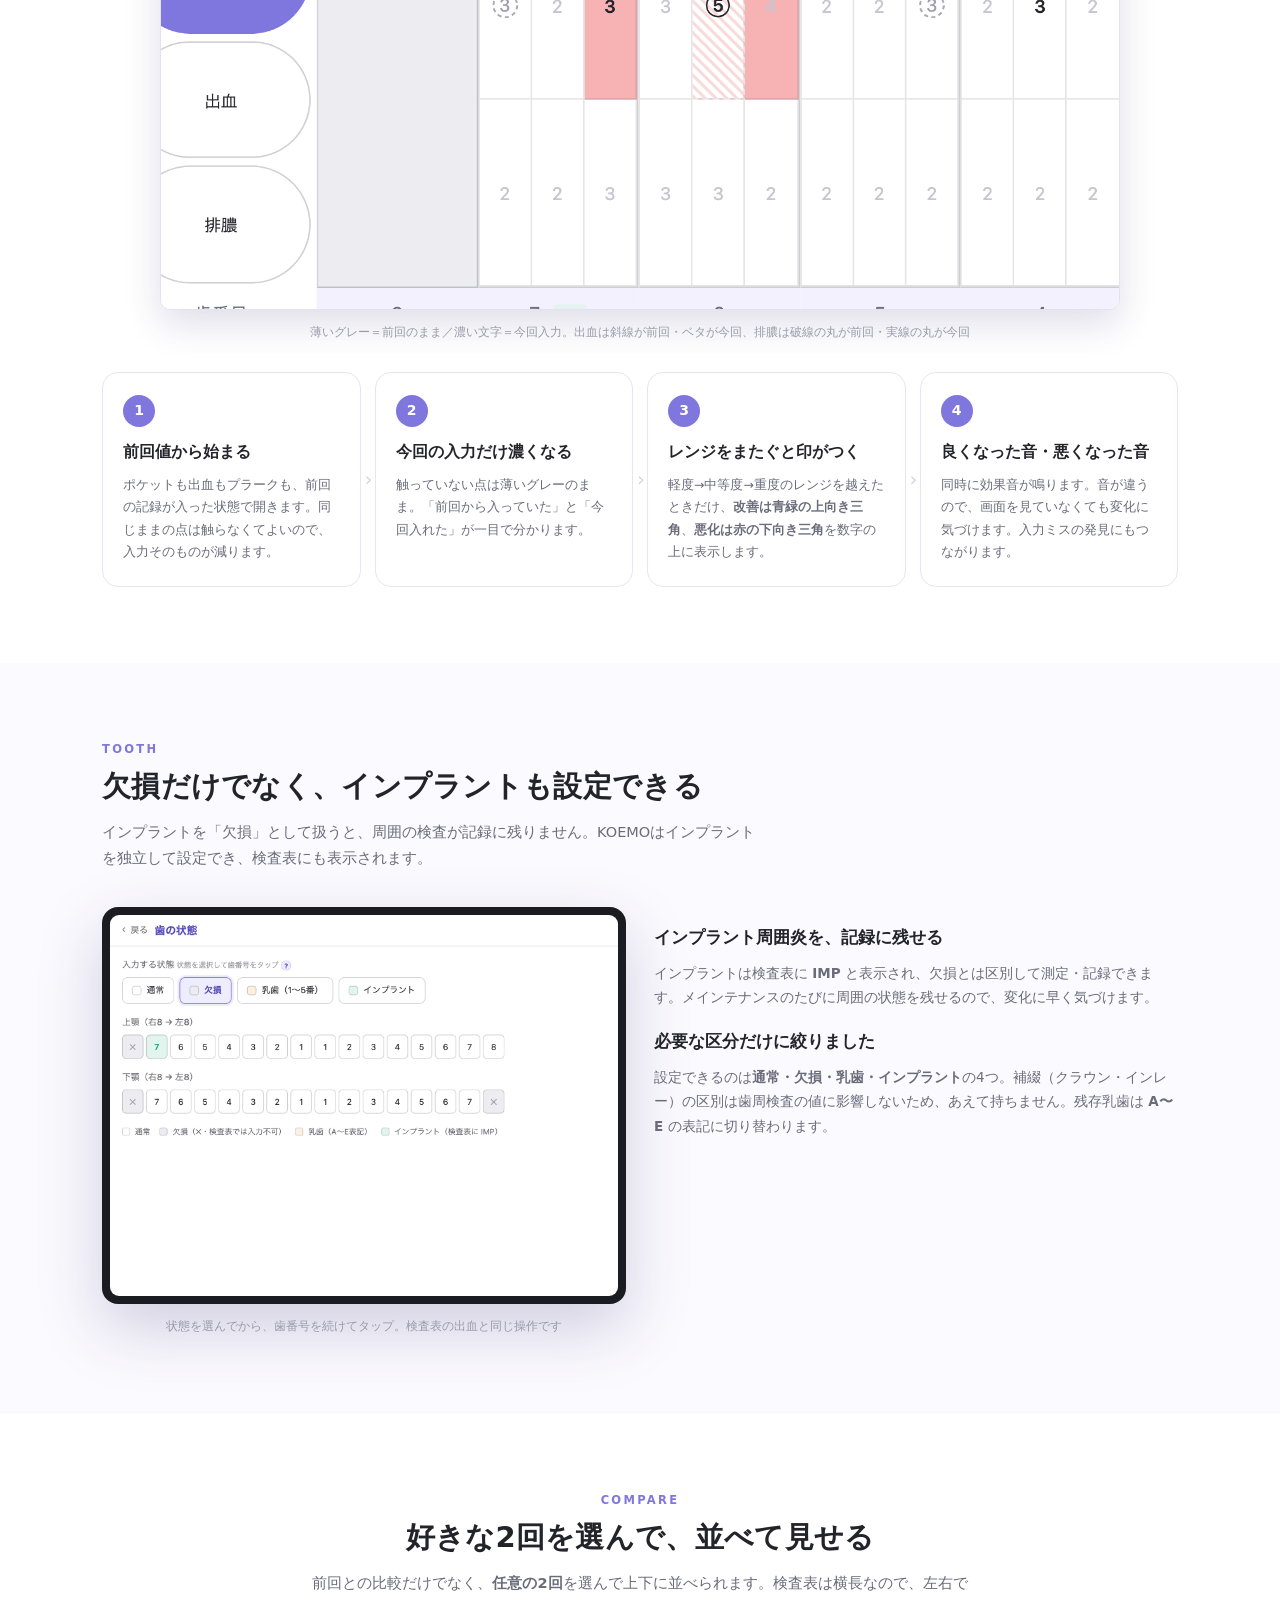
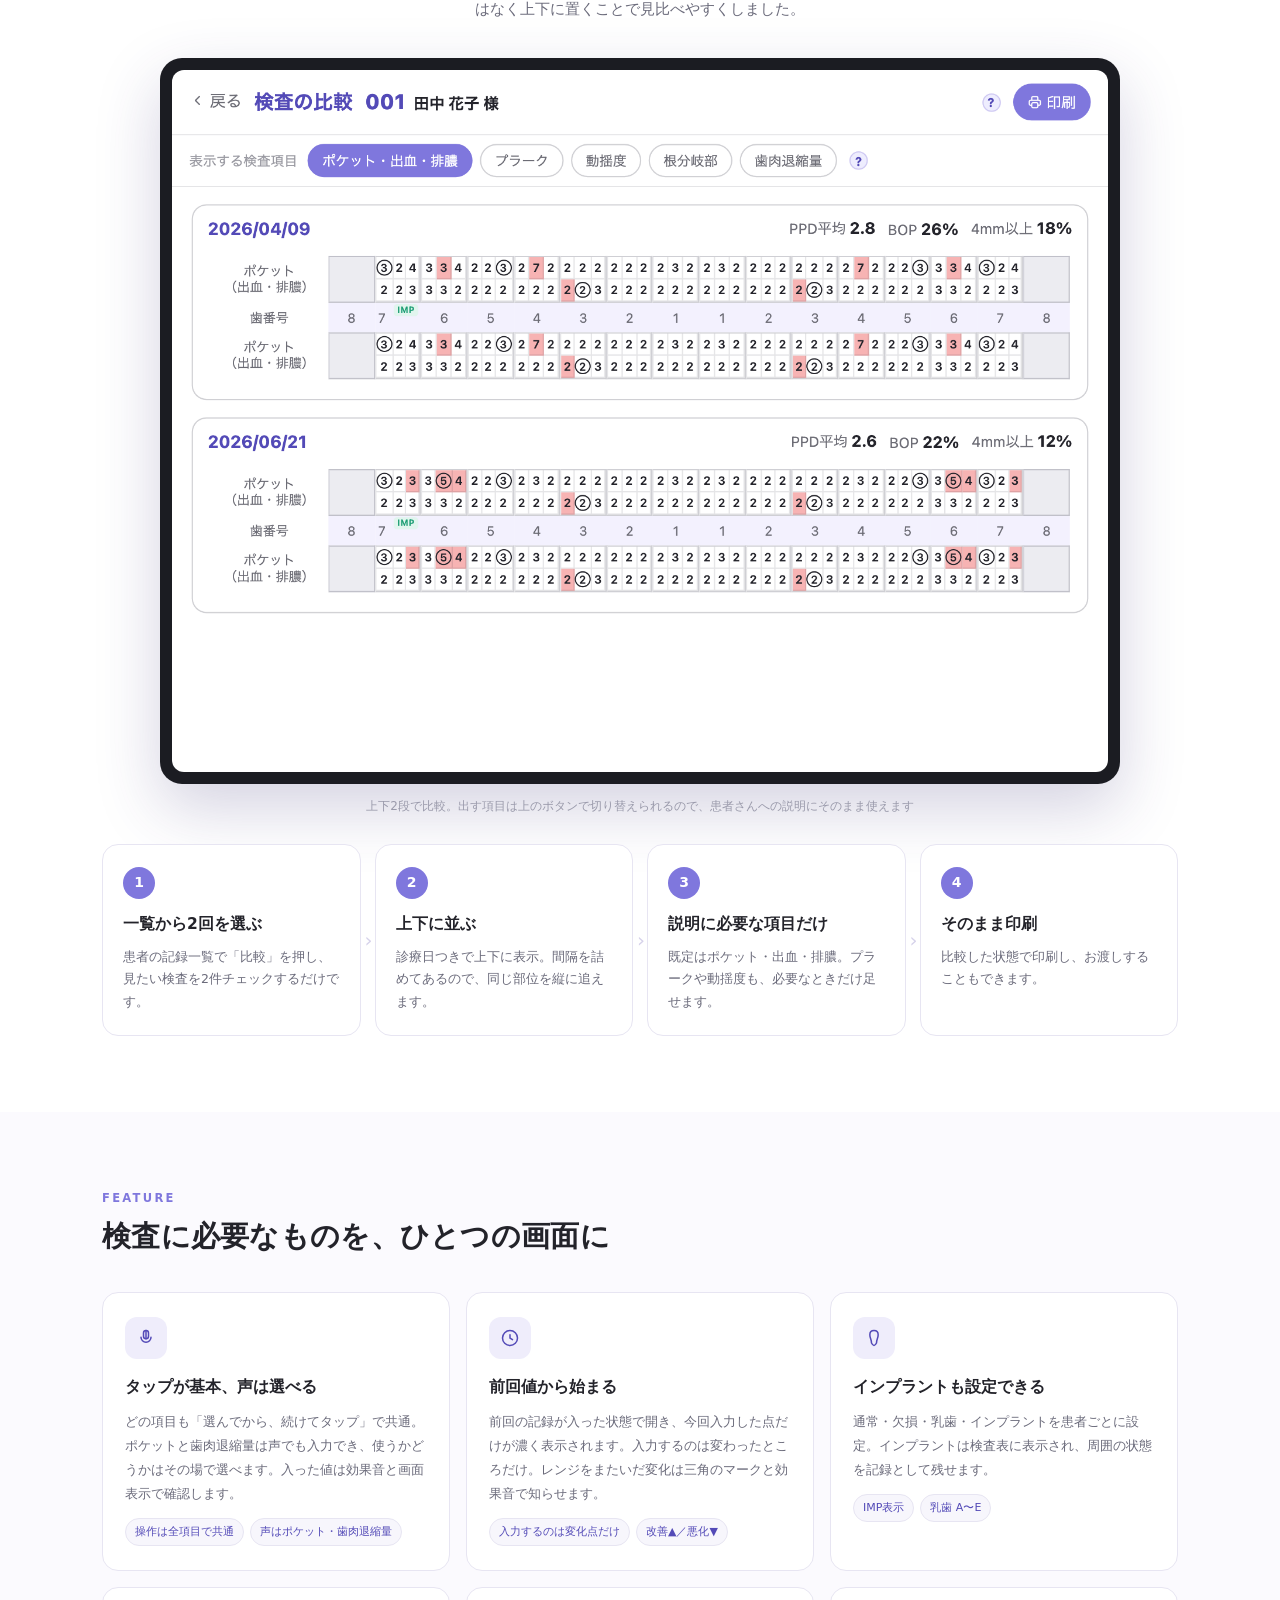
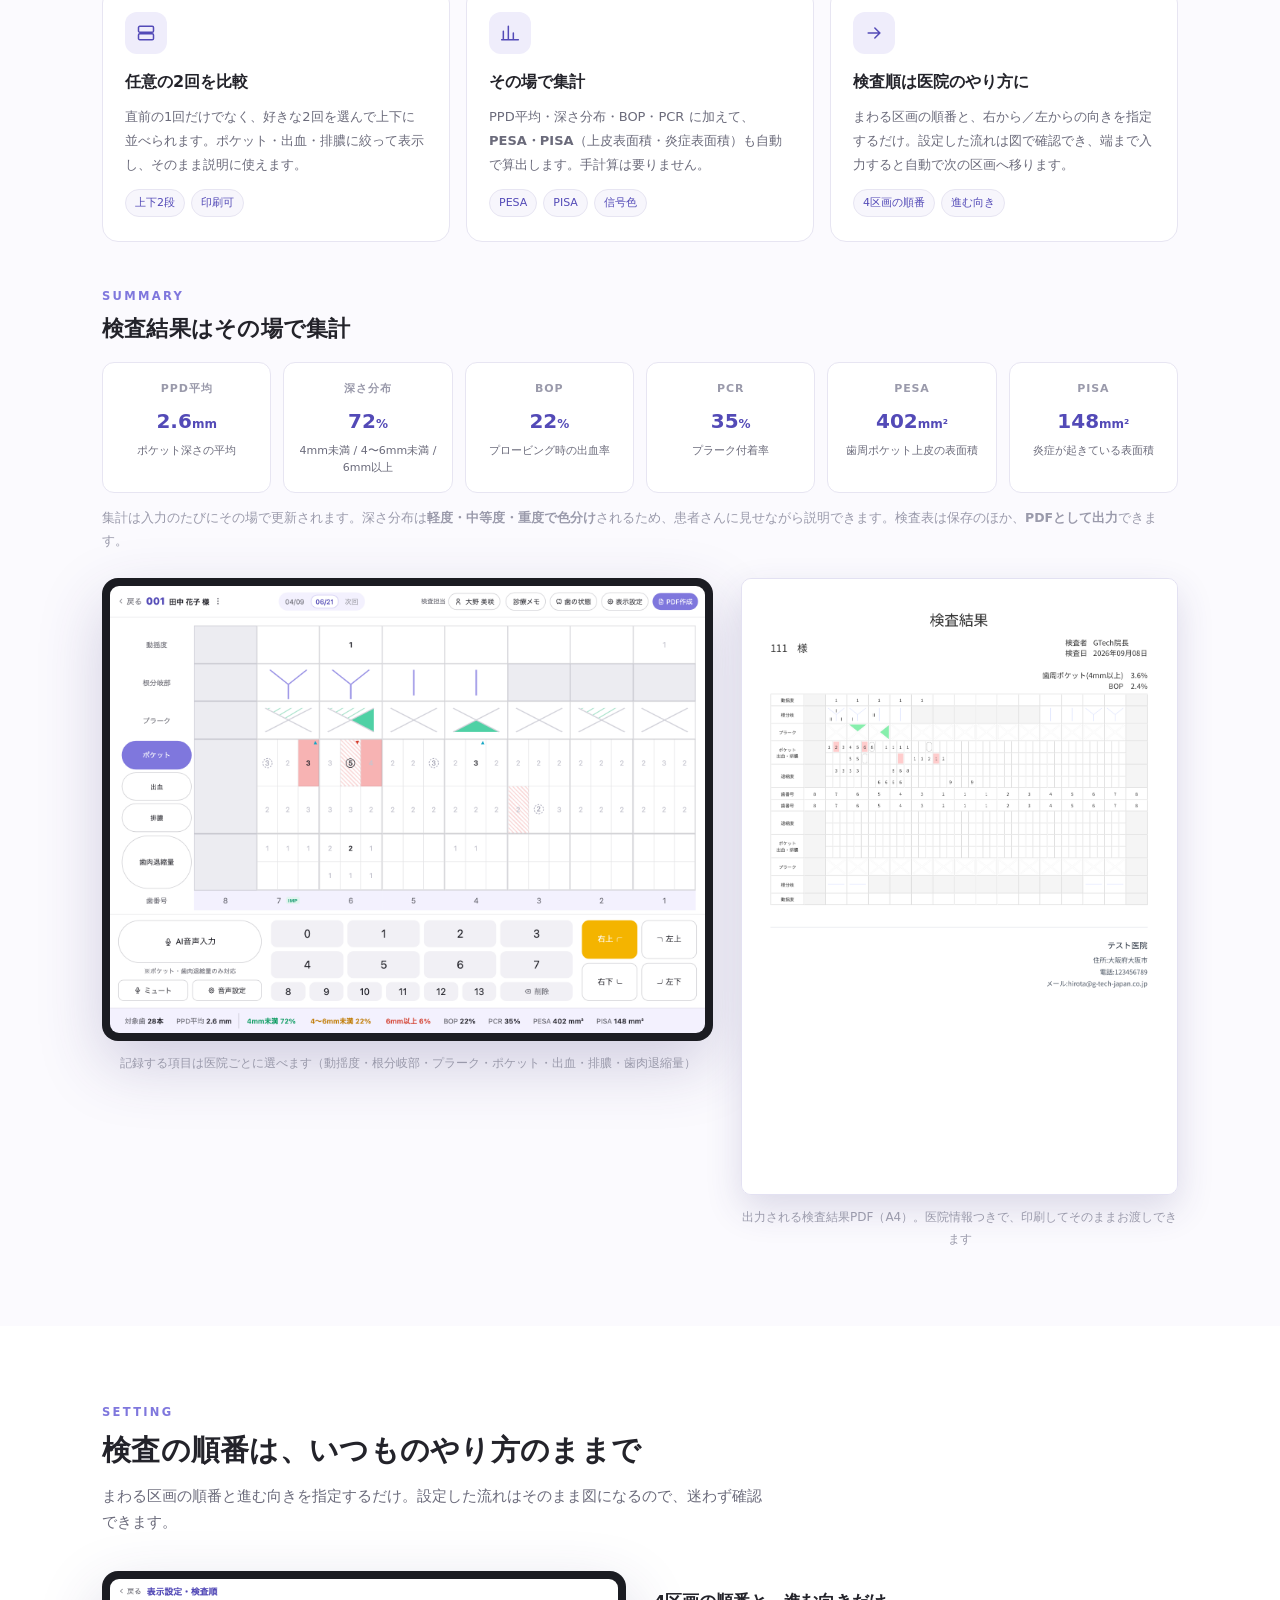
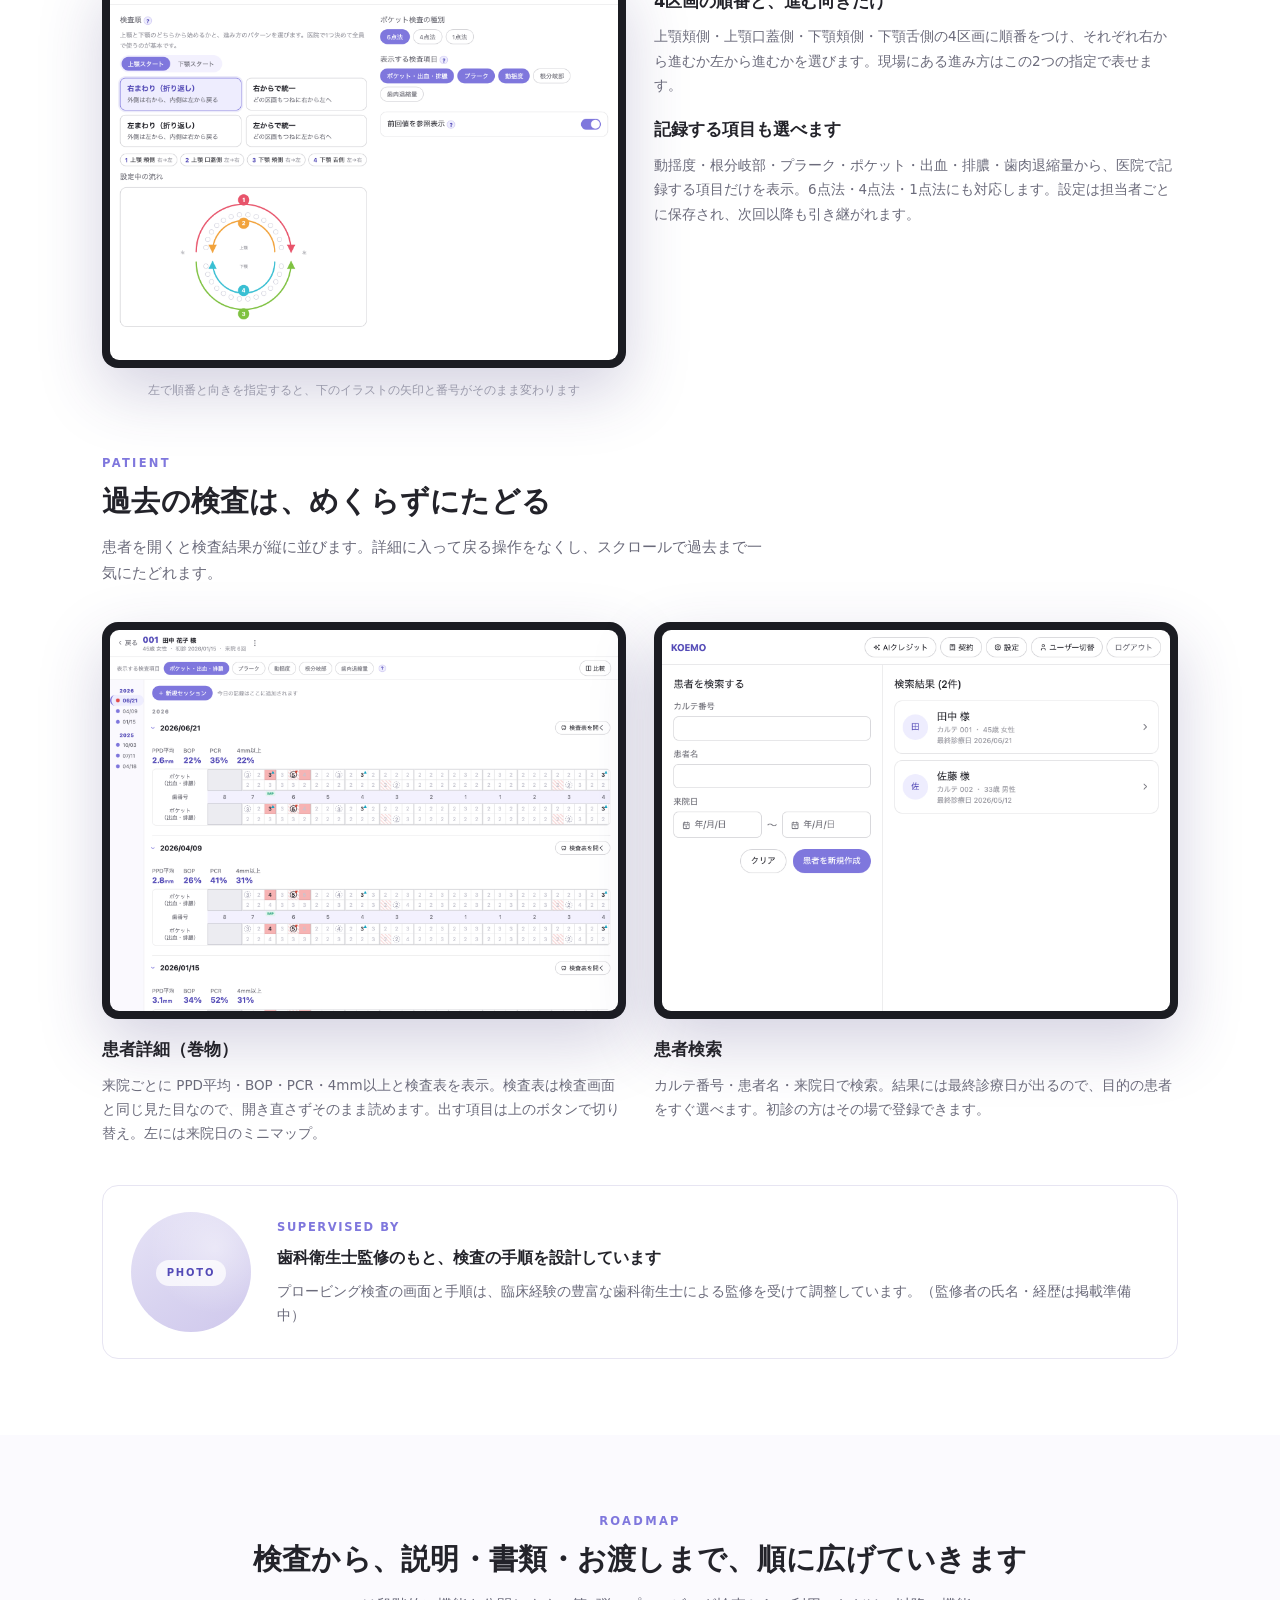
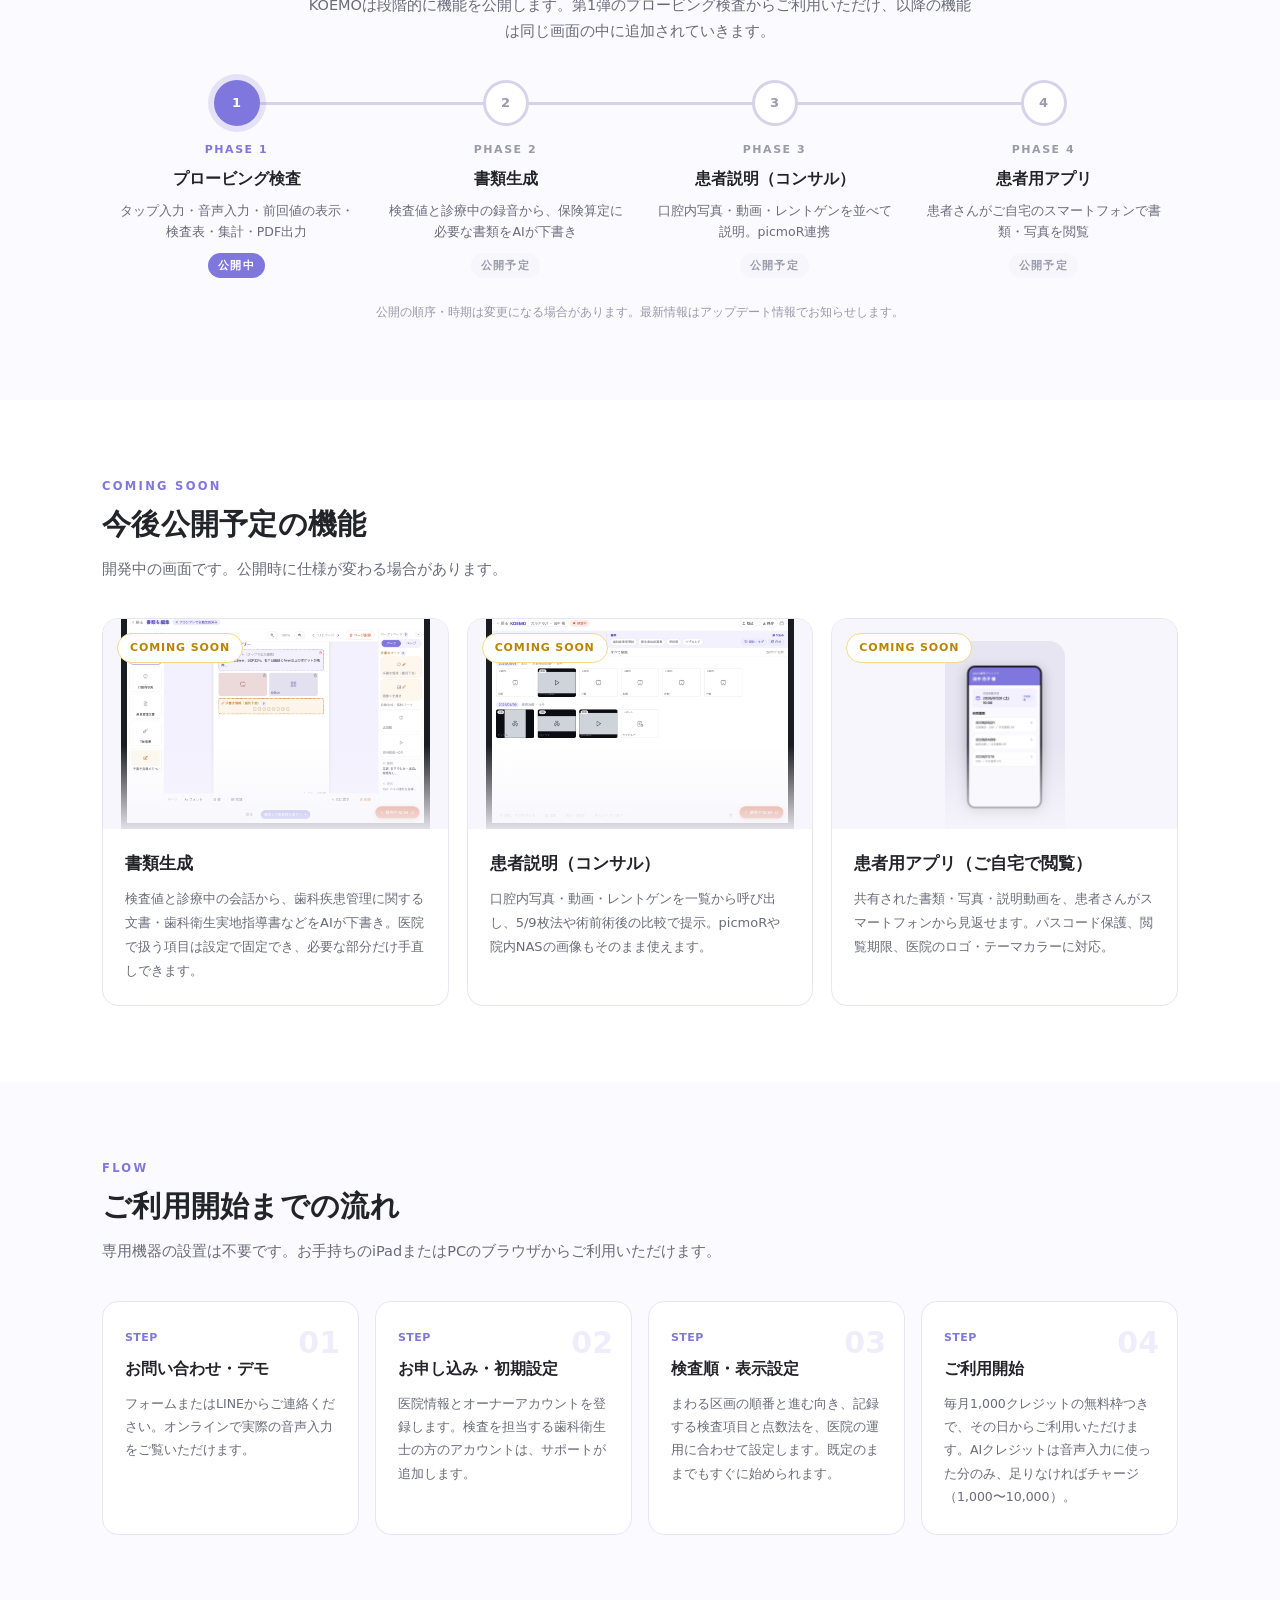
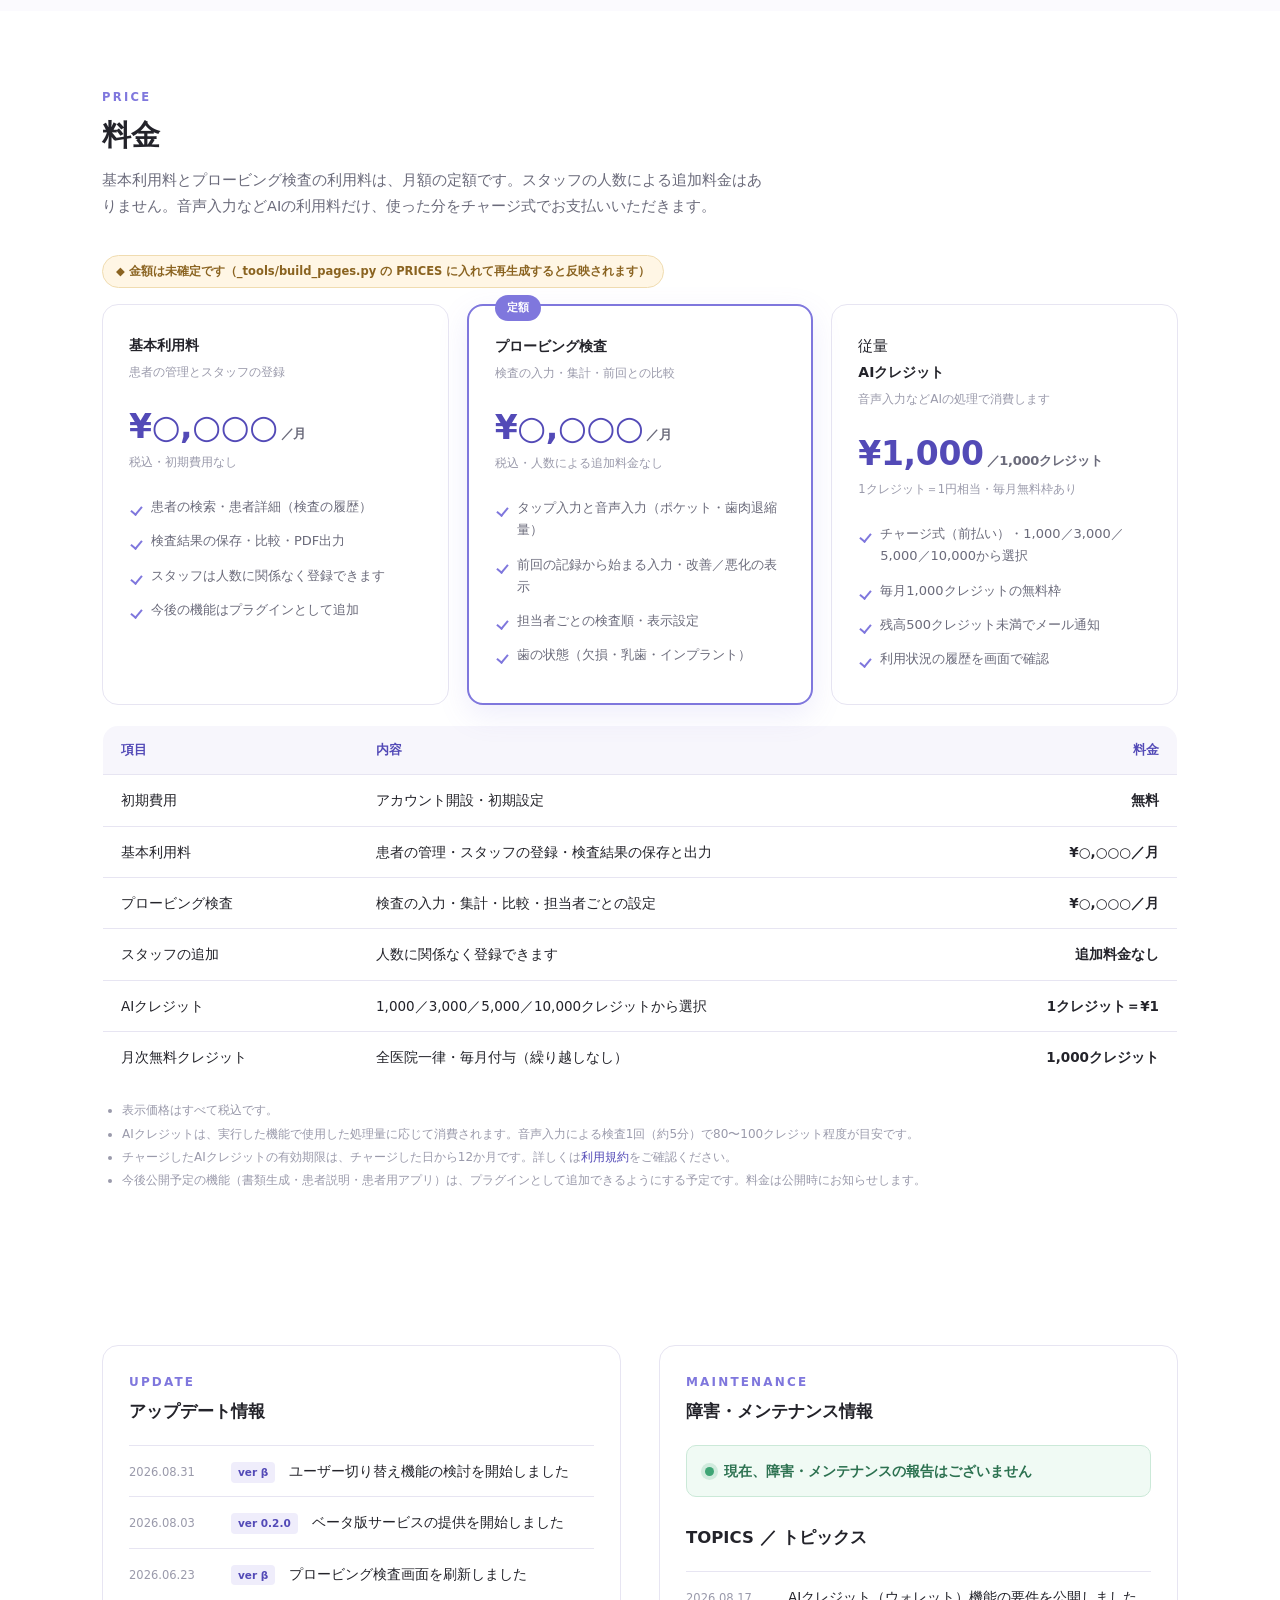
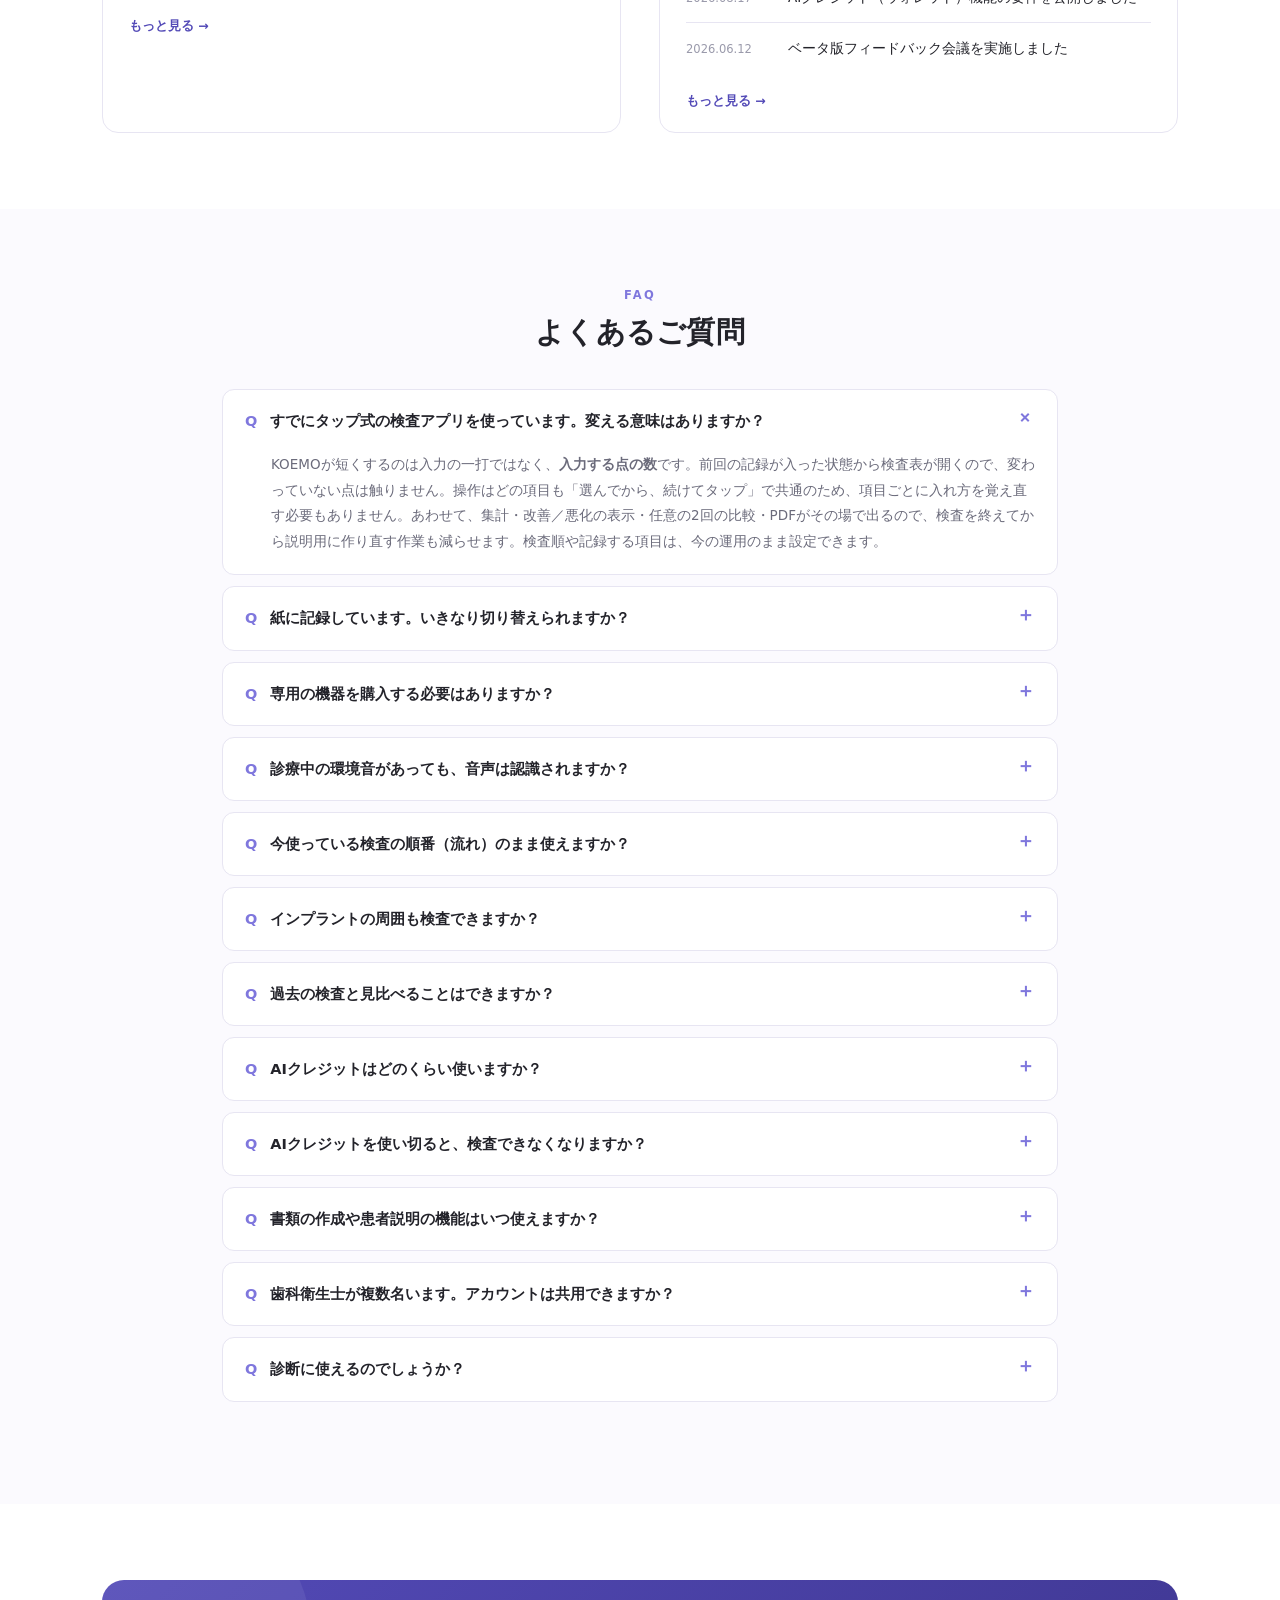
==== commit 56a2a82f: "料金を9/28の方向（基本利用料＋プロービング検査の定額・人数で変えない・AI従量）に書き直し、問い合わせ先をsupport@koemo.jpに Co-Authored-By: Claude Opus" ====
--- a/index.html
+++ b/index.html
@@ -733,22 +733,32 @@
 
 <!-- ============ PRICE ============ -->
 <section id="price">
+  <!-- EDITION: probing（プロービング版の料金）。完全版では「ベース＋プラグインごとの月額」に書き直す（サービスサイト/README.md §2）
+       金額は _tools/build_pages.py の PRICES で管理（data-price の中身はスクリプトが入れる） -->
   <div class="wrap">
     <div class="sechead">
       <span class="en">PRICE</span>
       <h2>料金</h2>
-      <p>月額の基本利用料に、ご利用人数分のユーザー料金を加えたかたちです。音声入力などAIの利用料は、使った分だけをチャージ式でお支払いいただきます。</p>
-    </div>
-    <div class="draft">◆ 金額は仮置きです。確定後に差し替えてください（ベータ期間中は基本利用料無料・AIクレジット無料枠 月1,000）</div>
+      <p>基本利用料とプロービング検査の利用料は、月額の定額です。スタッフの人数による追加料金はありません。音声入力などAIの利用料だけ、使った分をチャージ式でお支払いいただきます。</p>
+    </div>
+    <div class="draft" data-price-draft>◆ 金額は未確定です（_tools/build_pages.py の PRICES に入れて再生成すると反映されます）</div>
     <div class="psum">
       <div class="pcard">
         <div class="ptitle">基本利用料</div>
-        <div class="pdesc">院長（オーナー）＋スタッフ1名分を含みます</div>
-        <div class="price">¥○,○○○<small>／月</small></div>
+        <div class="pdesc">患者の管理とスタッフの登録</div>
+        <div class="price"><span data-price="base">¥○,○○○</span><small>／月</small></div>
         <div class="pnote">税込・初期費用なし</div>
-        <ul><li>プロービング検査（タップ入力・音声入力）</li><li>検査結果の保存・PDF出力</li><li>担当者ごとの検査設定</li><li>今後公開する機能も同じ契約内で追加</li></ul>
+        <ul><li>患者の検索・患者詳細（検査の履歴）</li><li>検査結果の保存・比較・PDF出力</li><li>スタッフは人数に関係なく登録できます</li><li>今後の機能はプラグインとして追加</li></ul>
       </div>
       <div class="pcard hi">
+        <span class="badge">定額</span>
+        <div class="ptitle">プロービング検査</div>
+        <div class="pdesc">検査の入力・集計・前回との比較</div>
+        <div class="price"><span data-price="probing">¥○,○○○</span><small>／月</small></div>
+        <div class="pnote">税込・人数による追加料金なし</div>
+        <ul><li>タップ入力と音声入力（ポケット・歯肉退縮量）</li><li>前回の記録から始まる入力・改善／悪化の表示</li><li>担当者ごとの検査順・表示設定</li><li>歯の状態（欠損・乳歯・インプラント）</li></ul>
+      </div>
+      <div class="pcard">
         <span class="badge">従量</span>
         <div class="ptitle">AIクレジット</div>
         <div class="pdesc">音声入力などAIの処理で消費します</div>
@@ -756,20 +766,14 @@
         <div class="pnote">1クレジット＝1円相当・毎月無料枠あり</div>
         <ul><li>チャージ式（前払い）・1,000／3,000／5,000／10,000から選択</li><li>毎月1,000クレジットの無料枠</li><li>残高500クレジット未満でメール通知</li><li>利用状況の履歴を画面で確認</li></ul>
       </div>
-      <div class="pcard">
-        <div class="ptitle">追加ユーザー</div>
-        <div class="pdesc">歯科衛生士の方の人数分を追加できます</div>
-        <div class="price">¥○○○<small>／1名・月</small></div>
-        <div class="pnote">検査担当者の記録に使用します</div>
-        <ul><li>検査者としてPDFに記録</li><li>スタッフごとのログインID・パスワード</li><li>権限はオーナー／スタッフの2種</li></ul>
-      </div>
     </div>
     <table class="ptable">
-      <thead><tr><th>項目</th><th>内容</th><th style="text-align:right">料金（仮）</th></tr></thead>
+      <thead><tr><th>項目</th><th>内容</th><th style="text-align:right">料金</th></tr></thead>
       <tbody>
         <tr><td>初期費用</td><td>アカウント開設・初期設定</td><td class="r">無料</td></tr>
-        <tr><td>基本利用料</td><td>オーナー＋スタッフ1名を含む</td><td class="r">¥○,○○○／月</td></tr>
-        <tr><td>追加ユーザー</td><td>1名につき</td><td class="r">¥○○○／月</td></tr>
+        <tr><td>基本利用料</td><td>患者の管理・スタッフの登録・検査結果の保存と出力</td><td class="r"><span data-price="base">¥○,○○○</span>／月</td></tr>
+        <tr><td>プロービング検査</td><td>検査の入力・集計・比較・担当者ごとの設定</td><td class="r"><span data-price="probing">¥○,○○○</span>／月</td></tr>
+        <tr><td>スタッフの追加</td><td>人数に関係なく登録できます</td><td class="r">追加料金なし</td></tr>
         <tr><td>AIクレジット</td><td>1,000／3,000／5,000／10,000クレジットから選択</td><td class="r">1クレジット＝¥1</td></tr>
         <tr><td>月次無料クレジット</td><td>全医院一律・毎月付与（繰り越しなし）</td><td class="r">1,000クレジット</td></tr>
       </tbody>
@@ -777,8 +781,8 @@
     <ul class="pnotes">
       <li>表示価格はすべて税込です。</li>
       <li>AIクレジットは、実行した機能で使用した処理量に応じて消費されます。音声入力による検査1回（約5分）で80〜100クレジット程度が目安です。</li>
-      <li>AIクレジットには有効期限があります。詳細は利用規約をご確認ください。</li>
-      <li>今後公開予定の機能（書類生成・患者説明・患者用アプリ）の料金は、公開時にお知らせします。</li>
+      <li>チャージしたAIクレジットの有効期限は、チャージした日から12か月です。詳しくは<a href="terms.html">利用規約</a>をご確認ください。</li>
+      <li>今後公開予定の機能（書類生成・患者説明・患者用アプリ）は、プラグインとして追加できるようにする予定です。料金は公開時にお知らせします。</li>
     </ul>
   </div>
 </section>
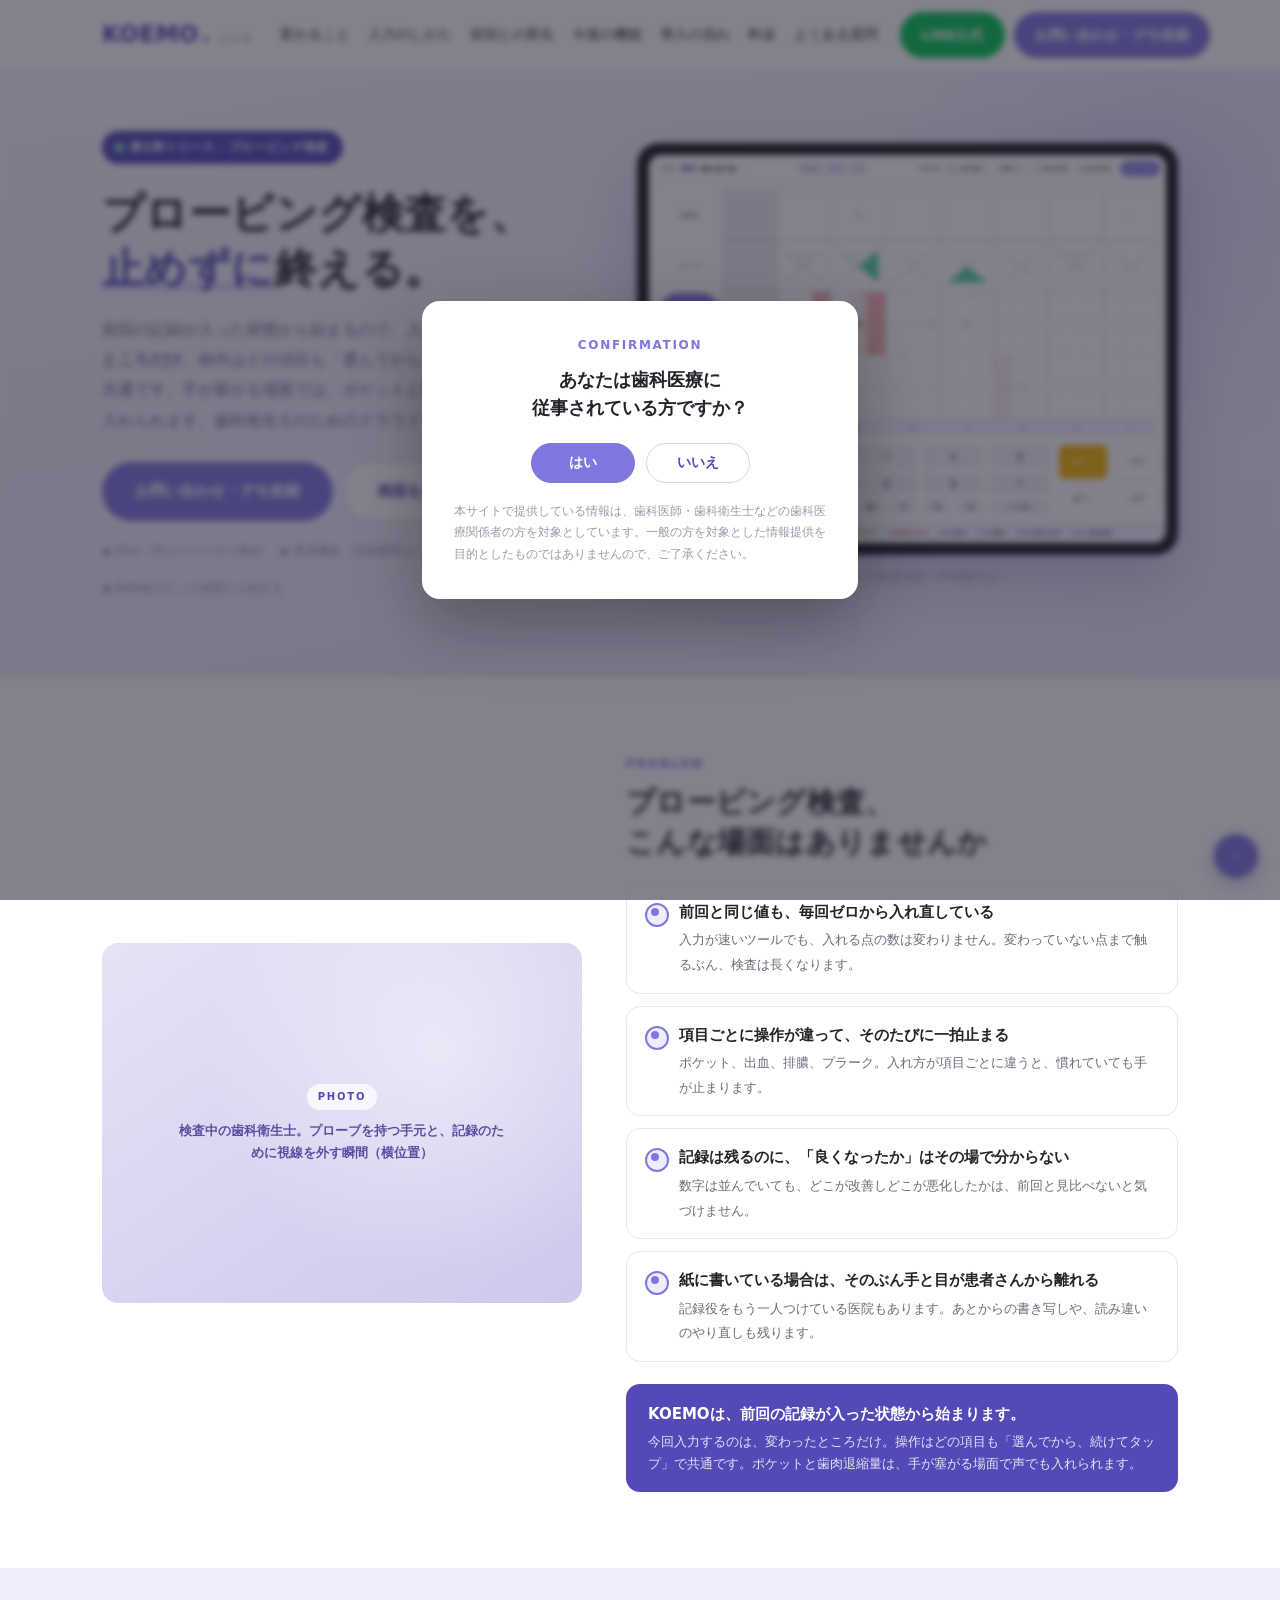
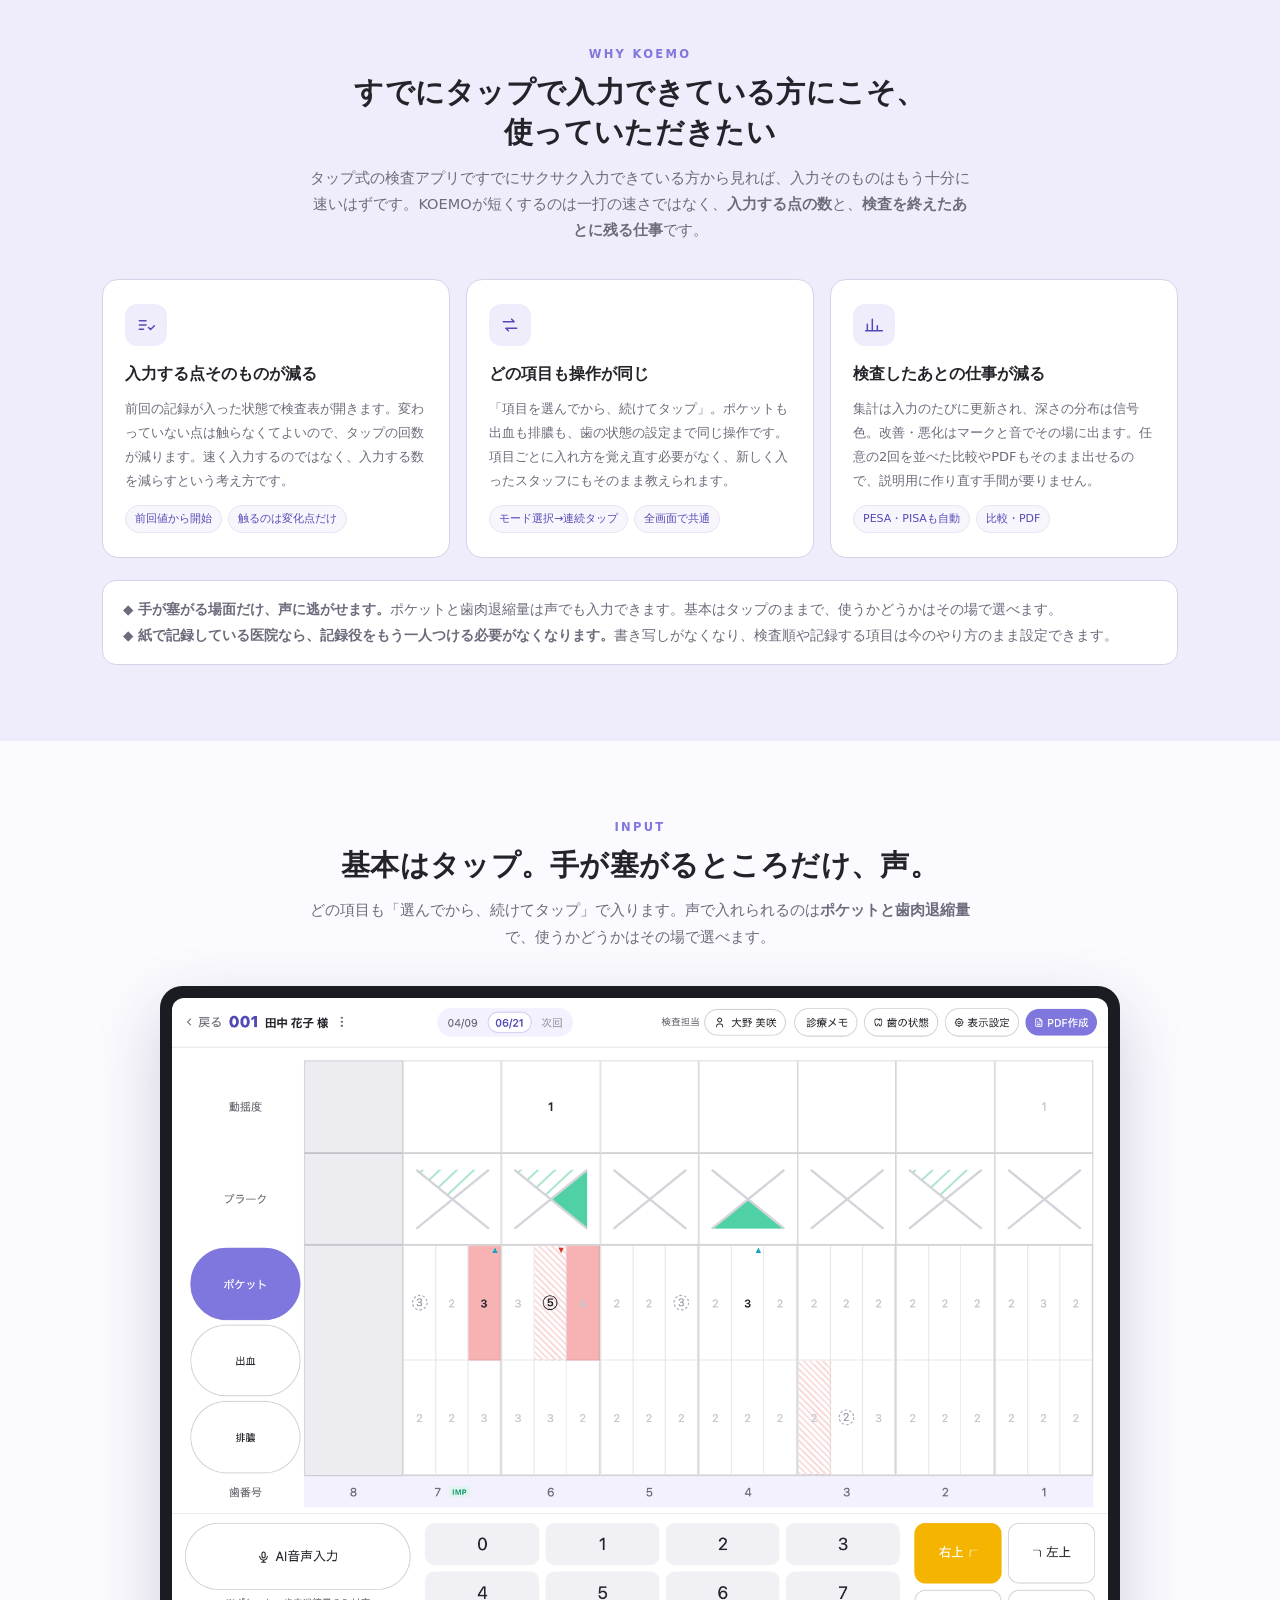
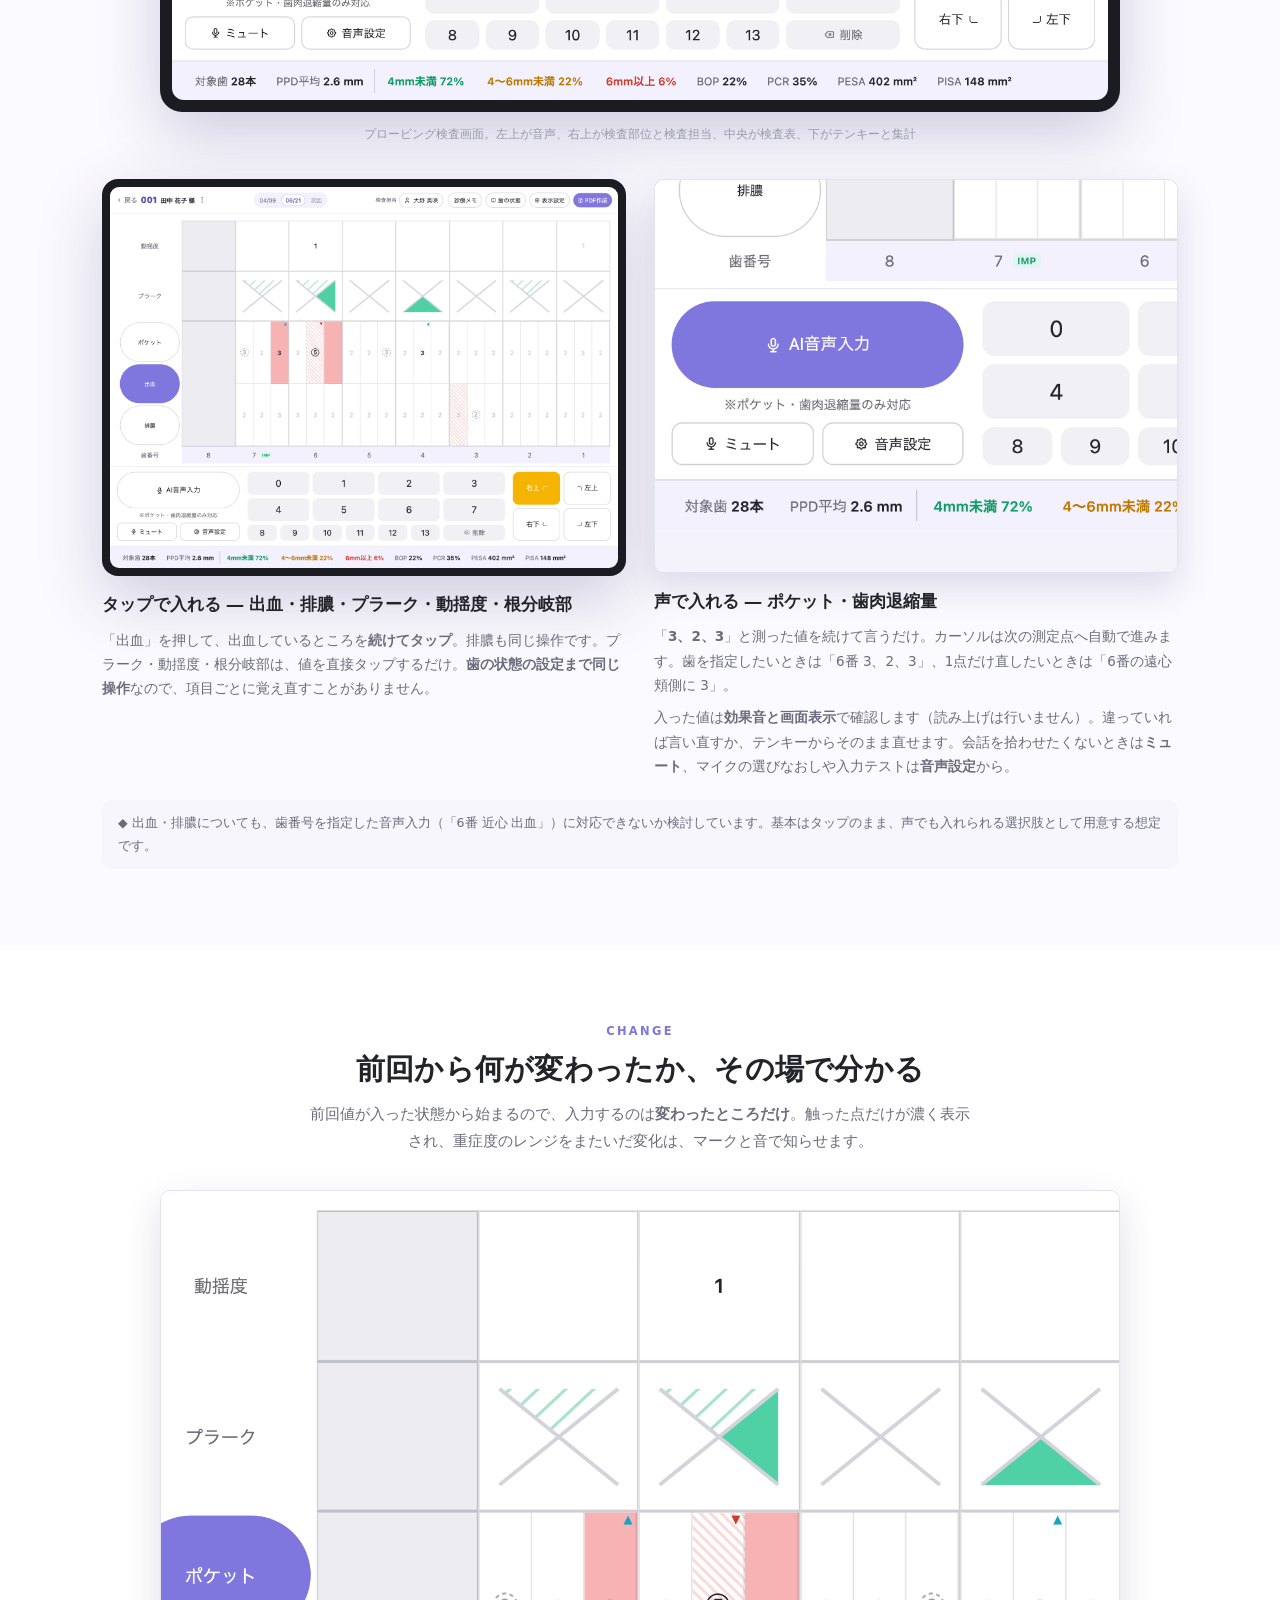
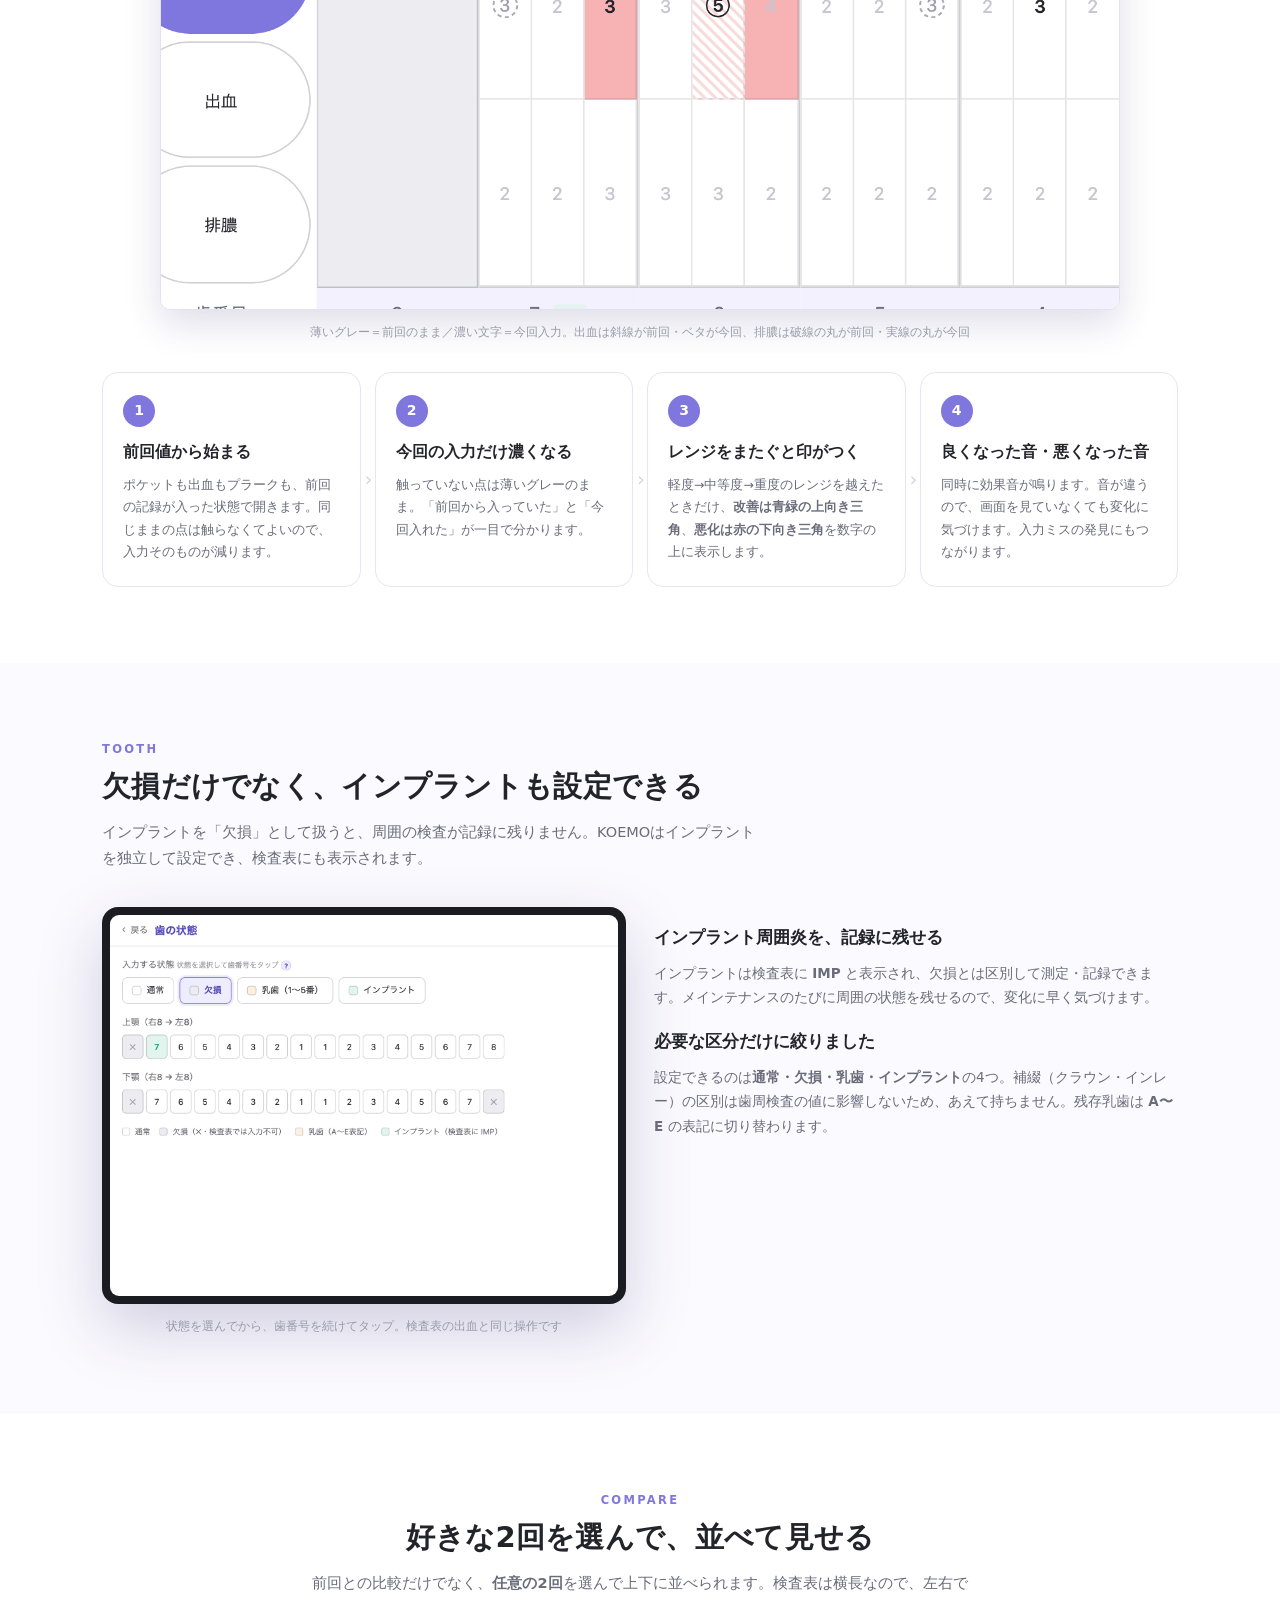
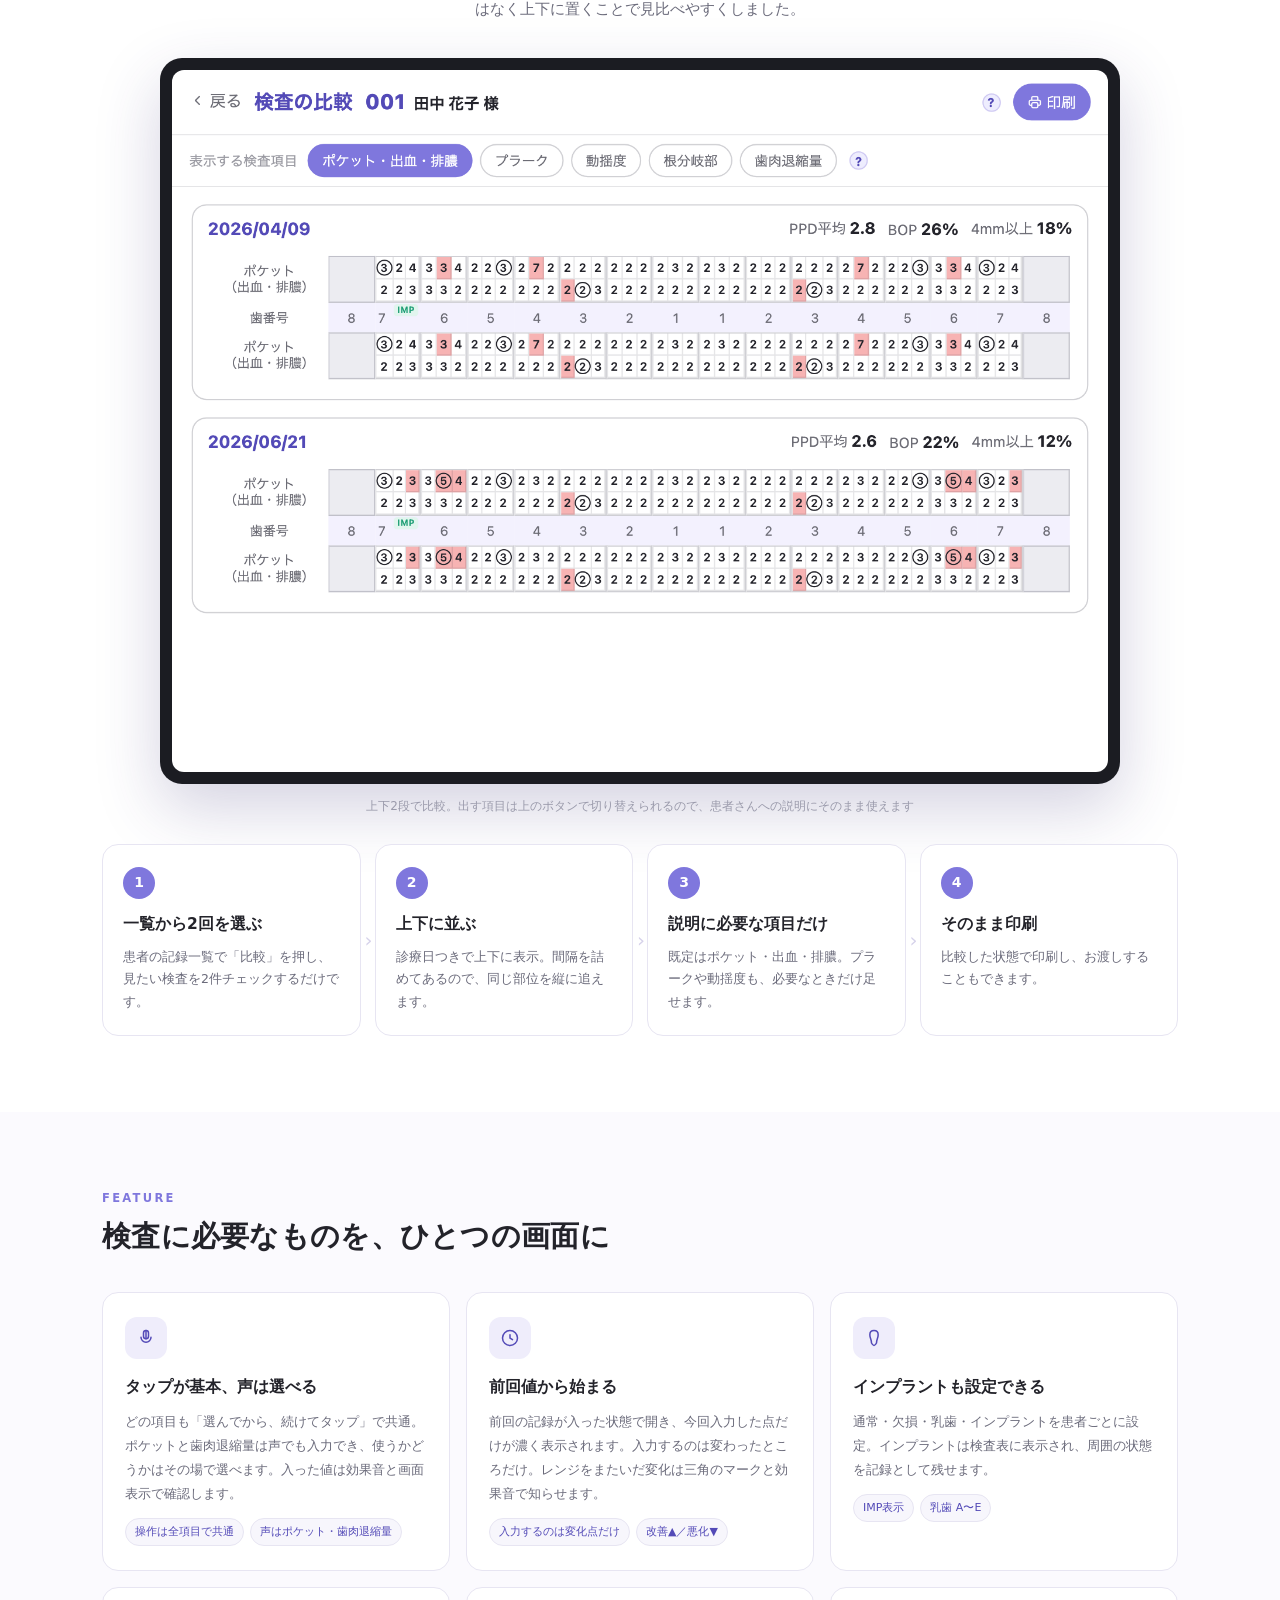
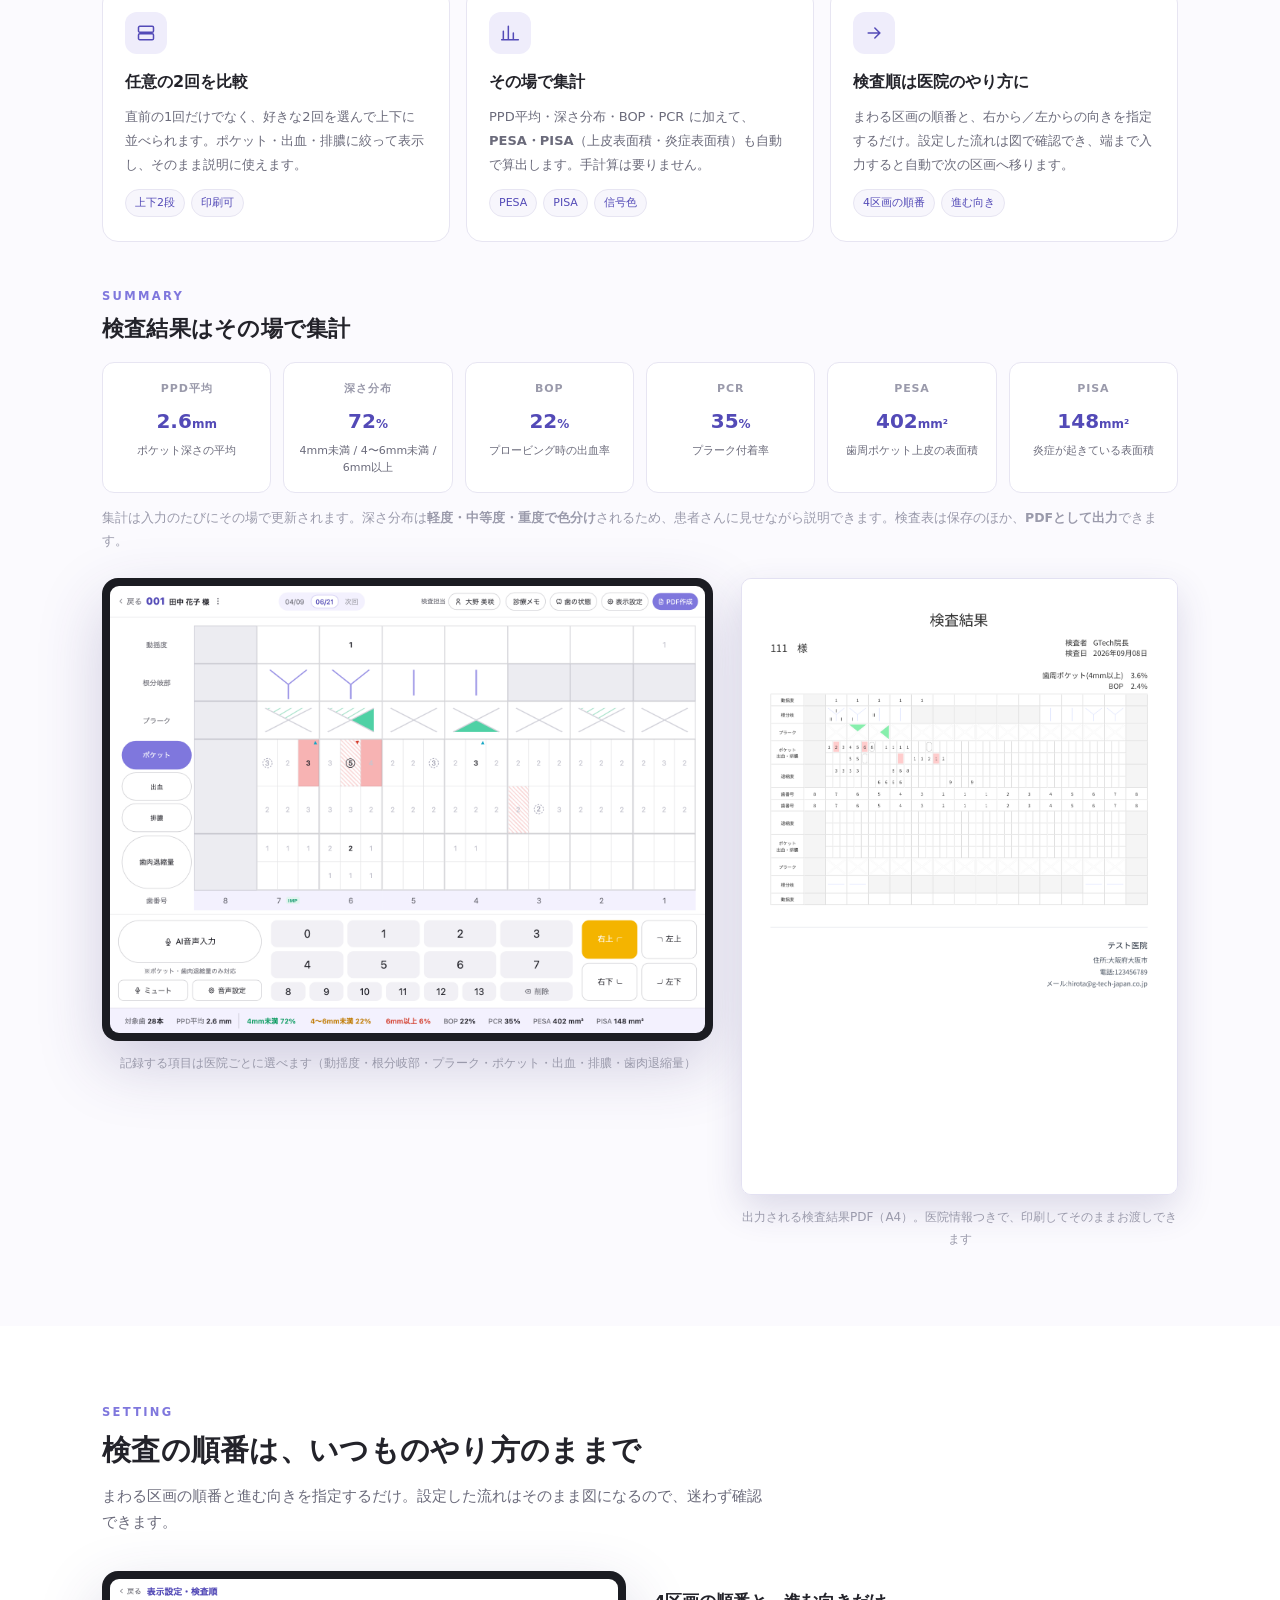
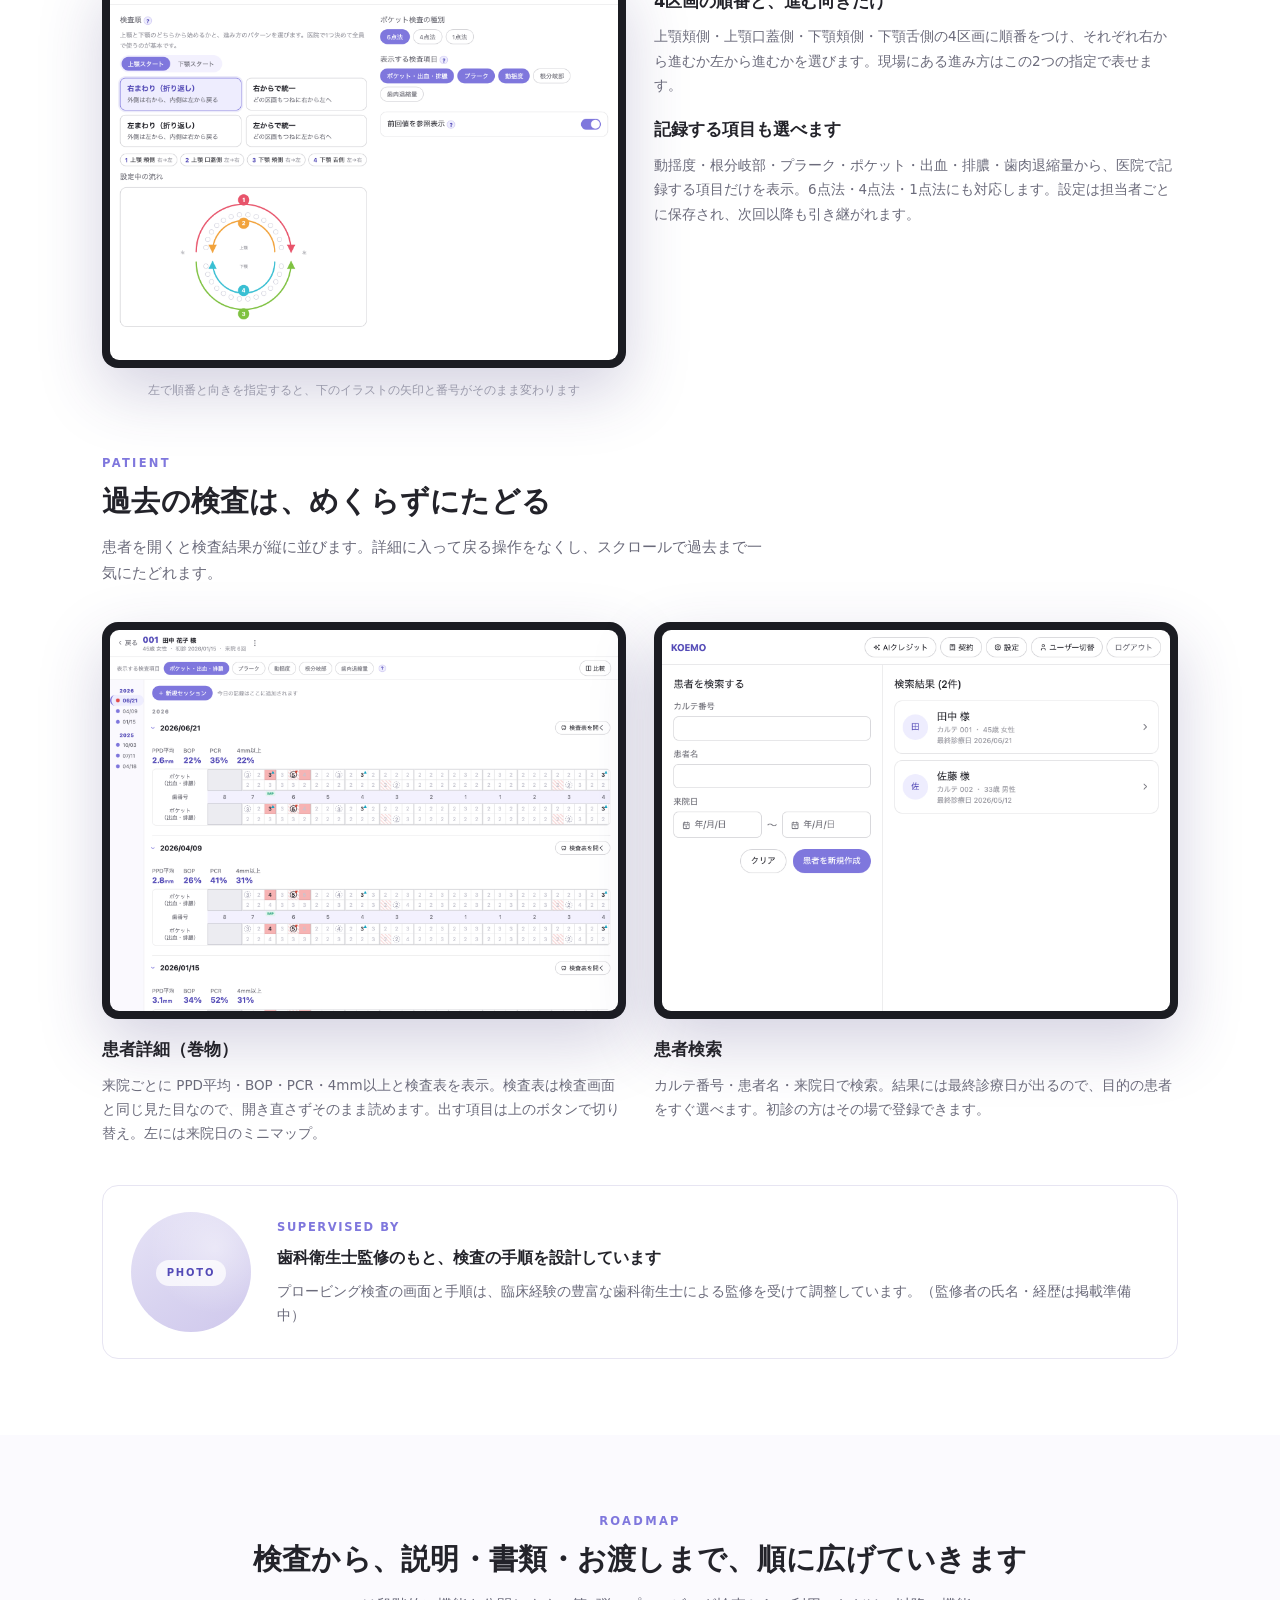
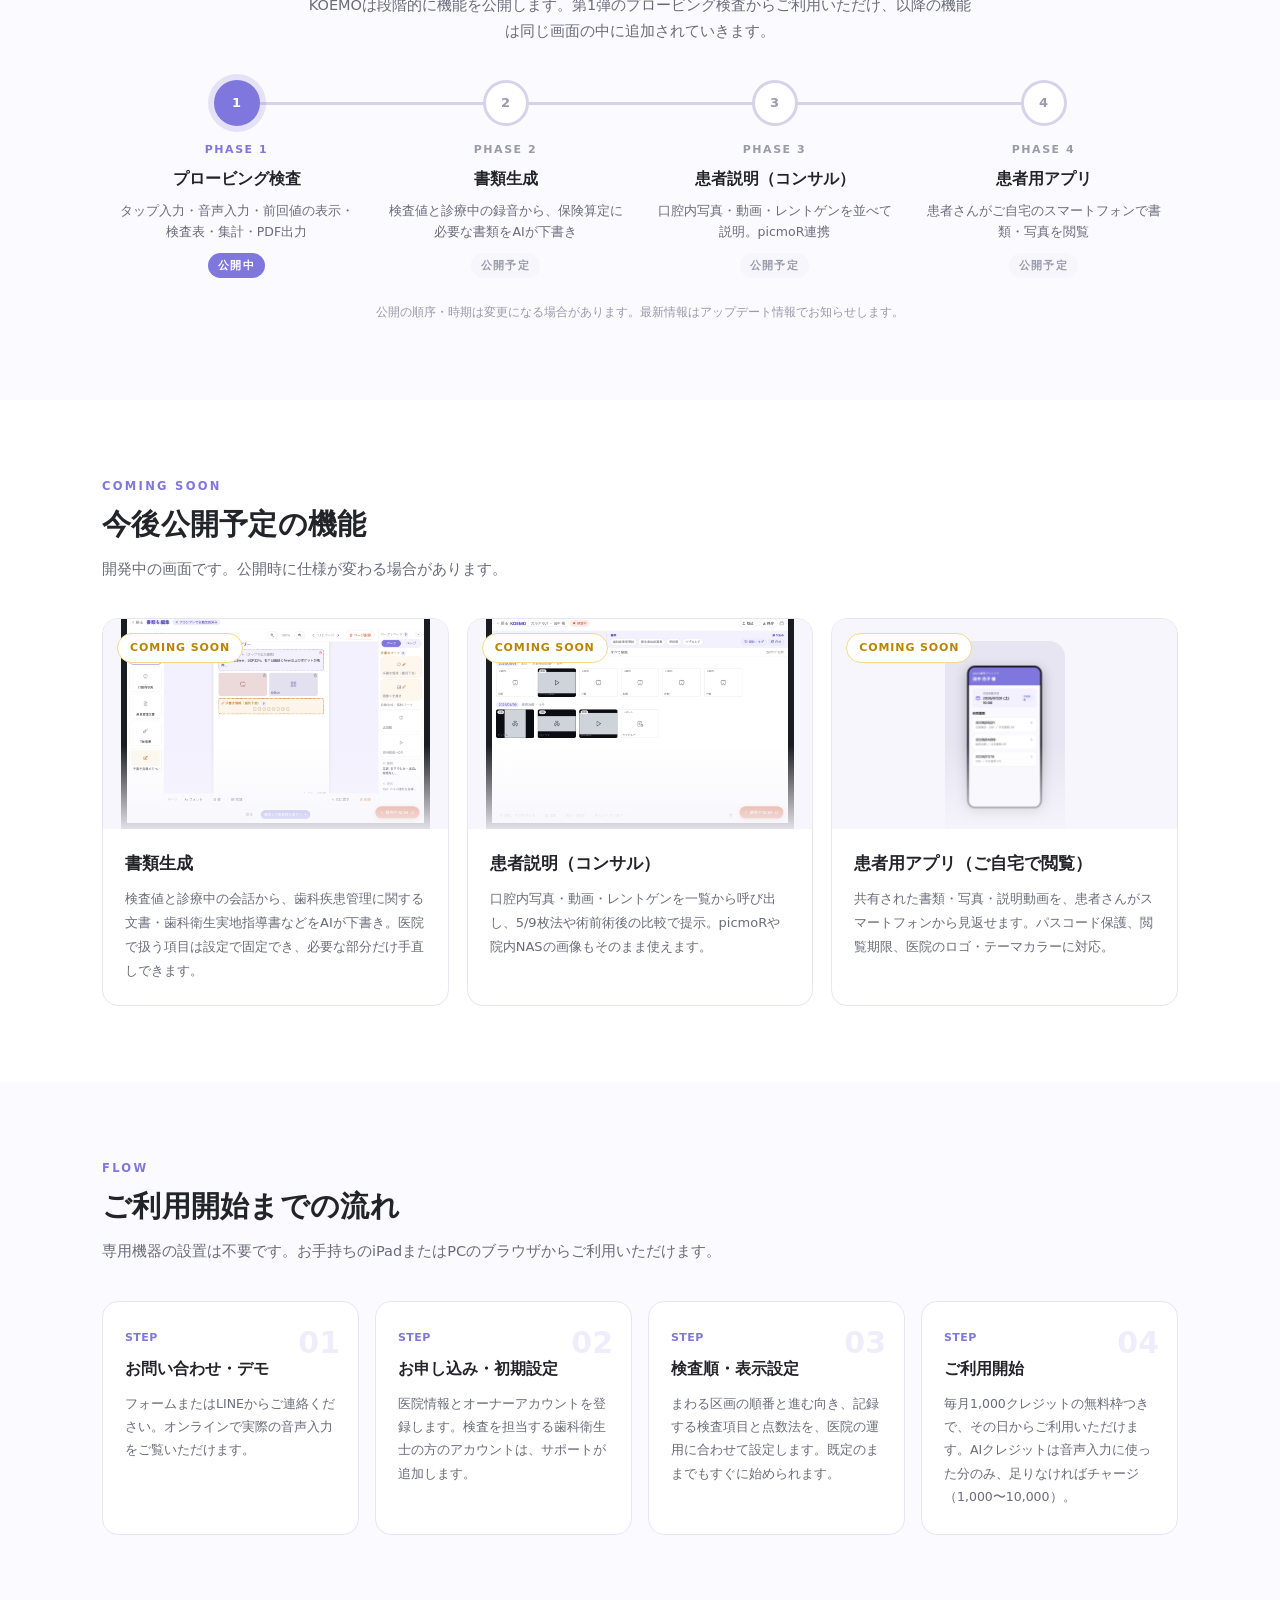
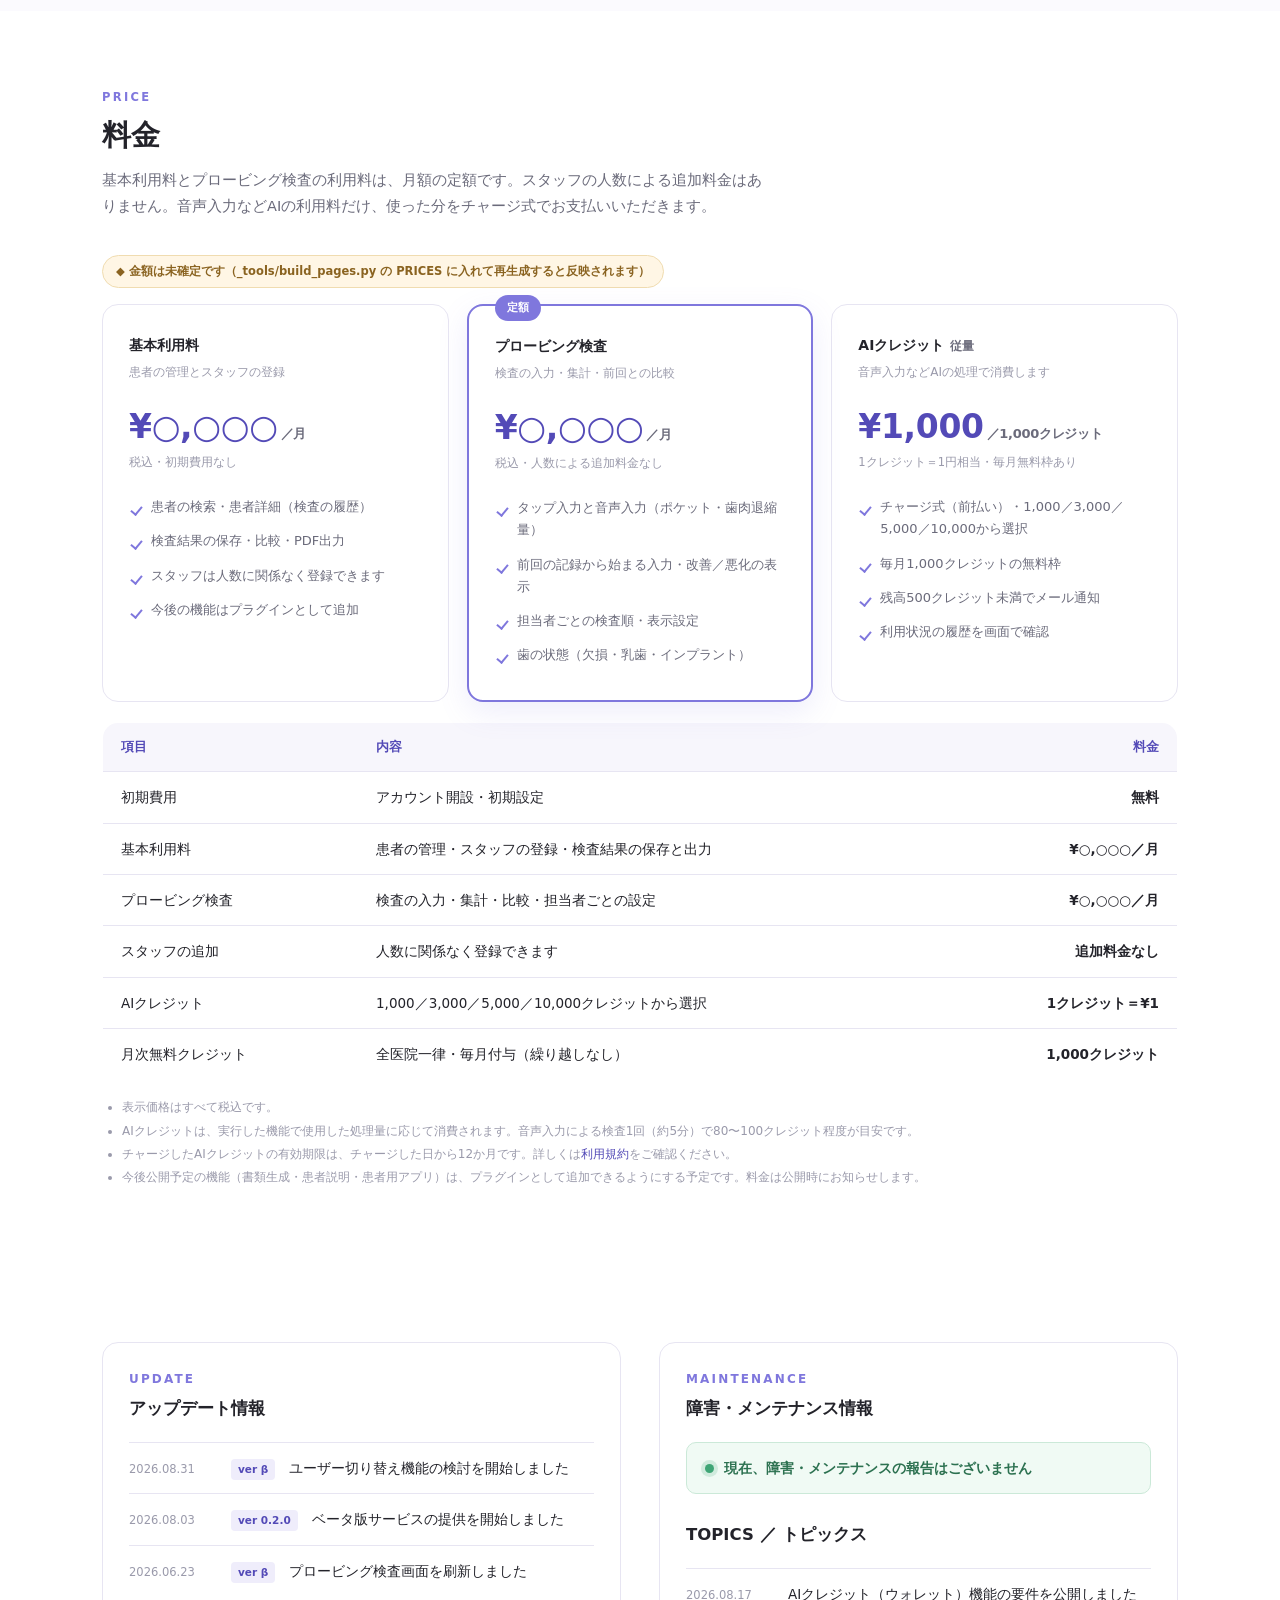
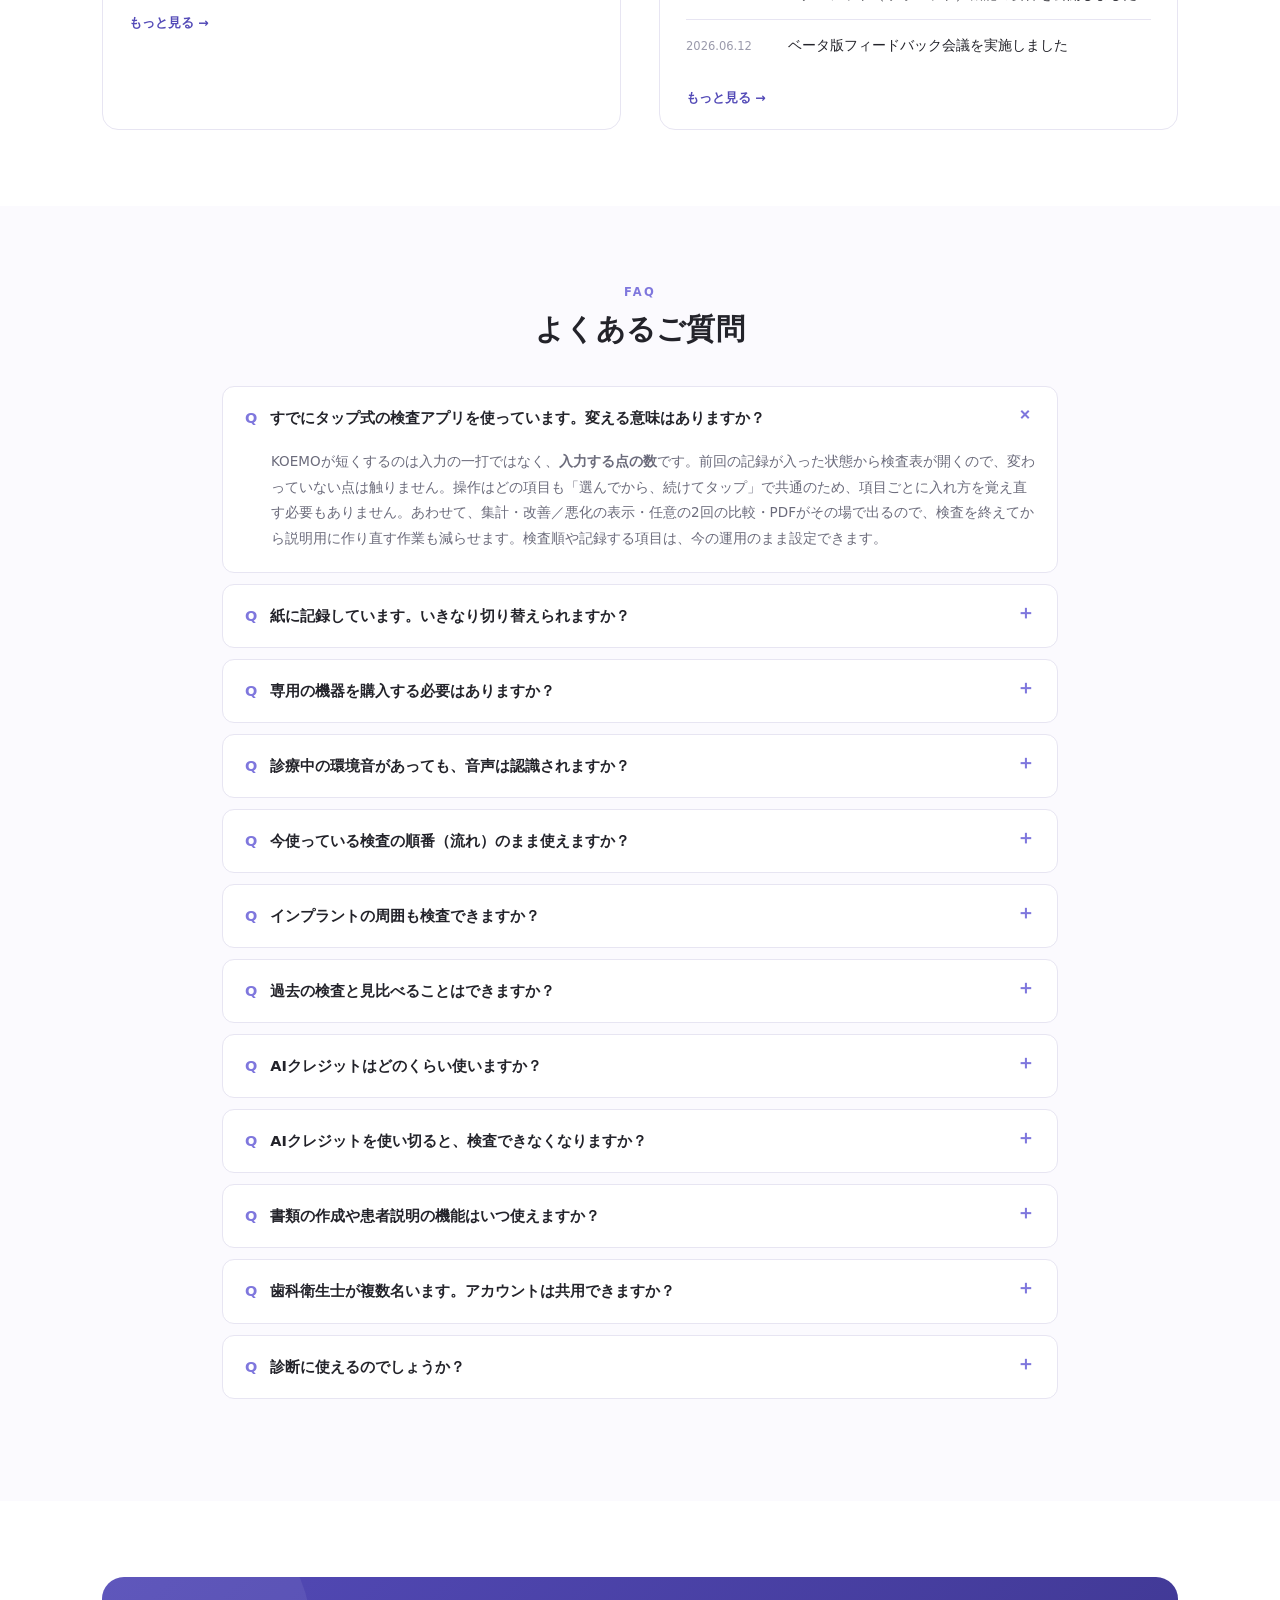
==== commit 5aee3726: "料金欄: AIクレジットの従量表示をタイトル横に Co-Authored-By: Claude Opus 5.5 <noreply@anthropic.com>" ====
--- a/index.html
+++ b/index.html
@@ -759,8 +759,7 @@
         <ul><li>タップ入力と音声入力（ポケット・歯肉退縮量）</li><li>前回の記録から始まる入力・改善／悪化の表示</li><li>担当者ごとの検査順・表示設定</li><li>歯の状態（欠損・乳歯・インプラント）</li></ul>
       </div>
       <div class="pcard">
-        <span class="badge">従量</span>
-        <div class="ptitle">AIクレジット</div>
+        <div class="ptitle">AIクレジット<span style="font-size:12px;color:var(--muted);font-weight:600;margin-left:6px">従量</span></div>
         <div class="pdesc">音声入力などAIの処理で消費します</div>
         <div class="price">¥1,000<small>／1,000クレジット</small></div>
         <div class="pnote">1クレジット＝1円相当・毎月無料枠あり</div>
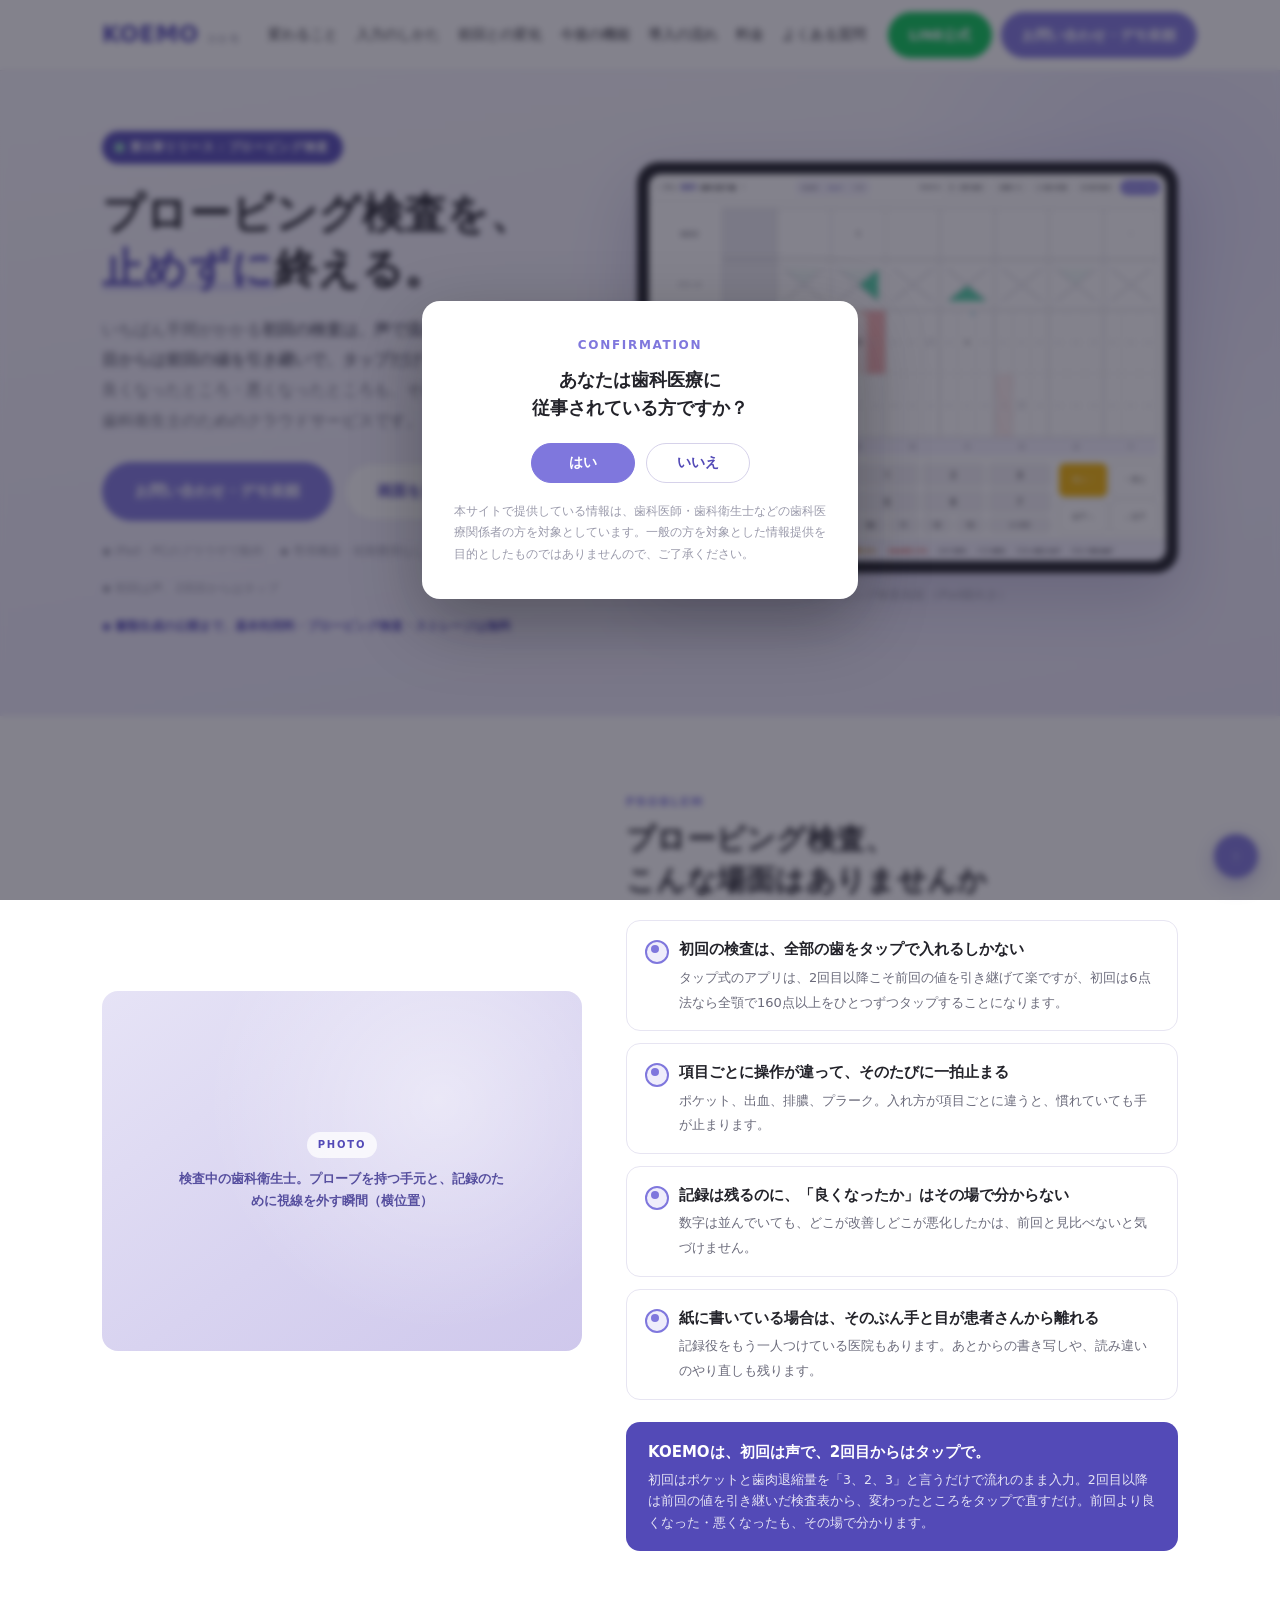
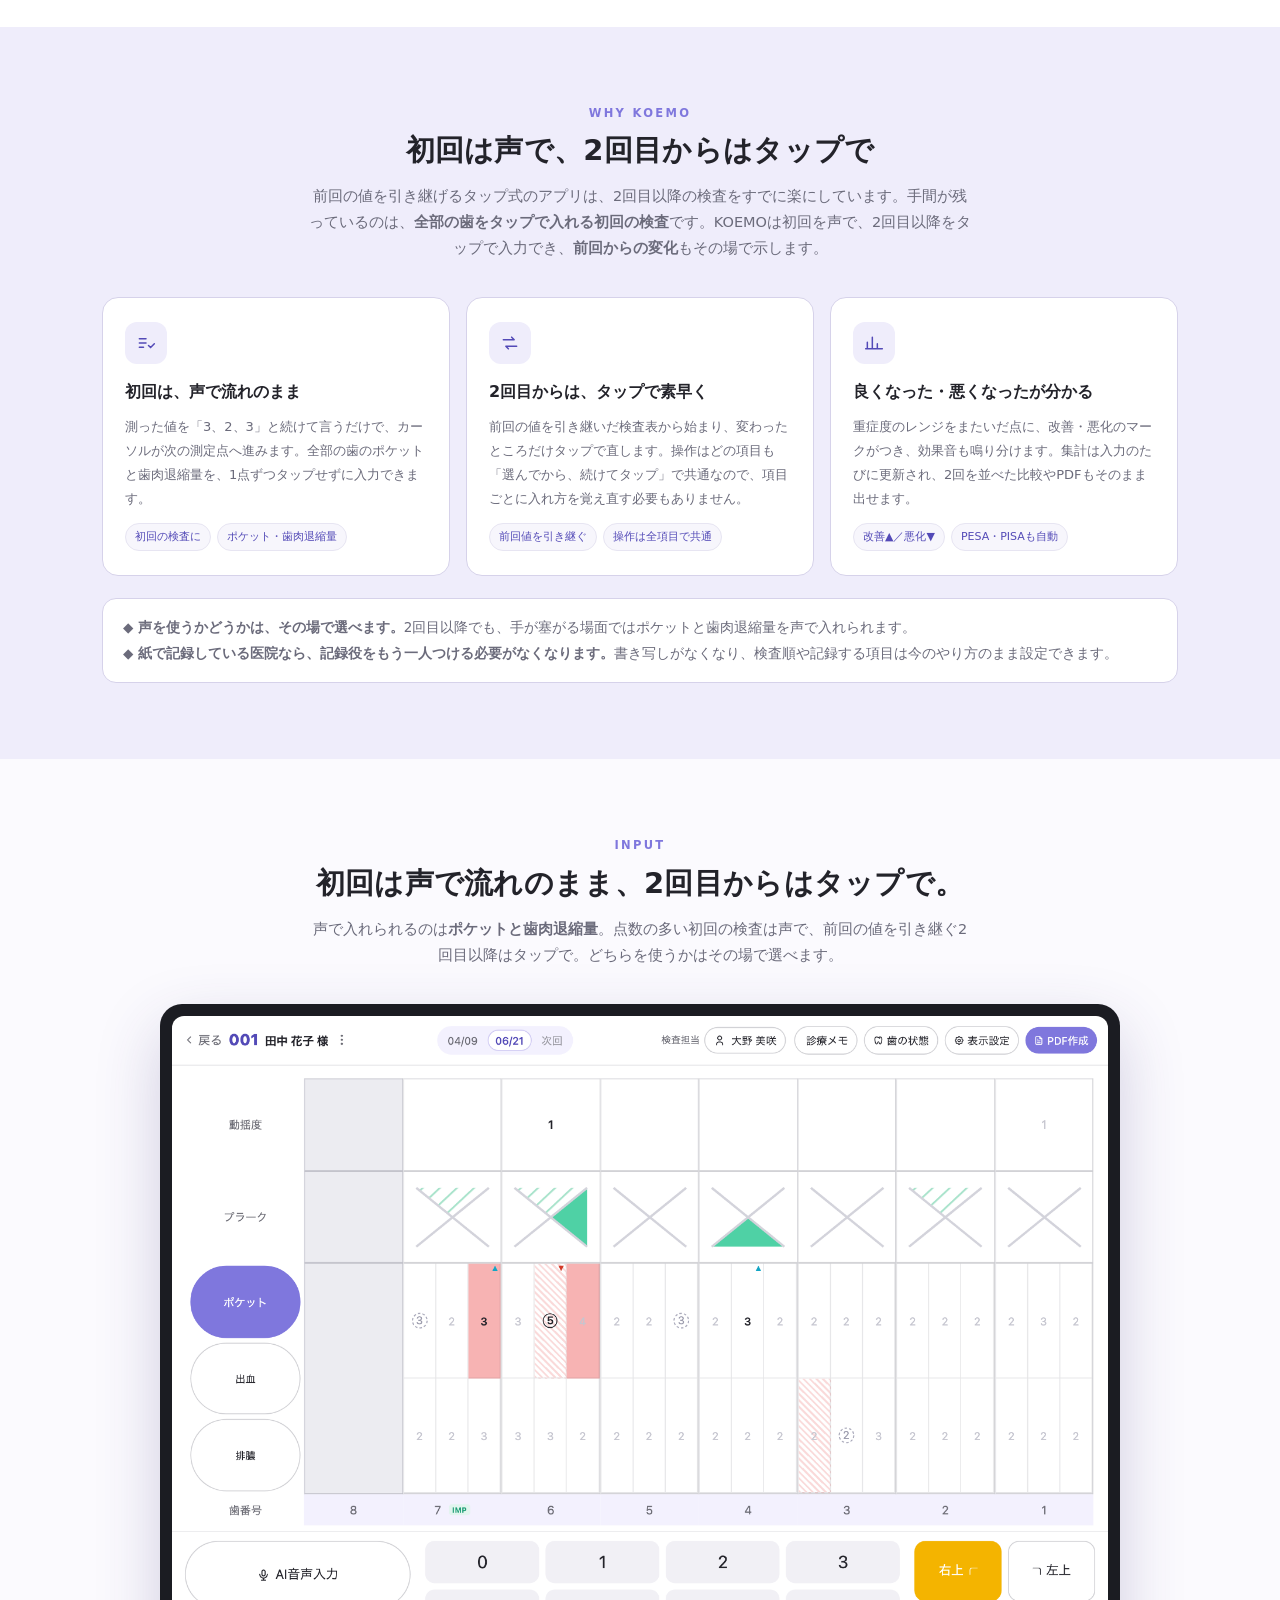
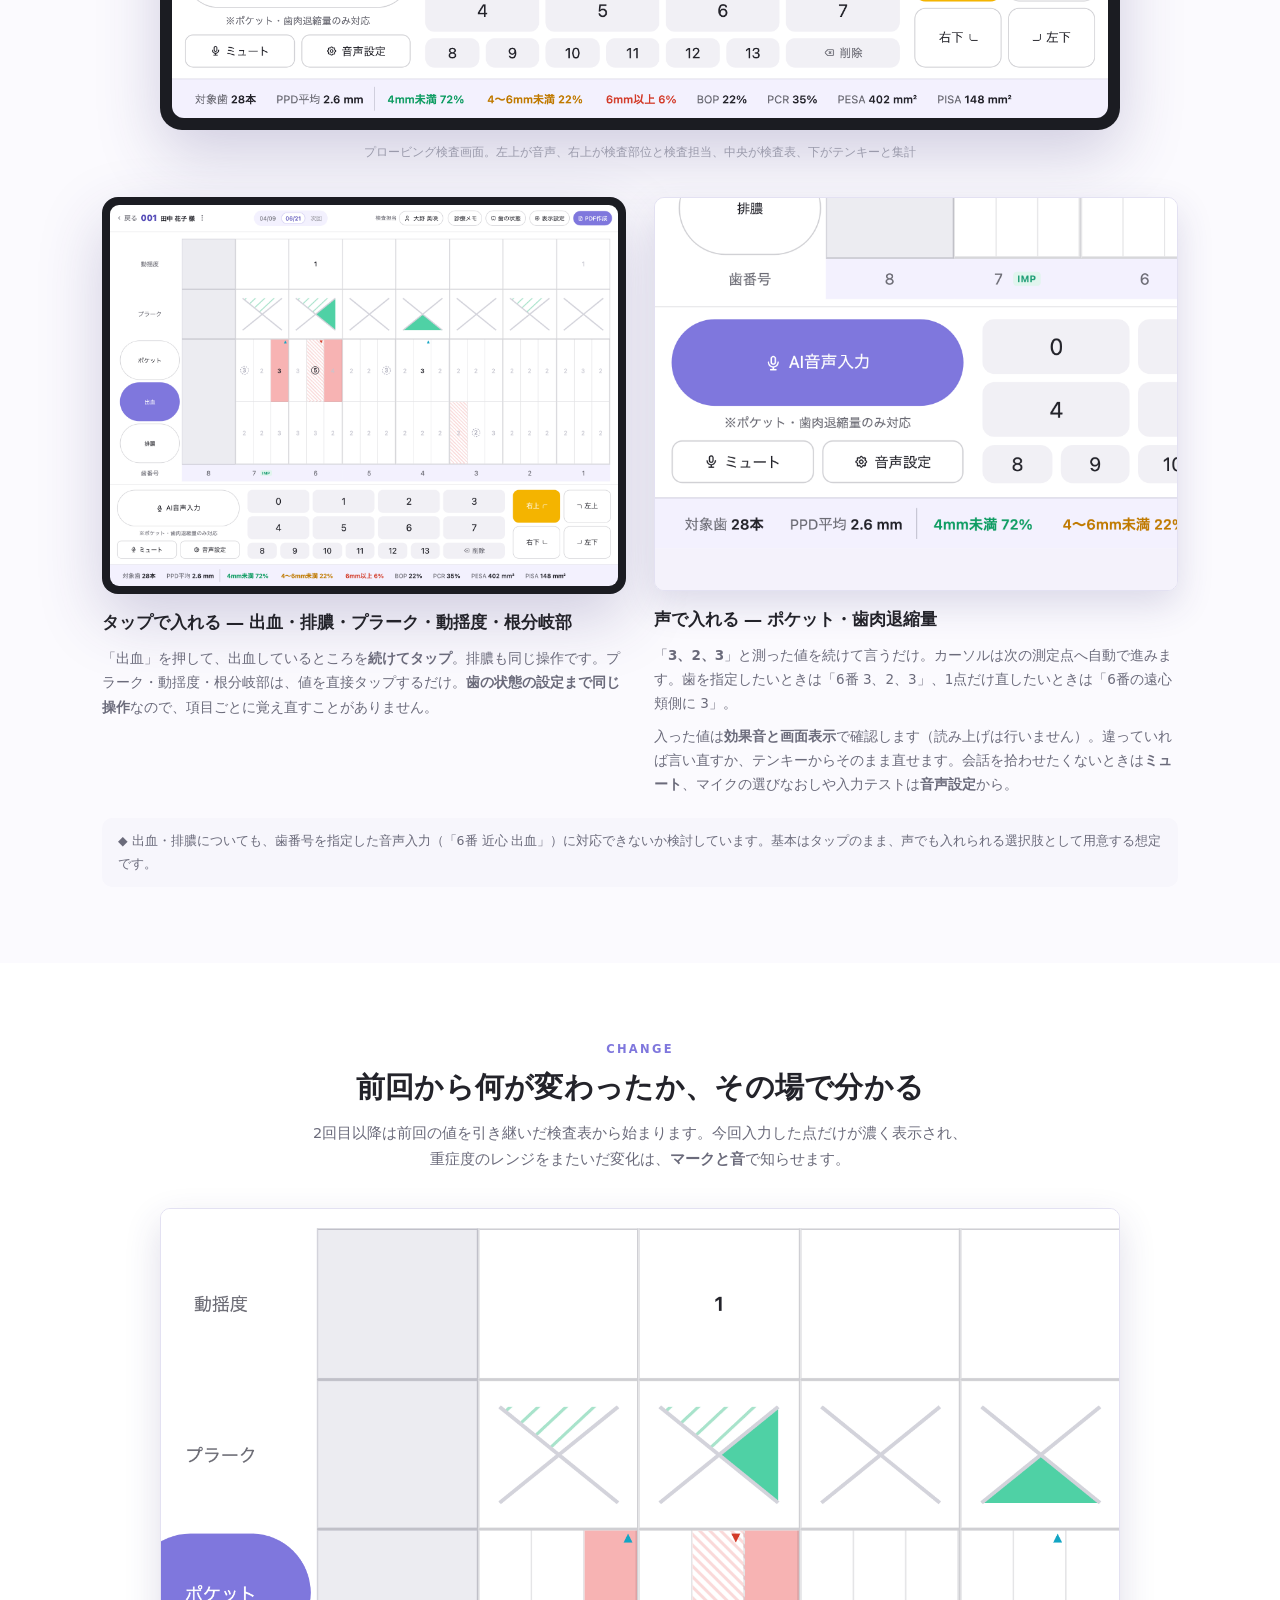
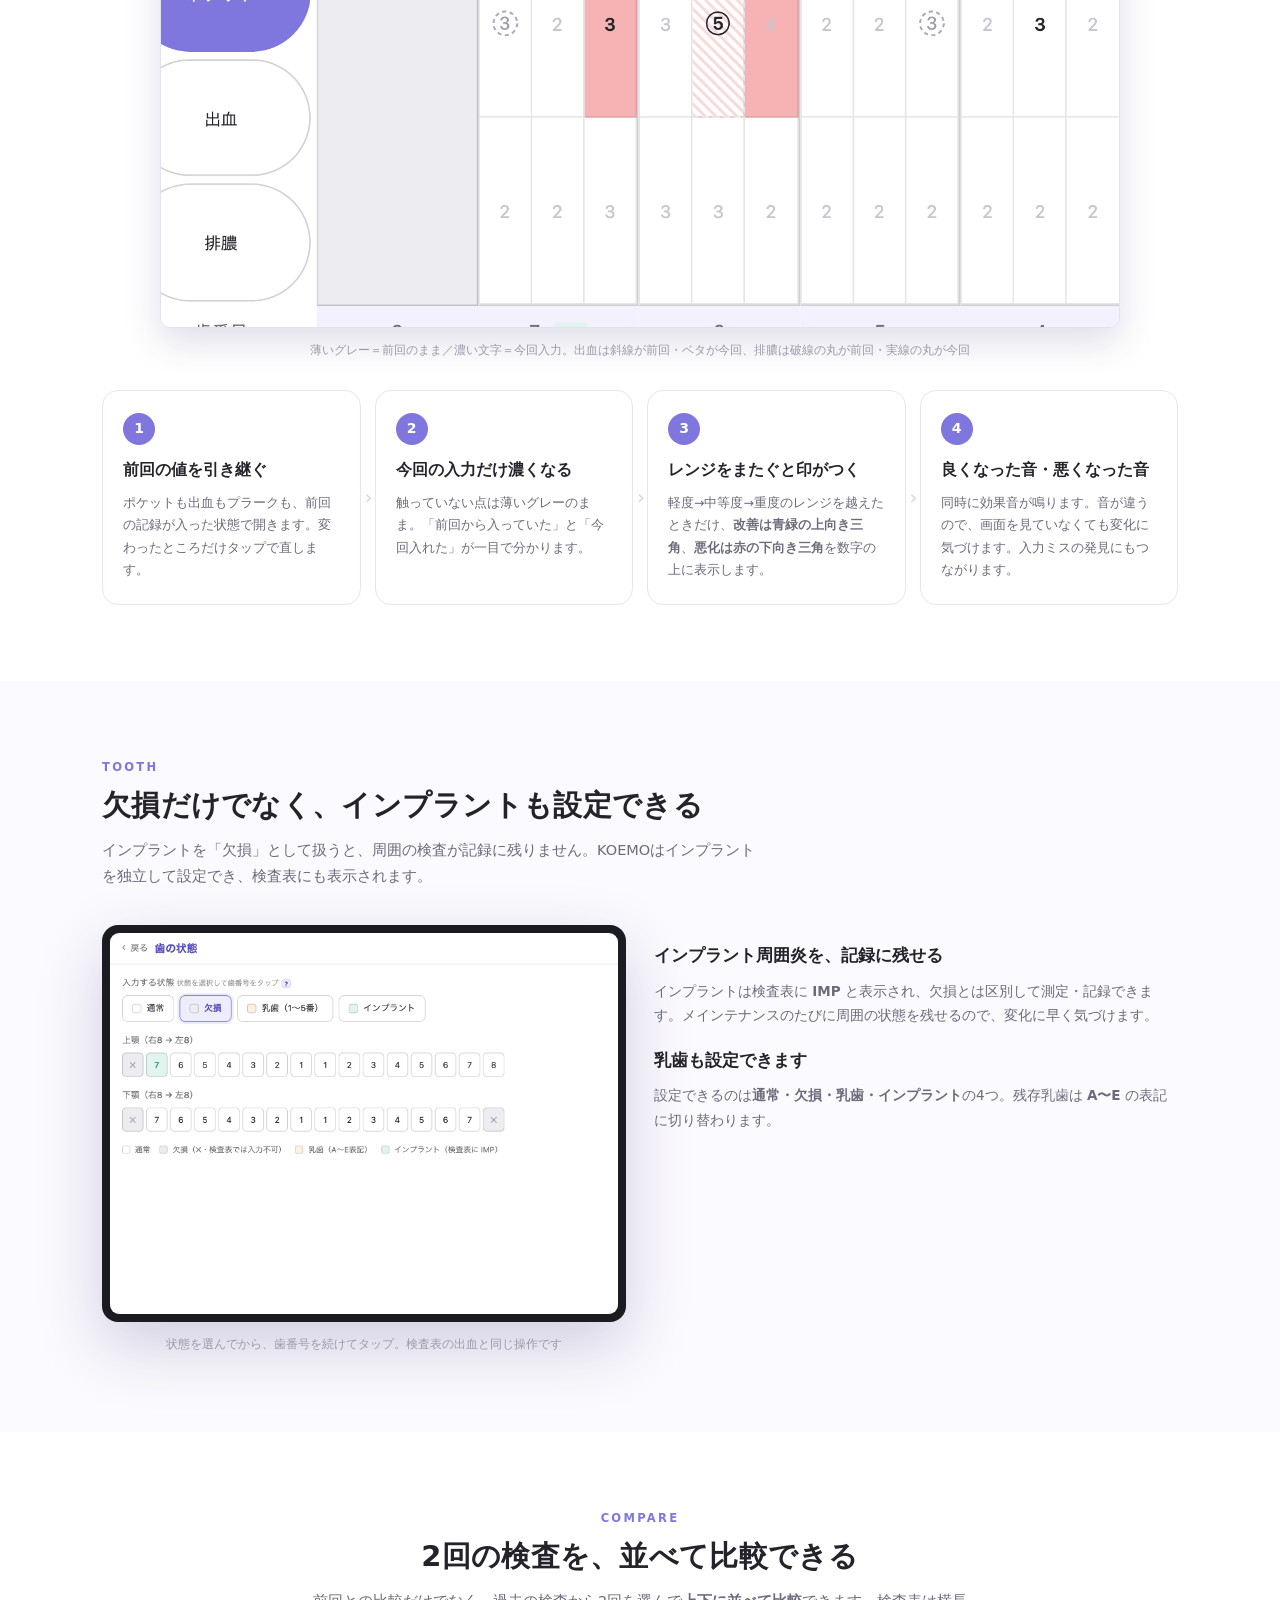
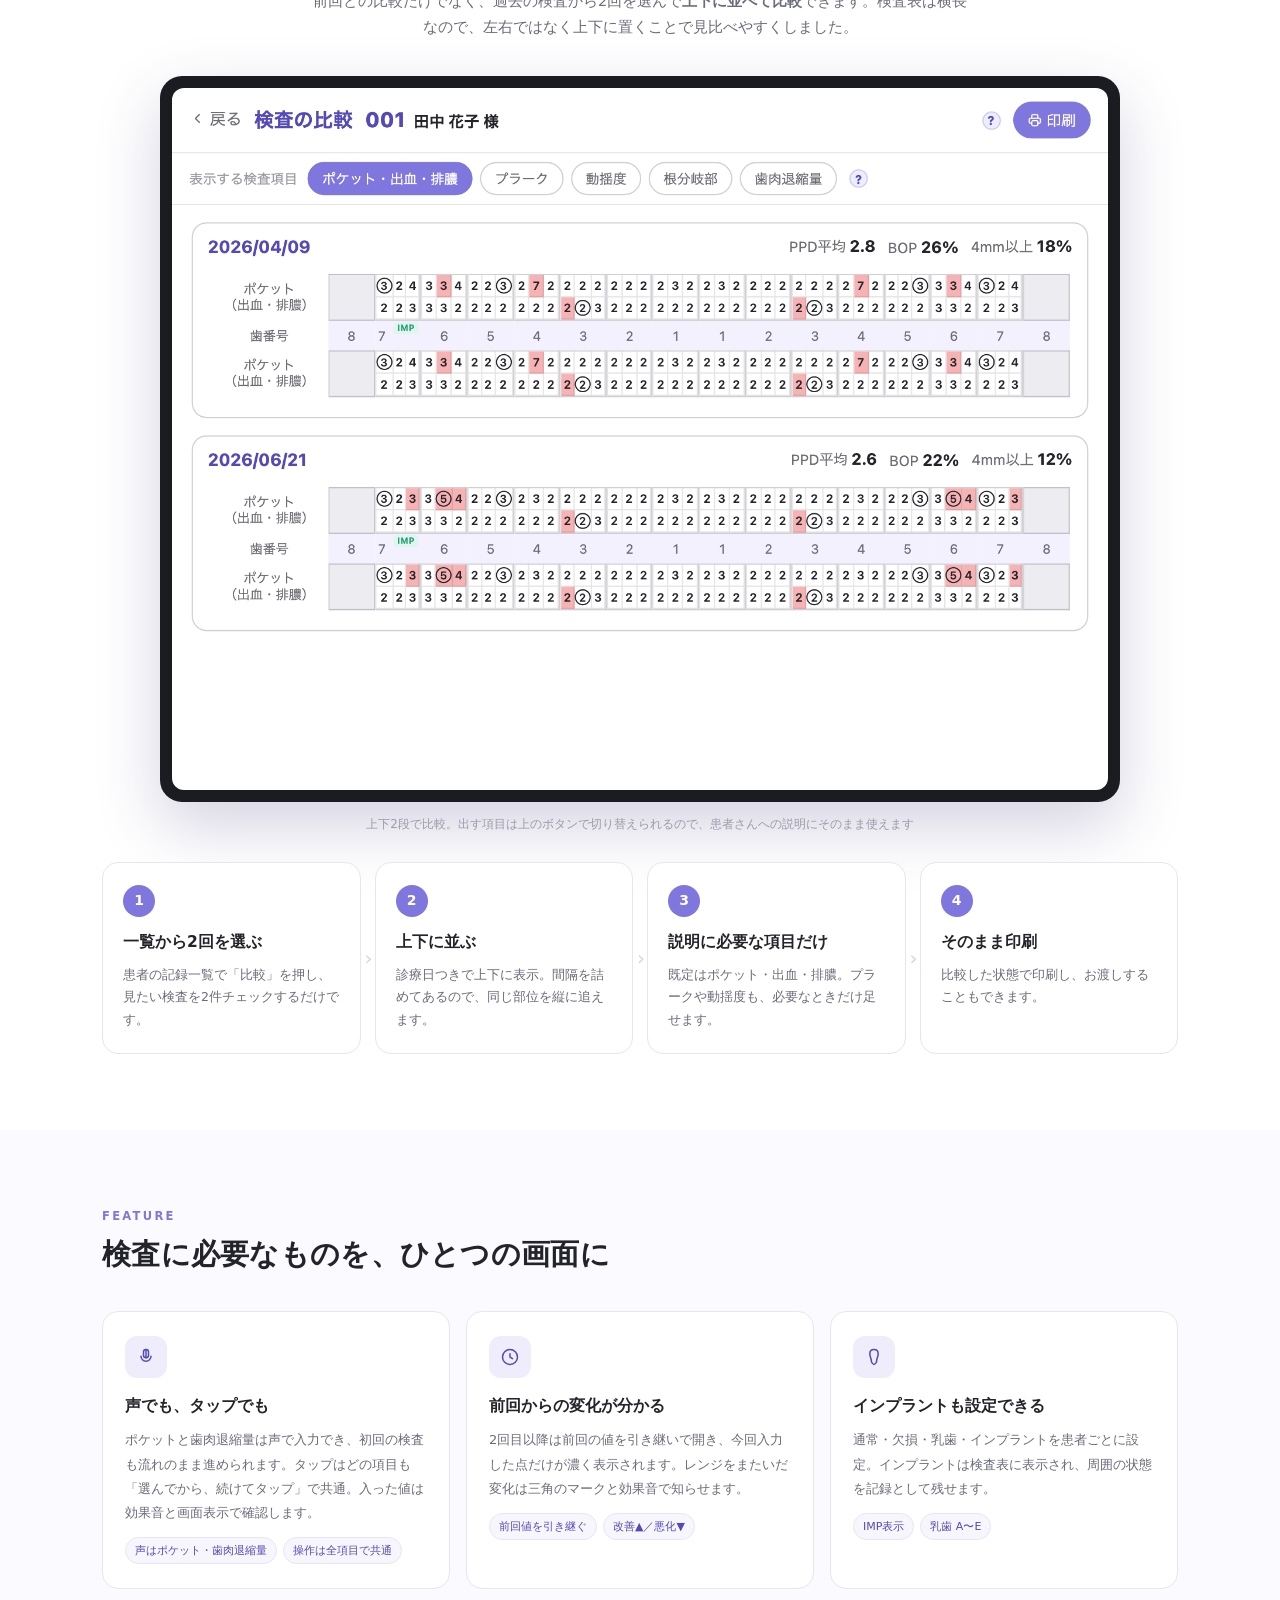
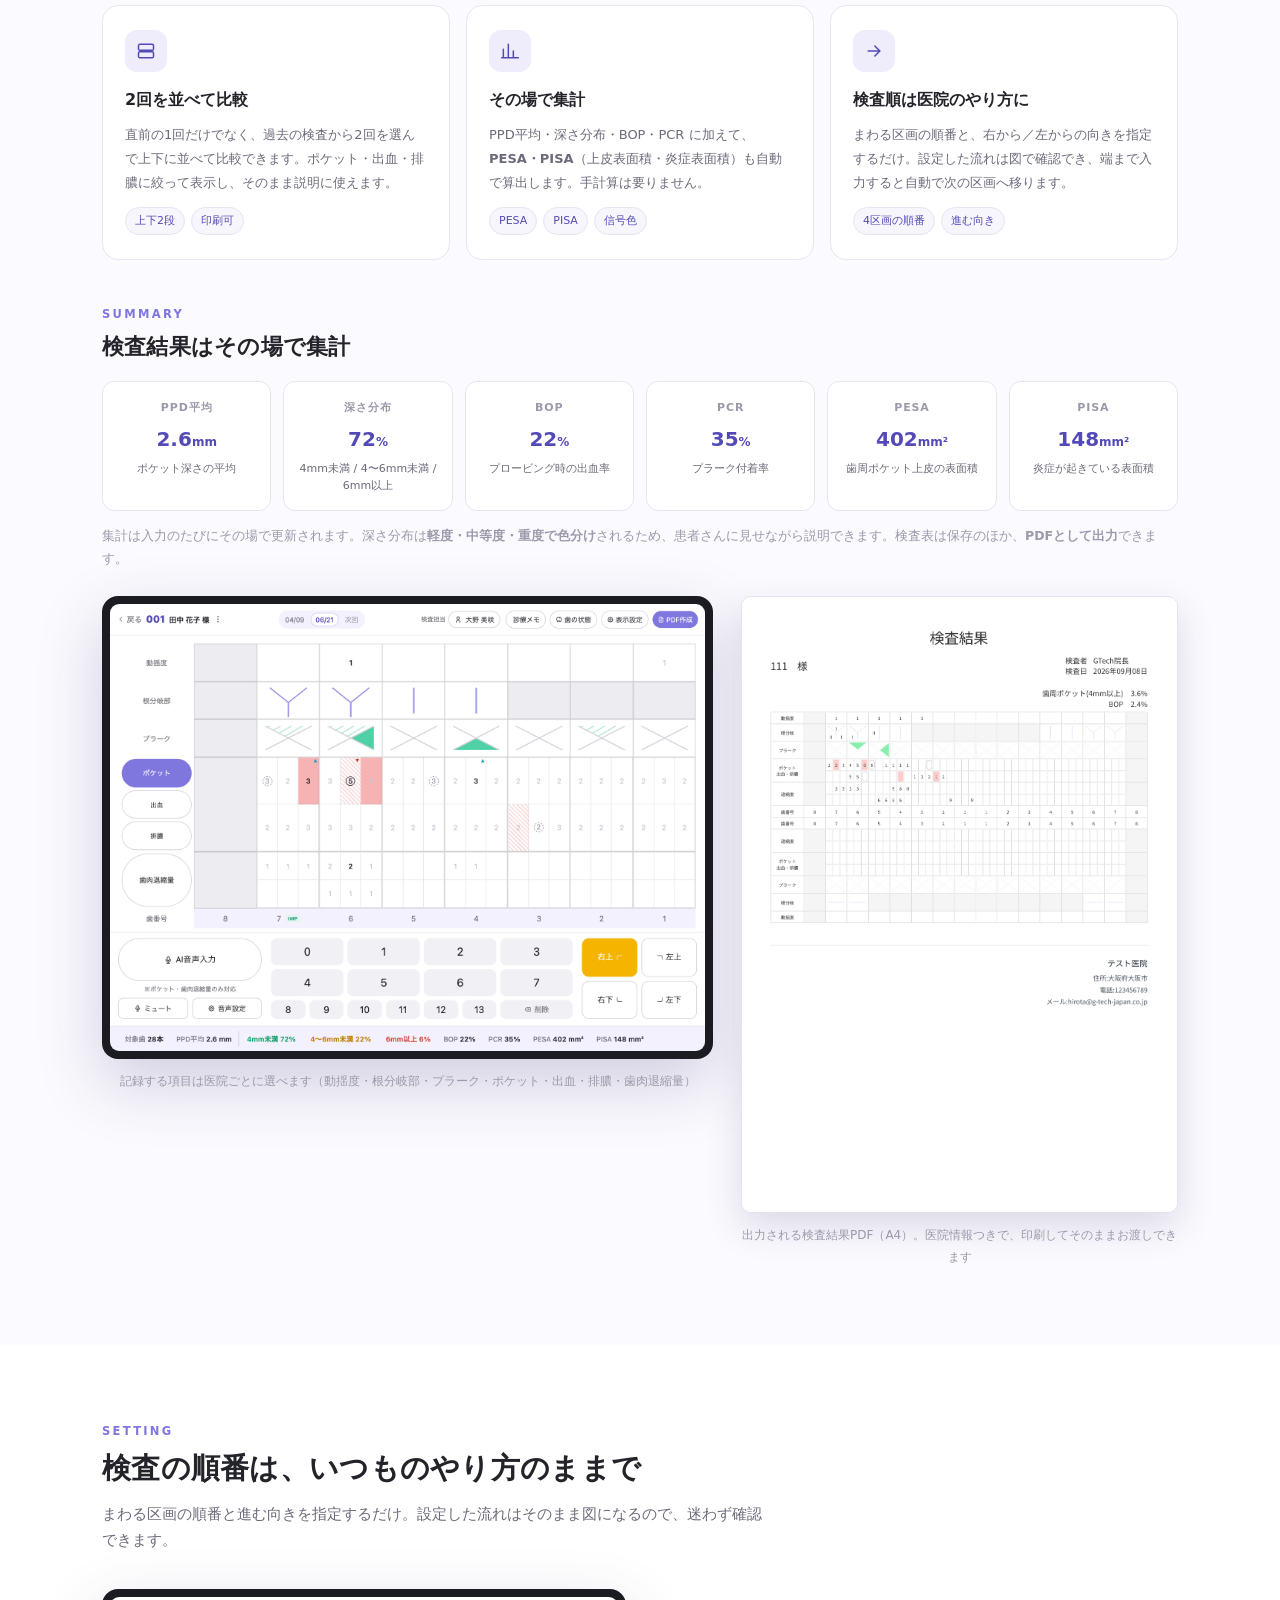
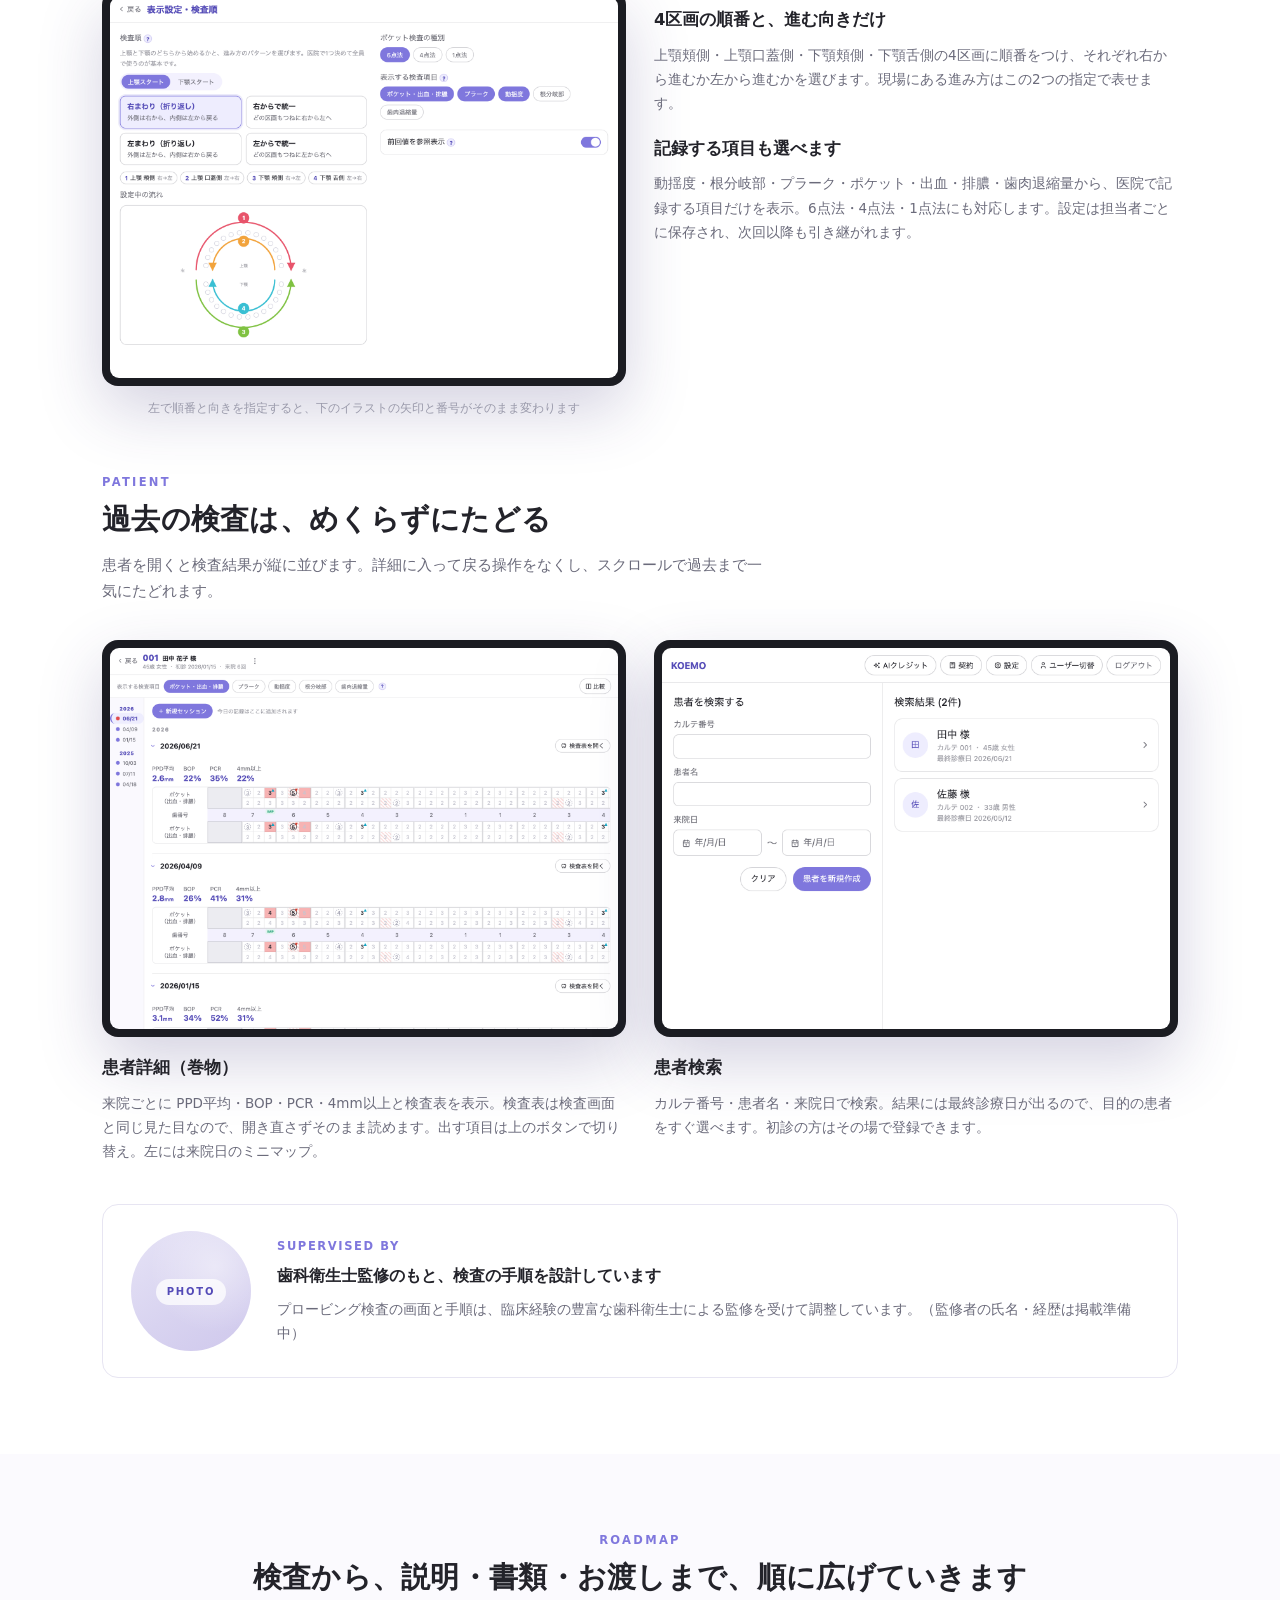
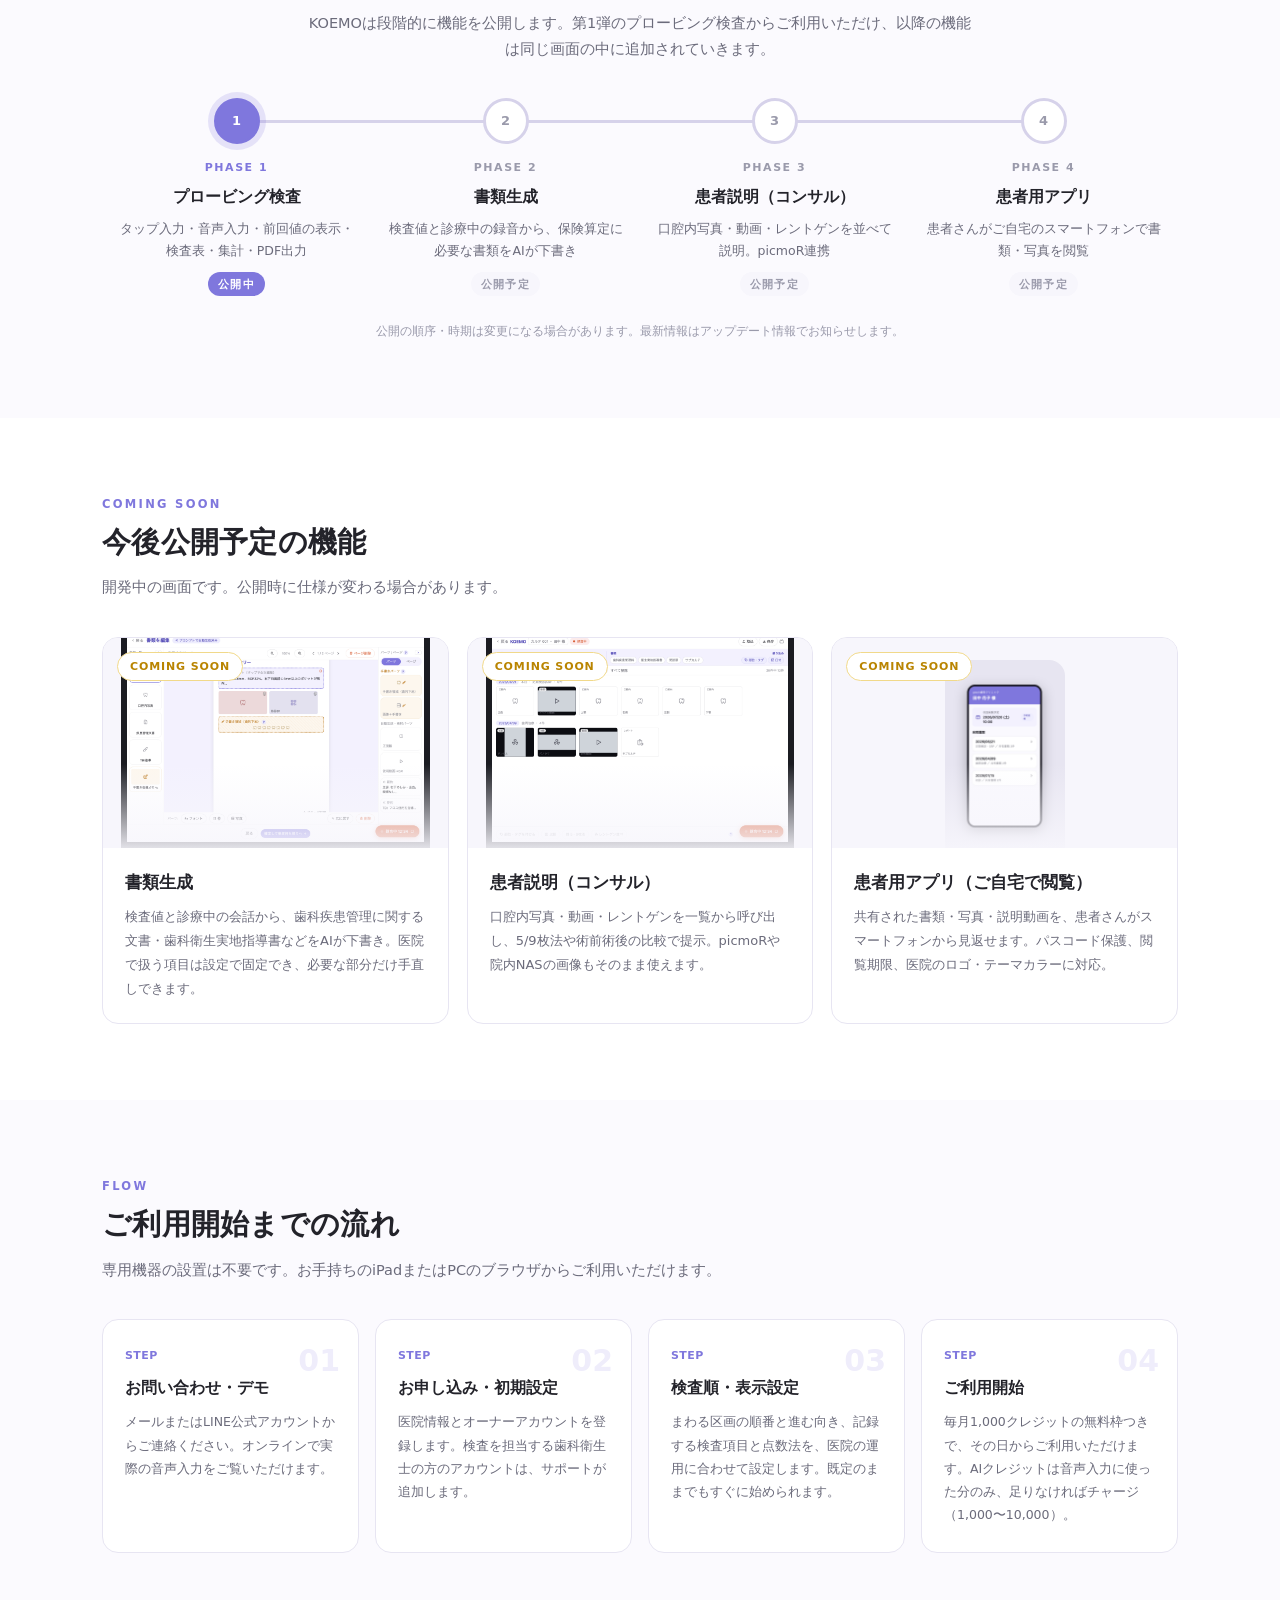
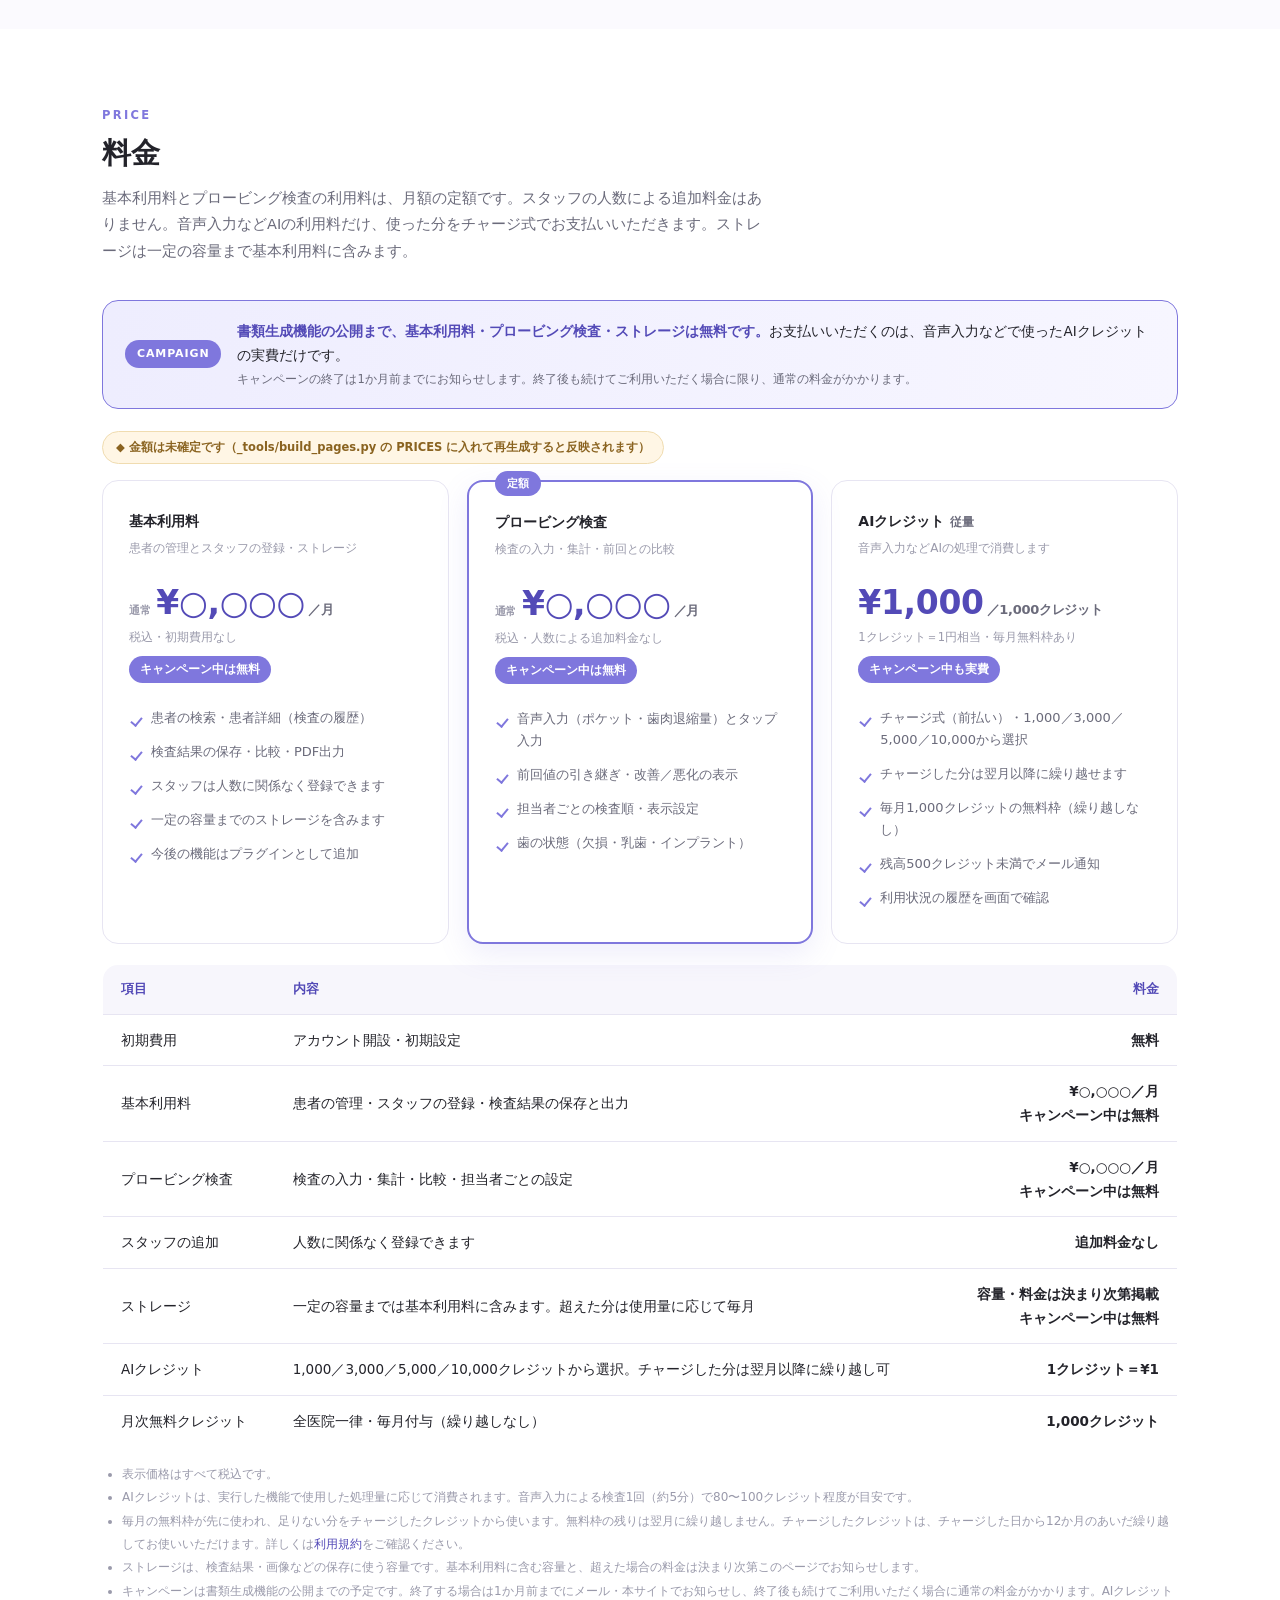
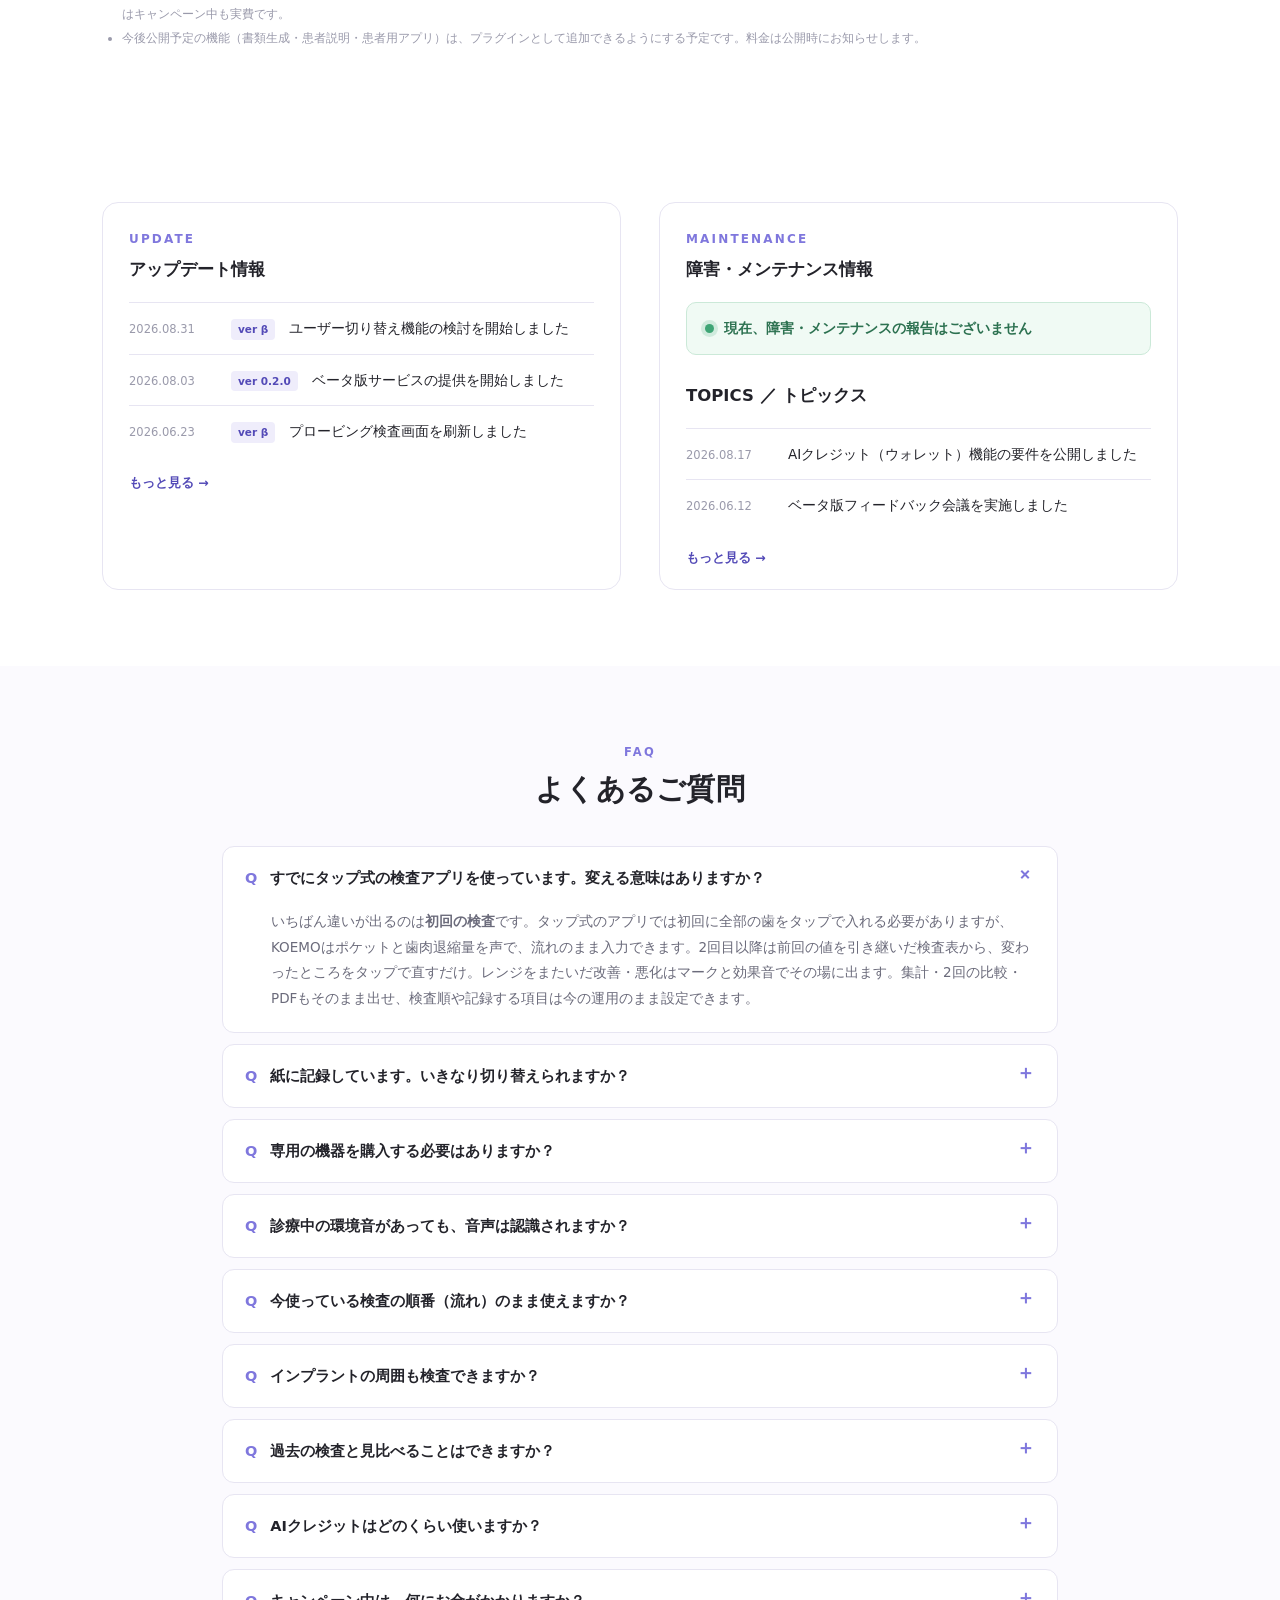
==== commit aff081c0: "LP修正: 訴求を初回=声・2回目以降=タップに、料金にキャンペーン・ストレージ・クレジット繰越、規約を医療機器非該当・AI前提で整備 Co-Authored-By: Claude Opus 5.5 " ====
--- a/index.html
+++ b/index.html
@@ -26,7 +26,6 @@
 header{position:sticky;top:0;z-index:60;background:rgba(255,255,255,.92);backdrop-filter:blur(10px);border-bottom:1px solid var(--border)}
 .hbar{max-width:var(--maxw);margin:0 auto;padding:12px 22px;display:flex;align-items:center;gap:22px}
 .logo{display:flex;align-items:baseline;gap:2px;font-weight:800;font-size:23px;letter-spacing:.02em;color:var(--purple-d);flex:none}
-.logo .dot{color:var(--purple);font-size:26px;line-height:0}
 .logo small{font-size:10px;font-weight:600;color:var(--hint);margin-left:5px;letter-spacing:.14em}
 nav.gnav{display:flex;gap:18px;font-size:13.5px;margin-left:6px}
 nav.gnav a{color:var(--text);white-space:nowrap;padding:4px 0;border-bottom:2px solid transparent}
@@ -199,6 +198,17 @@
 table.ptable tbody tr:last-child td{border-bottom:none}
 table.ptable td.r{text-align:right;font-weight:700;white-space:nowrap}
 .pnotes{margin:16px 0 0;padding-left:20px;font-size:12px;color:var(--hint);line-height:1.95}
+/* キャンペーン（build_pages.py の CAMPAIGN で body.campaign を付け外し） */
+body:not(.campaign) .camp-only{display:none!important}
+.camp{display:flex;gap:16px;align-items:center;background:linear-gradient(90deg,#EEEDFE,#F7F6FF);border:1.5px solid var(--purple);border-radius:var(--radius);padding:18px 22px;margin-bottom:22px}
+.camp .ct{flex:none;background:var(--purple);color:#fff;font-size:11px;font-weight:800;letter-spacing:.08em;padding:4px 12px;border-radius:999px}
+.camp b{color:var(--purple-d)}
+.camp p{margin:0;font-size:13.5px;line-height:1.8;color:var(--text)}
+.camp small{display:block;font-size:11.5px;color:var(--muted);margin-top:2px}
+.pcard .pcamp{display:inline-block;margin-top:8px;background:var(--purple);color:#fff;font-size:11.5px;font-weight:700;padding:3px 11px;border-radius:999px}
+.pcard .price .was{font-size:11px;font-weight:700;color:var(--hint);margin:0 6px 0 0}
+.hero-note .camp-only{color:var(--purple-d);font-weight:700}
+@media(max-width:720px){.camp{flex-direction:column;align-items:flex-start}}
 .draft{display:inline-flex;align-items:center;gap:6px;background:#FFF6E5;border:1px solid #F0DCB0;color:#8A6320;font-size:11.5px;font-weight:700;padding:5px 13px;border-radius:999px;margin-bottom:16px}
 
 /* ---------- VOICE ---------- */
@@ -290,7 +300,7 @@
 @media(max-width:900px){.shotgrid{grid-template-columns:1fr}}
 </style>
 </head>
-<body>
+<body class="campaign">
 
 <!-- ============ 歯科医療従事者 確認モーダル ============ -->
 <div id="gate">
@@ -308,7 +318,7 @@
 <!-- ============ ヘッダー ============ -->
 <header>
   <div class="hbar">
-    <a href="#" class="logo">KOEMO<span class="dot">.</span><small>コエモ</small></a>
+    <a href="#" class="logo">KOEMO<small>コエモ</small></a>
     <nav class="gnav">
       <a href="#why">変わること</a>
       <a href="#probing">入力のしかた</a>
@@ -332,7 +342,7 @@
     <div>
       <span class="pill-now"><i></i>第1弾リリース：プロービング検査</span>
       <h1 class="hero-t">プロービング検査を、<br><span class="hl">止めずに</span>終える。</h1>
-      <p class="lead">前回の記録が入った状態から始まるので、入力するのは<b>変わったところだけ</b>。操作はどの項目も「選んでから、続けてタップ」で共通です。手が塞がる場面では、ポケットと歯肉退縮量を声でも入れられます。歯科衛生士のためのクラウドサービスです。</p>
+      <p class="lead">いちばん手間がかかる<b>初回の検査は、声で流れのまま</b>入力。<b>2回目からは前回の値を引き継いで、タップだけで素早く</b>。前回より良くなったところ・悪くなったところも、その場で分かります。歯科衛生士のためのクラウドサービスです。</p>
       <div class="hero-btns">
         <a class="btn primary lg" href="#contact">お問い合わせ・デモ依頼</a>
         <a class="btn lg" href="#probing">画面を見る</a>
@@ -340,7 +350,8 @@
       <div class="hero-note">
         <span>◆ iPad・PCのブラウザで動作</span>
         <span>◆ 専用機器・初期費用なし</span>
-        <span>◆ 前回値が入った状態から始まる</span>
+        <span>◆ 初回は声、2回目からはタップ</span>
+        <span class="camp-only">◆ 書類生成の公開まで、基本利用料・プロービング検査・ストレージは無料</span>
       </div>
     </div>
     <div>
@@ -368,12 +379,12 @@
         <h2>プロービング検査、<br>こんな場面はありませんか</h2>
       </div>
       <ul class="plist">
-        <li><b>前回と同じ値も、毎回ゼロから入れ直している</b><span>入力が速いツールでも、入れる点の数は変わりません。変わっていない点まで触るぶん、検査は長くなります。</span></li>
+        <li><b>初回の検査は、全部の歯をタップで入れるしかない</b><span>タップ式のアプリは、2回目以降こそ前回の値を引き継げて楽ですが、初回は6点法なら全顎で160点以上をひとつずつタップすることになります。</span></li>
         <li><b>項目ごとに操作が違って、そのたびに一拍止まる</b><span>ポケット、出血、排膿、プラーク。入れ方が項目ごとに違うと、慣れていても手が止まります。</span></li>
         <li><b>記録は残るのに、「良くなったか」はその場で分からない</b><span>数字は並んでいても、どこが改善しどこが悪化したかは、前回と見比べないと気づけません。</span></li>
         <li><b>紙に書いている場合は、そのぶん手と目が患者さんから離れる</b><span>記録役をもう一人つけている医院もあります。あとからの書き写しや、読み違いのやり直しも残ります。</span></li>
       </ul>
-      <div class="answer">KOEMOは、<b>前回の記録が入った状態から始まります。</b><small>今回入力するのは、変わったところだけ。操作はどの項目も「選んでから、続けてタップ」で共通です。ポケットと歯肉退縮量は、手が塞がる場面で声でも入れられます。</small></div>
+      <div class="answer">KOEMOは、<b>初回は声で、2回目からはタップで。</b><small>初回はポケットと歯肉退縮量を「3、2、3」と言うだけで流れのまま入力。2回目以降は前回の値を引き継いだ検査表から、変わったところをタップで直すだけ。前回より良くなった・悪くなったも、その場で分かります。</small></div>
     </div>
   </div>
 </section>
@@ -383,31 +394,31 @@
   <div class="wrap">
     <div class="sechead center">
       <span class="en">WHY KOEMO</span>
-      <h2>すでにタップで入力できている方にこそ、<br>使っていただきたい</h2>
-      <p>タップ式の検査アプリですでにサクサク入力できている方から見れば、入力そのものはもう十分に速いはずです。KOEMOが短くするのは一打の速さではなく、<b>入力する点の数</b>と、<b>検査を終えたあとに残る仕事</b>です。</p>
+      <h2>初回は声で、2回目からはタップで</h2>
+      <p>前回の値を引き継げるタップ式のアプリは、2回目以降の検査をすでに楽にしています。手間が残っているのは、<b>全部の歯をタップで入れる初回の検査</b>です。KOEMOは初回を声で、2回目以降をタップで入力でき、<b>前回からの変化</b>もその場で示します。</p>
     </div>
     <div class="fgrid">
       <div class="fcard">
         <div class="ico"><svg width="20" height="20" viewBox="0 0 24 24" fill="none" stroke="#534AB7" stroke-width="1.8" stroke-linecap="round" stroke-linejoin="round"><path d="M4 7h8M4 12h8M4 17h5"/><path d="M15 15l2.5 2.5L22 13"/></svg></div>
-        <h3>入力する点そのものが減る</h3>
-        <p>前回の記録が入った状態で検査表が開きます。変わっていない点は触らなくてよいので、タップの回数が減ります。速く入力するのではなく、入力する数を減らすという考え方です。</p>
-        <div class="tags"><span>前回値から開始</span><span>触るのは変化点だけ</span></div>
+        <h3>初回は、声で流れのまま</h3>
+        <p>測った値を「3、2、3」と続けて言うだけで、カーソルが次の測定点へ進みます。全部の歯のポケットと歯肉退縮量を、1点ずつタップせずに入力できます。</p>
+        <div class="tags"><span>初回の検査に</span><span>ポケット・歯肉退縮量</span></div>
       </div>
       <div class="fcard">
         <div class="ico"><svg width="20" height="20" viewBox="0 0 24 24" fill="none" stroke="#534AB7" stroke-width="1.8" stroke-linecap="round" stroke-linejoin="round"><path d="M4 8h13l-3-3M20 16H7l3 3"/></svg></div>
-        <h3>どの項目も操作が同じ</h3>
-        <p>「項目を選んでから、続けてタップ」。ポケットも出血も排膿も、歯の状態の設定まで同じ操作です。項目ごとに入れ方を覚え直す必要がなく、新しく入ったスタッフにもそのまま教えられます。</p>
-        <div class="tags"><span>モード選択→連続タップ</span><span>全画面で共通</span></div>
+        <h3>2回目からは、タップで素早く</h3>
+        <p>前回の値を引き継いだ検査表から始まり、変わったところだけタップで直します。操作はどの項目も「選んでから、続けてタップ」で共通なので、項目ごとに入れ方を覚え直す必要もありません。</p>
+        <div class="tags"><span>前回値を引き継ぐ</span><span>操作は全項目で共通</span></div>
       </div>
       <div class="fcard">
         <div class="ico"><svg width="20" height="20" viewBox="0 0 24 24" fill="none" stroke="#534AB7" stroke-width="1.8" stroke-linecap="round" stroke-linejoin="round"><path d="M4 19V11M10 19V5M16 19v-6M22 19H2"/></svg></div>
-        <h3>検査したあとの仕事が減る</h3>
-        <p>集計は入力のたびに更新され、深さの分布は信号色。改善・悪化はマークと音でその場に出ます。任意の2回を並べた比較やPDFもそのまま出せるので、説明用に作り直す手間が要りません。</p>
-        <div class="tags"><span>PESA・PISAも自動</span><span>比較・PDF</span></div>
+        <h3>良くなった・悪くなったが分かる</h3>
+        <p>重症度のレンジをまたいだ点に、改善・悪化のマークがつき、効果音も鳴り分けます。集計は入力のたびに更新され、2回を並べた比較やPDFもそのまま出せます。</p>
+        <div class="tags"><span>改善▲／悪化▼</span><span>PESA・PISAも自動</span></div>
       </div>
     </div>
     <div class="whynote">
-      ◆ <b>手が塞がる場面だけ、声に逃がせます。</b>ポケットと歯肉退縮量は声でも入力できます。基本はタップのままで、使うかどうかはその場で選べます。<br>
+      ◆ <b>声を使うかどうかは、その場で選べます。</b>2回目以降でも、手が塞がる場面ではポケットと歯肉退縮量を声で入れられます。<br>
       ◆ <b>紙で記録している医院なら、記録役をもう一人つける必要がなくなります。</b>書き写しがなくなり、検査順や記録する項目は今のやり方のまま設定できます。
     </div>
   </div>
@@ -418,8 +429,8 @@
   <div class="wrap">
     <div class="sechead center">
       <span class="en">INPUT</span>
-      <h2>基本はタップ。手が塞がるところだけ、声。</h2>
-      <p>どの項目も「選んでから、続けてタップ」で入ります。声で入れられるのは<b>ポケットと歯肉退縮量</b>で、使うかどうかはその場で選べます。</p>
+      <h2>初回は声で流れのまま、2回目からはタップで。</h2>
+      <p>声で入れられるのは<b>ポケットと歯肉退縮量</b>。点数の多い初回の検査は声で、前回の値を引き継ぐ2回目以降はタップで。どちらを使うかはその場で選べます。</p>
     </div>
 
     <div class="bigshot">
@@ -453,7 +464,7 @@
     <div class="sechead center">
       <span class="en">CHANGE</span>
       <h2>前回から何が変わったか、その場で分かる</h2>
-      <p>前回値が入った状態から始まるので、入力するのは<b>変わったところだけ</b>。触った点だけが濃く表示され、重症度のレンジをまたいだ変化は、マークと音で知らせます。</p>
+      <p>2回目以降は前回の値を引き継いだ検査表から始まります。今回入力した点だけが濃く表示され、重症度のレンジをまたいだ変化は、<b>マークと音</b>で知らせます。</p>
     </div>
 
     <div class="bigshot">
@@ -462,7 +473,7 @@
     </div>
 
     <div class="steps4" style="margin-top:28px">
-      <div class="st"><div class="n">1</div><h4>前回値から始まる</h4><p>ポケットも出血もプラークも、前回の記録が入った状態で開きます。同じままの点は触らなくてよいので、入力そのものが減ります。</p><span class="arrow">›</span></div>
+      <div class="st"><div class="n">1</div><h4>前回の値を引き継ぐ</h4><p>ポケットも出血もプラークも、前回の記録が入った状態で開きます。変わったところだけタップで直します。</p><span class="arrow">›</span></div>
       <div class="st"><div class="n">2</div><h4>今回の入力だけ濃くなる</h4><p>触っていない点は薄いグレーのまま。「前回から入っていた」と「今回入れた」が一目で分かります。</p><span class="arrow">›</span></div>
       <div class="st"><div class="n">3</div><h4>レンジをまたぐと印がつく</h4><p>軽度→中等度→重度のレンジを越えたときだけ、<b>改善は青緑の上向き三角</b>、<b>悪化は赤の下向き三角</b>を数字の上に表示します。</p><span class="arrow">›</span></div>
       <div class="st"><div class="n">4</div><h4>良くなった音・悪くなった音</h4><p>同時に効果音が鳴ります。音が違うので、画面を見ていなくても変化に気づけます。入力ミスの発見にもつながります。</p></div>
@@ -486,8 +497,8 @@
       <div>
         <h4>インプラント周囲炎を、記録に残せる</h4>
         <p>インプラントは検査表に <b>IMP</b> と表示され、欠損とは区別して測定・記録できます。メインテナンスのたびに周囲の状態を残せるので、変化に早く気づけます。</p>
-        <h4 style="margin-top:18px">必要な区分だけに絞りました</h4>
-        <p>設定できるのは<b>通常・欠損・乳歯・インプラント</b>の4つ。補綴（クラウン・インレー）の区別は歯周検査の値に影響しないため、あえて持ちません。残存乳歯は <b>A〜E</b> の表記に切り替わります。</p>
+        <h4 style="margin-top:18px">乳歯も設定できます</h4>
+        <p>設定できるのは<b>通常・欠損・乳歯・インプラント</b>の4つ。残存乳歯は <b>A〜E</b> の表記に切り替わります。</p>
       </div>
     </div>
   </div>
@@ -498,8 +509,8 @@
   <div class="wrap">
     <div class="sechead center">
       <span class="en">COMPARE</span>
-      <h2>好きな2回を選んで、並べて見せる</h2>
-      <p>前回との比較だけでなく、<b>任意の2回</b>を選んで上下に並べられます。検査表は横長なので、左右ではなく上下に置くことで見比べやすくしました。</p>
+      <h2>2回の検査を、並べて比較できる</h2>
+      <p>前回との比較だけでなく、過去の検査から2回を選んで<b>上下に並べて比較</b>できます。検査表は横長なので、左右ではなく上下に置くことで見比べやすくしました。</p>
     </div>
     <div class="bigshot">
       <div class="ipad"><img src="img/dm_compare.png" alt="検査の比較画面。2回の検査結果を上下2段に並べ、表示する検査項目のボタンで出す行を切り替えられる" loading="lazy"></div>
@@ -524,15 +535,15 @@
     <div class="fgrid">
       <div class="fcard">
         <div class="ico"><svg width="20" height="20" viewBox="0 0 24 24" fill="none" stroke="#534AB7" stroke-width="1.8" stroke-linecap="round"><path d="M12 3v10"/><path d="M9 6a3 3 0 0 1 6 0v4a3 3 0 0 1-6 0z"/><path d="M6 11a6 6 0 0 0 12 0"/></svg></div>
-        <h3>タップが基本、声は選べる</h3>
-        <p>どの項目も「選んでから、続けてタップ」で共通。ポケットと歯肉退縮量は声でも入力でき、使うかどうかはその場で選べます。入った値は効果音と画面表示で確認します。</p>
-        <div class="tags"><span>操作は全項目で共通</span><span>声はポケット・歯肉退縮量</span></div>
+        <h3>声でも、タップでも</h3>
+        <p>ポケットと歯肉退縮量は声で入力でき、初回の検査も流れのまま進められます。タップはどの項目も「選んでから、続けてタップ」で共通。入った値は効果音と画面表示で確認します。</p>
+        <div class="tags"><span>声はポケット・歯肉退縮量</span><span>操作は全項目で共通</span></div>
       </div>
       <div class="fcard">
         <div class="ico"><svg width="20" height="20" viewBox="0 0 24 24" fill="none" stroke="#534AB7" stroke-width="1.8" stroke-linecap="round"><path d="M12 8v4l3 2"/><circle cx="12" cy="12" r="9"/></svg></div>
-        <h3>前回値から始まる</h3>
-        <p>前回の記録が入った状態で開き、今回入力した点だけが濃く表示されます。入力するのは変わったところだけ。レンジをまたいだ変化は三角のマークと効果音で知らせます。</p>
-        <div class="tags"><span>入力するのは変化点だけ</span><span>改善▲／悪化▼</span></div>
+        <h3>前回からの変化が分かる</h3>
+        <p>2回目以降は前回の値を引き継いで開き、今回入力した点だけが濃く表示されます。レンジをまたいだ変化は三角のマークと効果音で知らせます。</p>
+        <div class="tags"><span>前回値を引き継ぐ</span><span>改善▲／悪化▼</span></div>
       </div>
       <div class="fcard">
         <div class="ico"><svg width="20" height="20" viewBox="0 0 24 24" fill="none" stroke="#534AB7" stroke-width="1.8" stroke-linecap="round"><path d="M12 3c3 0 5 2 5 5 0 4-2 6-2 10-1 2-2 3-3 3s-2-1-3-3c0-4-2-6-2-10 0-3 2-5 5-5z"/></svg></div>
@@ -542,8 +553,8 @@
       </div>
       <div class="fcard">
         <div class="ico"><svg width="20" height="20" viewBox="0 0 24 24" fill="none" stroke="#534AB7" stroke-width="1.8" stroke-linecap="round"><rect x="3" y="4" width="18" height="7" rx="1.5"/><rect x="3" y="13" width="18" height="7" rx="1.5"/></svg></div>
-        <h3>任意の2回を比較</h3>
-        <p>直前の1回だけでなく、好きな2回を選んで上下に並べられます。ポケット・出血・排膿に絞って表示し、そのまま説明に使えます。</p>
+        <h3>2回を並べて比較</h3>
+        <p>直前の1回だけでなく、過去の検査から2回を選んで上下に並べて比較できます。ポケット・出血・排膿に絞って表示し、そのまま説明に使えます。</p>
         <div class="tags"><span>上下2段</span><span>印刷可</span></div>
       </div>
       <div class="fcard">
@@ -723,7 +734,7 @@
       <p>専用機器の設置は不要です。お手持ちのiPadまたはPCのブラウザからご利用いただけます。</p>
     </div>
     <div class="flow">
-      <div class="step"><div class="when">STEP</div><h4>お問い合わせ・デモ</h4><p>フォームまたはLINEからご連絡ください。オンラインで実際の音声入力をご覧いただけます。</p></div>
+      <div class="step"><div class="when">STEP</div><h4>お問い合わせ・デモ</h4><p>メールまたはLINE公式アカウントからご連絡ください。オンラインで実際の音声入力をご覧いただけます。</p></div>
       <div class="step"><div class="when">STEP</div><h4>お申し込み・初期設定</h4><p>医院情報とオーナーアカウントを登録します。検査を担当する歯科衛生士の方のアカウントは、サポートが追加します。</p></div>
       <div class="step"><div class="when">STEP</div><h4>検査順・表示設定</h4><p>まわる区画の順番と進む向き、記録する検査項目と点数法を、医院の運用に合わせて設定します。既定のままでもすぐに始められます。</p></div>
       <div class="step"><div class="when">STEP</div><h4>ご利用開始</h4><p>毎月1,000クレジットの無料枠つきで、その日からご利用いただけます。AIクレジットは音声入力に使った分のみ、足りなければチャージ（1,000〜10,000）。</p></div>
@@ -734,53 +745,63 @@
 <!-- ============ PRICE ============ -->
 <section id="price">
   <!-- EDITION: probing（プロービング版の料金）。完全版では「ベース＋プラグインごとの月額」に書き直す（サービスサイト/README.md §2）
-       金額は _tools/build_pages.py の PRICES で管理（data-price の中身はスクリプトが入れる） -->
+       金額は _tools/build_pages.py の PRICES、キャンペーンの表示は CAMPAIGN で管理（data-price の中身・body.campaign はスクリプトが入れる） -->
   <div class="wrap">
     <div class="sechead">
       <span class="en">PRICE</span>
       <h2>料金</h2>
-      <p>基本利用料とプロービング検査の利用料は、月額の定額です。スタッフの人数による追加料金はありません。音声入力などAIの利用料だけ、使った分をチャージ式でお支払いいただきます。</p>
+      <p>基本利用料とプロービング検査の利用料は、月額の定額です。スタッフの人数による追加料金はありません。音声入力などAIの利用料だけ、使った分をチャージ式でお支払いいただきます。ストレージは一定の容量まで基本利用料に含みます。</p>
+    </div>
+    <div class="camp camp-only">
+      <span class="ct">CAMPAIGN</span>
+      <p><b>書類生成機能の公開まで、基本利用料・プロービング検査・ストレージは無料です。</b>お支払いいただくのは、音声入力などで使ったAIクレジットの実費だけです。<small>キャンペーンの終了は1か月前までにお知らせします。終了後も続けてご利用いただく場合に限り、通常の料金がかかります。</small></p>
     </div>
     <div class="draft" data-price-draft>◆ 金額は未確定です（_tools/build_pages.py の PRICES に入れて再生成すると反映されます）</div>
     <div class="psum">
       <div class="pcard">
         <div class="ptitle">基本利用料</div>
-        <div class="pdesc">患者の管理とスタッフの登録</div>
-        <div class="price"><span data-price="base">¥○,○○○</span><small>／月</small></div>
+        <div class="pdesc">患者の管理とスタッフの登録・ストレージ</div>
+        <div class="price"><small class="was camp-only">通常</small><span data-price="base">¥○,○○○</span><small>／月</small></div>
         <div class="pnote">税込・初期費用なし</div>
-        <ul><li>患者の検索・患者詳細（検査の履歴）</li><li>検査結果の保存・比較・PDF出力</li><li>スタッフは人数に関係なく登録できます</li><li>今後の機能はプラグインとして追加</li></ul>
+        <span class="pcamp camp-only">キャンペーン中は無料</span>
+        <ul><li>患者の検索・患者詳細（検査の履歴）</li><li>検査結果の保存・比較・PDF出力</li><li>スタッフは人数に関係なく登録できます</li><li>一定の容量までのストレージを含みます</li><li>今後の機能はプラグインとして追加</li></ul>
       </div>
       <div class="pcard hi">
         <span class="badge">定額</span>
         <div class="ptitle">プロービング検査</div>
         <div class="pdesc">検査の入力・集計・前回との比較</div>
-        <div class="price"><span data-price="probing">¥○,○○○</span><small>／月</small></div>
+        <div class="price"><small class="was camp-only">通常</small><span data-price="probing">¥○,○○○</span><small>／月</small></div>
         <div class="pnote">税込・人数による追加料金なし</div>
-        <ul><li>タップ入力と音声入力（ポケット・歯肉退縮量）</li><li>前回の記録から始まる入力・改善／悪化の表示</li><li>担当者ごとの検査順・表示設定</li><li>歯の状態（欠損・乳歯・インプラント）</li></ul>
+        <span class="pcamp camp-only">キャンペーン中は無料</span>
+        <ul><li>音声入力（ポケット・歯肉退縮量）とタップ入力</li><li>前回値の引き継ぎ・改善／悪化の表示</li><li>担当者ごとの検査順・表示設定</li><li>歯の状態（欠損・乳歯・インプラント）</li></ul>
       </div>
       <div class="pcard">
         <div class="ptitle">AIクレジット<span style="font-size:12px;color:var(--muted);font-weight:600;margin-left:6px">従量</span></div>
         <div class="pdesc">音声入力などAIの処理で消費します</div>
         <div class="price">¥1,000<small>／1,000クレジット</small></div>
         <div class="pnote">1クレジット＝1円相当・毎月無料枠あり</div>
-        <ul><li>チャージ式（前払い）・1,000／3,000／5,000／10,000から選択</li><li>毎月1,000クレジットの無料枠</li><li>残高500クレジット未満でメール通知</li><li>利用状況の履歴を画面で確認</li></ul>
+        <span class="pcamp camp-only">キャンペーン中も実費</span>
+        <ul><li>チャージ式（前払い）・1,000／3,000／5,000／10,000から選択</li><li>チャージした分は翌月以降に繰り越せます</li><li>毎月1,000クレジットの無料枠（繰り越しなし）</li><li>残高500クレジット未満でメール通知</li><li>利用状況の履歴を画面で確認</li></ul>
       </div>
     </div>
     <table class="ptable">
       <thead><tr><th>項目</th><th>内容</th><th style="text-align:right">料金</th></tr></thead>
       <tbody>
         <tr><td>初期費用</td><td>アカウント開設・初期設定</td><td class="r">無料</td></tr>
-        <tr><td>基本利用料</td><td>患者の管理・スタッフの登録・検査結果の保存と出力</td><td class="r"><span data-price="base">¥○,○○○</span>／月</td></tr>
-        <tr><td>プロービング検査</td><td>検査の入力・集計・比較・担当者ごとの設定</td><td class="r"><span data-price="probing">¥○,○○○</span>／月</td></tr>
+        <tr><td>基本利用料</td><td>患者の管理・スタッフの登録・検査結果の保存と出力</td><td class="r"><span data-price="base">¥○,○○○</span>／月<span class="camp-only"><br>キャンペーン中は無料</span></td></tr>
+        <tr><td>プロービング検査</td><td>検査の入力・集計・比較・担当者ごとの設定</td><td class="r"><span data-price="probing">¥○,○○○</span>／月<span class="camp-only"><br>キャンペーン中は無料</span></td></tr>
         <tr><td>スタッフの追加</td><td>人数に関係なく登録できます</td><td class="r">追加料金なし</td></tr>
-        <tr><td>AIクレジット</td><td>1,000／3,000／5,000／10,000クレジットから選択</td><td class="r">1クレジット＝¥1</td></tr>
+        <tr><td>ストレージ</td><td>一定の容量までは基本利用料に含みます。超えた分は使用量に応じて毎月</td><td class="r"><span data-price="storage">容量・料金は決まり次第掲載</span><span class="camp-only"><br>キャンペーン中は無料</span></td></tr>
+        <tr><td>AIクレジット</td><td>1,000／3,000／5,000／10,000クレジットから選択。チャージした分は翌月以降に繰り越し可</td><td class="r">1クレジット＝¥1</td></tr>
         <tr><td>月次無料クレジット</td><td>全医院一律・毎月付与（繰り越しなし）</td><td class="r">1,000クレジット</td></tr>
       </tbody>
     </table>
     <ul class="pnotes">
       <li>表示価格はすべて税込です。</li>
       <li>AIクレジットは、実行した機能で使用した処理量に応じて消費されます。音声入力による検査1回（約5分）で80〜100クレジット程度が目安です。</li>
-      <li>チャージしたAIクレジットの有効期限は、チャージした日から12か月です。詳しくは<a href="terms.html">利用規約</a>をご確認ください。</li>
+      <li>毎月の無料枠が先に使われ、足りない分をチャージしたクレジットから使います。無料枠の残りは翌月に繰り越しません。チャージしたクレジットは、チャージした日から12か月のあいだ繰り越してお使いいただけます。詳しくは<a href="terms.html">利用規約</a>をご確認ください。</li>
+      <li>ストレージは、検査結果・画像などの保存に使う容量です。基本利用料に含む容量と、超えた場合の料金は決まり次第このページでお知らせします。</li>
+      <li class="camp-only">キャンペーンは書類生成機能の公開までの予定です。終了する場合は1か月前までにメール・本サイトでお知らせし、終了後も続けてご利用いただく場合に通常の料金がかかります。AIクレジットはキャンペーン中も実費です。</li>
       <li>今後公開予定の機能（書類生成・患者説明・患者用アプリ）は、プラグインとして追加できるようにする予定です。料金は公開時にお知らせします。</li>
     </ul>
   </div>
@@ -816,18 +837,20 @@
 <section class="alt" id="faq">
   <div class="wrap" style="max-width:880px">
     <div class="sechead center"><span class="en">FAQ</span><h2>よくあるご質問</h2></div>
-    <details class="faq" open><summary><span class="qm">Q</span>すでにタップ式の検査アプリを使っています。変える意味はありますか？<span class="mk">＋</span></summary><div class="ans">KOEMOが短くするのは入力の一打ではなく、<b>入力する点の数</b>です。前回の記録が入った状態から検査表が開くので、変わっていない点は触りません。操作はどの項目も「選んでから、続けてタップ」で共通のため、項目ごとに入れ方を覚え直す必要もありません。あわせて、集計・改善／悪化の表示・任意の2回の比較・PDFがその場で出るので、検査を終えてから説明用に作り直す作業も減らせます。検査順や記録する項目は、今の運用のまま設定できます。</div></details>
+    <details class="faq" open><summary><span class="qm">Q</span>すでにタップ式の検査アプリを使っています。変える意味はありますか？<span class="mk">＋</span></summary><div class="ans">いちばん違いが出るのは<b>初回の検査</b>です。タップ式のアプリでは初回に全部の歯をタップで入れる必要がありますが、KOEMOはポケットと歯肉退縮量を声で、流れのまま入力できます。2回目以降は前回の値を引き継いだ検査表から、変わったところをタップで直すだけ。レンジをまたいだ改善・悪化はマークと効果音でその場に出ます。集計・2回の比較・PDFもそのまま出せ、検査順や記録する項目は今の運用のまま設定できます。</div></details>
     <details class="faq"><summary><span class="qm">Q</span>紙に記録しています。いきなり切り替えられますか？<span class="mk">＋</span></summary><div class="ans">はい。まわる区画の順番と進む向き、記録する検査項目と点数法を、今のやり方に合わせて設定できます。記録の手順を変えずに置き換えられるかたちです。記録役をもう一人つける必要がなくなり、書き写しもなくなります。検査結果はPDFで出力でき、印刷してそのままお渡しいただけます。</div></details>
     <details class="faq"><summary><span class="qm">Q</span>専用の機器を購入する必要はありますか？<span class="mk">＋</span></summary><div class="ans">いいえ。KOEMOはブラウザで動作するため、お手持ちのiPadまたはPCからご利用いただけます。チェアに設置された端末でも、1人1台の運用でもお使いいただけます。マイクは端末内蔵のものでご利用いただけます。</div></details>
     <details class="faq"><summary><span class="qm">Q</span>診療中の環境音があっても、音声は認識されますか？<span class="mk">＋</span></summary><div class="ans">声で入れるのはポケットと歯肉退縮量に絞っており、入った値は画面表示と効果音で確認できます。認識が違っていた場合は、そのまま言い直すか、テンキーから手入力で修正できます。出血・排膿・プラークなどはタップで入力するため、音声認識の影響を受けません。導入前のデモで、実際の診療環境に近い状態でお試しいただくことをおすすめしています。</div></details>
     <details class="faq"><summary><span class="qm">Q</span>今使っている検査の順番（流れ）のまま使えますか？<span class="mk">＋</span></summary><div class="ans">はい。まわる区画（上顎頬側・上顎口蓋側・下顎頬側・下顎舌側）の順番と、それぞれ右から進むか左から進むかを指定できます。設定した流れは図で確認でき、端まで入力すると自動で次の区画へ移ります。設定は担当者ごとに保存され、次回以降も引き継がれます。6点法・4点法・1点法にも対応しています。</div></details>
     <details class="faq"><summary><span class="qm">Q</span>インプラントの周囲も検査できますか？<span class="mk">＋</span></summary><div class="ans">はい。歯の状態で「インプラント」を独立して設定でき、検査表にも表示されます。欠損として扱う必要がないため、インプラント周囲の状態をメインテナンスのたびに記録として残せます。</div></details>
-    <details class="faq"><summary><span class="qm">Q</span>過去の検査と見比べることはできますか？<span class="mk">＋</span></summary><div class="ans">患者を開くと検査結果が縦に並び、スクロールで過去までたどれます。さらに「比較」から<b>任意の2回</b>を選ぶと、上下に並べて表示できます。比較にはポケット・出血・排膿を表示し、そのまま印刷してお渡しすることもできます。</div></details>
+    <details class="faq"><summary><span class="qm">Q</span>過去の検査と見比べることはできますか？<span class="mk">＋</span></summary><div class="ans">患者を開くと検査結果が縦に並び、スクロールで過去までたどれます。さらに「比較」から2回を選ぶと、上下に並べて比較できます。比較にはポケット・出血・排膿を表示し、そのまま印刷してお渡しすることもできます。</div></details>
     <details class="faq"><summary><span class="qm">Q</span>AIクレジットはどのくらい使いますか？<span class="mk">＋</span></summary><div class="ans">音声入力による検査1回（約5分）で80〜100クレジット程度が目安です。毎月1,000クレジットの無料枠が付与されるため、月10回程度の検査は無料枠内でお試しいただけます。使用量はAIクレジット画面の利用状況で確認できます。</div></details>
+    <details class="faq camp-only"><summary><span class="qm">Q</span>キャンペーン中は、何にお金がかかりますか？<span class="mk">＋</span></summary><div class="ans">書類生成機能の公開までは、基本利用料・プロービング検査・ストレージは無料です。お支払いいただくのは、音声入力などで使ったAIクレジットの実費だけです（毎月1,000クレジットの無料枠もあります）。キャンペーンを終了する場合は1か月前までにお知らせし、続けてご利用いただく場合に限り通常の料金がかかります。</div></details>
+    <details class="faq"><summary><span class="qm">Q</span>チャージしたAIクレジットは翌月に繰り越せますか？<span class="mk">＋</span></summary><div class="ans">はい。チャージしたクレジットは、チャージした日から12か月のあいだ繰り越してお使いいただけます。毎月付与される無料枠は、翌月には繰り越しません（無料枠から先に使われます）。</div></details>
     <details class="faq"><summary><span class="qm">Q</span>AIクレジットを使い切ると、検査できなくなりますか？<span class="mk">＋</span></summary><div class="ans">音声入力はご利用いただけなくなりますが、テンキーからの手入力での検査記録は継続してご利用いただけます。残高が少なくなった段階でメールにて通知いたします。</div></details>
     <details class="faq"><summary><span class="qm">Q</span>書類の作成や患者説明の機能はいつ使えますか？<span class="mk">＋</span></summary><div class="ans">書類生成・患者説明（コンサル）・患者用アプリは順次公開を予定しています。公開時期は本サイトのアップデート情報でお知らせします。いずれも現在の契約の中に追加されていく形です。</div></details>
     <details class="faq"><summary><span class="qm">Q</span>歯科衛生士が複数名います。アカウントは共用できますか？<span class="mk">＋</span></summary><div class="ans">検査の担当者を記録として残すため、歯科衛生士の方ごとにアカウントを作成いただくことを前提としています。アカウントの追加はサポートにて対応します。</div></details>
-    <details class="faq"><summary><span class="qm">Q</span>診断に使えるのでしょうか？<span class="mk">＋</span></summary><div class="ans">KOEMOは診断を行うためのものではなく、検査記録を支援するサービスです。診断および治療方針の決定は歯科医師の判断によって行われます。</div></details>
+    <details class="faq"><summary><span class="qm">Q</span>診断に使えるのでしょうか？<span class="mk">＋</span></summary><div class="ans">KOEMOは、検査結果の記録・集計・表示を支援するサービスで、医薬品医療機器等法上の医療機器（医療機器プログラム）ではありません。表示される集計値・深さの区分・改善／悪化のマークは、入力された値を一般的な基準や計算式で整理したもので、診断結果ではありません。診断および治療方針の決定は、歯科医師の判断によって行われます。</div></details>
     <div style="text-align:center;margin-top:26px"></div>
   </div>
 </section>
@@ -851,7 +874,7 @@
 <footer>
   <div class="wrap">
     <div class="fgrid2">
-      <div><a href="#" class="logo">KOEMO<span class="dot">.</span></a><p class="fdesc">前回値から始まるプロービング検査。歯科衛生士のためのクラウドサービスです。検査から説明・書類・お渡しまで、順に広げていきます。</p></div>
+      <div><a href="#" class="logo">KOEMO</a><p class="fdesc">初回は声で、2回目からはタップで。歯科衛生士のためのプロービング検査のクラウドサービスです。検査から説明・書類・お渡しまで、順に広げていきます。</p></div>
       <div><h5>SERVICE</h5><ul><li><a href="#why">KOEMOで変わること</a></li><li><a href="#probing">入力のしかた</a></li><li><a href="#change">前回との変化</a></li><li><a href="#tooth">歯の状態</a></li><li><a href="#compare">検査の比較</a></li><li><a href="#settings">検査順・表示設定</a></li><li><a href="#roadmap">今後の機能</a></li><li class="soon-li">書類生成<small>SOON</small></li><li class="soon-li">患者説明<small>SOON</small></li><li class="soon-li">患者用アプリ<small>SOON</small></li></ul></div>
       <div><h5>SUPPORT</h5><ul><li><a href="#flow">導入の流れ</a></li><li><a href="#price">料金</a></li><li><a href="#faq">よくあるご質問</a></li><li><a href="updates.html">アップデート情報</a></li><li><a href="status.html">障害・メンテナンス情報</a></li></ul></div>
       <div><h5>COMPANY</h5><ul><li><a href="#contact">お問い合わせ</a></li><li><a href="company.html">運営会社</a></li><li><a href="terms.html">利用規約</a></li><li><a href="privacy.html">個人情報保護方針</a></li><li><a href="tokushoho.html">特定商取引法に基づく表記</a></li></ul></div>
